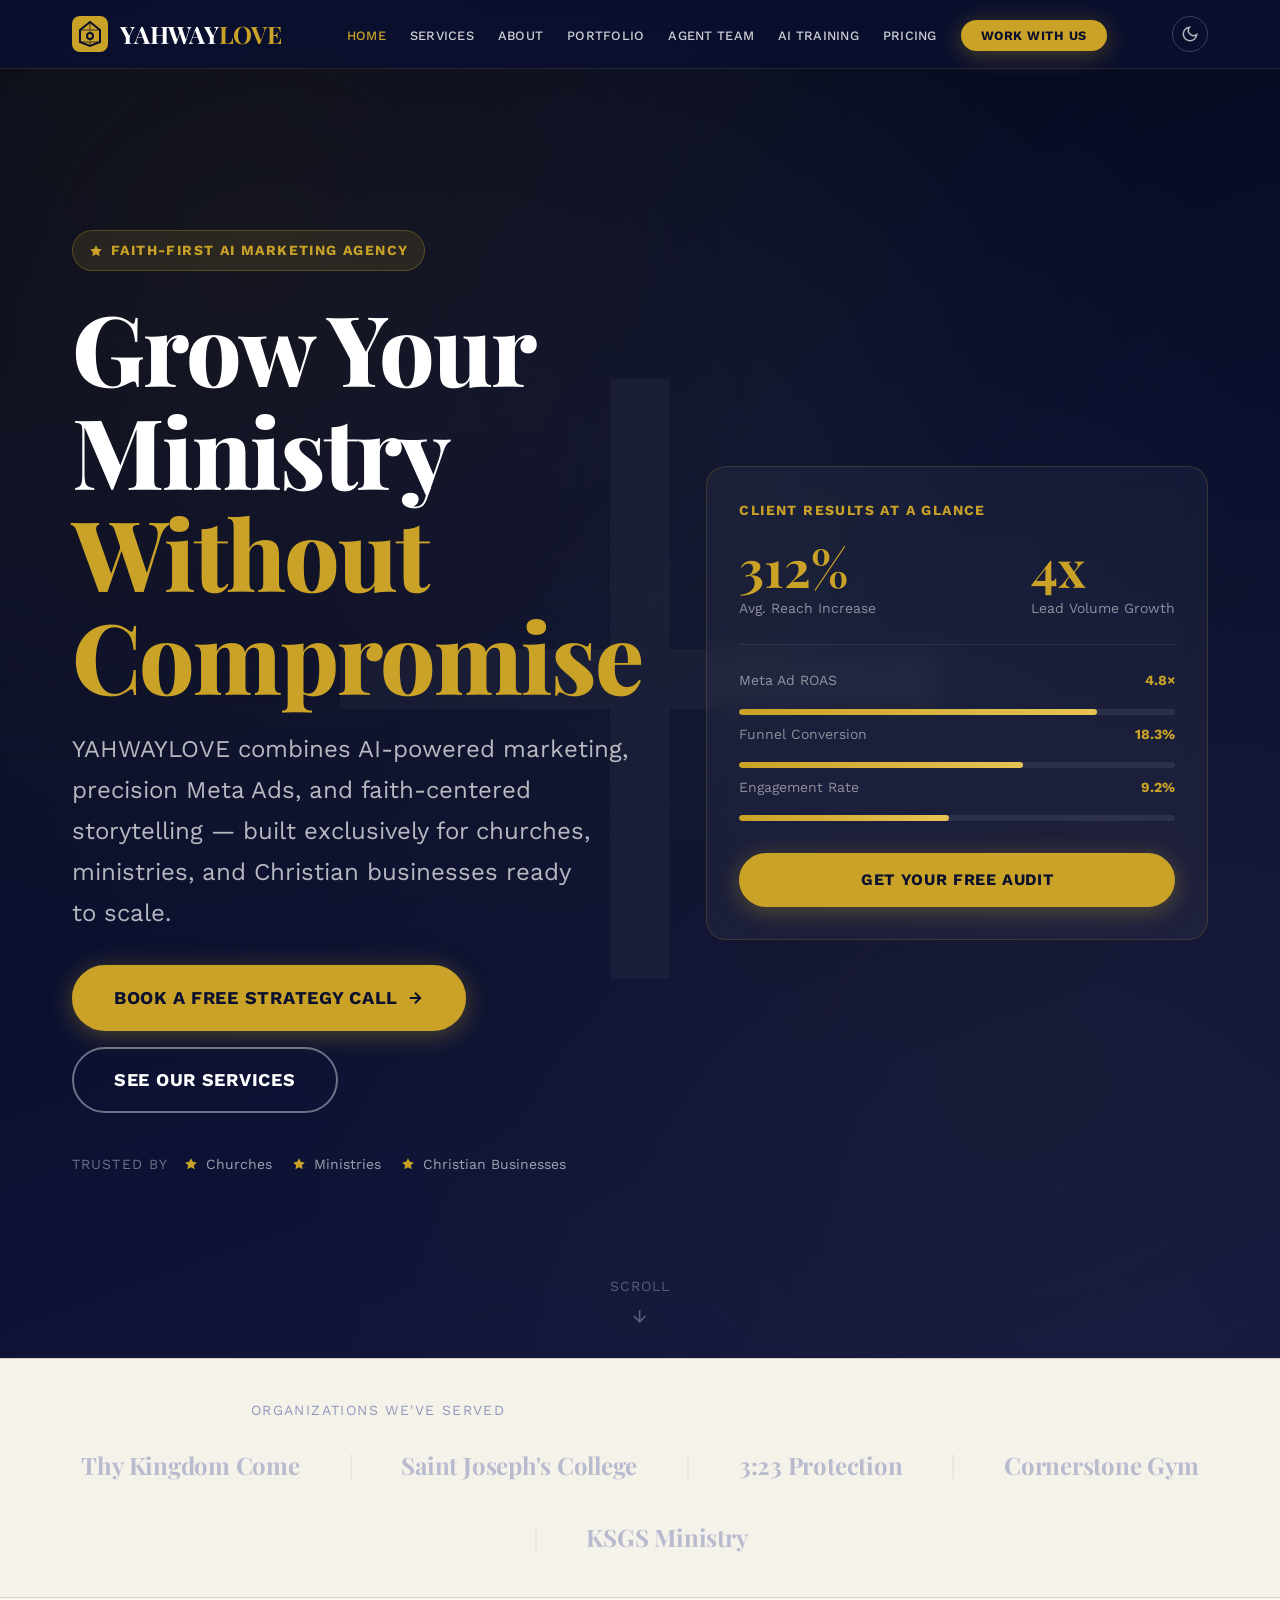
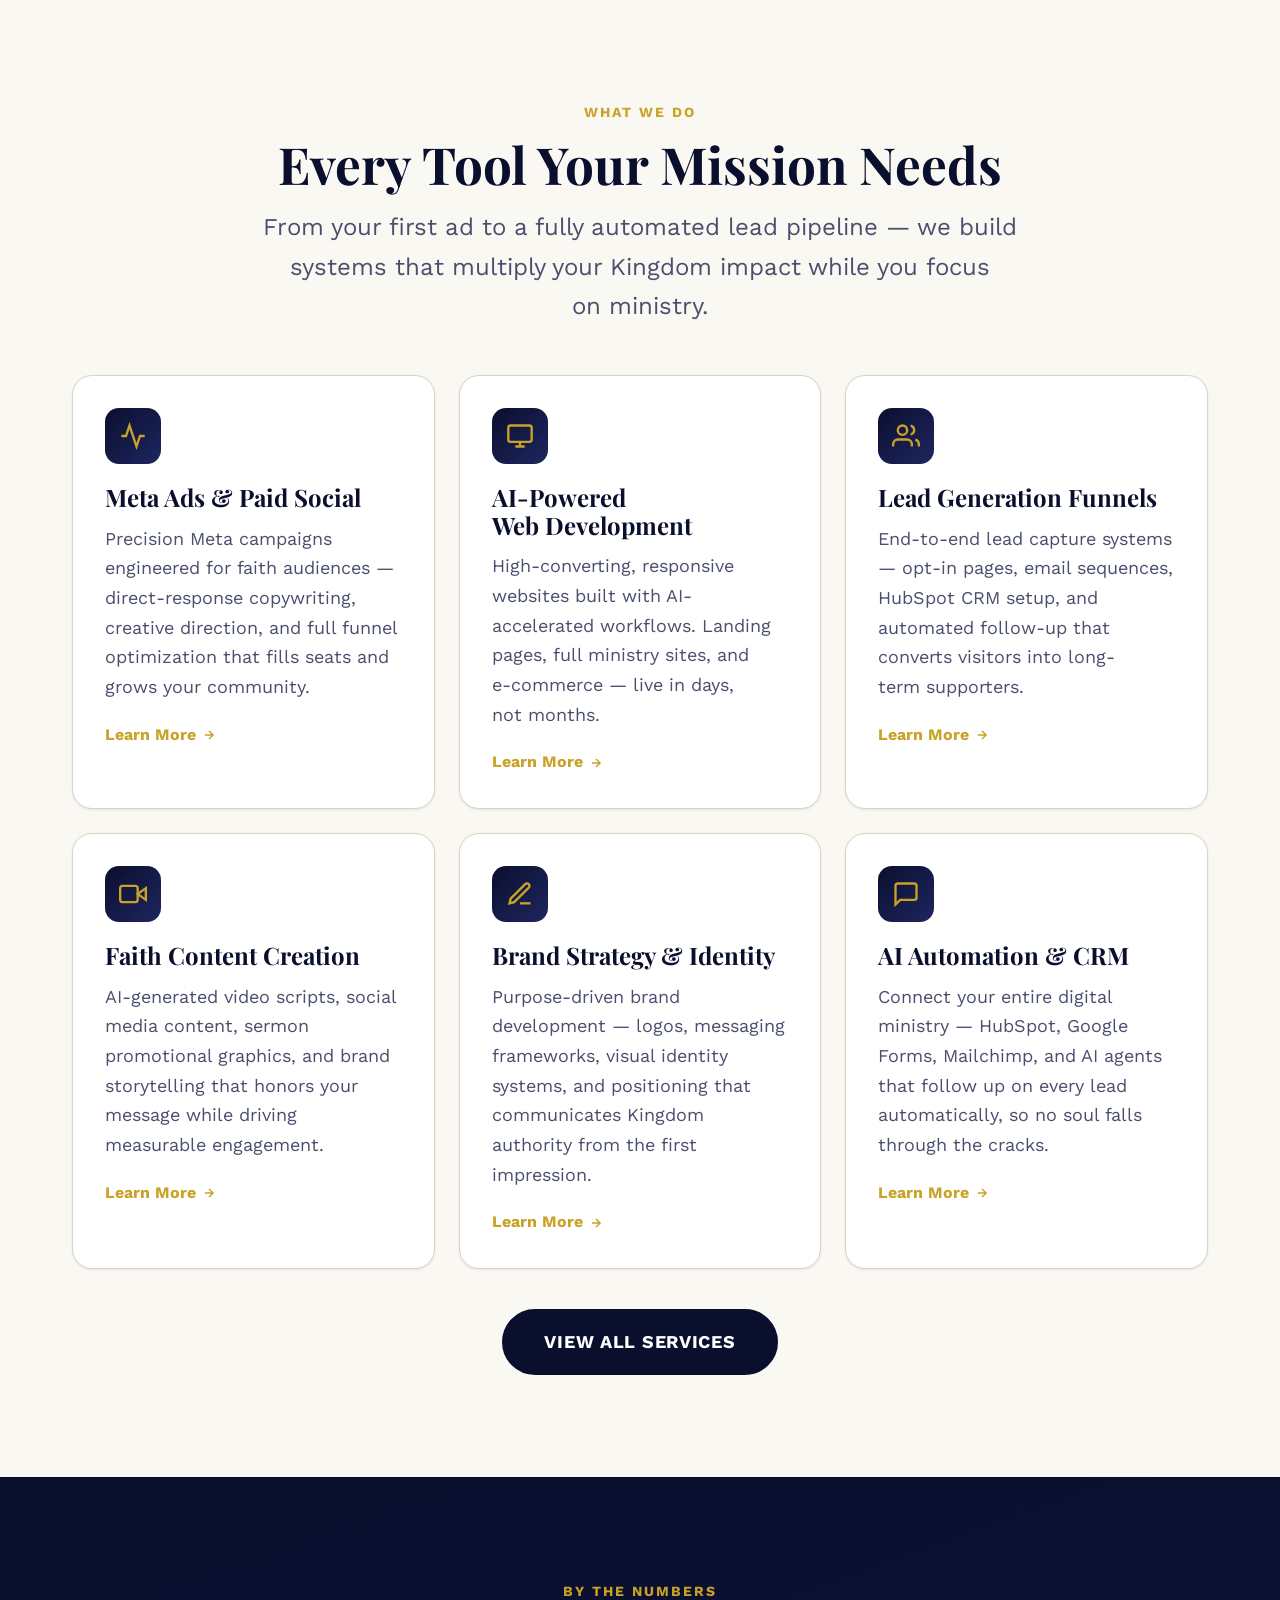
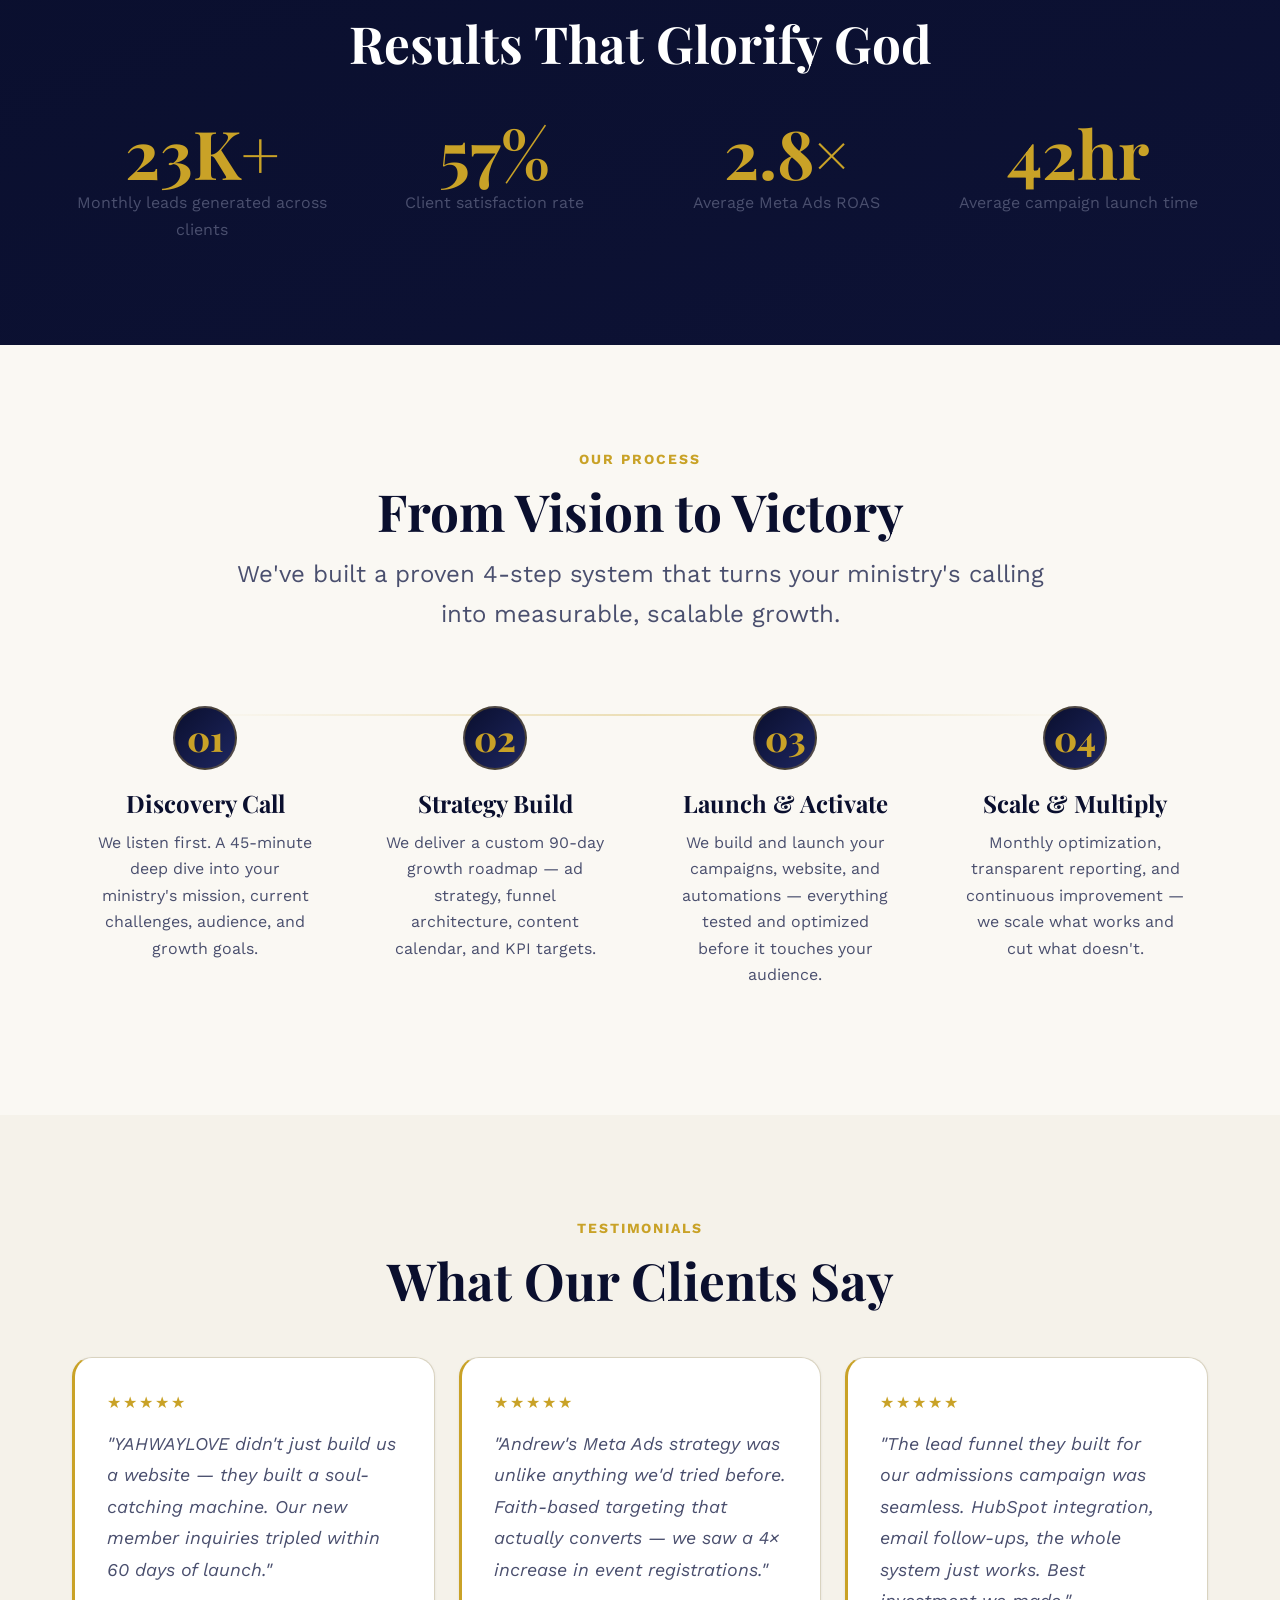
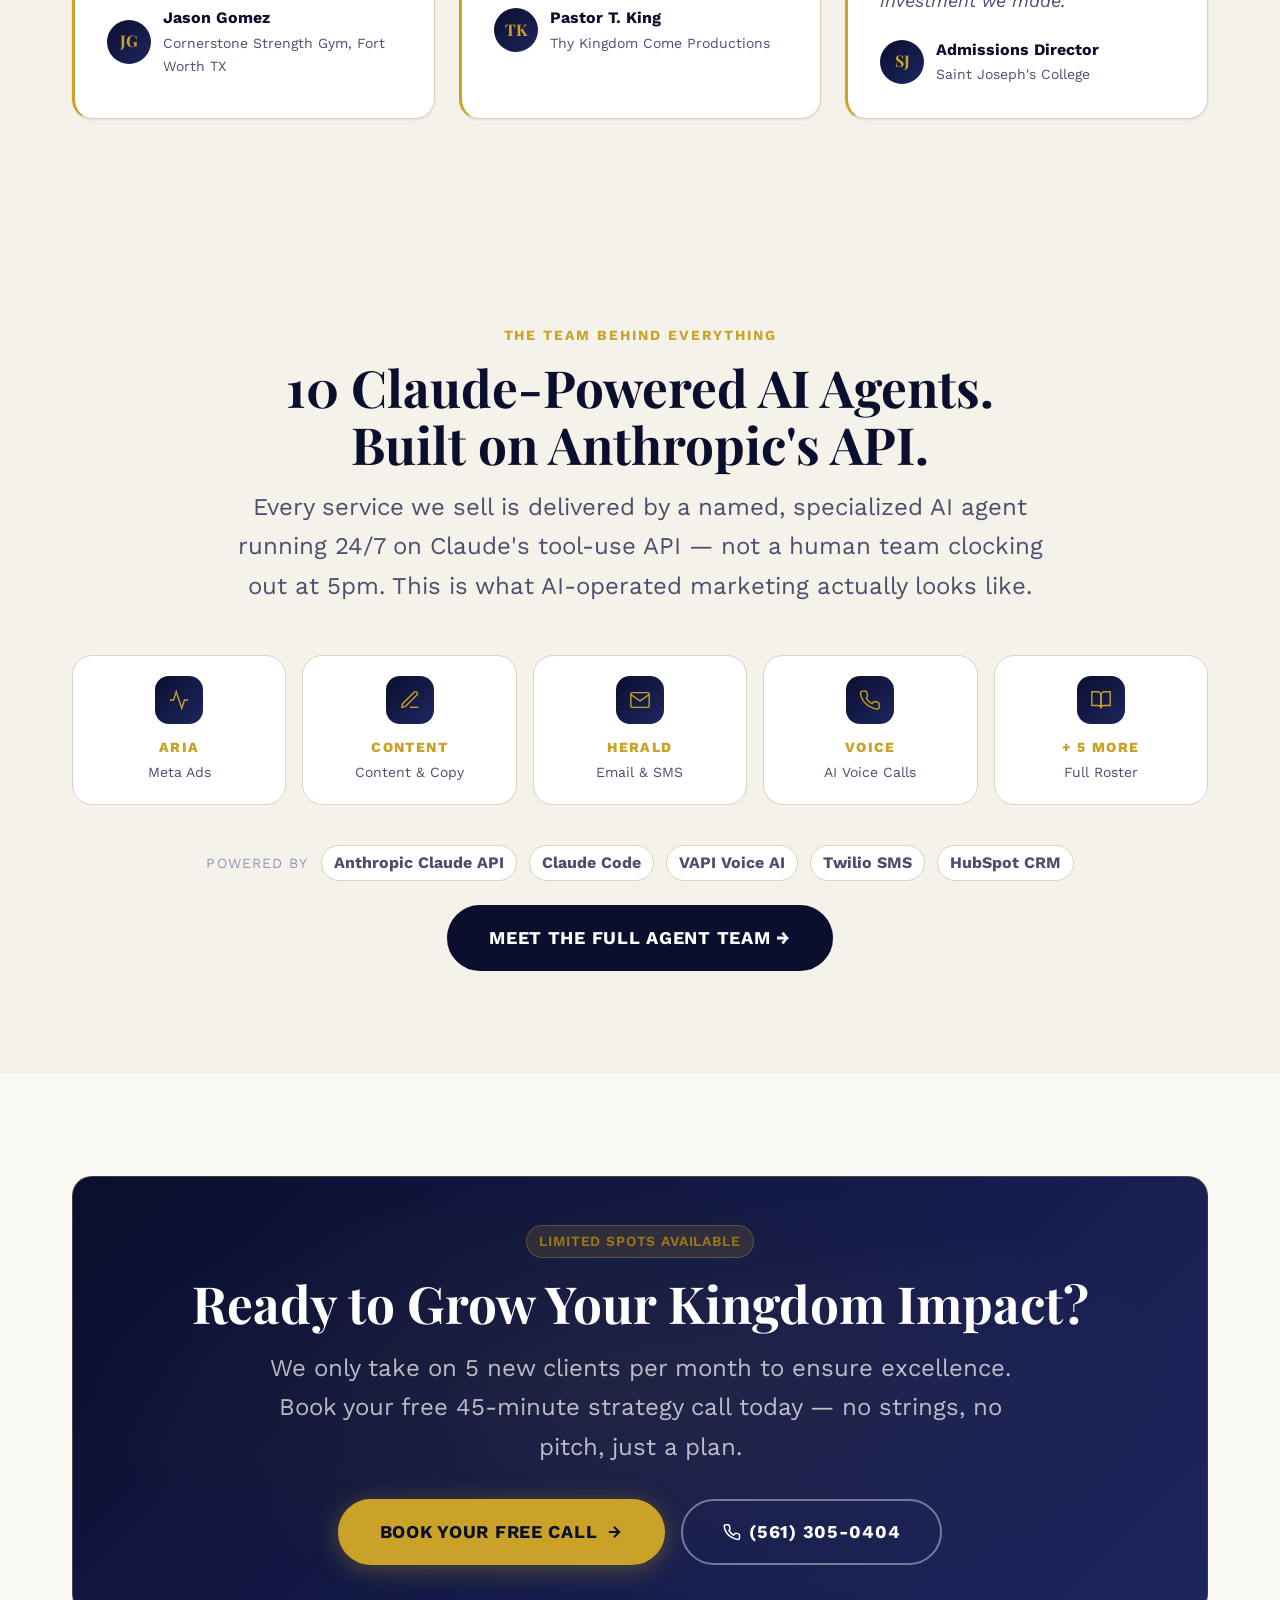
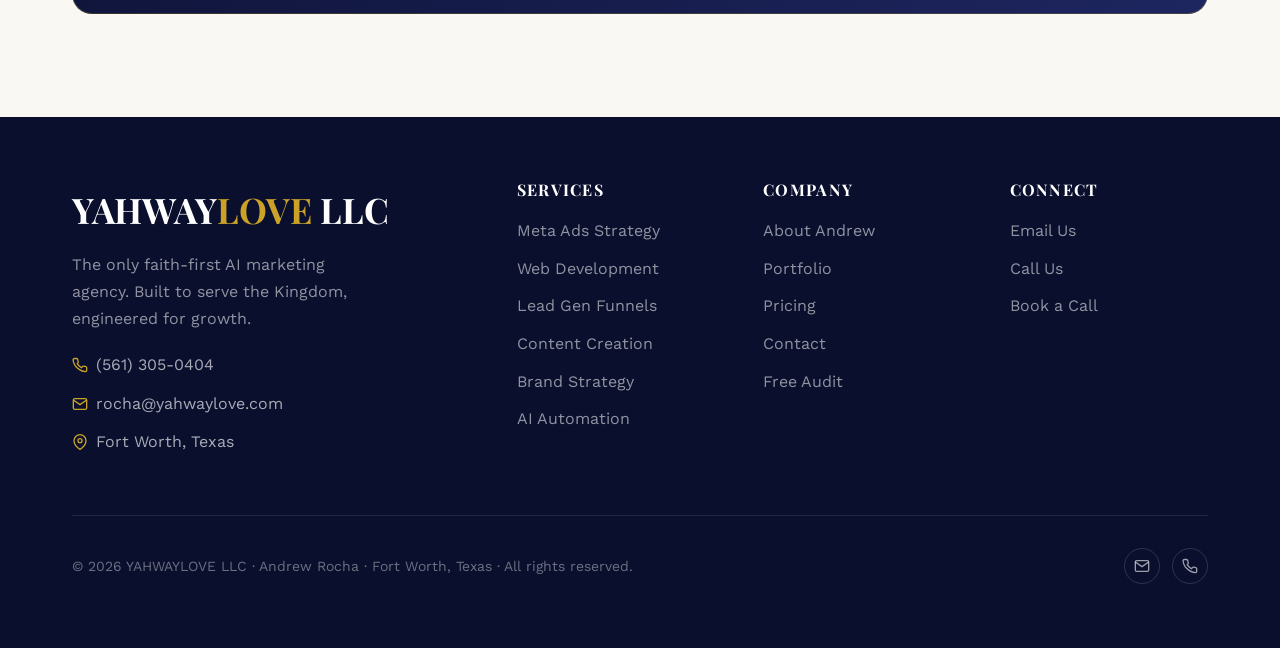
==== index.html @ 14f8c223 "feat: AI Training Camp page + MCP integration + nav updates - training.html: Full AI Training Camp p" ====
<!DOCTYPE html>
<html lang="en">
<head>
  <meta charset="UTF-8" />
  <meta name="viewport" content="width=device-width, initial-scale=1.0" />
  <title>YAHWAYLOVE — AI-Powered Marketing for Faith-Driven Organizations</title>
  <meta name="description" content="YAHWAYLOVE LLC combines AI-driven marketing, Meta Ads strategy, and faith-centered storytelling to help churches, ministries, and Christian businesses grow to their God-given potential." />
  <meta name="author" content="Andrew Rocha" />
  <meta property="og:title" content="YAHWAYLOVE — Faith. Strategy. Growth." />
  <meta property="og:description" content="The only AI-powered marketing agency built exclusively for faith-driven organizations. Meta Ads, web development, content creation, and lead generation — rooted in purpose." />
  <meta property="og:type" content="website" />
  <link rel="canonical" href="https://yahwaylove.com/" />

  <!-- Fonts -->
  <link rel="preconnect" href="https://fonts.googleapis.com" />
  <link rel="preconnect" href="https://fonts.gstatic.com" crossorigin />
  <link href="https://fonts.googleapis.com/css2?family=Playfair+Display:ital,wght@0,400;0,600;0,700;0,800;1,400;1,700&family=Work+Sans:wght@300..700&display=swap" rel="stylesheet" />

  <!-- Styles -->
  <link rel="stylesheet" href="css/tokens.css" />
  <link rel="stylesheet" href="css/base.css" />
  <link rel="stylesheet" href="css/components.css" />

  <style>
    /* --- HERO --- */
    .hero {
      position: relative;
      min-height: 100dvh;
      display: flex;
      align-items: center;
      background: linear-gradient(160deg, #040818 0%, #0a0f2e 50%, #131840 100%);
      overflow: hidden;
    }

    .hero-bg-cross {
      position: absolute;
      top: 50%; left: 50%;
      transform: translate(-50%, -50%);
      width: 700px; height: 700px;
      opacity: 0.03;
      pointer-events: none;
    }

    .hero-particles {
      position: absolute;
      inset: 0;
      background:
        radial-gradient(circle at 20% 20%, rgba(201,162,39,0.08) 0%, transparent 50%),
        radial-gradient(circle at 80% 80%, rgba(201,162,39,0.05) 0%, transparent 50%),
        radial-gradient(circle at 60% 30%, rgba(78,122,160,0.06) 0%, transparent 40%);
    }

    .hero-content {
      position: relative;
      z-index: 2;
      max-width: var(--content-wide);
      margin: 0 auto;
      padding: var(--space-32) var(--space-8) var(--space-20);
      display: grid;
      grid-template-columns: 1fr 1fr;
      align-items: center;
      gap: var(--space-16);
    }

    .hero-eyebrow {
      display: inline-flex;
      align-items: center;
      gap: var(--space-2);
      background: rgba(201, 162, 39, 0.12);
      border: 1px solid rgba(201, 162, 39, 0.3);
      border-radius: var(--radius-full);
      padding: var(--space-2) var(--space-4);
      font-size: var(--text-xs);
      font-weight: 700;
      letter-spacing: 0.1em;
      text-transform: uppercase;
      color: var(--brand-gold);
      margin-bottom: var(--space-6);
    }

    .hero-title {
      font-family: var(--font-display);
      font-size: var(--text-hero);
      font-weight: 800;
      color: var(--brand-white);
      line-height: 1.05;
      margin-bottom: var(--space-6);
      letter-spacing: -0.02em;
    }

    .hero-title .accent {
      color: var(--brand-gold);
      display: block;
    }

    .hero-sub {
      font-size: var(--text-lg);
      color: rgba(255,255,255,0.7);
      line-height: 1.7;
      max-width: 46ch;
      margin-bottom: var(--space-8);
    }

    .hero-actions {
      display: flex;
      align-items: center;
      gap: var(--space-4);
      flex-wrap: wrap;
    }

    .hero-trust {
      margin-top: var(--space-10);
      display: flex;
      align-items: center;
      gap: var(--space-4);
      flex-wrap: wrap;
    }

    .hero-trust-text {
      font-size: var(--text-xs);
      color: rgba(255,255,255,0.4);
      text-transform: uppercase;
      letter-spacing: 0.08em;
    }

    .hero-trust-items {
      display: flex;
      gap: var(--space-5);
    }

    .hero-trust-item {
      display: flex;
      align-items: center;
      gap: var(--space-2);
      font-size: var(--text-xs);
      color: rgba(255,255,255,0.6);
    }

    .hero-trust-item svg { color: var(--brand-gold); }

    /* Hero Right — stats / visual card */
    .hero-card {
      background: rgba(255,255,255,0.04);
      border: 1px solid rgba(201,162,39,0.2);
      border-radius: var(--radius-xl);
      padding: var(--space-8);
      backdrop-filter: blur(12px);
      -webkit-backdrop-filter: blur(12px);
    }

    .hero-card-label {
      font-size: var(--text-xs);
      text-transform: uppercase;
      letter-spacing: 0.1em;
      color: var(--brand-gold);
      font-weight: 700;
      margin-bottom: var(--space-5);
    }

    .hero-stat-row {
      display: flex;
      justify-content: space-between;
      gap: var(--space-6);
      margin-bottom: var(--space-6);
      padding-bottom: var(--space-6);
      border-bottom: 1px solid rgba(255,255,255,0.08);
    }

    .hero-stat-row:last-of-type {
      margin-bottom: var(--space-8);
      padding-bottom: 0;
      border-bottom: none;
    }

    .hero-stat-big {
      font-family: var(--font-display);
      font-size: var(--text-2xl);
      font-weight: 700;
      color: var(--brand-gold);
      line-height: 1;
    }

    .hero-stat-sublabel {
      font-size: var(--text-xs);
      color: rgba(255,255,255,0.5);
      margin-top: var(--space-1);
    }

    .hero-progress-bar {
      background: rgba(255,255,255,0.08);
      border-radius: var(--radius-full);
      height: 6px;
      overflow: hidden;
      margin-bottom: var(--space-2);
    }

    .hero-progress-fill {
      height: 100%;
      border-radius: var(--radius-full);
      background: linear-gradient(90deg, var(--brand-gold), var(--brand-gold-light));
      animation: growBar 2s 0.5s cubic-bezier(0.16,1,0.3,1) both;
    }

    @keyframes growBar {
      from { width: 0; }
      to { width: var(--fill); }
    }

    .hero-progress-label {
      display: flex;
      justify-content: space-between;
      font-size: var(--text-xs);
      color: rgba(255,255,255,0.5);
      margin-bottom: var(--space-4);
    }

    @media (max-width: 900px) {
      .hero-content { grid-template-columns: 1fr; padding-top: var(--space-24); }
      .hero-card { display: none; }
    }

    /* --- HOW IT WORKS --- */
    .how-steps {
      display: grid;
      grid-template-columns: repeat(4, 1fr);
      gap: var(--space-6);
      position: relative;
    }

    .how-steps::before {
      content: '';
      position: absolute;
      top: 32px; left: 10%; right: 10%;
      height: 2px;
      background: linear-gradient(90deg, transparent, var(--brand-gold), transparent);
      opacity: 0.3;
    }

    @media (max-width: 900px) {
      .how-steps { grid-template-columns: repeat(2, 1fr); }
      .how-steps::before { display: none; }
    }
    @media (max-width: 560px) {
      .how-steps { grid-template-columns: 1fr; }
    }

    .how-step {
      text-align: center;
      padding: var(--space-6);
    }

    .how-step-num {
      width: 64px; height: 64px;
      border-radius: var(--radius-full);
      background: linear-gradient(135deg, var(--brand-navy), var(--brand-navy-soft));
      border: 2px solid rgba(201,162,39,0.3);
      display: flex;
      align-items: center;
      justify-content: center;
      font-family: var(--font-display);
      font-size: var(--text-xl);
      font-weight: 800;
      color: var(--brand-gold);
      margin: 0 auto var(--space-5);
      position: relative;
      z-index: 1;
    }

    .how-step h3 {
      font-family: var(--font-display);
      font-size: var(--text-lg);
      color: var(--color-text);
      margin-bottom: var(--space-3);
    }

    .how-step p {
      font-size: var(--text-sm);
      color: var(--color-text-muted);
      line-height: 1.65;
      margin: 0 auto;
    }

    /* --- DARK HERO SECTION --- */
    .section-dark {
      background: linear-gradient(160deg, var(--brand-navy) 0%, #0d1235 100%);
      color: var(--brand-white);
    }

    .section-dark .section-title { color: var(--brand-white); }
    .section-dark .section-sub { color: rgba(255,255,255,0.65); }
    .section-dark .section-label { color: var(--brand-gold); }

    /* --- CTA BANNER --- */
    .cta-banner {
      background: linear-gradient(135deg, var(--brand-navy) 0%, var(--brand-navy-soft) 100%);
      border-radius: var(--radius-xl);
      padding: var(--space-12) var(--space-10);
      text-align: center;
      border: 1px solid rgba(201,162,39,0.25);
      position: relative;
      overflow: hidden;
    }

    .cta-banner::before {
      content: '';
      position: absolute;
      inset: 0;
      background: radial-gradient(ellipse at center, rgba(201,162,39,0.07) 0%, transparent 70%);
    }

    .cta-banner-content { position: relative; z-index: 1; }

    .cta-banner h2 {
      font-family: var(--font-display);
      font-size: var(--text-2xl);
      font-weight: 700;
      color: var(--brand-white);
      margin-bottom: var(--space-4);
    }

    .cta-banner p {
      color: rgba(255,255,255,0.7);
      font-size: var(--text-lg);
      margin: 0 auto var(--space-8);
      max-width: 50ch;
    }

    /* --- LOGO BAR --- */
    .logo-bar {
      display: flex;
      align-items: center;
      justify-content: center;
      flex-wrap: wrap;
      gap: var(--space-8) var(--space-12);
    }

    .logo-bar-item {
      font-family: var(--font-display);
      font-size: var(--text-lg);
      font-weight: 700;
      color: var(--color-text-faint);
      opacity: 0.6;
      letter-spacing: -0.01em;
    }

    /* Hero scroll indicator */
    .scroll-indicator {
      position: absolute;
      bottom: var(--space-8);
      left: 50%;
      transform: translateX(-50%);
      display: flex;
      flex-direction: column;
      align-items: center;
      gap: var(--space-2);
      color: rgba(255,255,255,0.3);
      font-size: var(--text-xs);
      letter-spacing: 0.08em;
      text-transform: uppercase;
      animation: bounce 2s infinite;
    }

    @keyframes bounce {
      0%, 100% { transform: translateX(-50%) translateY(0); }
      50% { transform: translateX(-50%) translateY(6px); }
    }
  </style>
</head>
<body>

<!-- ====== NAV ====== -->
<nav class="nav" role="navigation" aria-label="Main navigation">
  <div class="nav-inner">
    <a href="index.html" class="nav-logo" aria-label="YAHWAYLOVE Home">
      <!-- SVG Logo -->
      <svg width="36" height="36" viewBox="0 0 36 36" fill="none" aria-hidden="true">
        <rect width="36" height="36" rx="8" fill="#C9A227"/>
        <path d="M18 6 L28 14 L28 26 L18 30 L8 26 L8 14 Z" fill="none" stroke="#0A0F2E" stroke-width="2"/>
        <path d="M18 6 L18 30 M8 14 L28 14 M8 26 L28 26" stroke="#0A0F2E" stroke-width="1.5" opacity="0.5"/>
        <circle cx="18" cy="20" r="4" fill="#0A0F2E"/>
        <circle cx="18" cy="20" r="2" fill="#C9A227"/>
      </svg>
      <span class="nav-logo-text">YAHWAY<span>LOVE</span></span>
    </a>

    <button class="hamburger" aria-label="Open menu" aria-expanded="false">
      <span></span><span></span><span></span>
    </button>

    <ul class="nav-links" role="list">
      <li><a href="index.html">Home</a></li>
      <li><a href="pages/services.html">Services</a></li>
      <li><a href="pages/about.html">About</a></li>
      <li><a href="pages/portfolio.html">Portfolio</a></li>
      <li><a href="pages/agents.html">Agent Team</a></li>
      <li><a href="pages/training.html">AI Training</a></li>
      <li><a href="pages/pricing.html">Pricing</a></li>
      <li><a href="pages/contact.html" class="nav-cta">Work With Us</a></li>
    </ul>

    <button class="theme-toggle" data-theme-toggle aria-label="Toggle dark mode">
      <svg width="18" height="18" viewBox="0 0 24 24" fill="none" stroke="currentColor" stroke-width="2">
        <path d="M21 12.79A9 9 0 1 1 11.21 3 7 7 0 0 0 21 12.79z"/>
      </svg>
    </button>
  </div>
</nav>

<!-- ====== HERO ====== -->
<section class="hero" aria-label="Hero">
  <div class="hero-particles" aria-hidden="true"></div>

  <!-- Background cross watermark -->
  <svg class="hero-bg-cross" viewBox="0 0 700 700" fill="none" aria-hidden="true">
    <path d="M350 50 L350 650 M50 350 L650 350" stroke="white" stroke-width="60"/>
  </svg>

  <div class="hero-content">
    <!-- Left: Copy -->
    <div>
      <div class="hero-eyebrow" data-animate>
        <svg width="14" height="14" viewBox="0 0 24 24" fill="currentColor"><path d="M12 2L15.09 8.26L22 9.27L17 14.14L18.18 21.02L12 17.77L5.82 21.02L7 14.14L2 9.27L8.91 8.26L12 2Z"/></svg>
        Faith-First AI Marketing Agency
      </div>

      <h1 class="hero-title" data-animate data-animate-delay="1">
        Grow Your Ministry
        <span class="accent">Without Compromise</span>
      </h1>

      <p class="hero-sub" data-animate data-animate-delay="2">
        YAHWAYLOVE combines AI-powered marketing, precision Meta Ads, and faith-centered storytelling — built exclusively for churches, ministries, and Christian businesses ready to scale.
      </p>

      <div class="hero-actions" data-animate data-animate-delay="3">
        <a href="pages/contact.html" class="btn btn-primary btn-lg">
          Book a Free Strategy Call
          <svg width="18" height="18" viewBox="0 0 24 24" fill="none" stroke="currentColor" stroke-width="2.5">
            <path d="M5 12h14M12 5l7 7-7 7"/>
          </svg>
        </a>
        <a href="pages/services.html" class="btn btn-outline btn-lg">See Our Services</a>
      </div>

      <div class="hero-trust" data-animate data-animate-delay="4">
        <span class="hero-trust-text">Trusted by</span>
        <div class="hero-trust-items">
          <span class="hero-trust-item">
            <svg width="14" height="14" viewBox="0 0 24 24" fill="currentColor"><path d="M12 2L15.09 8.26L22 9.27L17 14.14L18.18 21.02L12 17.77L5.82 21.02L7 14.14L2 9.27L8.91 8.26L12 2Z"/></svg>
            Churches
          </span>
          <span class="hero-trust-item">
            <svg width="14" height="14" viewBox="0 0 24 24" fill="currentColor"><path d="M12 2L15.09 8.26L22 9.27L17 14.14L18.18 21.02L12 17.77L5.82 21.02L7 14.14L2 9.27L8.91 8.26L12 2Z"/></svg>
            Ministries
          </span>
          <span class="hero-trust-item">
            <svg width="14" height="14" viewBox="0 0 24 24" fill="currentColor"><path d="M12 2L15.09 8.26L22 9.27L17 14.14L18.18 21.02L12 17.77L5.82 21.02L7 14.14L2 9.27L8.91 8.26L12 2Z"/></svg>
            Christian Businesses
          </span>
        </div>
      </div>
    </div>

    <!-- Right: Metrics card -->
    <div class="hero-card" data-animate data-animate-delay="2">
      <div class="hero-card-label">Client Results at a Glance</div>

      <div class="hero-stat-row">
        <div>
          <div class="hero-stat-big"><span data-count="312" data-suffix="%">0%</span></div>
          <div class="hero-stat-sublabel">Avg. Reach Increase</div>
        </div>
        <div>
          <div class="hero-stat-big"><span data-count="4" data-suffix="x">0x</span></div>
          <div class="hero-stat-sublabel">Lead Volume Growth</div>
        </div>
      </div>

      <div>
        <div class="hero-progress-label">
          <span>Meta Ad ROAS</span>
          <span style="color:var(--brand-gold);font-weight:700;">4.8×</span>
        </div>
        <div class="hero-progress-bar">
          <div class="hero-progress-fill" style="--fill: 82%;"></div>
        </div>

        <div class="hero-progress-label">
          <span>Funnel Conversion</span>
          <span style="color:var(--brand-gold);font-weight:700;">18.3%</span>
        </div>
        <div class="hero-progress-bar">
          <div class="hero-progress-fill" style="--fill: 65%;"></div>
        </div>

        <div class="hero-progress-label">
          <span>Engagement Rate</span>
          <span style="color:var(--brand-gold);font-weight:700;">9.2%</span>
        </div>
        <div class="hero-progress-bar">
          <div class="hero-progress-fill" style="--fill: 48%;"></div>
        </div>
      </div>

      <a href="pages/contact.html" class="btn btn-primary w-full" style="margin-top:var(--space-6);">
        Get Your Free Audit
      </a>
    </div>
  </div>

  <div class="scroll-indicator" aria-hidden="true">
    <span>Scroll</span>
    <svg width="20" height="20" viewBox="0 0 24 24" fill="none" stroke="currentColor" stroke-width="2">
      <path d="M12 5v14M5 12l7 7 7-7"/>
    </svg>
  </div>
</section>

<!-- ====== LOGO BAR — Social Proof ====== -->
<section style="padding-block:var(--space-10);background:var(--color-surface-2);border-top:1px solid var(--color-border);border-bottom:1px solid var(--color-border);">
  <div class="container">
    <p class="text-center" style="font-size:var(--text-xs);text-transform:uppercase;letter-spacing:0.1em;color:var(--color-text-faint);margin-bottom:var(--space-6);">Organizations We've Served</p>
    <div class="logo-bar">
      <span class="logo-bar-item">Thy Kingdom Come</span>
      <span class="logo-bar-item" style="color:var(--color-divider)">|</span>
      <span class="logo-bar-item">Saint Joseph's College</span>
      <span class="logo-bar-item" style="color:var(--color-divider)">|</span>
      <span class="logo-bar-item">3:23 Protection</span>
      <span class="logo-bar-item" style="color:var(--color-divider)">|</span>
      <span class="logo-bar-item">Cornerstone Gym</span>
      <span class="logo-bar-item" style="color:var(--color-divider)">|</span>
      <span class="logo-bar-item">KSGS Ministry</span>
    </div>
  </div>
</section>

<!-- ====== SERVICES SNAPSHOT ====== -->
<section id="services">
  <div class="container">
    <div class="text-center" style="margin-bottom:var(--space-12);" data-animate>
      <span class="section-label">What We Do</span>
      <h2 class="section-title">Every Tool Your Mission Needs</h2>
      <p class="section-sub" style="margin:0 auto;">From your first ad to a fully automated lead pipeline — we build systems that multiply your Kingdom impact while you focus on ministry.</p>
    </div>

    <div class="grid-3">
      <div class="card" data-animate data-animate-delay="1">
        <div class="card-icon">
          <svg width="28" height="28" viewBox="0 0 24 24" fill="none" stroke="currentColor" stroke-width="2">
            <path d="M22 12h-4l-3 9L9 3l-3 9H2"/>
          </svg>
        </div>
        <h3>Meta Ads & Paid Social</h3>
        <p>Precision Meta campaigns engineered for faith audiences — direct-response copywriting, creative direction, and full funnel optimization that fills seats and grows your community.</p>
        <a href="pages/services.html#meta-ads" style="display:inline-flex;align-items:center;gap:6px;margin-top:var(--space-5);font-size:var(--text-sm);font-weight:700;color:var(--color-primary);text-decoration:none;">
          Learn More <svg width="14" height="14" viewBox="0 0 24 24" fill="none" stroke="currentColor" stroke-width="2.5"><path d="M5 12h14M12 5l7 7-7 7"/></svg>
        </a>
      </div>

      <div class="card" data-animate data-animate-delay="2">
        <div class="card-icon">
          <svg width="28" height="28" viewBox="0 0 24 24" fill="none" stroke="currentColor" stroke-width="2">
            <rect x="2" y="3" width="20" height="14" rx="2"/>
            <path d="M8 21h8M12 17v4"/>
          </svg>
        </div>
        <h3>AI-Powered Web Development</h3>
        <p>High-converting, responsive websites built with AI-accelerated workflows. Landing pages, full ministry sites, and e-commerce — live in days, not months.</p>
        <a href="pages/services.html#web-dev" style="display:inline-flex;align-items:center;gap:6px;margin-top:var(--space-5);font-size:var(--text-sm);font-weight:700;color:var(--color-primary);text-decoration:none;">
          Learn More <svg width="14" height="14" viewBox="0 0 24 24" fill="none" stroke="currentColor" stroke-width="2.5"><path d="M5 12h14M12 5l7 7-7 7"/></svg>
        </a>
      </div>

      <div class="card" data-animate data-animate-delay="3">
        <div class="card-icon">
          <svg width="28" height="28" viewBox="0 0 24 24" fill="none" stroke="currentColor" stroke-width="2">
            <path d="M17 21v-2a4 4 0 0 0-4-4H5a4 4 0 0 0-4 4v2"/>
            <circle cx="9" cy="7" r="4"/>
            <path d="M23 21v-2a4 4 0 0 0-3-3.87M16 3.13a4 4 0 0 1 0 7.75"/>
          </svg>
        </div>
        <h3>Lead Generation Funnels</h3>
        <p>End-to-end lead capture systems — opt-in pages, email sequences, HubSpot CRM setup, and automated follow-up that converts visitors into long-term supporters.</p>
        <a href="pages/services.html#funnels" style="display:inline-flex;align-items:center;gap:6px;margin-top:var(--space-5);font-size:var(--text-sm);font-weight:700;color:var(--color-primary);text-decoration:none;">
          Learn More <svg width="14" height="14" viewBox="0 0 24 24" fill="none" stroke="currentColor" stroke-width="2.5"><path d="M5 12h14M12 5l7 7-7 7"/></svg>
        </a>
      </div>

      <div class="card" data-animate data-animate-delay="1">
        <div class="card-icon">
          <svg width="28" height="28" viewBox="0 0 24 24" fill="none" stroke="currentColor" stroke-width="2">
            <polygon points="23 7 16 12 23 17 23 7"/>
            <rect x="1" y="5" width="15" height="14" rx="2"/>
          </svg>
        </div>
        <h3>Faith Content Creation</h3>
        <p>AI-generated video scripts, social media content, sermon promotional graphics, and brand storytelling that honors your message while driving measurable engagement.</p>
        <a href="pages/services.html#content" style="display:inline-flex;align-items:center;gap:6px;margin-top:var(--space-5);font-size:var(--text-sm);font-weight:700;color:var(--color-primary);text-decoration:none;">
          Learn More <svg width="14" height="14" viewBox="0 0 24 24" fill="none" stroke="currentColor" stroke-width="2.5"><path d="M5 12h14M12 5l7 7-7 7"/></svg>
        </a>
      </div>

      <div class="card" data-animate data-animate-delay="2">
        <div class="card-icon">
          <svg width="28" height="28" viewBox="0 0 24 24" fill="none" stroke="currentColor" stroke-width="2">
            <path d="M12 20h9"/>
            <path d="M16.5 3.5a2.121 2.121 0 0 1 3 3L7 19l-4 1 1-4L16.5 3.5z"/>
          </svg>
        </div>
        <h3>Brand Strategy & Identity</h3>
        <p>Purpose-driven brand development — logos, messaging frameworks, visual identity systems, and positioning that communicates Kingdom authority from the first impression.</p>
        <a href="pages/services.html#brand" style="display:inline-flex;align-items:center;gap:6px;margin-top:var(--space-5);font-size:var(--text-sm);font-weight:700;color:var(--color-primary);text-decoration:none;">
          Learn More <svg width="14" height="14" viewBox="0 0 24 24" fill="none" stroke="currentColor" stroke-width="2.5"><path d="M5 12h14M12 5l7 7-7 7"/></svg>
        </a>
      </div>

      <div class="card" data-animate data-animate-delay="3">
        <div class="card-icon">
          <svg width="28" height="28" viewBox="0 0 24 24" fill="none" stroke="currentColor" stroke-width="2">
            <path d="M21 15a2 2 0 0 1-2 2H7l-4 4V5a2 2 0 0 1 2-2h14a2 2 0 0 1 2 2z"/>
          </svg>
        </div>
        <h3>AI Automation & CRM</h3>
        <p>Connect your entire digital ministry — HubSpot, Google Forms, Mailchimp, and AI agents that follow up on every lead automatically, so no soul falls through the cracks.</p>
        <a href="pages/services.html#automation" style="display:inline-flex;align-items:center;gap:6px;margin-top:var(--space-5);font-size:var(--text-sm);font-weight:700;color:var(--color-primary);text-decoration:none;">
          Learn More <svg width="14" height="14" viewBox="0 0 24 24" fill="none" stroke="currentColor" stroke-width="2.5"><path d="M5 12h14M12 5l7 7-7 7"/></svg>
        </a>
      </div>
    </div>

    <div class="text-center" style="margin-top:var(--space-10);" data-animate>
      <a href="pages/services.html" class="btn btn-navy btn-lg">View All Services</a>
    </div>
  </div>
</section>

<!-- ====== STATS ====== -->
<section class="section-dark">
  <div class="container">
    <div class="text-center" style="margin-bottom:var(--space-12);" data-animate>
      <span class="section-label">By the Numbers</span>
      <h2 class="section-title">Results That Glorify God</h2>
    </div>

    <div style="display:grid;grid-template-columns:repeat(4,1fr);gap:var(--space-8);text-align:center;" data-animate>
      <div>
        <div class="stat-value"><span data-count="40" data-suffix="K+">0</span></div>
        <div class="stat-label">Monthly leads generated across clients</div>
      </div>
      <div>
        <div class="stat-value"><span data-count="98" data-suffix="%">0%</span></div>
        <div class="stat-label">Client satisfaction rate</div>
      </div>
      <div>
        <div class="stat-value"><span data-count="4" data-suffix=".8×">0</span></div>
        <div class="stat-label">Average Meta Ads ROAS</div>
      </div>
      <div>
        <div class="stat-value"><span data-count="72" data-suffix="hr">0</span></div>
        <div class="stat-label">Average campaign launch time</div>
      </div>
    </div>
  </div>
</section>

<!-- ====== HOW IT WORKS ====== -->
<section id="process">
  <div class="container">
    <div class="text-center" style="margin-bottom:var(--space-12);" data-animate>
      <span class="section-label">Our Process</span>
      <h2 class="section-title">From Vision to Victory</h2>
      <p class="section-sub" style="margin:0 auto;">We've built a proven 4-step system that turns your ministry's calling into measurable, scalable growth.</p>
    </div>

    <div class="how-steps">
      <div class="how-step" data-animate data-animate-delay="1">
        <div class="how-step-num">01</div>
        <h3>Discovery Call</h3>
        <p>We listen first. A 45-minute deep dive into your ministry's mission, current challenges, audience, and growth goals.</p>
      </div>
      <div class="how-step" data-animate data-animate-delay="2">
        <div class="how-step-num">02</div>
        <h3>Strategy Build</h3>
        <p>We deliver a custom 90-day growth roadmap — ad strategy, funnel architecture, content calendar, and KPI targets.</p>
      </div>
      <div class="how-step" data-animate data-animate-delay="3">
        <div class="how-step-num">03</div>
        <h3>Launch & Activate</h3>
        <p>We build and launch your campaigns, website, and automations — everything tested and optimized before it touches your audience.</p>
      </div>
      <div class="how-step" data-animate data-animate-delay="4">
        <div class="how-step-num">04</div>
        <h3>Scale & Multiply</h3>
        <p>Monthly optimization, transparent reporting, and continuous improvement — we scale what works and cut what doesn't.</p>
      </div>
    </div>
  </div>
</section>

<!-- ====== TESTIMONIALS ====== -->
<section style="background:var(--color-surface-2);">
  <div class="container">
    <div class="text-center" style="margin-bottom:var(--space-12);" data-animate>
      <span class="section-label">Testimonials</span>
      <h2 class="section-title">What Our Clients Say</h2>
    </div>

    <div class="grid-3">
      <div class="testimonial-card" data-animate data-animate-delay="1">
        <div class="stars">★★★★★</div>
        <p class="testimonial-quote" style="margin-top:var(--space-3);">"YAHWAYLOVE didn't just build us a website — they built a soul-catching machine. Our new member inquiries tripled within 60 days of launch."</p>
        <div class="testimonial-author">
          <div class="testimonial-avatar">JG</div>
          <div>
            <div class="testimonial-name">Jason Gomez</div>
            <div class="testimonial-role">Cornerstone Strength Gym, Fort Worth TX</div>
          </div>
        </div>
      </div>

      <div class="testimonial-card" data-animate data-animate-delay="2">
        <div class="stars">★★★★★</div>
        <p class="testimonial-quote" style="margin-top:var(--space-3);">"Andrew's Meta Ads strategy was unlike anything we'd tried before. Faith-based targeting that actually converts — we saw a 4× increase in event registrations."</p>
        <div class="testimonial-author">
          <div class="testimonial-avatar">TK</div>
          <div>
            <div class="testimonial-name">Pastor T. King</div>
            <div class="testimonial-role">Thy Kingdom Come Productions</div>
          </div>
        </div>
      </div>

      <div class="testimonial-card" data-animate data-animate-delay="3">
        <div class="stars">★★★★★</div>
        <p class="testimonial-quote" style="margin-top:var(--space-3);">"The lead funnel they built for our admissions campaign was seamless. HubSpot integration, email follow-ups, the whole system just works. Best investment we made."</p>
        <div class="testimonial-author">
          <div class="testimonial-avatar">SJ</div>
          <div>
            <div class="testimonial-name">Admissions Director</div>
            <div class="testimonial-role">Saint Joseph's College</div>
          </div>
        </div>
      </div>
    </div>
  </div>
</section>

<!-- ====== AGENT TEAM TEASER ====== -->
<section style="background:var(--color-surface-2);">
  <div class="container">
    <div class="text-center" style="margin-bottom:var(--space-12);" data-animate>
      <span class="section-label">The Team Behind Everything</span>
      <h2 class="section-title">10 Claude-Powered AI Agents.<br/>Built on Anthropic's API.</h2>
      <p class="section-sub" style="margin:0 auto;">Every service we sell is delivered by a named, specialized AI agent running 24/7 on Claude's tool-use API — not a human team clocking out at 5pm. This is what AI-operated marketing actually looks like.</p>
    </div>
    <div style="display:grid;grid-template-columns:repeat(5,1fr);gap:var(--space-4);margin-bottom:var(--space-10);">
      <!-- Mini agent cards -->
      <div style="text-align:center;padding:var(--space-5);background:var(--color-surface);border:1px solid var(--color-border);border-radius:var(--radius-xl);" data-animate data-animate-delay="1">
        <div style="width:48px;height:48px;background:linear-gradient(135deg,var(--brand-navy),var(--brand-navy-soft));border-radius:var(--radius-lg);display:flex;align-items:center;justify-content:center;margin:0 auto var(--space-3);color:var(--brand-gold);">
          <svg width="22" height="22" viewBox="0 0 24 24" fill="none" stroke="currentColor" stroke-width="1.5"><path d="M22 12h-4l-3 9L9 3l-3 9H2"/></svg>
        </div>
        <div style="font-size:var(--text-xs);font-weight:800;letter-spacing:0.1em;text-transform:uppercase;color:var(--color-primary);margin-bottom:2px;">ARIA</div>
        <div style="font-size:var(--text-xs);color:var(--color-text-muted);">Meta Ads</div>
      </div>
      <div style="text-align:center;padding:var(--space-5);background:var(--color-surface);border:1px solid var(--color-border);border-radius:var(--radius-xl);" data-animate data-animate-delay="2">
        <div style="width:48px;height:48px;background:linear-gradient(135deg,var(--brand-navy),var(--brand-navy-soft));border-radius:var(--radius-lg);display:flex;align-items:center;justify-content:center;margin:0 auto var(--space-3);color:var(--brand-gold);">
          <svg width="22" height="22" viewBox="0 0 24 24" fill="none" stroke="currentColor" stroke-width="1.5"><path d="M12 20h9"/><path d="M16.5 3.5a2.121 2.121 0 0 1 3 3L7 19l-4 1 1-4L16.5 3.5z"/></svg>
        </div>
        <div style="font-size:var(--text-xs);font-weight:800;letter-spacing:0.1em;text-transform:uppercase;color:var(--color-primary);margin-bottom:2px;">CONTENT</div>
        <div style="font-size:var(--text-xs);color:var(--color-text-muted);">Content & Copy</div>
      </div>
      <div style="text-align:center;padding:var(--space-5);background:var(--color-surface);border:1px solid var(--color-border);border-radius:var(--radius-xl);" data-animate data-animate-delay="3">
        <div style="width:48px;height:48px;background:linear-gradient(135deg,var(--brand-navy),var(--brand-navy-soft));border-radius:var(--radius-lg);display:flex;align-items:center;justify-content:center;margin:0 auto var(--space-3);color:var(--brand-gold);">
          <svg width="22" height="22" viewBox="0 0 24 24" fill="none" stroke="currentColor" stroke-width="1.5"><path d="M4 4h16c1.1 0 2 .9 2 2v12c0 1.1-.9 2-2 2H4c-1.1 0-2-.9-2-2V6c0-1.1.9-2 2-2z"/><polyline points="22,6 12,13 2,6"/></svg>
        </div>
        <div style="font-size:var(--text-xs);font-weight:800;letter-spacing:0.1em;text-transform:uppercase;color:var(--color-primary);margin-bottom:2px;">HERALD</div>
        <div style="font-size:var(--text-xs);color:var(--color-text-muted);">Email & SMS</div>
      </div>
      <div style="text-align:center;padding:var(--space-5);background:var(--color-surface);border:1px solid var(--color-border);border-radius:var(--radius-xl);" data-animate data-animate-delay="4">
        <div style="width:48px;height:48px;background:linear-gradient(135deg,var(--brand-navy),var(--brand-navy-soft));border-radius:var(--radius-lg);display:flex;align-items:center;justify-content:center;margin:0 auto var(--space-3);color:var(--brand-gold);">
          <svg width="22" height="22" viewBox="0 0 24 24" fill="none" stroke="currentColor" stroke-width="1.5"><path d="M22 16.92v3a2 2 0 0 1-2.18 2 19.79 19.79 0 0 1-8.63-3.07A19.5 19.5 0 0 1 4.69 13 19.79 19.79 0 0 1 1.61 4.44 2 2 0 0 1 3.58 2.25h3a2 2 0 0 1 2 1.72c.127.96.361 1.903.7 2.81a2 2 0 0 1-.45 2.11L7.91 9.91a16 16 0 0 0 6.18 6.18l1.82-1.82a2 2 0 0 1 2.11-.45c.907.339 1.85.573 2.81.7A2 2 0 0 1 22 16.92z"/></svg>
        </div>
        <div style="font-size:var(--text-xs);font-weight:800;letter-spacing:0.1em;text-transform:uppercase;color:var(--color-primary);margin-bottom:2px;">VOICE</div>
        <div style="font-size:var(--text-xs);color:var(--color-text-muted);">AI Voice Calls</div>
      </div>
      <div style="text-align:center;padding:var(--space-5);background:var(--color-surface);border:1px solid var(--color-border);border-radius:var(--radius-xl);" data-animate data-animate-delay="5">
        <div style="width:48px;height:48px;background:linear-gradient(135deg,var(--brand-navy),var(--brand-navy-soft));border-radius:var(--radius-lg);display:flex;align-items:center;justify-content:center;margin:0 auto var(--space-3);color:var(--brand-gold);">
          <svg width="22" height="22" viewBox="0 0 24 24" fill="none" stroke="currentColor" stroke-width="1.5"><path d="M2 3h6a4 4 0 0 1 4 4v14a3 3 0 0 0-3-3H2z"/><path d="M22 3h-6a4 4 0 0 0-4 4v14a3 3 0 0 1 3-3h7z"/></svg>
        </div>
        <div style="font-size:var(--text-xs);font-weight:800;letter-spacing:0.1em;text-transform:uppercase;color:var(--color-primary);margin-bottom:2px;">+ 5 MORE</div>
        <div style="font-size:var(--text-xs);color:var(--color-text-muted);">Full Roster</div>
      </div>
    </div>
    <div style="display:flex;align-items:center;justify-content:center;gap:var(--space-3);flex-wrap:wrap;margin-bottom:var(--space-6);" data-animate>
      <span style="font-size:var(--text-xs);color:var(--color-text-faint);text-transform:uppercase;letter-spacing:0.08em;">Powered by</span>
      <span style="font-size:var(--text-sm);font-weight:700;color:var(--color-text-muted);padding:var(--space-1) var(--space-3);background:var(--color-surface);border:1px solid var(--color-border);border-radius:var(--radius-full);">Anthropic Claude API</span>
      <span style="font-size:var(--text-sm);font-weight:700;color:var(--color-text-muted);padding:var(--space-1) var(--space-3);background:var(--color-surface);border:1px solid var(--color-border);border-radius:var(--radius-full);">Claude Code</span>
      <span style="font-size:var(--text-sm);font-weight:700;color:var(--color-text-muted);padding:var(--space-1) var(--space-3);background:var(--color-surface);border:1px solid var(--color-border);border-radius:var(--radius-full);">VAPI Voice AI</span>
      <span style="font-size:var(--text-sm);font-weight:700;color:var(--color-text-muted);padding:var(--space-1) var(--space-3);background:var(--color-surface);border:1px solid var(--color-border);border-radius:var(--radius-full);">Twilio SMS</span>
      <span style="font-size:var(--text-sm);font-weight:700;color:var(--color-text-muted);padding:var(--space-1) var(--space-3);background:var(--color-surface);border:1px solid var(--color-border);border-radius:var(--radius-full);">HubSpot CRM</span>
    </div>
    <div class="text-center" data-animate>
      <a href="pages/agents.html" class="btn btn-navy btn-lg">Meet the Full Agent Team →</a>
    </div>
  </div>
</section>

<!-- ====== CTA BANNER ====== -->
<section>
  <div class="container">
    <div class="cta-banner" data-animate>
      <div class="cta-banner-content">
        <div class="badge badge-gold" style="margin-bottom:var(--space-4);margin-left:auto;margin-right:auto;width:fit-content;">Limited Spots Available</div>
        <h2>Ready to Grow Your Kingdom Impact?</h2>
        <p>We only take on 5 new clients per month to ensure excellence. Book your free 45-minute strategy call today — no strings, no pitch, just a plan.</p>
        <div style="display:flex;align-items:center;justify-content:center;gap:var(--space-4);flex-wrap:wrap;">
          <a href="pages/contact.html" class="btn btn-primary btn-lg">
            Book Your Free Call
            <svg width="18" height="18" viewBox="0 0 24 24" fill="none" stroke="currentColor" stroke-width="2.5">
              <path d="M5 12h14M12 5l7 7-7 7"/>
            </svg>
          </a>
          <a href="tel:+15613050404" class="btn btn-outline btn-lg">
            <svg width="18" height="18" viewBox="0 0 24 24" fill="none" stroke="currentColor" stroke-width="2">
              <path d="M22 16.92v3a2 2 0 0 1-2.18 2 19.79 19.79 0 0 1-8.63-3.07A19.5 19.5 0 0 1 4.69 13 19.79 19.79 0 0 1 1.61 4.44 2 2 0 0 1 3.58 2.25h3a2 2 0 0 1 2 1.72c.127.96.361 1.903.7 2.81a2 2 0 0 1-.45 2.11L7.91 9.91a16 16 0 0 0 6.18 6.18l1.82-1.82a2 2 0 0 1 2.11-.45c.907.339 1.85.573 2.81.7A2 2 0 0 1 22 16.92z"/>
            </svg>
            (561) 305-0404
          </a>
        </div>
      </div>
    </div>
  </div>
</section>

<!-- ====== FOOTER ====== -->
<footer class="footer">
  <div class="container">
    <div class="footer-grid">
      <div>
        <div class="footer-brand-name">YAHWAY<span>LOVE</span> LLC</div>
        <p class="footer-tagline">The only faith-first AI marketing agency. Built to serve the Kingdom, engineered for growth.</p>
        <div class="footer-contact-item">
          <svg width="16" height="16" viewBox="0 0 24 24" fill="none" stroke="currentColor" stroke-width="2"><path d="M22 16.92v3a2 2 0 0 1-2.18 2 19.79 19.79 0 0 1-8.63-3.07A19.5 19.5 0 0 1 4.69 13 19.79 19.79 0 0 1 1.61 4.44 2 2 0 0 1 3.58 2.25h3a2 2 0 0 1 2 1.72c.127.96.361 1.903.7 2.81a2 2 0 0 1-.45 2.11L7.91 9.91a16 16 0 0 0 6.18 6.18l1.82-1.82a2 2 0 0 1 2.11-.45c.907.339 1.85.573 2.81.7A2 2 0 0 1 22 16.92z"/></svg>
          <a href="tel:+15613050404" style="color:rgba(255,255,255,0.65);text-decoration:none;">(561) 305-0404</a>
        </div>
        <div class="footer-contact-item">
          <svg width="16" height="16" viewBox="0 0 24 24" fill="none" stroke="currentColor" stroke-width="2"><path d="M4 4h16c1.1 0 2 .9 2 2v12c0 1.1-.9 2-2 2H4c-1.1 0-2-.9-2-2V6c0-1.1.9-2 2-2z"/><polyline points="22,6 12,13 2,6"/></svg>
          <a href="mailto:rocha@yahwaylove.com" style="color:rgba(255,255,255,0.65);text-decoration:none;">rocha@yahwaylove.com</a>
        </div>
        <div class="footer-contact-item">
          <svg width="16" height="16" viewBox="0 0 24 24" fill="none" stroke="currentColor" stroke-width="2"><path d="M21 10c0 7-9 13-9 13s-9-6-9-13a9 9 0 0 1 18 0z"/><circle cx="12" cy="10" r="3"/></svg>
          Fort Worth, Texas
        </div>
      </div>

      <div class="footer-col">
        <h4>Services</h4>
        <ul role="list">
          <li><a href="pages/services.html#meta-ads">Meta Ads Strategy</a></li>
          <li><a href="pages/services.html#web-dev">Web Development</a></li>
          <li><a href="pages/services.html#funnels">Lead Gen Funnels</a></li>
          <li><a href="pages/services.html#content">Content Creation</a></li>
          <li><a href="pages/services.html#brand">Brand Strategy</a></li>
          <li><a href="pages/services.html#automation">AI Automation</a></li>
        </ul>
      </div>

      <div class="footer-col">
        <h4>Company</h4>
        <ul role="list">
          <li><a href="pages/about.html">About Andrew</a></li>
          <li><a href="pages/portfolio.html">Portfolio</a></li>
          <li><a href="pages/pricing.html">Pricing</a></li>
          <li><a href="pages/contact.html">Contact</a></li>
          <li><a href="pages/funnel.html">Free Audit</a></li>
        </ul>
      </div>

      <div class="footer-col">
        <h4>Connect</h4>
        <ul role="list">
          <li><a href="mailto:rocha@yahwaylove.com">Email Us</a></li>
          <li><a href="tel:+15613050404">Call Us</a></li>
          <li><a href="pages/contact.html">Book a Call</a></li>
        </ul>
      </div>
    </div>

    <div class="footer-bottom">
      <p>© 2026 YAHWAYLOVE LLC · Andrew Rocha · Fort Worth, Texas · All rights reserved.</p>
      <div class="footer-socials">
        <a href="mailto:rocha@yahwaylove.com" aria-label="Email">
          <svg width="16" height="16" viewBox="0 0 24 24" fill="none" stroke="currentColor" stroke-width="2"><path d="M4 4h16c1.1 0 2 .9 2 2v12c0 1.1-.9 2-2 2H4c-1.1 0-2-.9-2-2V6c0-1.1.9-2 2-2z"/><polyline points="22,6 12,13 2,6"/></svg>
        </a>
        <a href="tel:+15613050404" aria-label="Phone">
          <svg width="16" height="16" viewBox="0 0 24 24" fill="none" stroke="currentColor" stroke-width="2"><path d="M22 16.92v3a2 2 0 0 1-2.18 2 19.79 19.79 0 0 1-8.63-3.07A19.5 19.5 0 0 1 4.69 13 19.79 19.79 0 0 1 1.61 4.44 2 2 0 0 1 3.58 2.25h3a2 2 0 0 1 2 1.72c.127.96.361 1.903.7 2.81a2 2 0 0 1-.45 2.11L7.91 9.91a16 16 0 0 0 6.18 6.18l1.82-1.82a2 2 0 0 1 2.11-.45c.907.339 1.85.573 2.81.7A2 2 0 0 1 22 16.92z"/></svg>
        </a>
      </div>
    </div>
  </div>
</footer>

<script src="js/main.js"></script>
</body>
</html>
---- css/tokens.css ----
/* ============================================
   YAHWAYLOVE — Design Tokens
   Brand: Deep navy + warm gold + pure white
   Faith-forward, premium, authoritative
   ============================================ */

:root,
[data-theme='light'] {
  /* --- Brand Palette --- */
  --brand-navy:       #0a0f2e;
  --brand-navy-mid:   #141a45;
  --brand-navy-soft:  #1e2660;
  --brand-gold:       #c9a227;
  --brand-gold-light: #e8c254;
  --brand-gold-dim:   #a07a10;
  --brand-cream:      #faf8f3;
  --brand-white:      #ffffff;

  /* --- Surfaces --- */
  --color-bg:              #faf8f3;
  --color-surface:         #ffffff;
  --color-surface-2:       #f5f2ea;
  --color-surface-offset:  #ede9dd;
  --color-border:          #d9d3c0;
  --color-divider:         #e5e0d0;

  /* --- Text --- */
  --color-text:            #0a0f2e;
  --color-text-muted:      #4a4f6e;
  --color-text-faint:      #9098bc;
  --color-text-inverse:    #faf8f3;

  /* --- Accent --- */
  --color-primary:         #c9a227;
  --color-primary-hover:   #a07a10;
  --color-primary-active:  #7d5e08;
  --color-primary-highlight: #f7ecc4;

  /* --- Supporting --- */
  --color-success:         #2e7d50;
  --color-error:           #b5392b;
  --color-navy:            #0a0f2e;
  --color-navy-hover:      #141a45;

  /* --- Radius --- */
  --radius-sm:   0.25rem;
  --radius-md:   0.5rem;
  --radius-lg:   0.875rem;
  --radius-xl:   1.25rem;
  --radius-full: 9999px;

  /* --- Spacing (4px base) --- */
  --space-1:  0.25rem;
  --space-2:  0.5rem;
  --space-3:  0.75rem;
  --space-4:  1rem;
  --space-5:  1.25rem;
  --space-6:  1.5rem;
  --space-8:  2rem;
  --space-10: 2.5rem;
  --space-12: 3rem;
  --space-16: 4rem;
  --space-20: 5rem;
  --space-24: 6rem;
  --space-32: 8rem;

  /* --- Type Scale (fluid) --- */
  --text-xs:   clamp(0.75rem,  0.7rem  + 0.25vw, 0.875rem);
  --text-sm:   clamp(0.875rem, 0.8rem  + 0.35vw, 1rem);
  --text-base: clamp(1rem,     0.95rem + 0.25vw, 1.125rem);
  --text-lg:   clamp(1.125rem, 1rem    + 0.75vw, 1.5rem);
  --text-xl:   clamp(1.5rem,   1.2rem  + 1.25vw, 2.25rem);
  --text-2xl:  clamp(2rem,     1.2rem  + 2.5vw,  3.5rem);
  --text-3xl:  clamp(2.5rem,   1rem    + 4vw,    5rem);
  --text-hero: clamp(3rem,     0.5rem  + 7vw,    8rem);

  /* --- Fonts --- */
  --font-display: 'Playfair Display', 'Georgia', serif;
  --font-body:    'Work Sans', 'Helvetica Neue', sans-serif;

  /* --- Shadows --- */
  --shadow-sm:  0 1px 3px rgba(10, 15, 46, 0.08);
  --shadow-md:  0 4px 16px rgba(10, 15, 46, 0.12);
  --shadow-lg:  0 12px 40px rgba(10, 15, 46, 0.18);
  --shadow-xl:  0 24px 64px rgba(10, 15, 46, 0.24);
  --shadow-gold: 0 4px 24px rgba(201, 162, 39, 0.35);

  /* --- Transitions --- */
  --transition-fast:        120ms cubic-bezier(0.16, 1, 0.3, 1);
  --transition-interactive: 180ms cubic-bezier(0.16, 1, 0.3, 1);
  --transition-slow:        320ms cubic-bezier(0.16, 1, 0.3, 1);

  /* --- Layout --- */
  --content-narrow:  640px;
  --content-default: 960px;
  --content-wide:    1200px;
  --content-full:    100%;
}

/* --- Dark Mode --- */
[data-theme='dark'] {
  --color-bg:              #080c22;
  --color-surface:         #0d1235;
  --color-surface-2:       #131840;
  --color-surface-offset:  #1a2050;
  --color-border:          #252b5c;
  --color-divider:         #1e2450;
  --color-text:            #ede9dd;
  --color-text-muted:      #9098bc;
  --color-text-faint:      #4a5280;
  --color-text-inverse:    #0a0f2e;
  --color-primary:         #e8c254;
  --color-primary-hover:   #c9a227;
  --color-primary-active:  #a07a10;
  --color-primary-highlight: #2a2510;
  --color-bg-hero:         #050818;
  --shadow-sm:  0 1px 3px rgba(0,0,0,0.3);
  --shadow-md:  0 4px 16px rgba(0,0,0,0.4);
  --shadow-lg:  0 12px 40px rgba(0,0,0,0.5);
  --shadow-gold: 0 4px 24px rgba(232, 194, 84, 0.25);
}

@media (prefers-color-scheme: dark) {
  :root:not([data-theme]) {
    --color-bg:              #080c22;
    --color-surface:         #0d1235;
    --color-surface-2:       #131840;
    --color-surface-offset:  #1a2050;
    --color-border:          #252b5c;
    --color-divider:         #1e2450;
    --color-text:            #ede9dd;
    --color-text-muted:      #9098bc;
    --color-text-faint:      #4a5280;
    --color-text-inverse:    #0a0f2e;
    --color-primary:         #e8c254;
    --color-primary-hover:   #c9a227;
    --color-primary-active:  #a07a10;
    --color-primary-highlight: #2a2510;
    --shadow-sm:  0 1px 3px rgba(0,0,0,0.3);
    --shadow-md:  0 4px 16px rgba(0,0,0,0.4);
    --shadow-lg:  0 12px 40px rgba(0,0,0,0.5);
    --shadow-gold: 0 4px 24px rgba(232, 194, 84, 0.25);
  }
}
---- css/base.css ----
/* ============================================
   YAHWAYLOVE — Base Stylesheet
   ============================================ */

*,
*::before,
*::after {
  box-sizing: border-box;
  margin: 0;
  padding: 0;
}

html {
  -webkit-font-smoothing: antialiased;
  -moz-osx-font-smoothing: grayscale;
  text-rendering: optimizeLegibility;
  scroll-behavior: smooth;
  scroll-padding-top: var(--space-20);
  -webkit-text-size-adjust: none;
  text-size-adjust: none;
}

body {
  min-height: 100dvh;
  line-height: 1.65;
  font-family: var(--font-body);
  font-size: var(--text-base);
  color: var(--color-text);
  background-color: var(--color-bg);
  transition: background-color var(--transition-slow), color var(--transition-slow);
}

img, picture, video, canvas, svg {
  display: block;
  max-width: 100%;
  height: auto;
}

ul[role='list'], ol[role='list'] { list-style: none; }

input, button, textarea, select {
  font: inherit;
  color: inherit;
}

h1, h2, h3, h4, h5, h6 {
  text-wrap: balance;
  line-height: 1.15;
  font-family: var(--font-display);
}

p, li, figcaption {
  text-wrap: pretty;
  max-width: 68ch;
}

::selection {
  background: rgba(201, 162, 39, 0.25);
  color: var(--color-text);
}

:focus-visible {
  outline: 2px solid var(--color-primary);
  outline-offset: 3px;
  border-radius: var(--radius-sm);
}

@media (prefers-reduced-motion: reduce) {
  *, *::before, *::after {
    animation-duration: 0.01ms !important;
    animation-iteration-count: 1 !important;
    transition-duration: 0.01ms !important;
    scroll-behavior: auto !important;
  }
}

button { cursor: pointer; background: none; border: none; }
table { border-collapse: collapse; width: 100%; }

a, button, [role='button'], [role='link'], input, textarea, select {
  transition:
    color var(--transition-interactive),
    background var(--transition-interactive),
    border-color var(--transition-interactive),
    box-shadow var(--transition-interactive),
    opacity var(--transition-interactive);
}

.sr-only {
  position: absolute; width: 1px; height: 1px;
  padding: 0; margin: -1px; overflow: hidden;
  clip: rect(0,0,0,0); white-space: nowrap; border-width: 0;
}
---- css/components.css ----
/* ============================================
   YAHWAYLOVE — Components & Layout
   ============================================ */

/* ---- NAV ---- */
.nav {
  position: fixed;
  top: 0; left: 0; right: 0;
  z-index: 100;
  background: rgba(10, 15, 46, 0.94);
  backdrop-filter: blur(18px);
  -webkit-backdrop-filter: blur(18px);
  border-bottom: 1px solid rgba(201, 162, 39, 0.15);
  transition: background var(--transition-slow);
}

.nav-inner {
  max-width: var(--content-wide);
  margin: 0 auto;
  padding: var(--space-4) var(--space-8);
  display: flex;
  align-items: center;
  justify-content: space-between;
  gap: var(--space-8);
}

.nav-logo {
  display: flex;
  align-items: center;
  gap: var(--space-3);
  text-decoration: none;
  color: var(--brand-white);
}

.nav-logo-text {
  font-family: var(--font-display);
  font-size: var(--text-lg);
  font-weight: 700;
  letter-spacing: -0.01em;
  color: var(--brand-white);
  line-height: 1;
}

.nav-logo-text span {
  color: var(--brand-gold);
}

.nav-links {
  display: flex;
  align-items: center;
  gap: var(--space-6);
  list-style: none;
}

.nav-links a {
  font-size: var(--text-sm);
  font-weight: 500;
  color: rgba(255,255,255,0.8);
  text-decoration: none;
  letter-spacing: 0.02em;
  text-transform: uppercase;
  font-size: 0.8rem;
}

.nav-links a:hover { color: var(--brand-gold); }

.nav-cta {
  background: var(--brand-gold);
  color: var(--brand-navy) !important;
  padding: var(--space-2) var(--space-5);
  border-radius: var(--radius-full);
  font-weight: 700 !important;
  font-size: 0.8rem !important;
  text-transform: uppercase !important;
  letter-spacing: 0.04em !important;
  box-shadow: var(--shadow-gold);
}

.nav-cta:hover {
  background: var(--brand-gold-light) !important;
  color: var(--brand-navy) !important;
  transform: translateY(-1px);
  box-shadow: 0 6px 28px rgba(201, 162, 39, 0.45);
}

/* Theme toggle */
.theme-toggle {
  background: none;
  border: 1px solid rgba(255,255,255,0.2);
  border-radius: var(--radius-full);
  padding: var(--space-2);
  color: rgba(255,255,255,0.7);
  cursor: pointer;
  display: flex;
  align-items: center;
  justify-content: center;
  width: 36px; height: 36px;
}

.theme-toggle:hover { color: var(--brand-gold); border-color: var(--brand-gold); }

/* Mobile menu */
.hamburger {
  display: none;
  flex-direction: column;
  gap: 5px;
  cursor: pointer;
  padding: var(--space-2);
  background: none;
  border: none;
}

.hamburger span {
  display: block;
  width: 24px; height: 2px;
  background: var(--brand-white);
  border-radius: 2px;
  transition: all var(--transition-fast);
}

@media (max-width: 768px) {
  .hamburger { display: flex; }
  .nav-links {
    display: none;
    position: absolute;
    top: 100%; left: 0; right: 0;
    background: rgba(10, 15, 46, 0.98);
    flex-direction: column;
    padding: var(--space-6);
    gap: var(--space-4);
    border-bottom: 1px solid rgba(201,162,39,0.15);
  }
  .nav-links.open { display: flex; }
  .nav-links a { font-size: var(--text-sm); }
}

/* ---- BUTTONS ---- */
.btn {
  display: inline-flex;
  align-items: center;
  justify-content: center;
  gap: var(--space-2);
  padding: var(--space-3) var(--space-8);
  border-radius: var(--radius-full);
  font-size: var(--text-sm);
  font-weight: 700;
  font-family: var(--font-body);
  text-decoration: none;
  cursor: pointer;
  border: 2px solid transparent;
  letter-spacing: 0.04em;
  text-transform: uppercase;
  transition: all var(--transition-interactive);
  white-space: nowrap;
}

.btn-primary {
  background: var(--brand-gold);
  color: var(--brand-navy);
  border-color: var(--brand-gold);
  box-shadow: var(--shadow-gold);
}

.btn-primary:hover {
  background: var(--brand-gold-light);
  border-color: var(--brand-gold-light);
  transform: translateY(-2px);
  box-shadow: 0 8px 32px rgba(201, 162, 39, 0.5);
}

.btn-primary:active { transform: translateY(0); }

.btn-outline {
  background: transparent;
  color: var(--brand-white);
  border-color: rgba(255,255,255,0.4);
}

.btn-outline:hover {
  border-color: var(--brand-gold);
  color: var(--brand-gold);
  transform: translateY(-2px);
}

.btn-navy {
  background: var(--brand-navy);
  color: var(--brand-white);
  border-color: var(--brand-navy);
}

.btn-navy:hover {
  background: var(--brand-navy-mid);
  transform: translateY(-2px);
}

.btn-lg {
  padding: var(--space-4) var(--space-10);
  font-size: var(--text-base);
}

/* ---- CONTAINERS ---- */
.container {
  width: 100%;
  max-width: var(--content-wide);
  margin: 0 auto;
  padding: 0 var(--space-8);
}

.container-narrow {
  max-width: var(--content-narrow);
  margin: 0 auto;
  padding: 0 var(--space-8);
}

@media (max-width: 640px) {
  .container, .container-narrow {
    padding: 0 var(--space-4);
  }
}

/* ---- SECTIONS ---- */
section {
  padding-block: clamp(var(--space-16), 8vw, var(--space-32));
}

.section-label {
  font-size: var(--text-xs);
  font-weight: 700;
  letter-spacing: 0.14em;
  text-transform: uppercase;
  color: var(--color-primary);
  margin-bottom: var(--space-3);
  display: block;
}

.section-title {
  font-family: var(--font-display);
  font-size: var(--text-2xl);
  font-weight: 700;
  color: var(--color-text);
  line-height: 1.1;
  margin-bottom: var(--space-4);
}

.section-sub {
  font-size: var(--text-lg);
  color: var(--color-text-muted);
  max-width: 56ch;
  line-height: 1.65;
}

/* ---- CARDS ---- */
.card {
  background: var(--color-surface);
  border: 1px solid var(--color-border);
  border-radius: var(--radius-xl);
  padding: var(--space-8);
  box-shadow: var(--shadow-sm);
  transition: transform var(--transition-interactive), box-shadow var(--transition-interactive);
}

.card:hover {
  transform: translateY(-4px);
  box-shadow: var(--shadow-lg);
}

.card-icon {
  width: 56px; height: 56px;
  background: linear-gradient(135deg, var(--brand-navy), var(--brand-navy-soft));
  border-radius: var(--radius-lg);
  display: flex;
  align-items: center;
  justify-content: center;
  margin-bottom: var(--space-5);
  color: var(--brand-gold);
}

.card h3 {
  font-family: var(--font-display);
  font-size: var(--text-lg);
  font-weight: 700;
  margin-bottom: var(--space-3);
  color: var(--color-text);
}

.card p {
  color: var(--color-text-muted);
  font-size: var(--text-base);
  line-height: 1.65;
}

/* ---- GRID ---- */
.grid-3 {
  display: grid;
  grid-template-columns: repeat(3, 1fr);
  gap: var(--space-6);
}

.grid-2 {
  display: grid;
  grid-template-columns: repeat(2, 1fr);
  gap: var(--space-8);
  align-items: center;
}

@media (max-width: 900px) {
  .grid-3 { grid-template-columns: repeat(2, 1fr); }
}

@media (max-width: 640px) {
  .grid-3, .grid-2 { grid-template-columns: 1fr; }
}

/* ---- BADGES ---- */
.badge {
  display: inline-flex;
  align-items: center;
  gap: var(--space-2);
  padding: var(--space-1) var(--space-3);
  border-radius: var(--radius-full);
  font-size: var(--text-xs);
  font-weight: 600;
  letter-spacing: 0.06em;
  text-transform: uppercase;
}

.badge-gold {
  background: rgba(201, 162, 39, 0.15);
  color: var(--brand-gold-dim);
  border: 1px solid rgba(201, 162, 39, 0.3);
}

[data-theme='dark'] .badge-gold {
  color: var(--brand-gold-light);
}

/* ---- DIVIDER ---- */
.divider {
  width: 60px; height: 3px;
  background: linear-gradient(90deg, var(--brand-gold), var(--brand-gold-light));
  border-radius: 2px;
  margin-bottom: var(--space-6);
}

/* ---- FORM ELEMENTS ---- */
.form-group { margin-bottom: var(--space-5); }

.form-label {
  display: block;
  font-size: var(--text-sm);
  font-weight: 600;
  color: var(--color-text);
  margin-bottom: var(--space-2);
}

.form-input,
.form-select,
.form-textarea {
  width: 100%;
  padding: var(--space-3) var(--space-4);
  background: var(--color-surface);
  border: 1.5px solid var(--color-border);
  border-radius: var(--radius-md);
  font-size: var(--text-base);
  color: var(--color-text);
  font-family: var(--font-body);
  transition: border-color var(--transition-fast), box-shadow var(--transition-fast);
}

.form-input:focus,
.form-select:focus,
.form-textarea:focus {
  outline: none;
  border-color: var(--color-primary);
  box-shadow: 0 0 0 3px rgba(201, 162, 39, 0.15);
}

.form-textarea { resize: vertical; min-height: 120px; }

/* ---- FOOTER ---- */
.footer {
  background: var(--brand-navy);
  color: rgba(255,255,255,0.75);
  padding-block: var(--space-16);
}

.footer-grid {
  display: grid;
  grid-template-columns: 2fr 1fr 1fr 1fr;
  gap: var(--space-12);
  margin-bottom: var(--space-12);
}

.footer-brand-name {
  font-family: var(--font-display);
  font-size: var(--text-xl);
  font-weight: 700;
  color: var(--brand-white);
  margin-bottom: var(--space-3);
}

.footer-brand-name span { color: var(--brand-gold); }

.footer-tagline {
  font-size: var(--text-sm);
  color: rgba(255,255,255,0.55);
  line-height: 1.7;
  margin-bottom: var(--space-5);
  max-width: 30ch;
}

.footer-col h4 {
  font-size: var(--text-sm);
  font-weight: 700;
  color: var(--brand-white);
  text-transform: uppercase;
  letter-spacing: 0.08em;
  margin-bottom: var(--space-4);
}

.footer-col ul { list-style: none; }

.footer-col ul li { margin-bottom: var(--space-2); }

.footer-col ul a {
  font-size: var(--text-sm);
  color: rgba(255,255,255,0.55);
  text-decoration: none;
  transition: color var(--transition-fast);
}

.footer-col ul a:hover { color: var(--brand-gold); }

.footer-contact-item {
  display: flex;
  align-items: center;
  gap: var(--space-2);
  font-size: var(--text-sm);
  color: rgba(255,255,255,0.65);
  margin-bottom: var(--space-3);
}

.footer-contact-item svg { color: var(--brand-gold); flex-shrink: 0; }

.footer-bottom {
  display: flex;
  align-items: center;
  justify-content: space-between;
  padding-top: var(--space-8);
  border-top: 1px solid rgba(255,255,255,0.1);
  flex-wrap: wrap;
  gap: var(--space-4);
}

.footer-bottom p {
  font-size: var(--text-xs);
  color: rgba(255,255,255,0.4);
  max-width: none;
}

.footer-socials {
  display: flex;
  gap: var(--space-3);
}

.footer-socials a {
  width: 36px; height: 36px;
  border-radius: var(--radius-full);
  border: 1px solid rgba(255,255,255,0.15);
  display: flex;
  align-items: center;
  justify-content: center;
  color: rgba(255,255,255,0.6);
  text-decoration: none;
  transition: all var(--transition-fast);
}

.footer-socials a:hover {
  border-color: var(--brand-gold);
  color: var(--brand-gold);
}

@media (max-width: 900px) {
  .footer-grid { grid-template-columns: 1fr 1fr; gap: var(--space-8); }
}

@media (max-width: 640px) {
  .footer-grid { grid-template-columns: 1fr; }
  .footer-bottom { flex-direction: column; text-align: center; }
}

/* ---- HERO GOLD LINE ---- */
.gold-line {
  display: inline-block;
  position: relative;
}
.gold-line::after {
  content: '';
  position: absolute;
  bottom: -4px; left: 0;
  width: 100%; height: 3px;
  background: linear-gradient(90deg, var(--brand-gold), var(--brand-gold-light));
  border-radius: 2px;
}

/* ---- TESTIMONIAL ---- */
.testimonial-card {
  background: var(--color-surface);
  border: 1px solid var(--color-border);
  border-left: 3px solid var(--brand-gold);
  border-radius: var(--radius-xl);
  padding: var(--space-8);
  box-shadow: var(--shadow-sm);
}

.testimonial-quote {
  font-size: var(--text-base);
  font-style: italic;
  color: var(--color-text-muted);
  line-height: 1.75;
  margin-bottom: var(--space-5);
}

.testimonial-author {
  display: flex;
  align-items: center;
  gap: var(--space-3);
}

.testimonial-avatar {
  width: 44px; height: 44px;
  border-radius: var(--radius-full);
  background: linear-gradient(135deg, var(--brand-navy), var(--brand-navy-soft));
  display: flex;
  align-items: center;
  justify-content: center;
  font-weight: 700;
  color: var(--brand-gold);
  font-size: var(--text-sm);
  font-family: var(--font-display);
  flex-shrink: 0;
}

.testimonial-name {
  font-weight: 700;
  color: var(--color-text);
  font-size: var(--text-sm);
}

.testimonial-role {
  font-size: var(--text-xs);
  color: var(--color-text-muted);
}

/* ---- PRICING ---- */
.pricing-card {
  background: var(--color-surface);
  border: 1.5px solid var(--color-border);
  border-radius: var(--radius-xl);
  padding: var(--space-8);
  position: relative;
  transition: transform var(--transition-interactive), box-shadow var(--transition-interactive);
}

.pricing-card:hover {
  transform: translateY(-6px);
  box-shadow: var(--shadow-lg);
}

.pricing-card.featured {
  border-color: var(--brand-gold);
  background: linear-gradient(160deg, var(--brand-navy) 0%, var(--brand-navy-soft) 100%);
  color: var(--brand-white);
  box-shadow: var(--shadow-gold);
}

.pricing-card.featured .pricing-price,
.pricing-card.featured .pricing-name,
.pricing-card.featured .pricing-desc { color: var(--brand-white); }
.pricing-card.featured .pricing-feature { color: rgba(255,255,255,0.8); }
.pricing-card.featured .pricing-feature svg { color: var(--brand-gold); }

.pricing-badge {
  position: absolute;
  top: -14px; left: 50%; transform: translateX(-50%);
  background: var(--brand-gold);
  color: var(--brand-navy);
  font-size: var(--text-xs);
  font-weight: 700;
  padding: var(--space-1) var(--space-4);
  border-radius: var(--radius-full);
  letter-spacing: 0.06em;
  text-transform: uppercase;
  white-space: nowrap;
}

.pricing-name {
  font-family: var(--font-display);
  font-size: var(--text-lg);
  font-weight: 700;
  margin-bottom: var(--space-2);
  color: var(--color-text);
}

.pricing-price {
  font-family: var(--font-display);
  font-size: var(--text-3xl);
  font-weight: 700;
  color: var(--color-text);
  line-height: 1;
  margin-bottom: var(--space-2);
}

.pricing-price span {
  font-size: var(--text-base);
  font-family: var(--font-body);
  font-weight: 400;
  opacity: 0.6;
}

.pricing-desc {
  font-size: var(--text-sm);
  color: var(--color-text-muted);
  margin-bottom: var(--space-6);
  line-height: 1.6;
}

.pricing-features { list-style: none; margin-bottom: var(--space-8); }

.pricing-feature {
  display: flex;
  align-items: flex-start;
  gap: var(--space-3);
  font-size: var(--text-sm);
  color: var(--color-text-muted);
  padding-block: var(--space-2);
  border-bottom: 1px solid var(--color-divider);
}

.pricing-feature:last-child { border-bottom: none; }

.pricing-feature svg { color: var(--color-primary); flex-shrink: 0; margin-top: 2px; }

/* ---- STATS ---- */
.stat-value {
  font-family: var(--font-display);
  font-size: var(--text-3xl);
  font-weight: 700;
  color: var(--brand-gold);
  line-height: 1;
}

.stat-label {
  font-size: var(--text-sm);
  color: var(--color-text-muted);
  margin-top: var(--space-1);
}

/* ---- SCROLL ANIMATIONS ---- */
[data-animate] {
  opacity: 0;
  transform: translateY(24px);
  transition: opacity 0.6s cubic-bezier(0.16, 1, 0.3, 1),
              transform 0.6s cubic-bezier(0.16, 1, 0.3, 1);
}

[data-animate].in-view {
  opacity: 1;
  transform: translateY(0);
}

[data-animate-delay='1'] { transition-delay: 0.1s; }
[data-animate-delay='2'] { transition-delay: 0.2s; }
[data-animate-delay='3'] { transition-delay: 0.3s; }
[data-animate-delay='4'] { transition-delay: 0.4s; }
[data-animate-delay='5'] { transition-delay: 0.5s; }

/* ---- UTILITY ---- */
.text-center { text-align: center; }
.text-gold { color: var(--brand-gold); }
.text-white { color: var(--brand-white); }
.mt-auto { margin-top: auto; }
.mb-8 { margin-bottom: var(--space-8); }
.mb-6 { margin-bottom: var(--space-6); }
.flex { display: flex; }
.flex-center { display: flex; align-items: center; justify-content: center; }
.gap-4 { gap: var(--space-4); }
.gap-3 { gap: var(--space-3); }
.w-full { width: 100%; }
.stars { color: var(--brand-gold); letter-spacing: 2px; font-size: 1rem; }
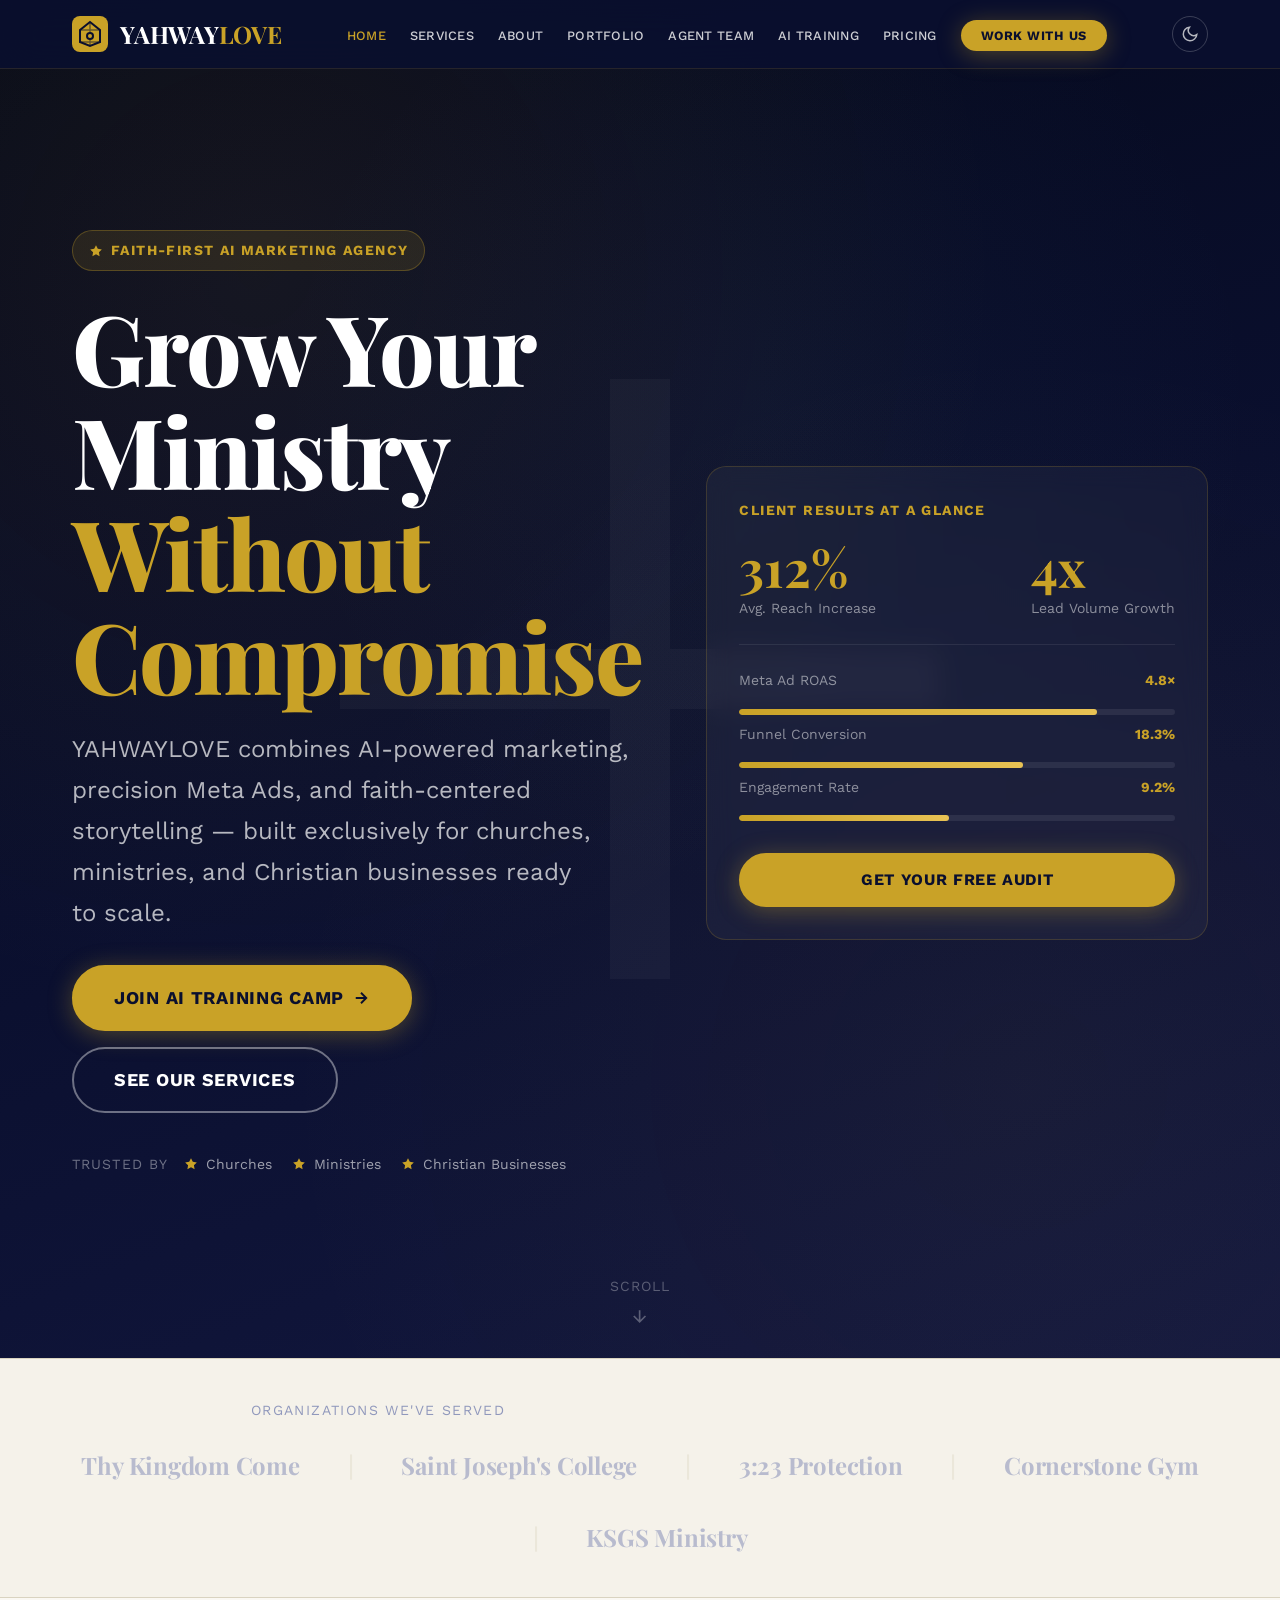
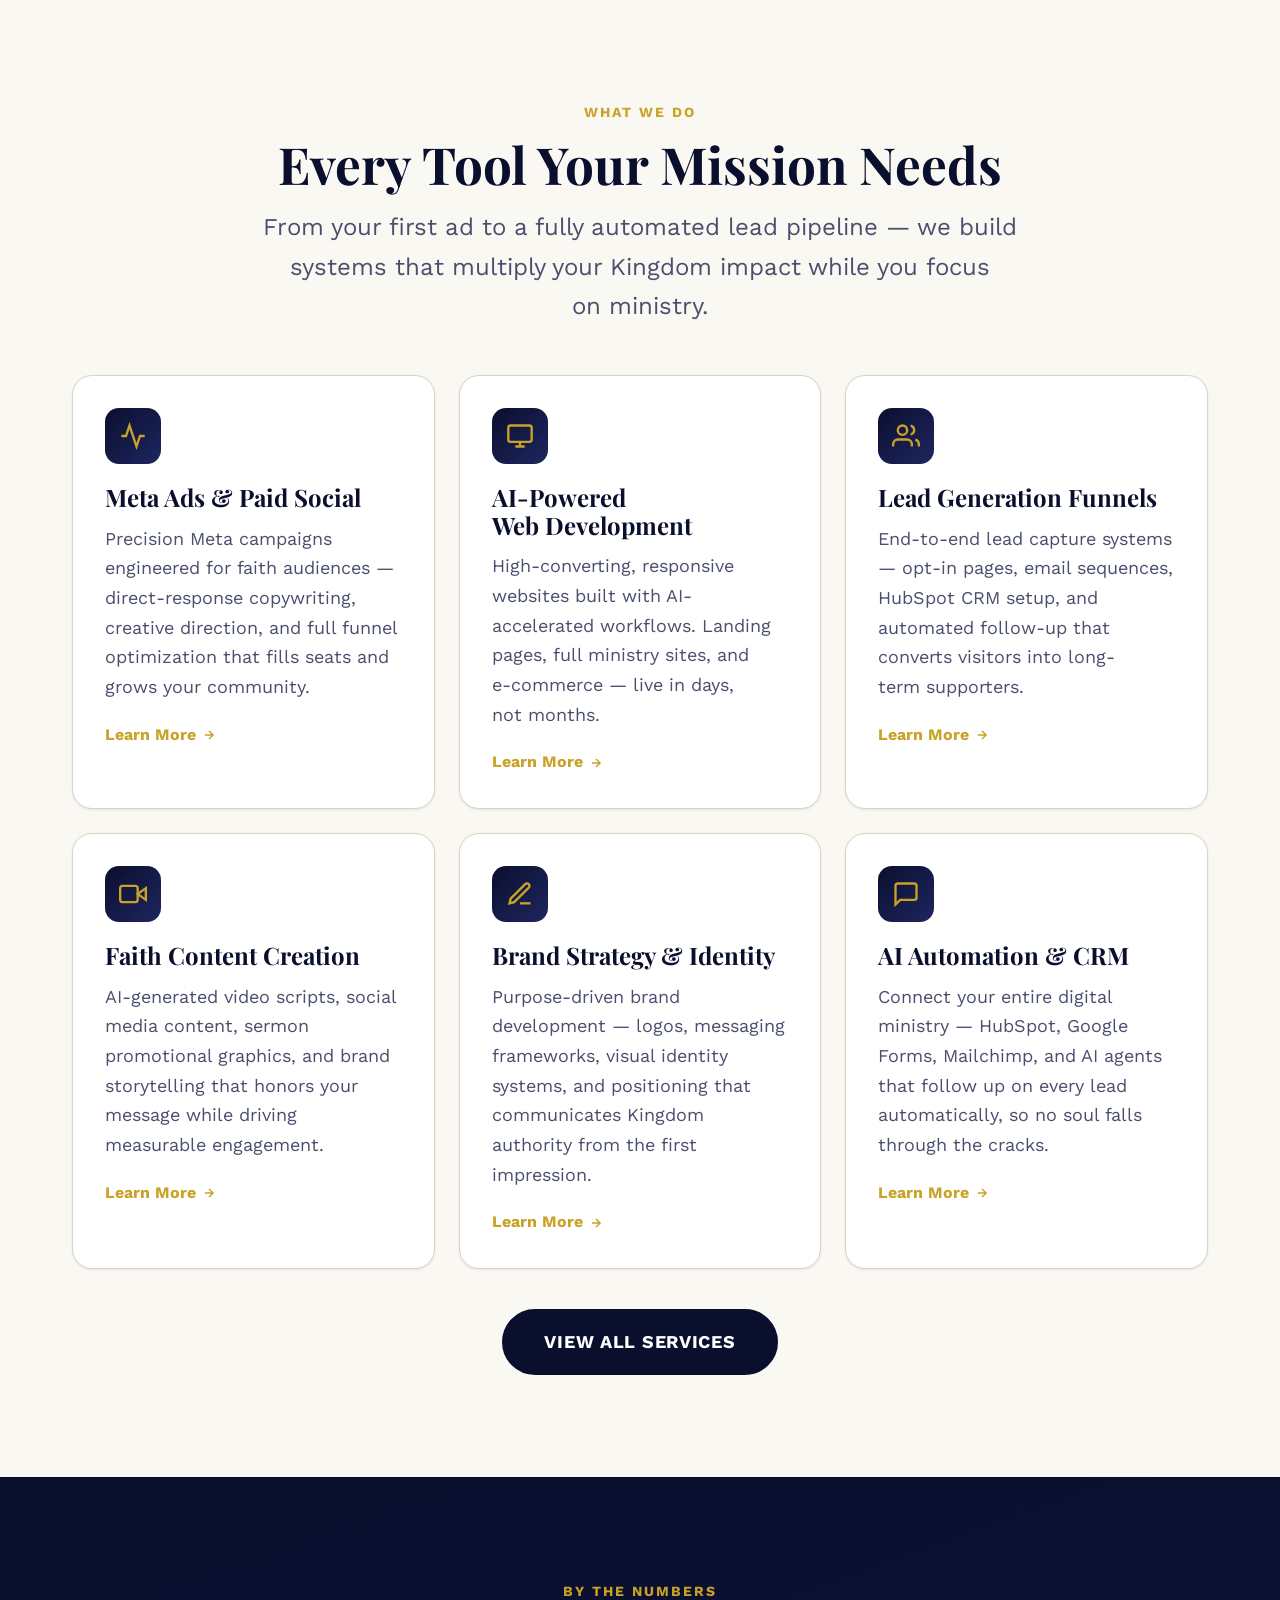
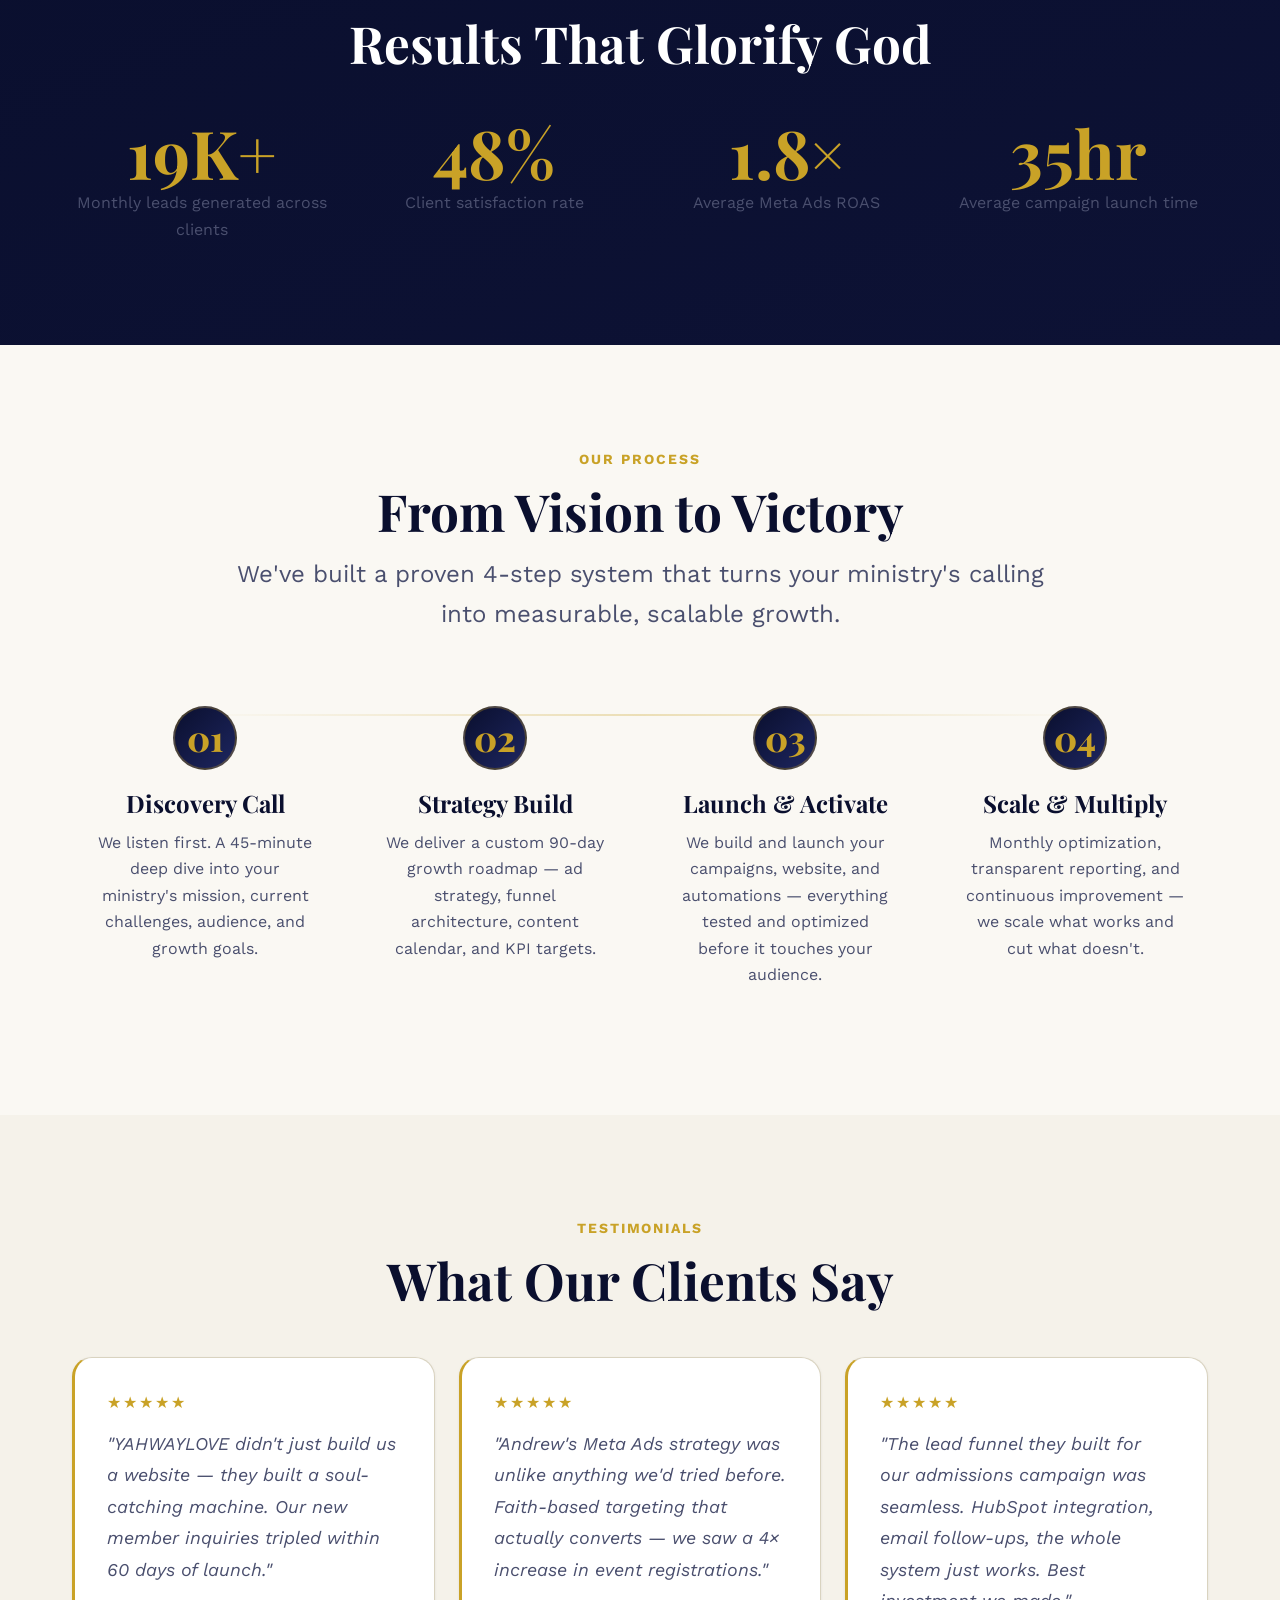
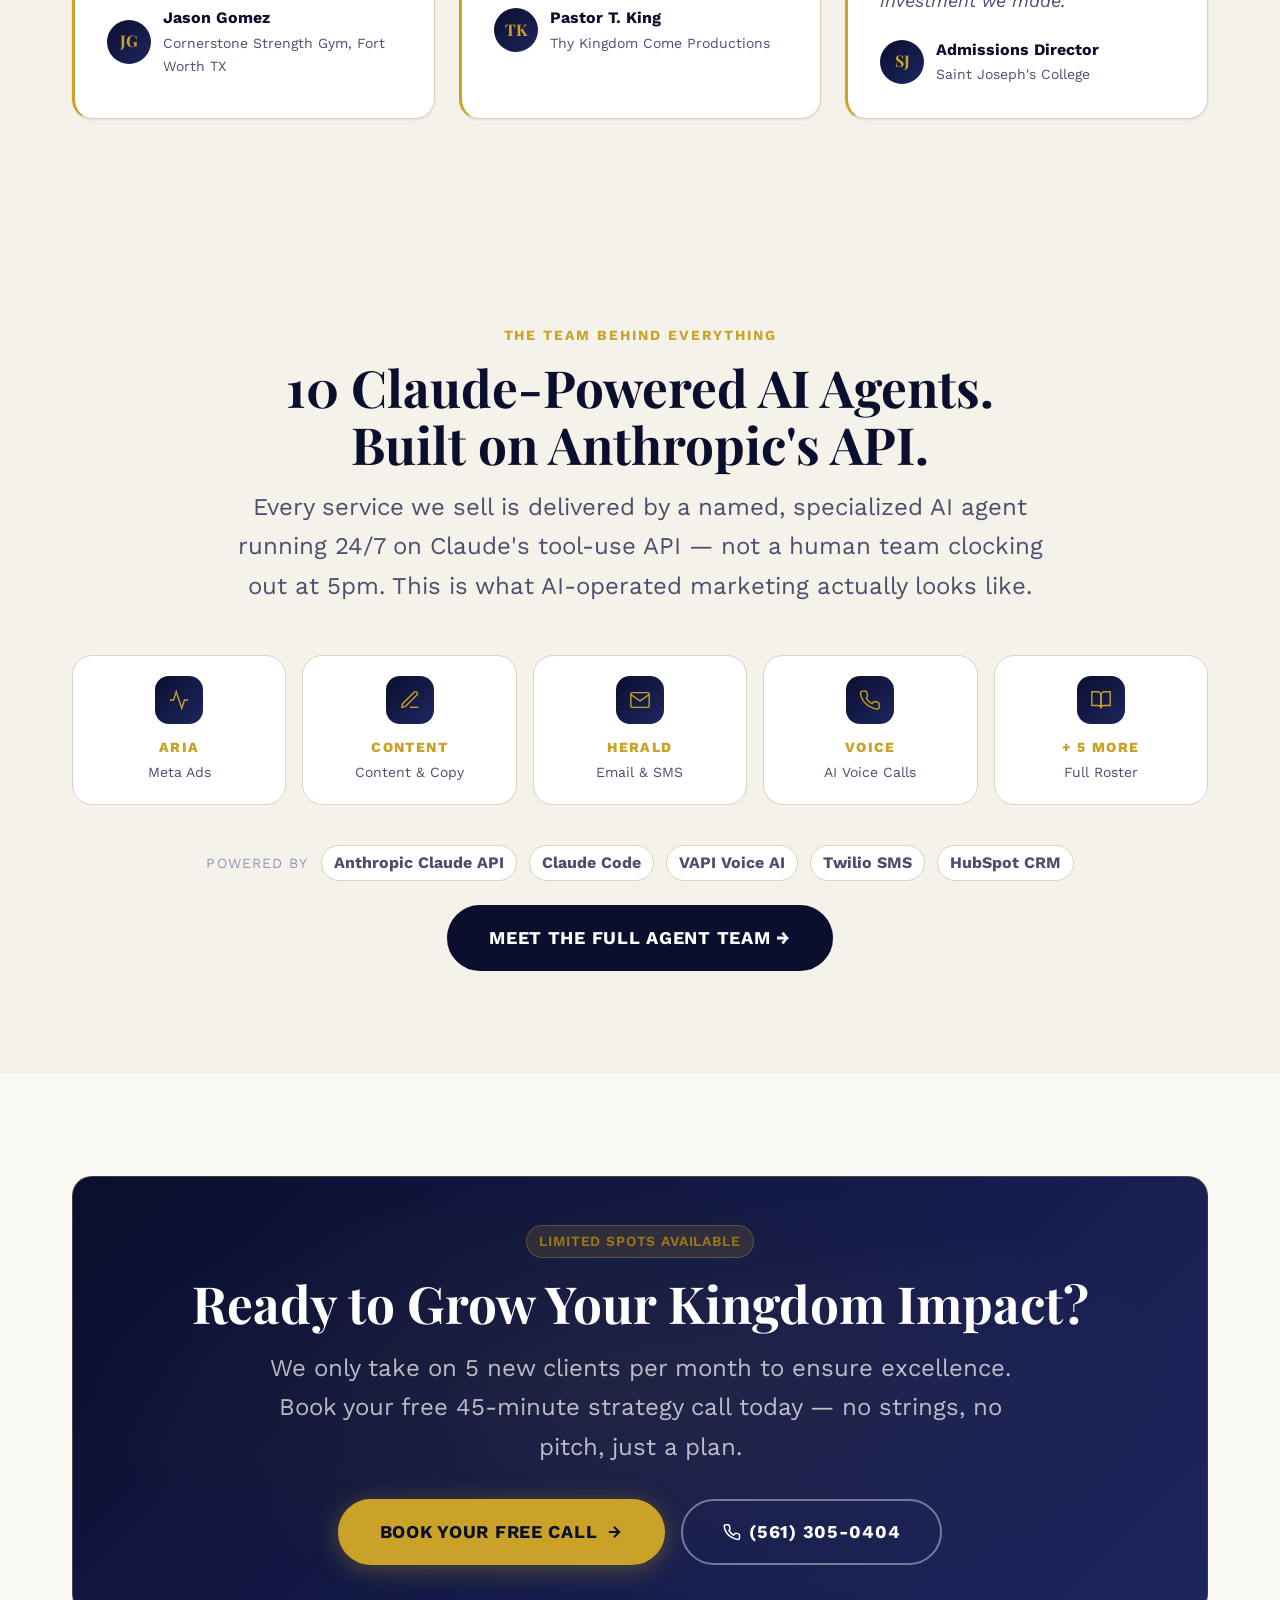
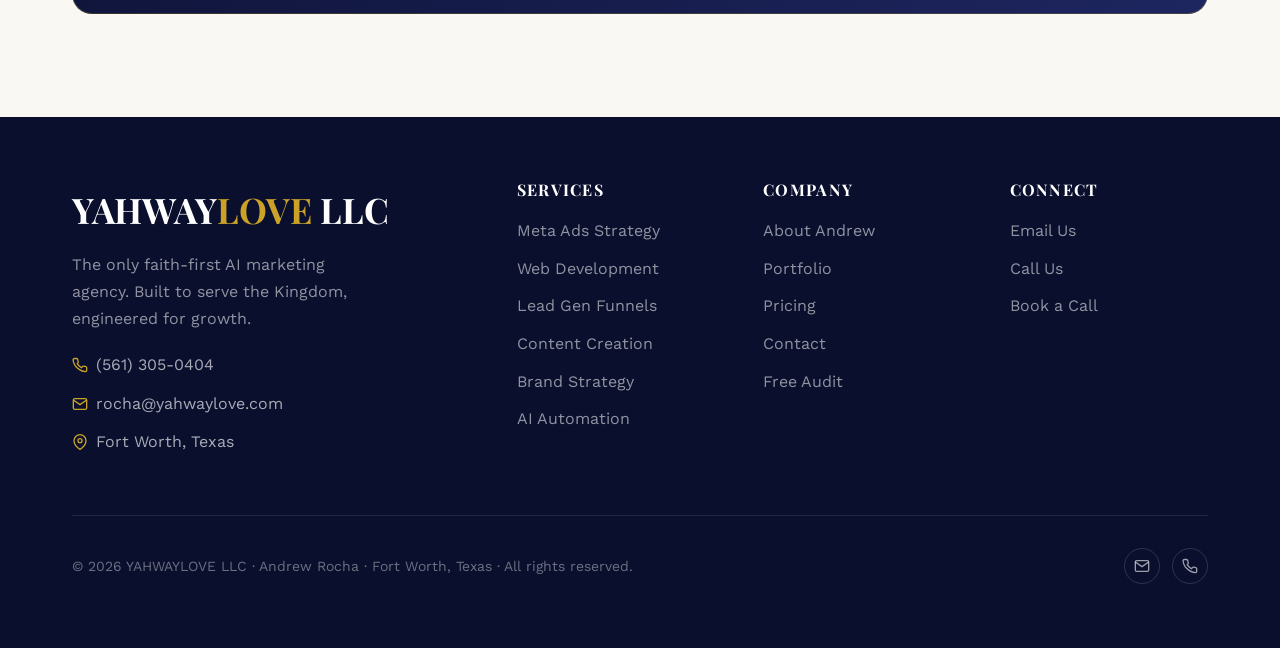
==== commit eea1d5aa: "feat: complete MVP — all 9 pages built and QA'd - services.html: 8 services (Meta Ads, Web Dev, Funn" ====
--- a/index.html
+++ b/index.html
@@ -433,8 +433,8 @@
       </p>
 
       <div class="hero-actions" data-animate data-animate-delay="3">
-        <a href="pages/contact.html" class="btn btn-primary btn-lg">
-          Book a Free Strategy Call
+        <a href="pages/training.html" class="btn btn-primary btn-lg">
+          Join AI Training Camp
           <svg width="18" height="18" viewBox="0 0 24 24" fill="none" stroke="currentColor" stroke-width="2.5">
             <path d="M5 12h14M12 5l7 7-7 7"/>
           </svg>
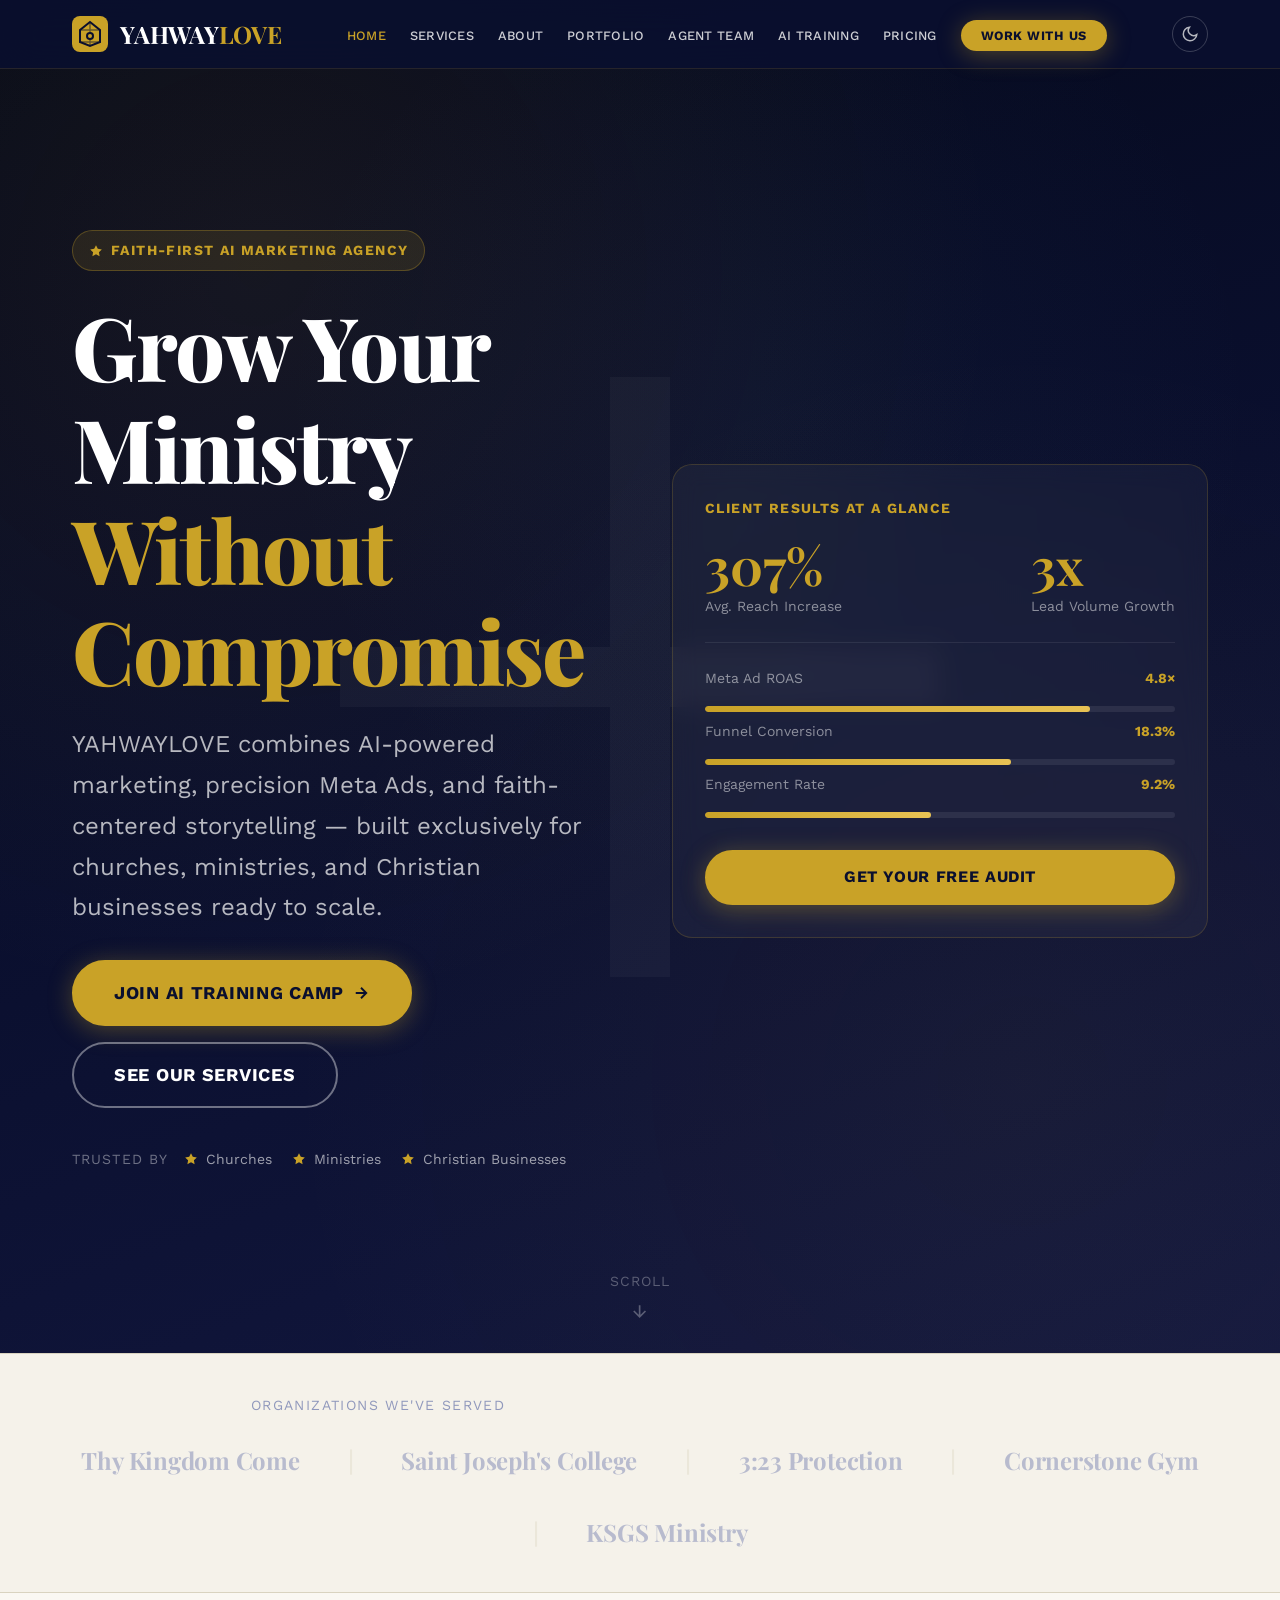
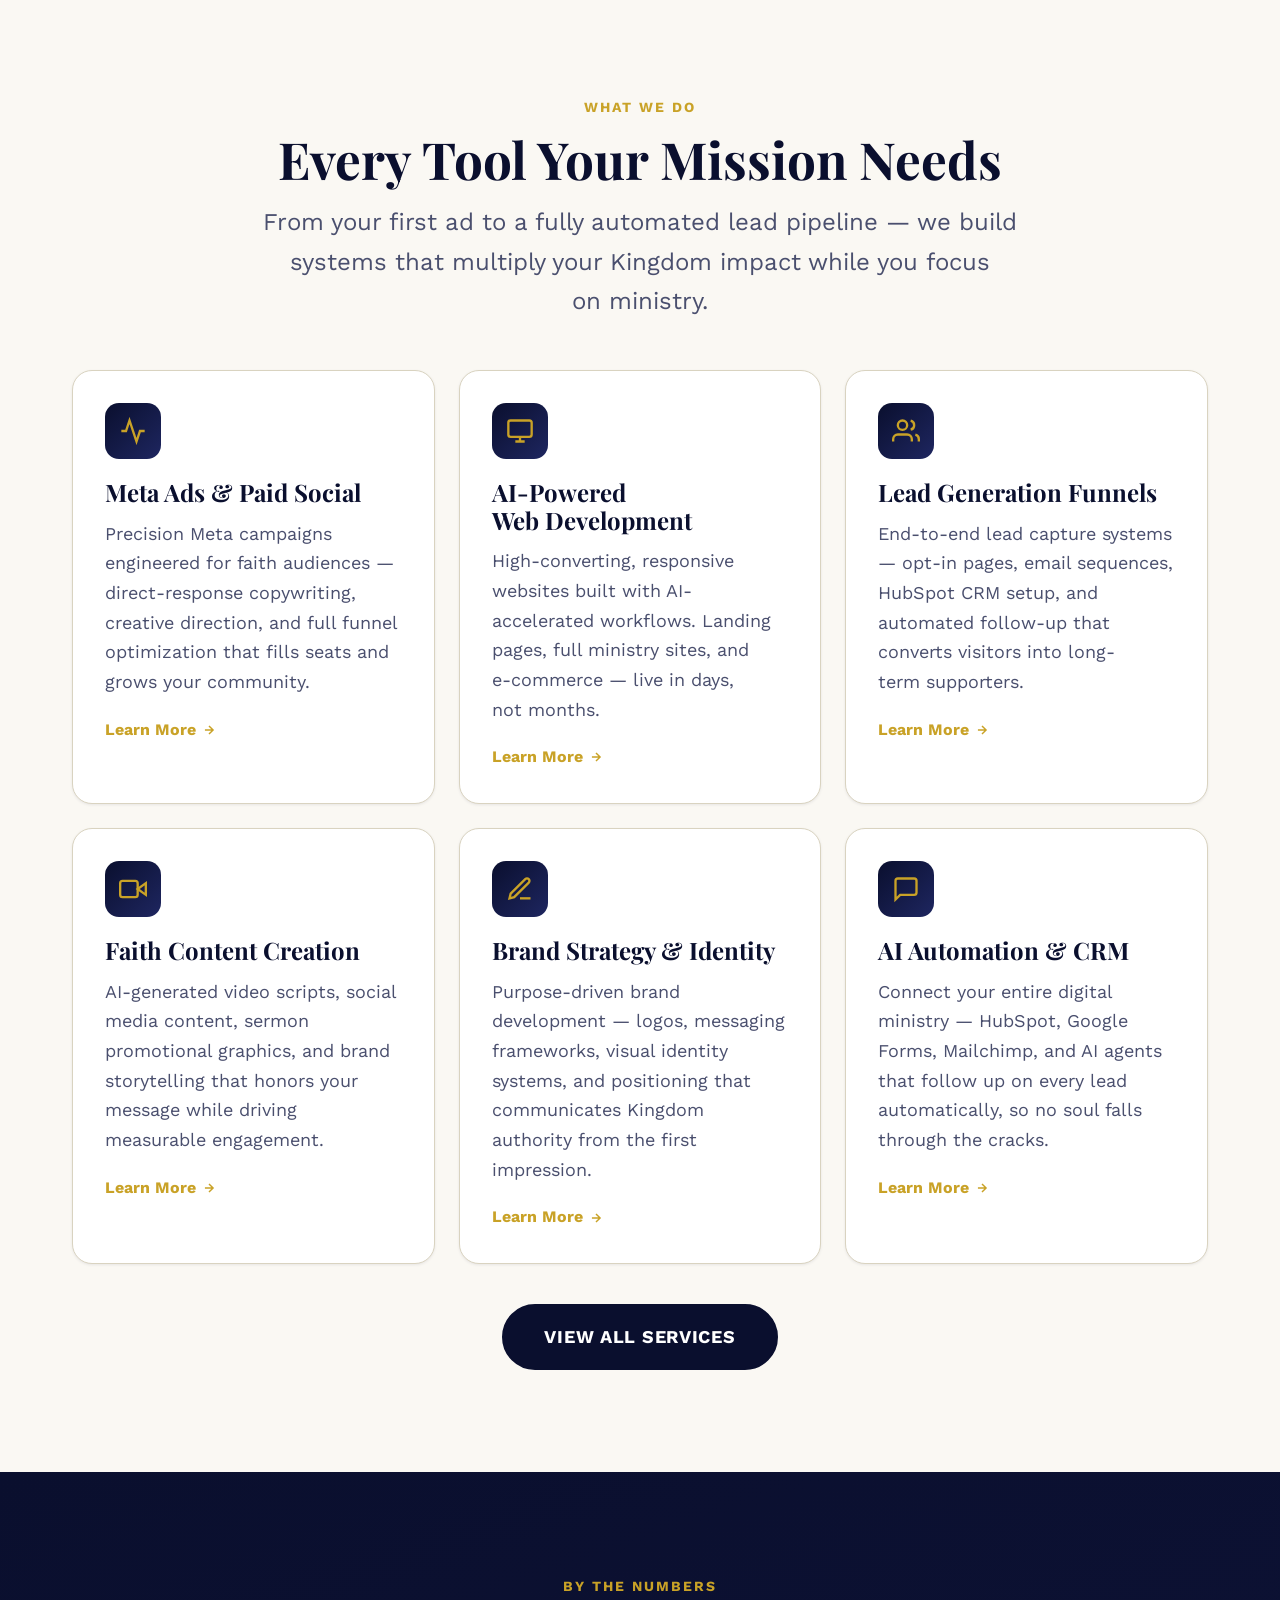
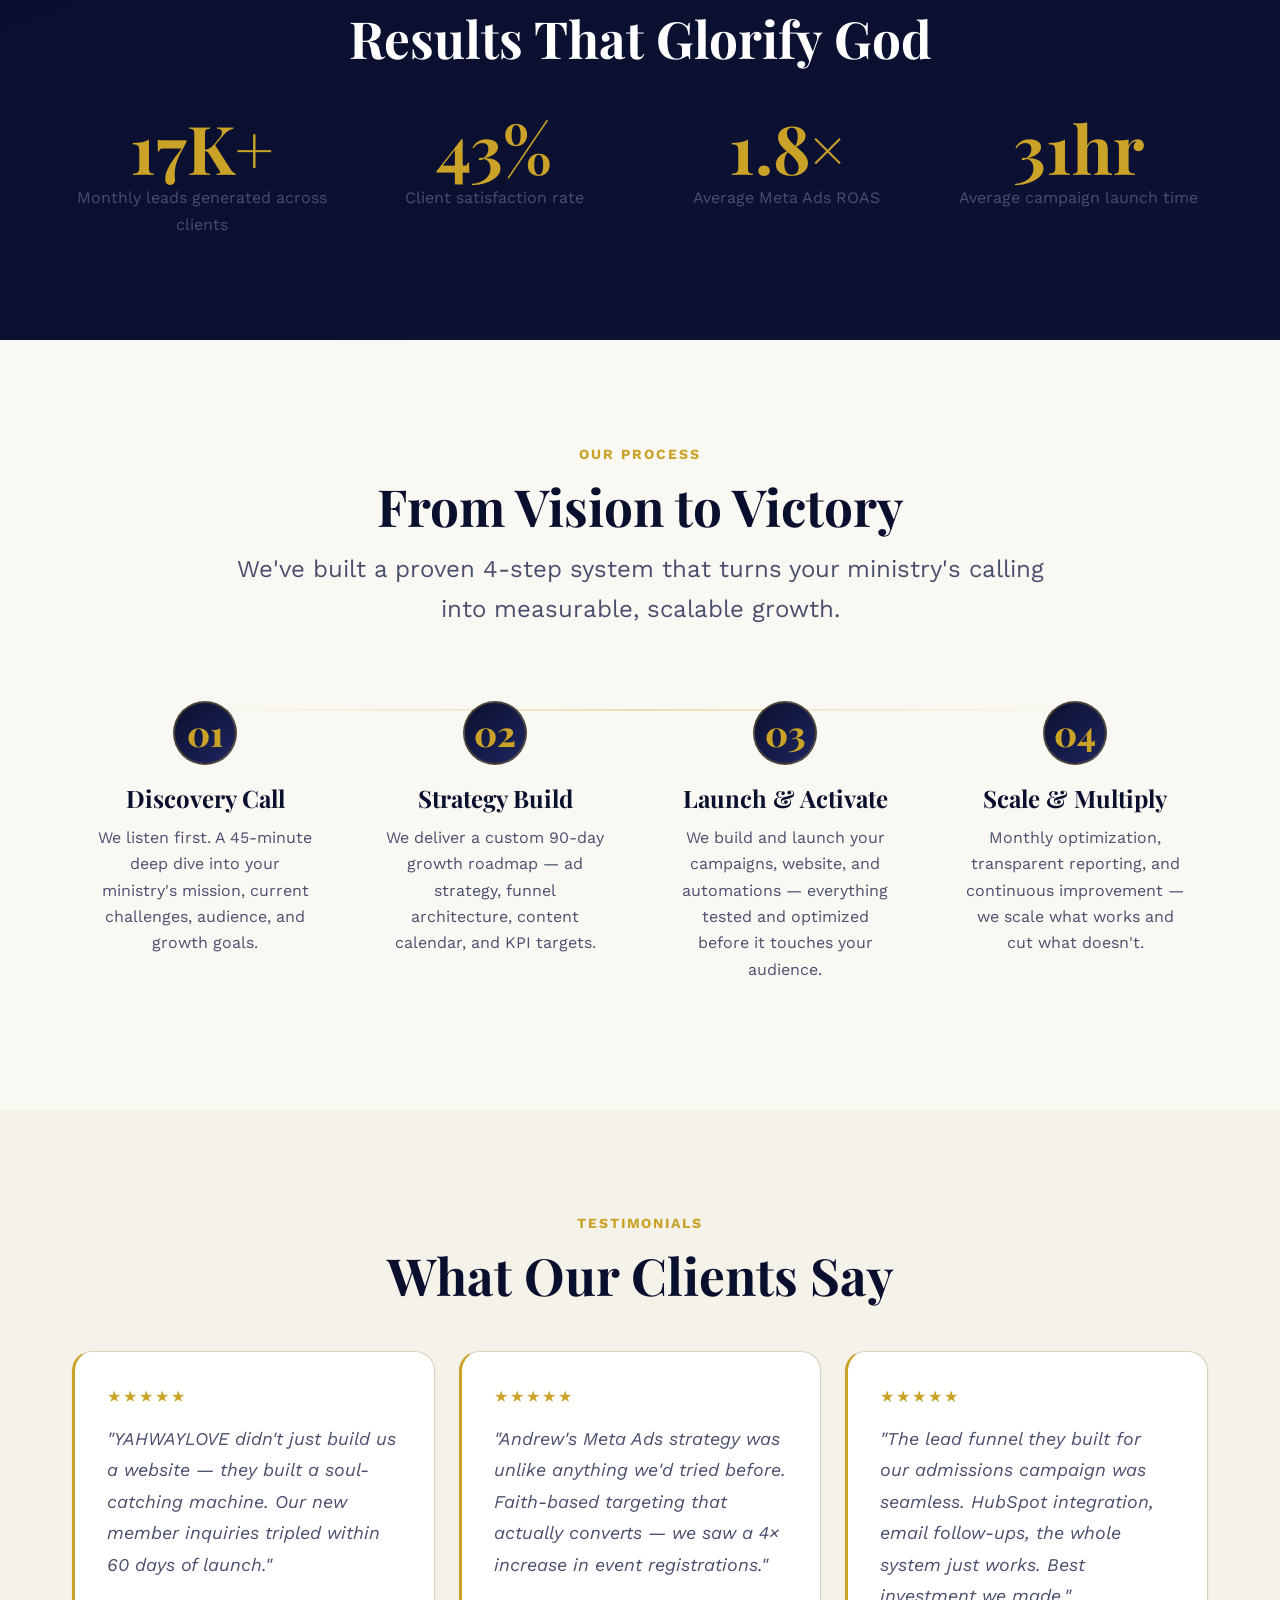
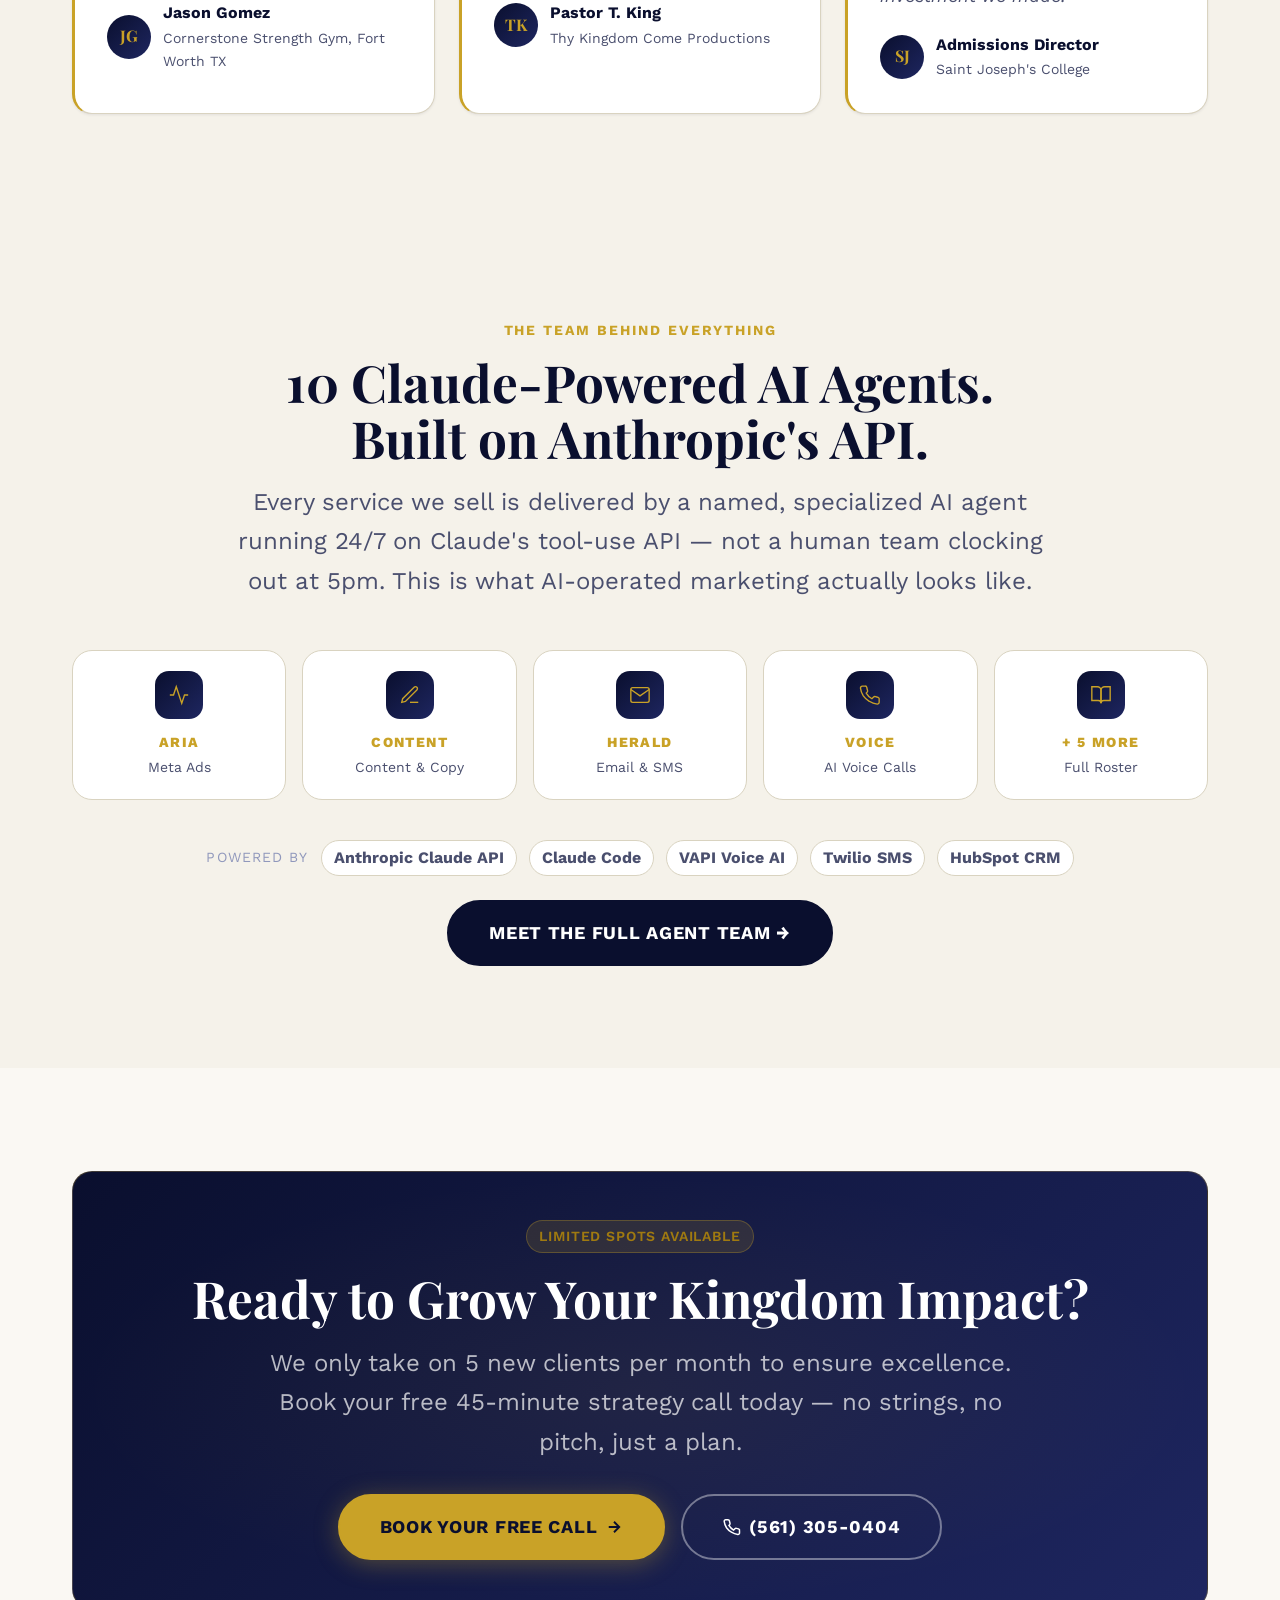
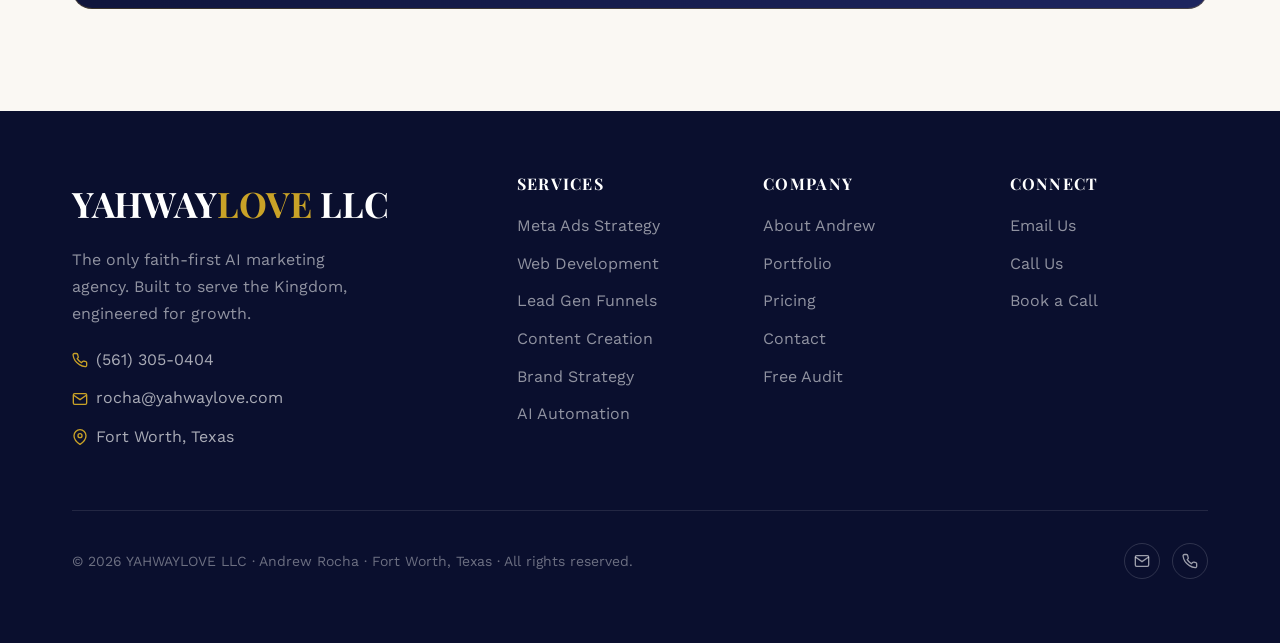
==== commit a7465f3f: "fix: hero title line-height 1.05→1.15, constrain font-size with clamp" ====
--- a/index.html
+++ b/index.html
@@ -80,10 +80,10 @@
 
     .hero-title {
       font-family: var(--font-display);
-      font-size: var(--text-hero);
+      font-size: clamp(2.8rem, 7vw, 5.5rem);
       font-weight: 800;
       color: var(--brand-white);
-      line-height: 1.05;
+      line-height: 1.15;
       margin-bottom: var(--space-6);
       letter-spacing: -0.02em;
     }
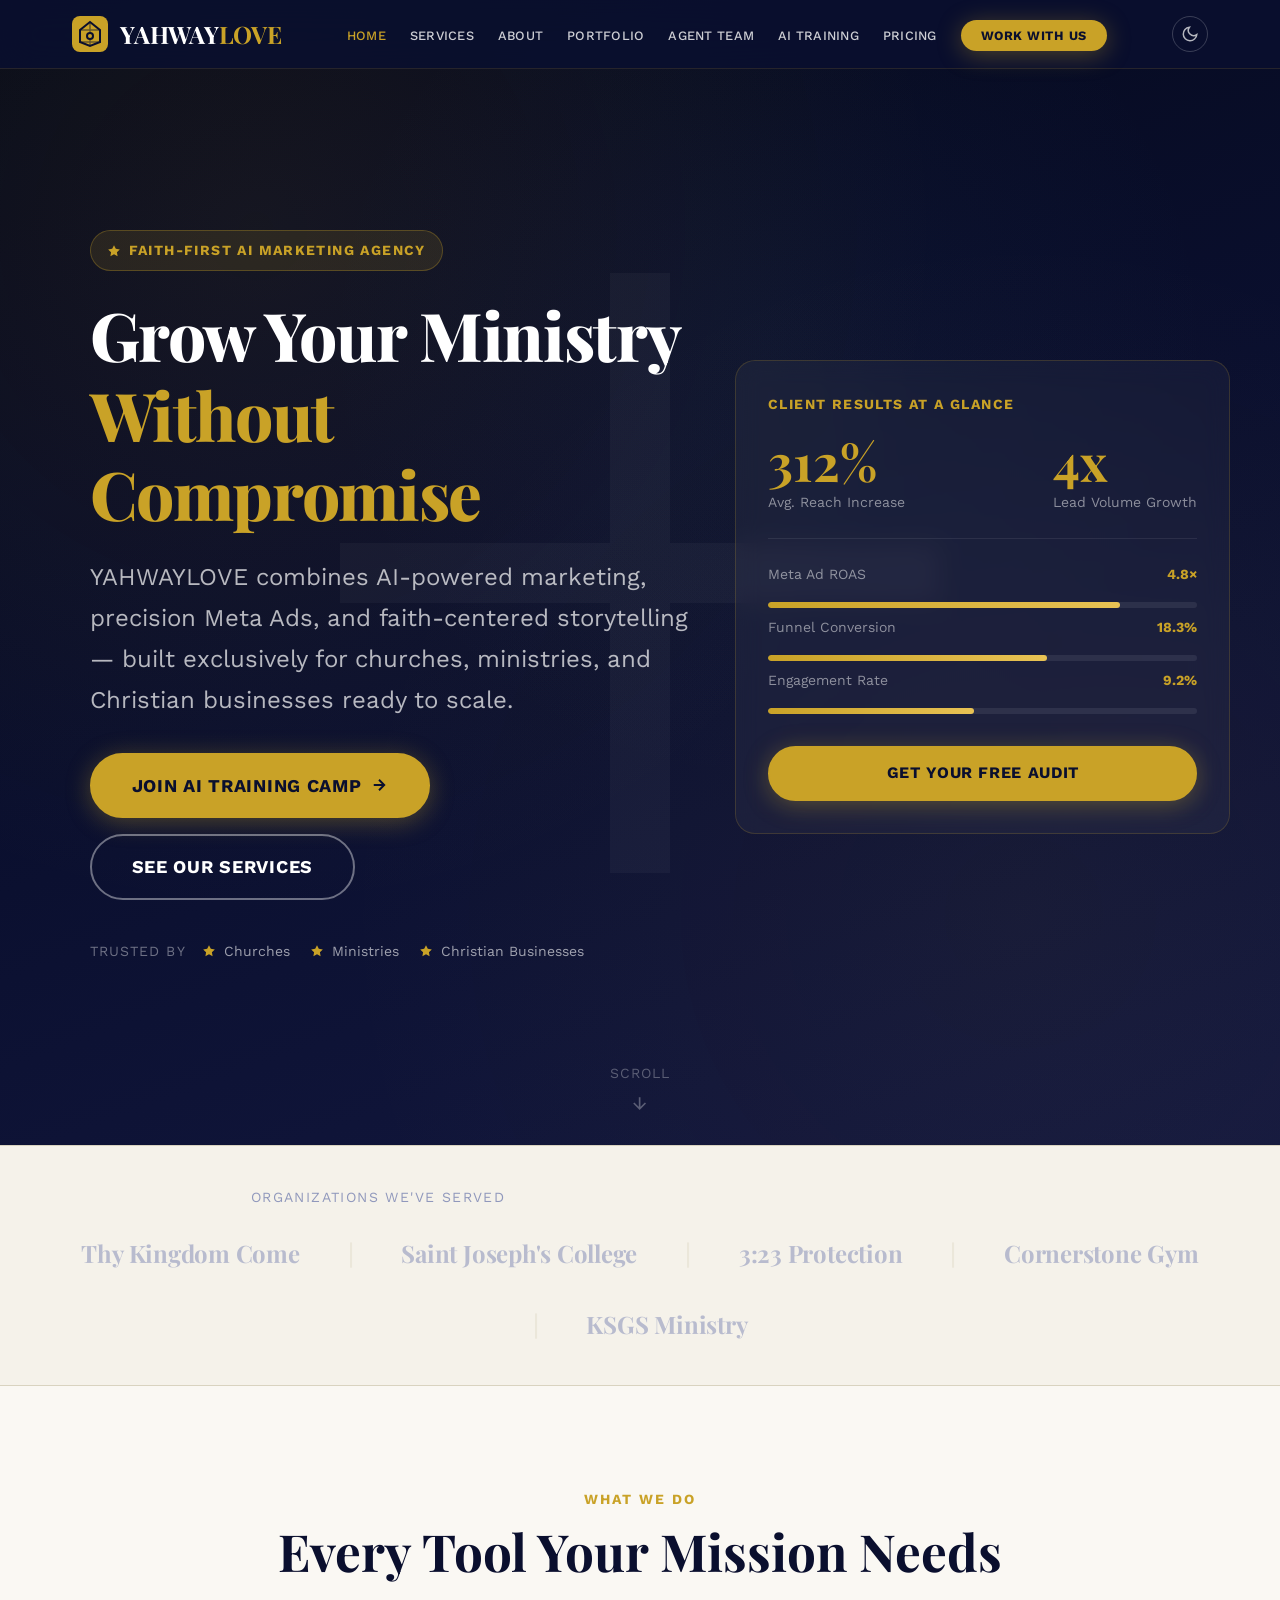
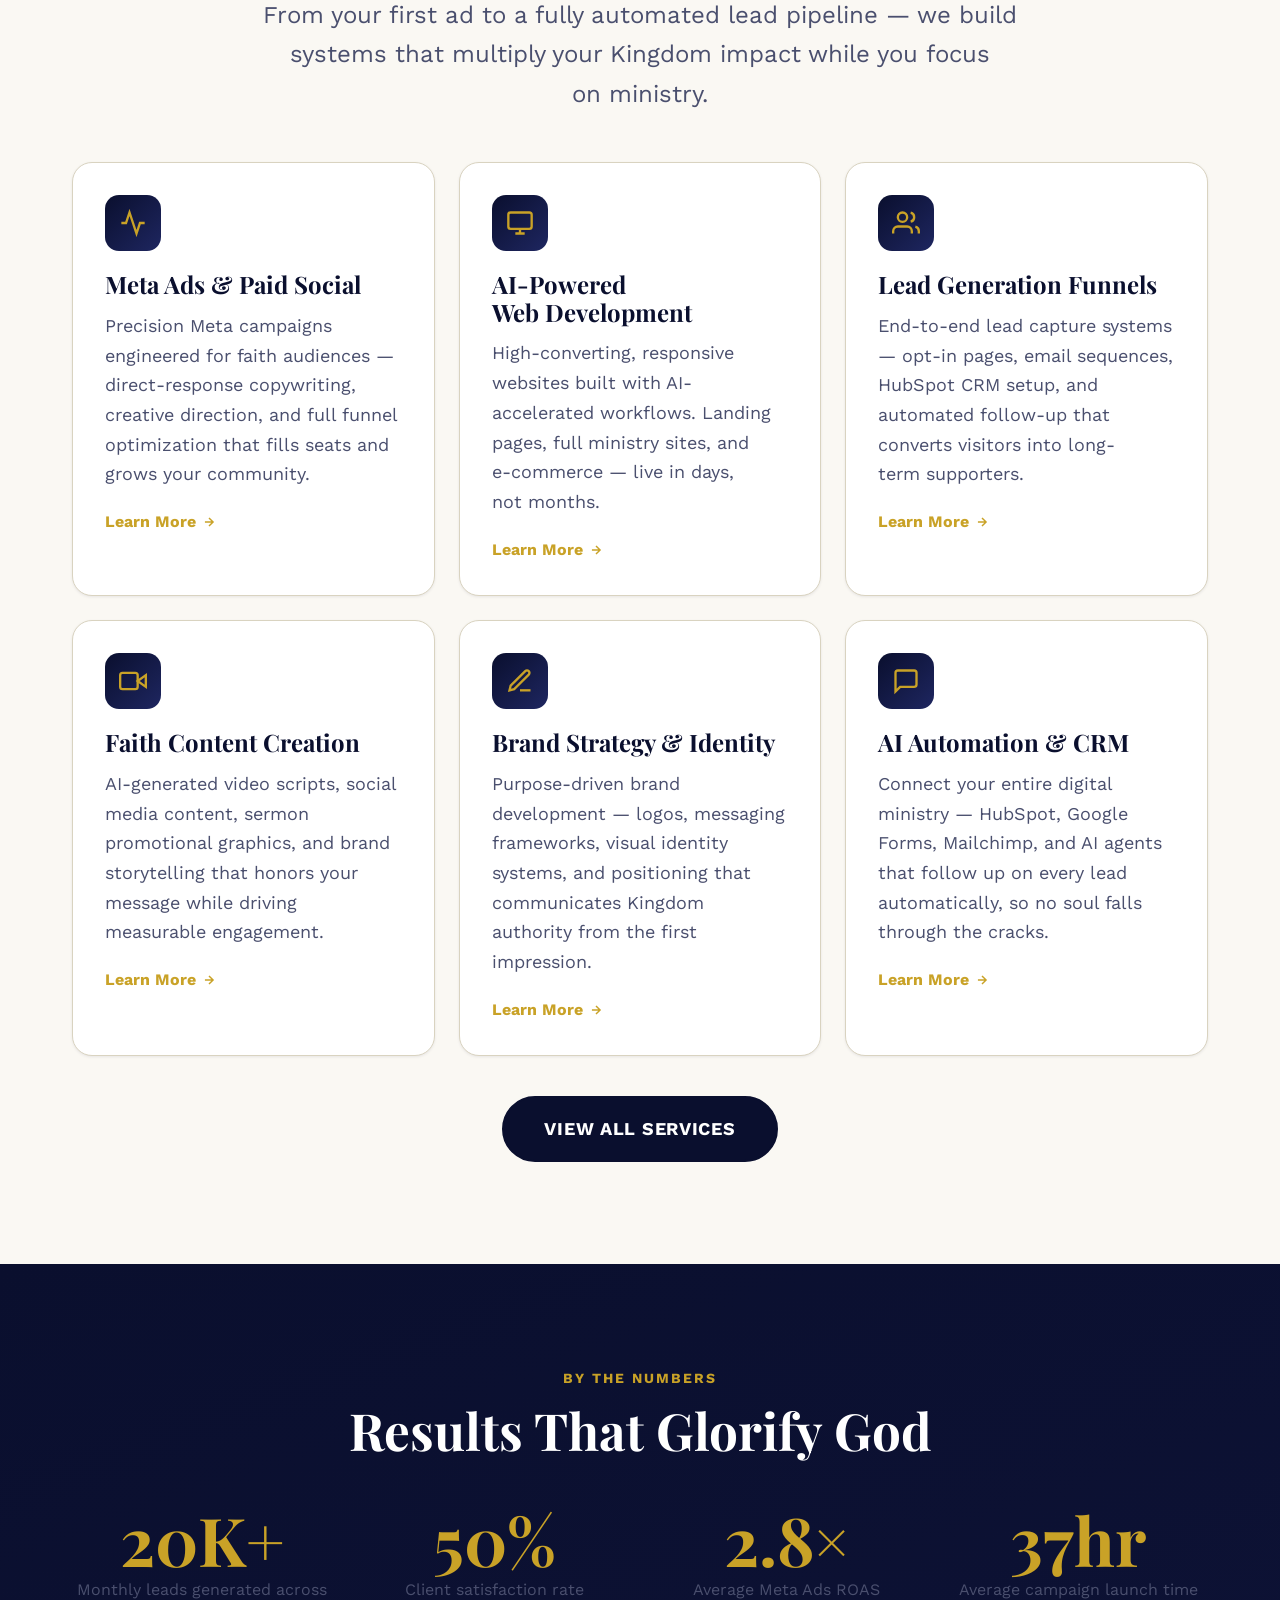
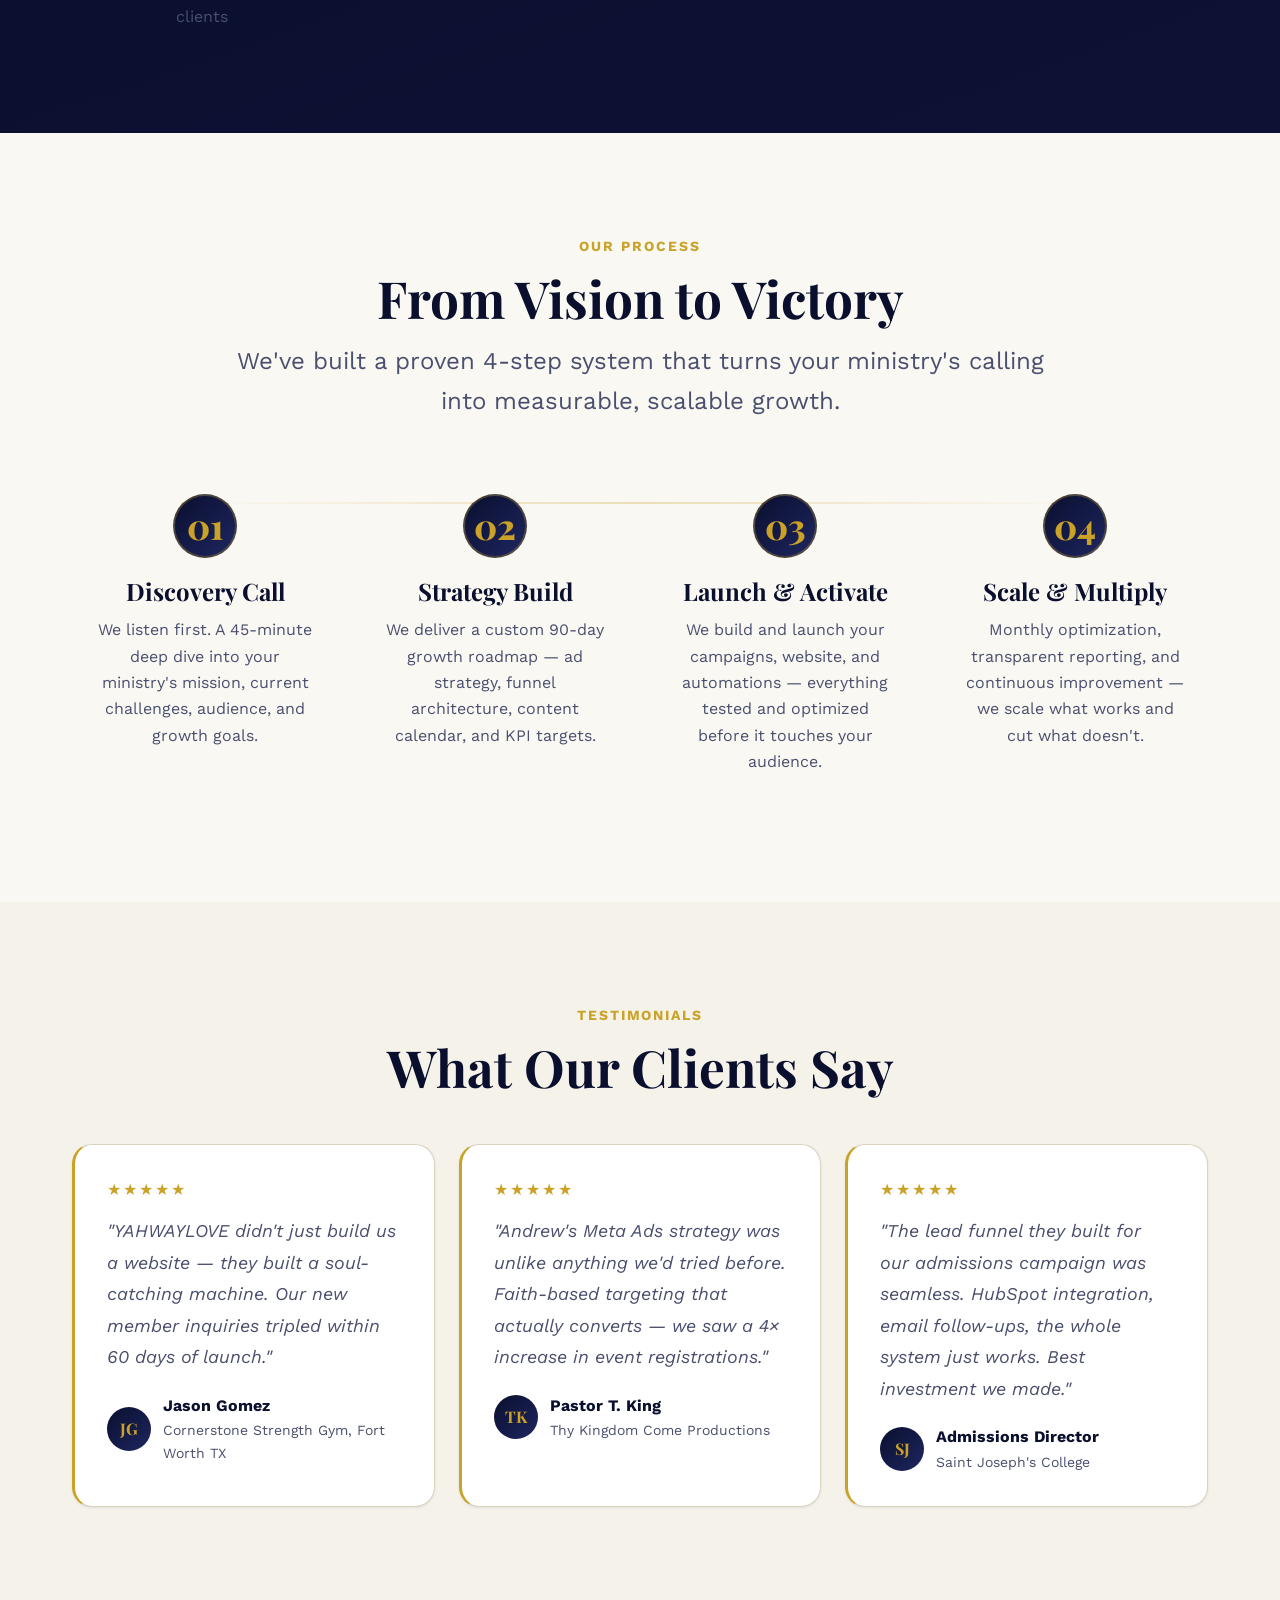
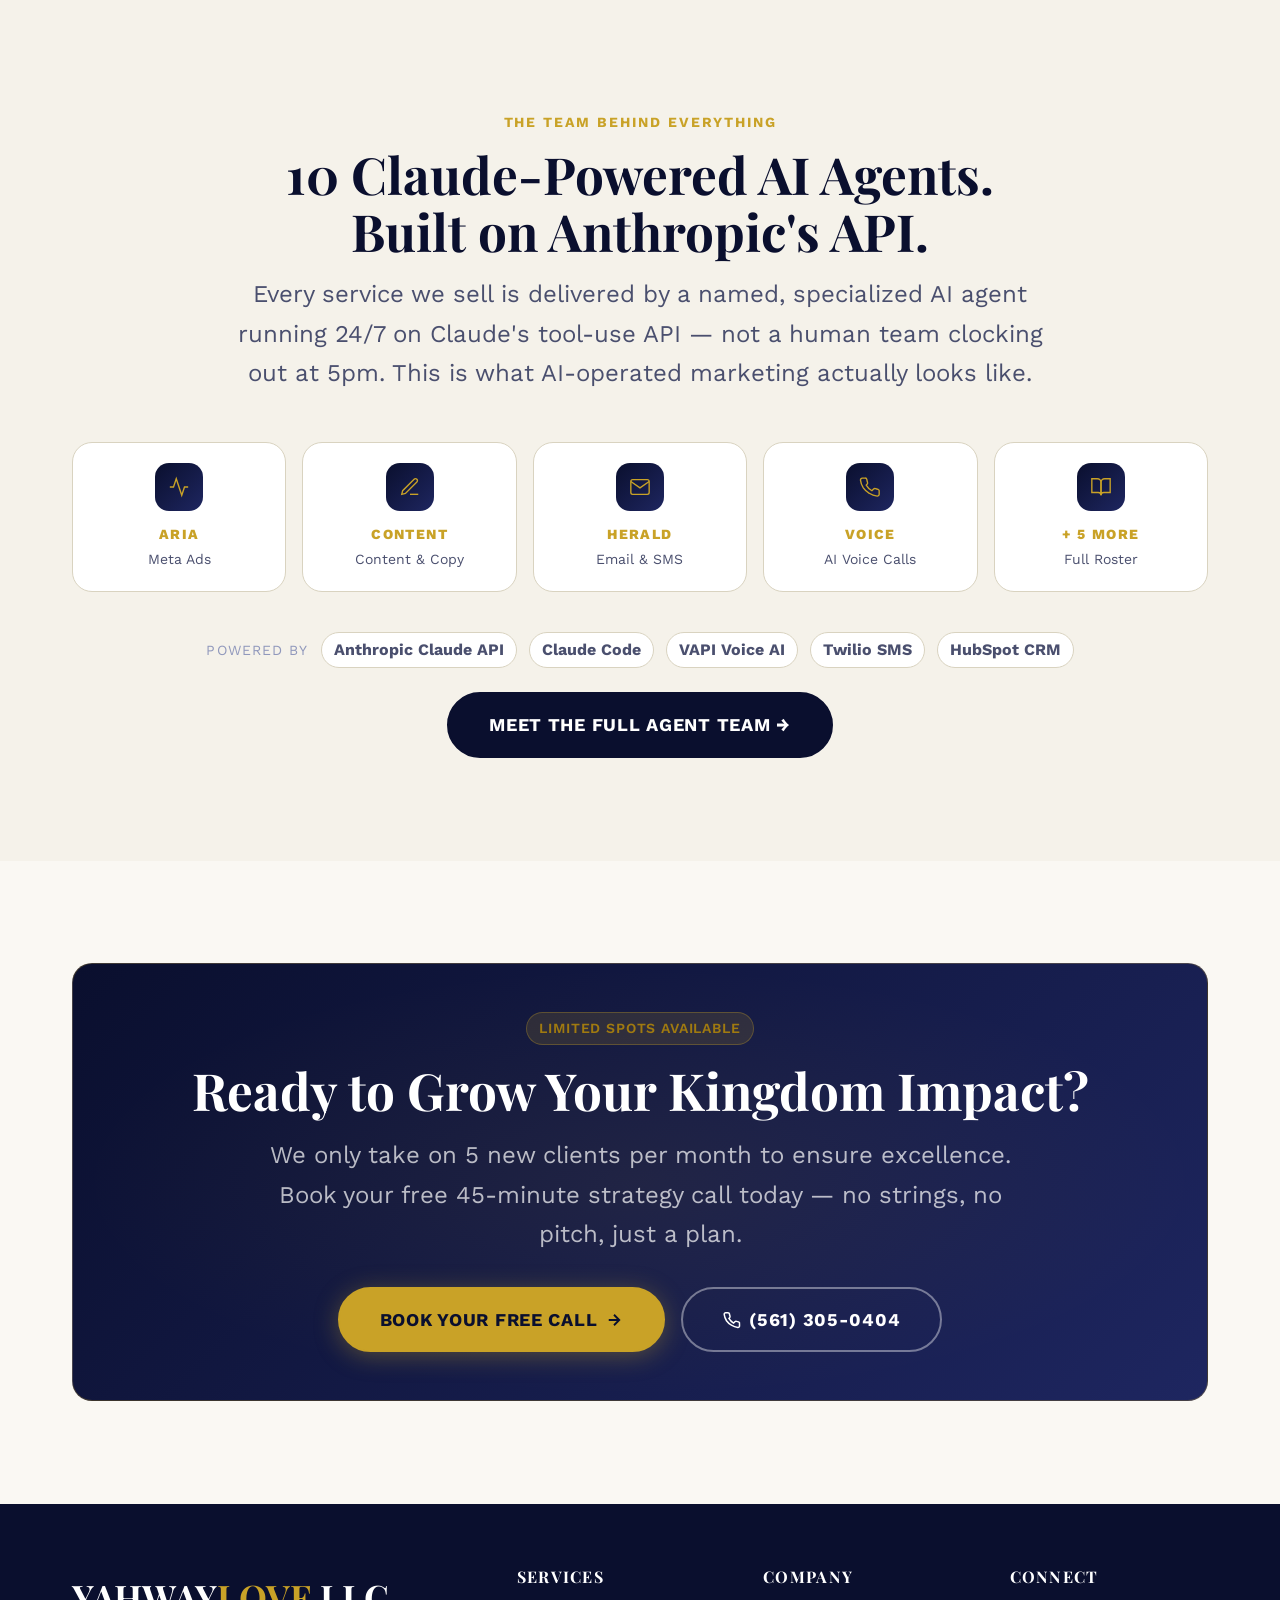
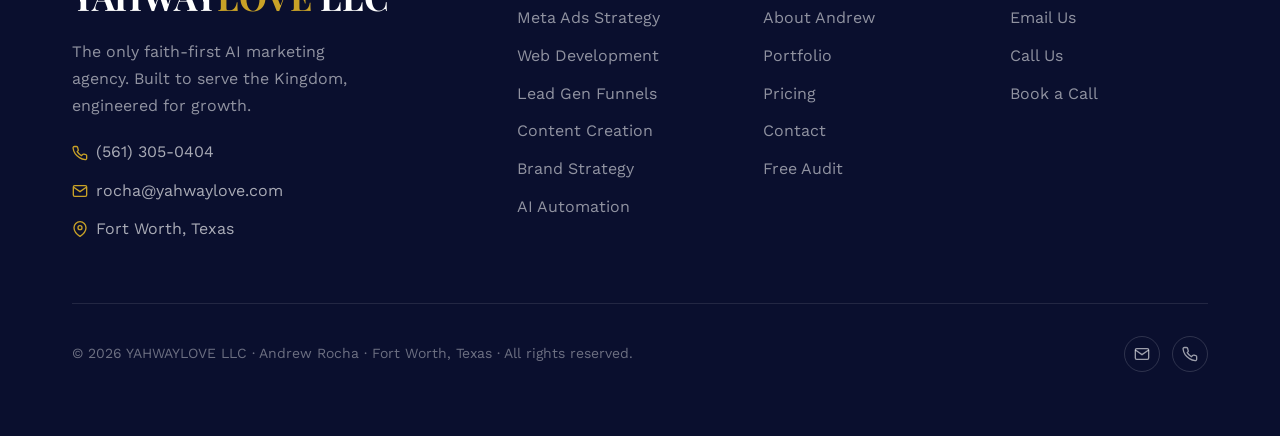
==== commit 709d9485: "fix: hero grid 55/45 split, clamp font-size smaller, prevent card overlap" ====
--- a/index.html
+++ b/index.html
@@ -57,10 +57,11 @@
       margin: 0 auto;
       padding: var(--space-32) var(--space-8) var(--space-20);
       display: grid;
-      grid-template-columns: 1fr 1fr;
+      grid-template-columns: 55% 45%;
       align-items: center;
-      gap: var(--space-16);
-    }
+      gap: var(--space-10);
+    }
+    .hero-left { min-width: 0; overflow: hidden; }
 
     .hero-eyebrow {
       display: inline-flex;
@@ -80,10 +81,10 @@
 
     .hero-title {
       font-family: var(--font-display);
-      font-size: clamp(2.8rem, 7vw, 5.5rem);
+      font-size: clamp(2.4rem, 5.5vw, 4.2rem);
       font-weight: 800;
       color: var(--brand-white);
-      line-height: 1.15;
+      line-height: 1.18;
       margin-bottom: var(--space-6);
       letter-spacing: -0.02em;
     }
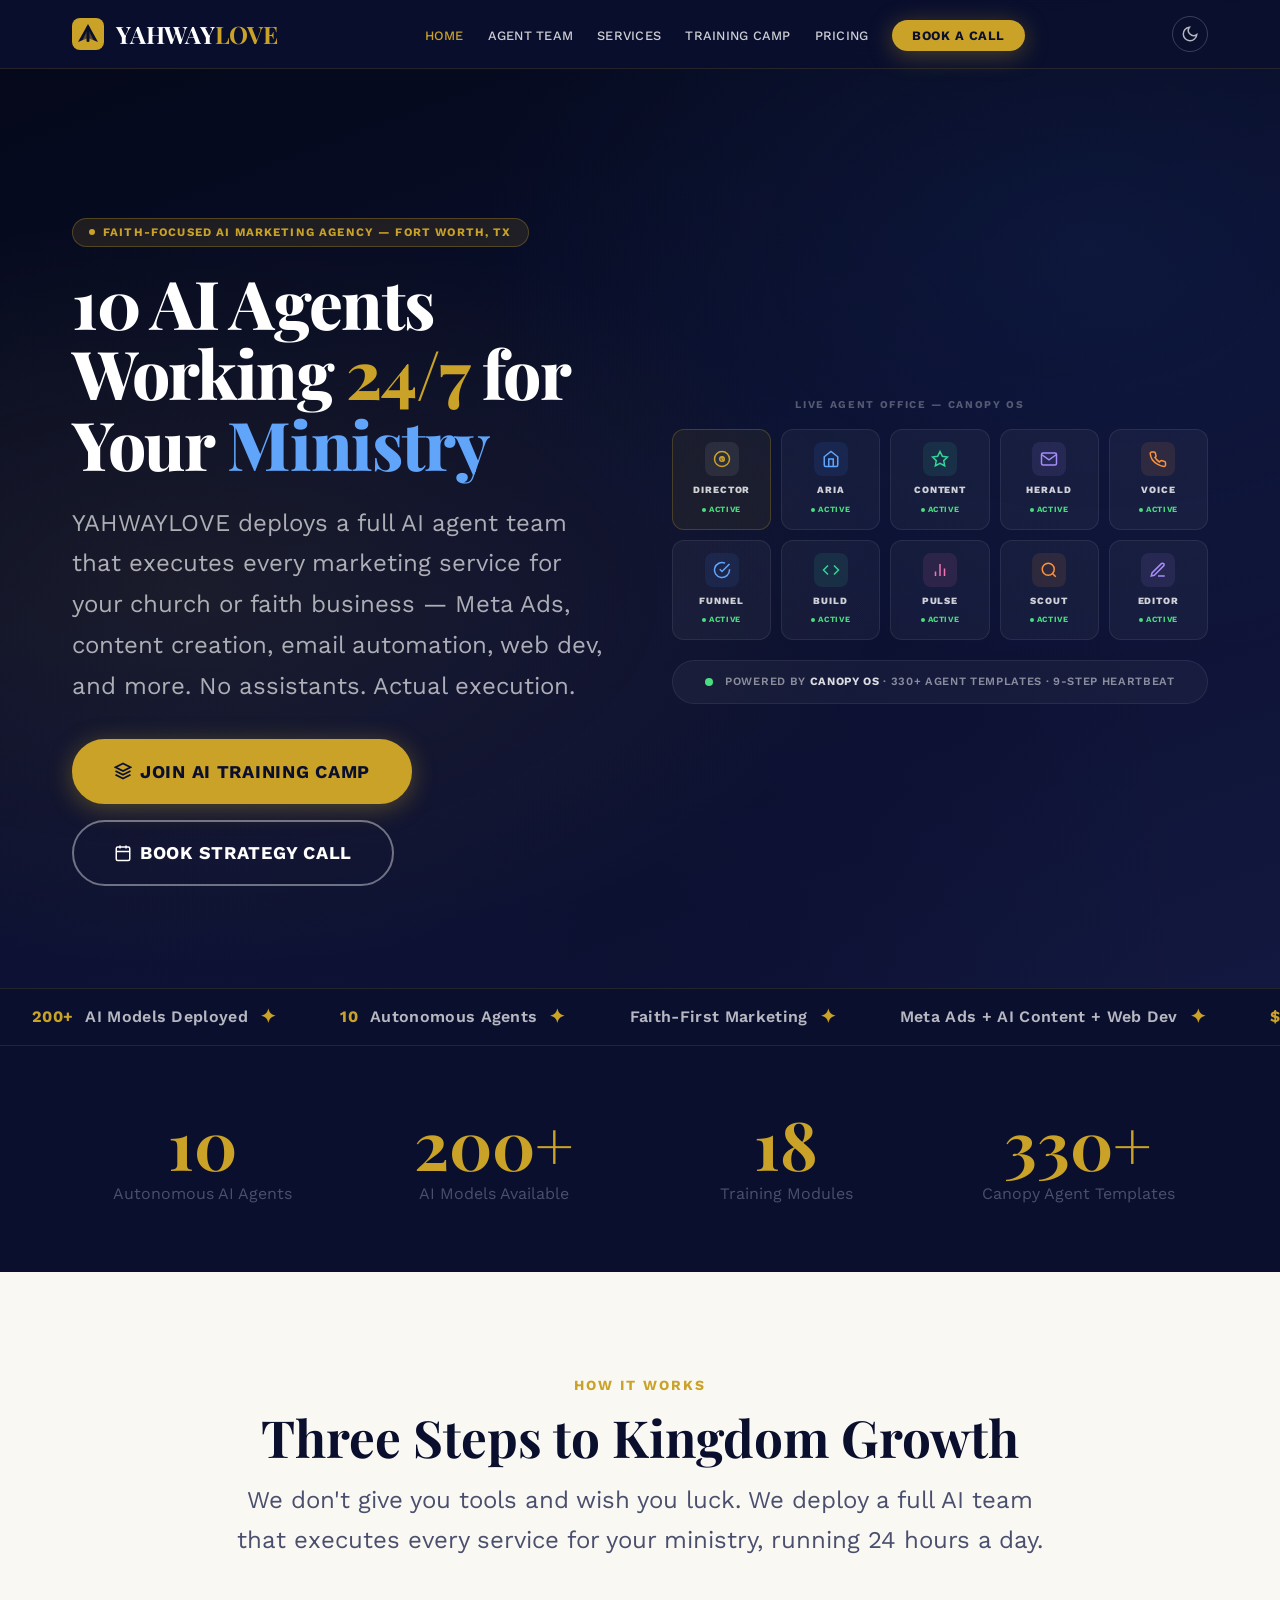
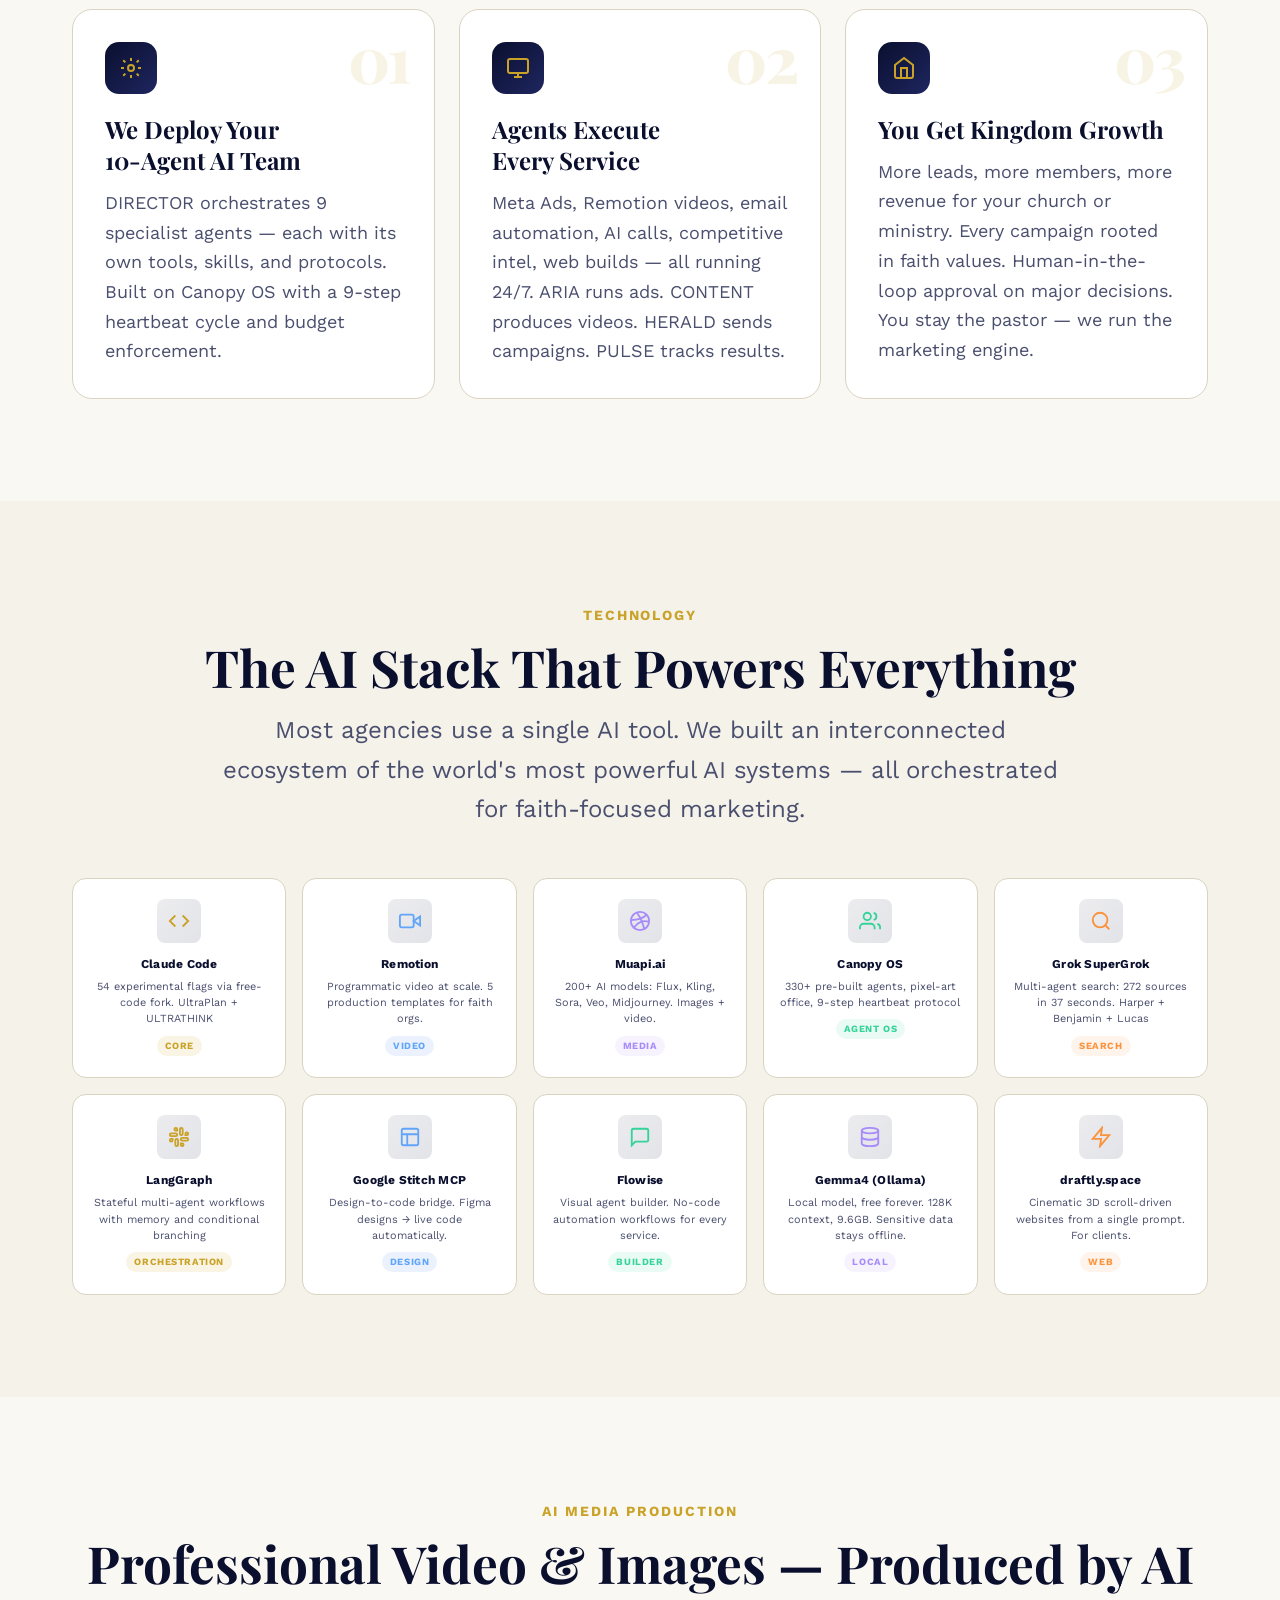
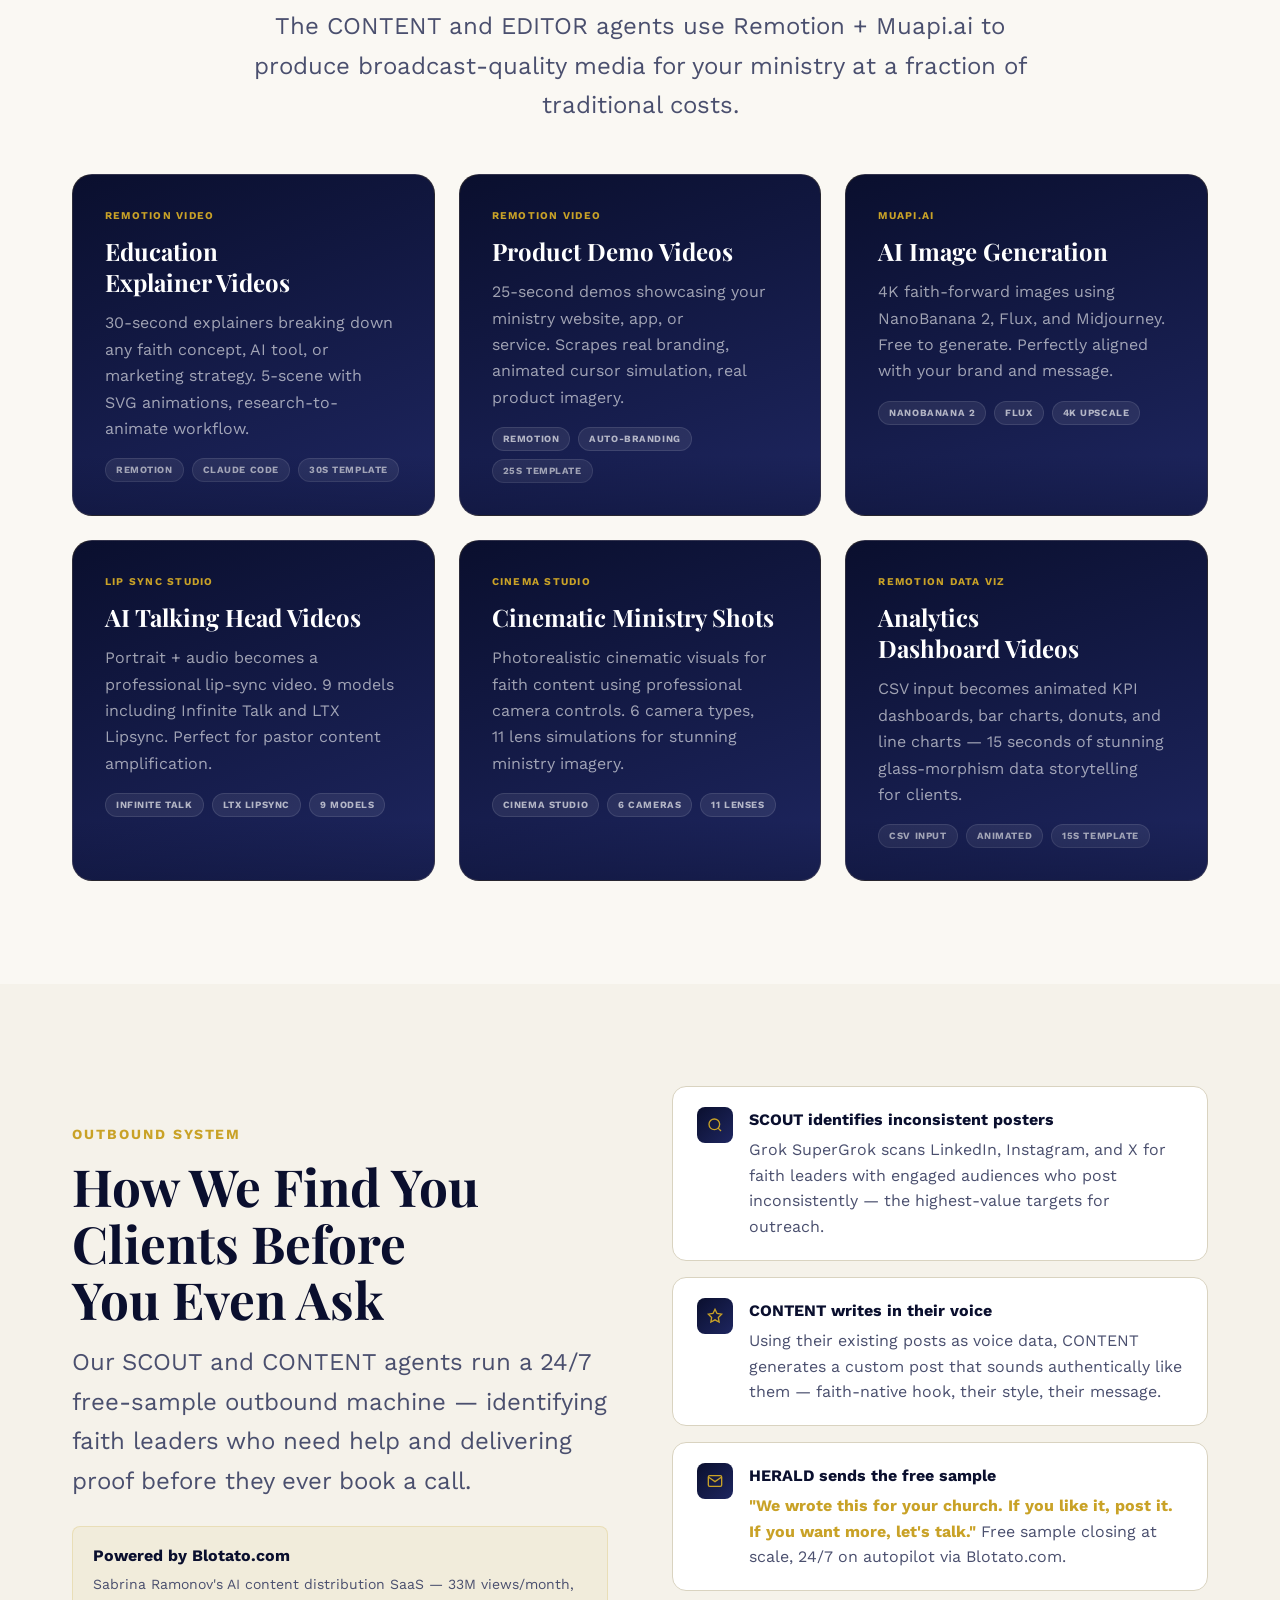
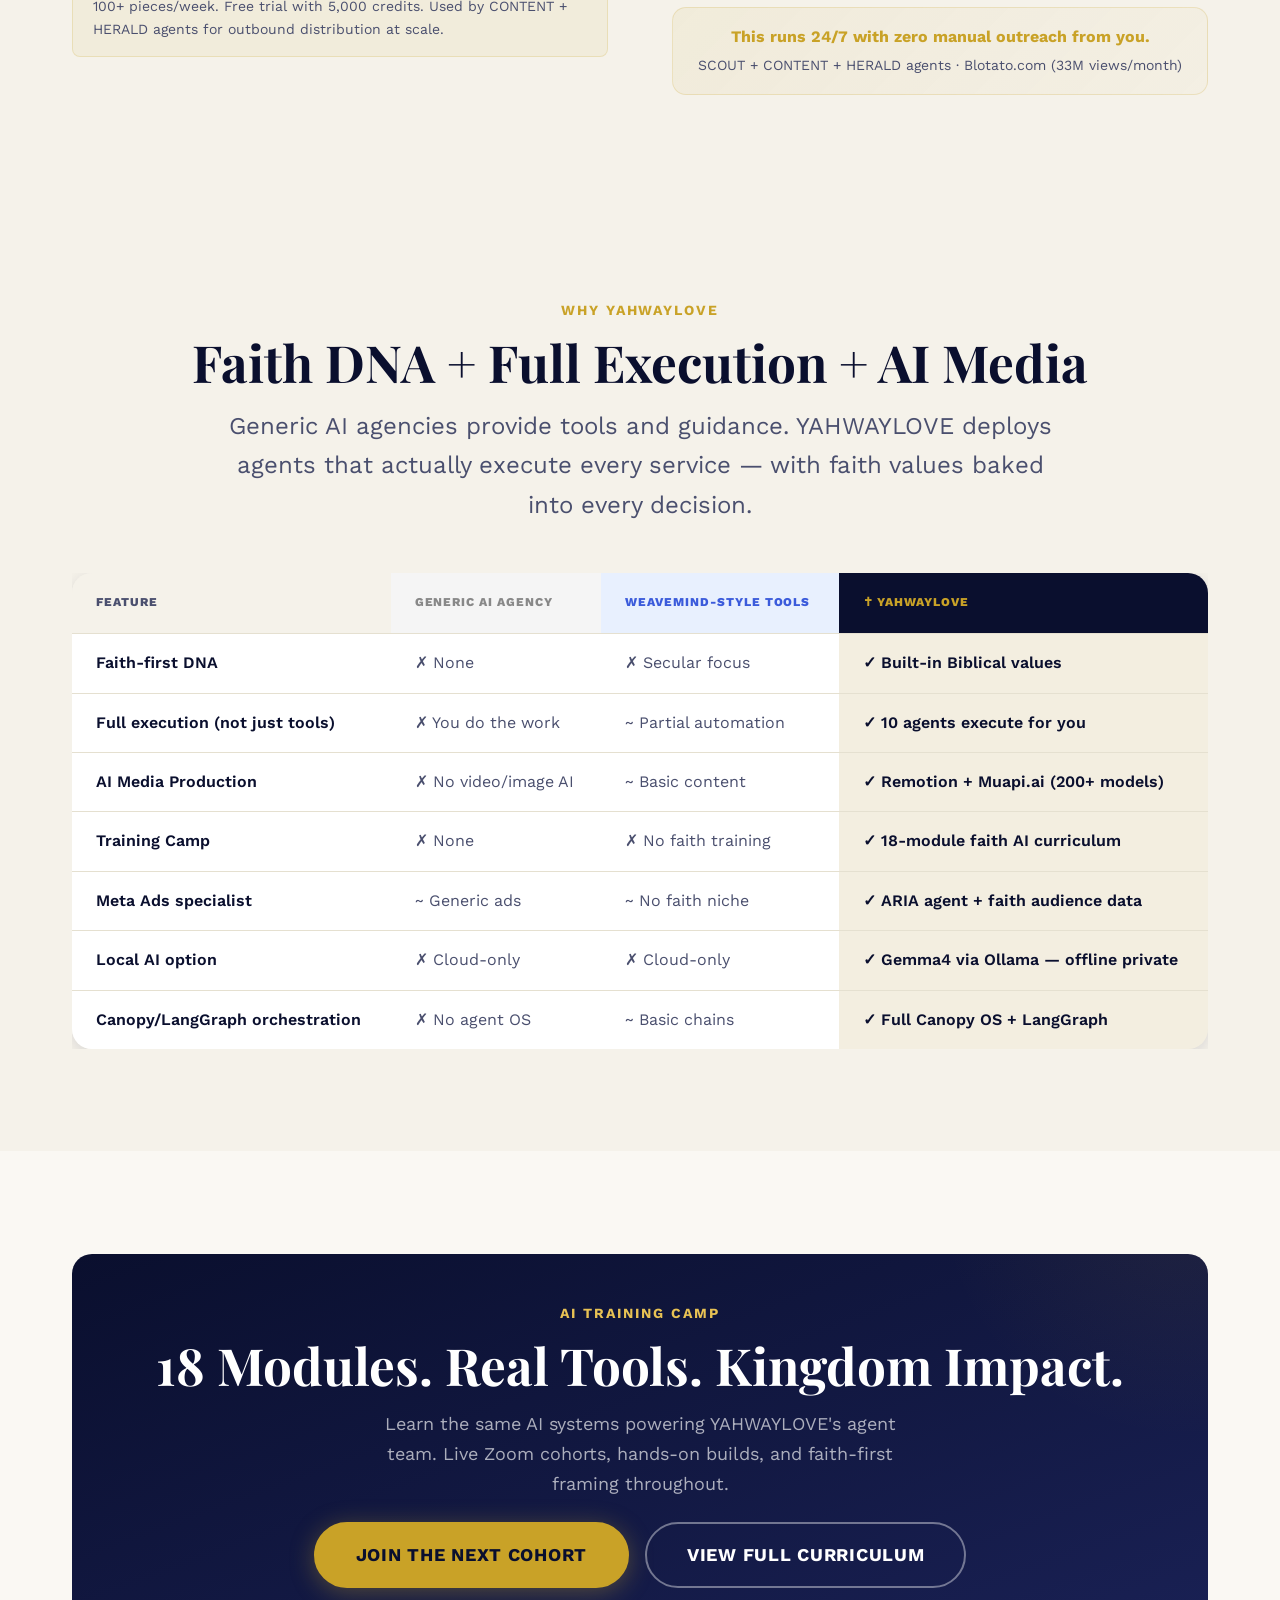
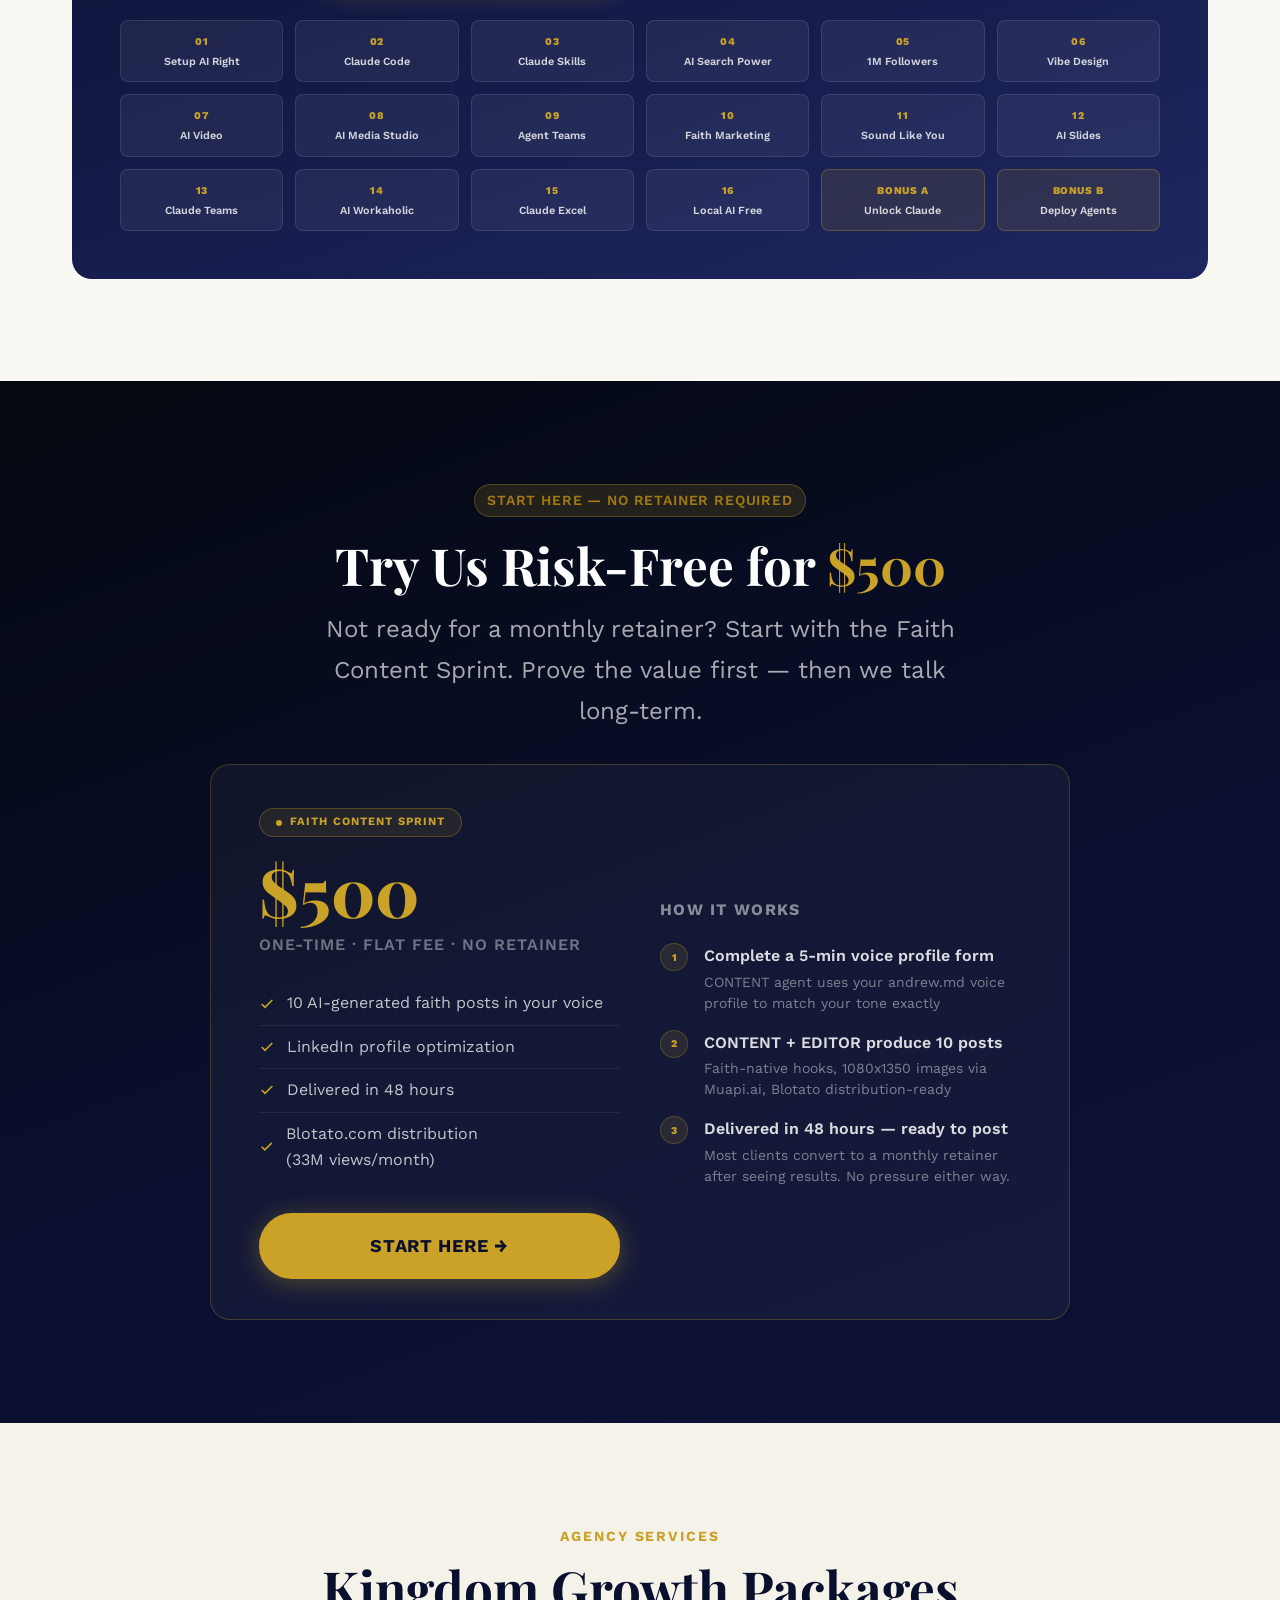
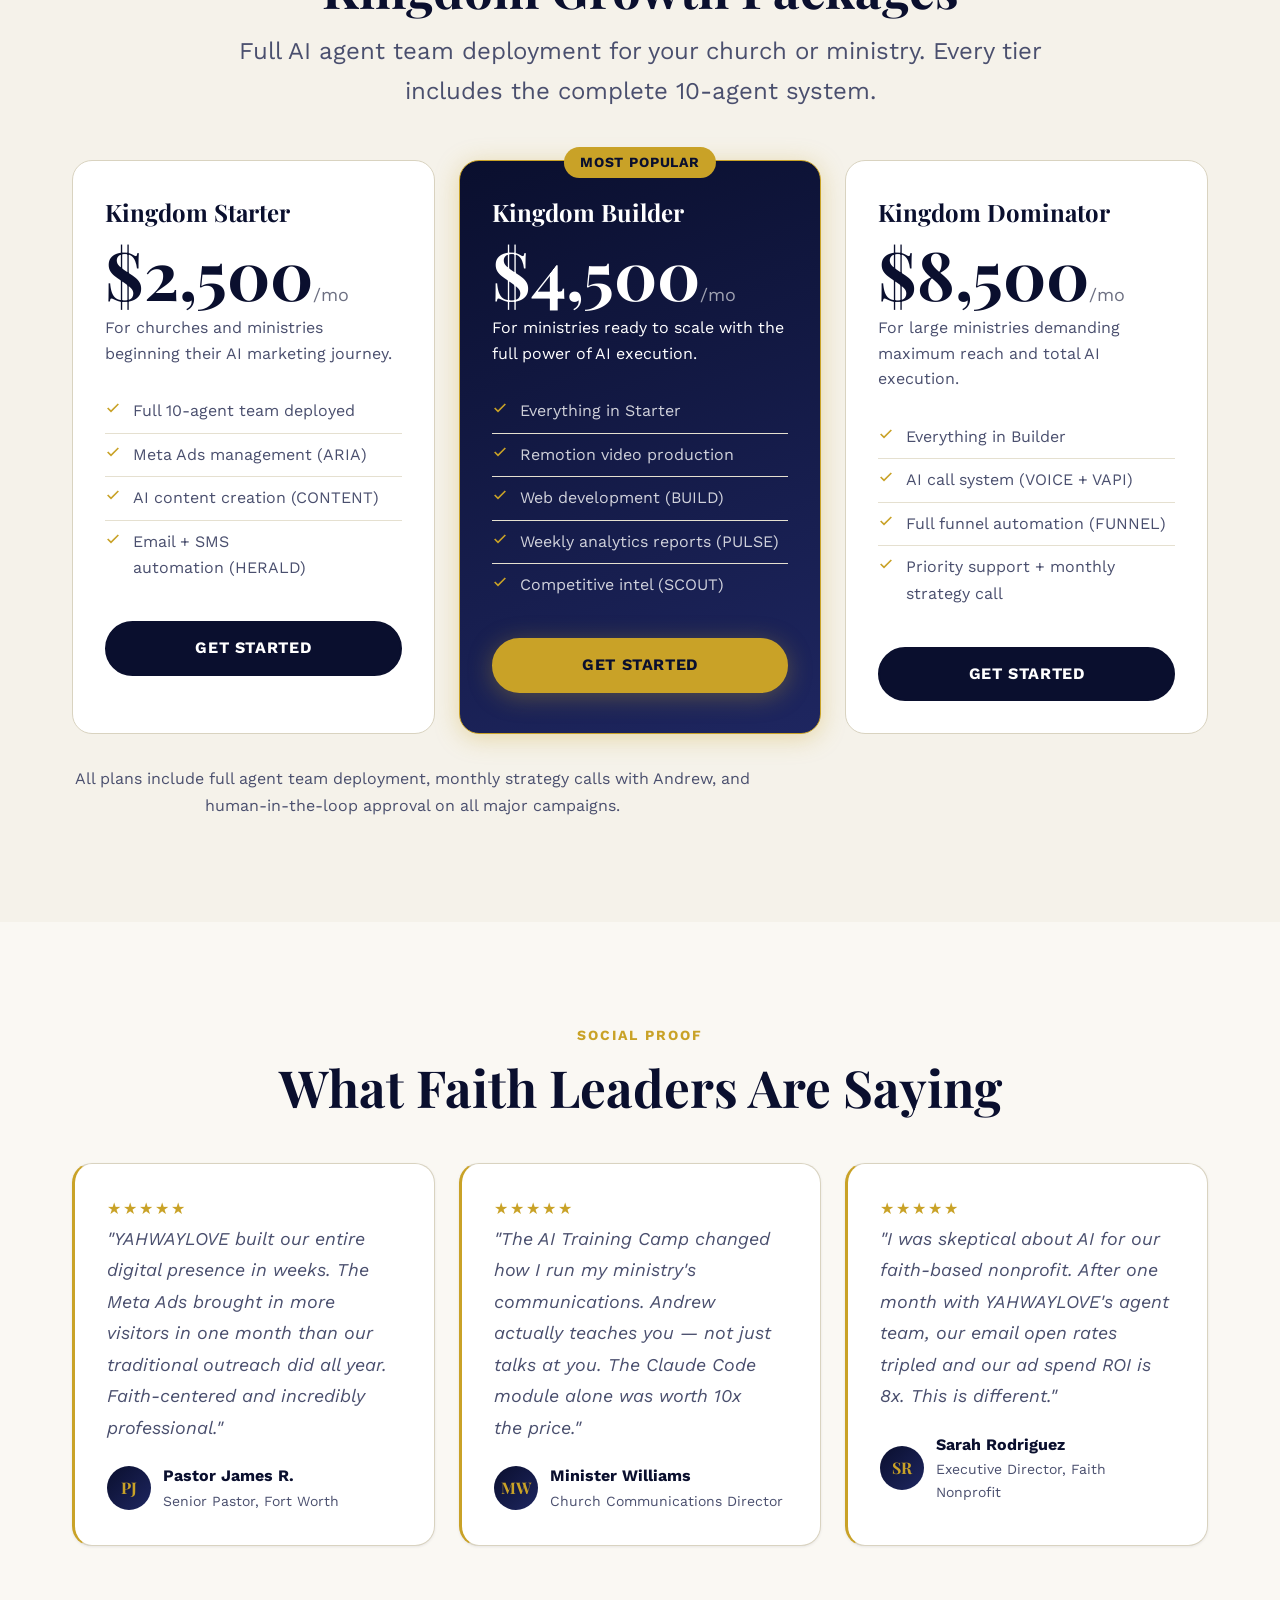
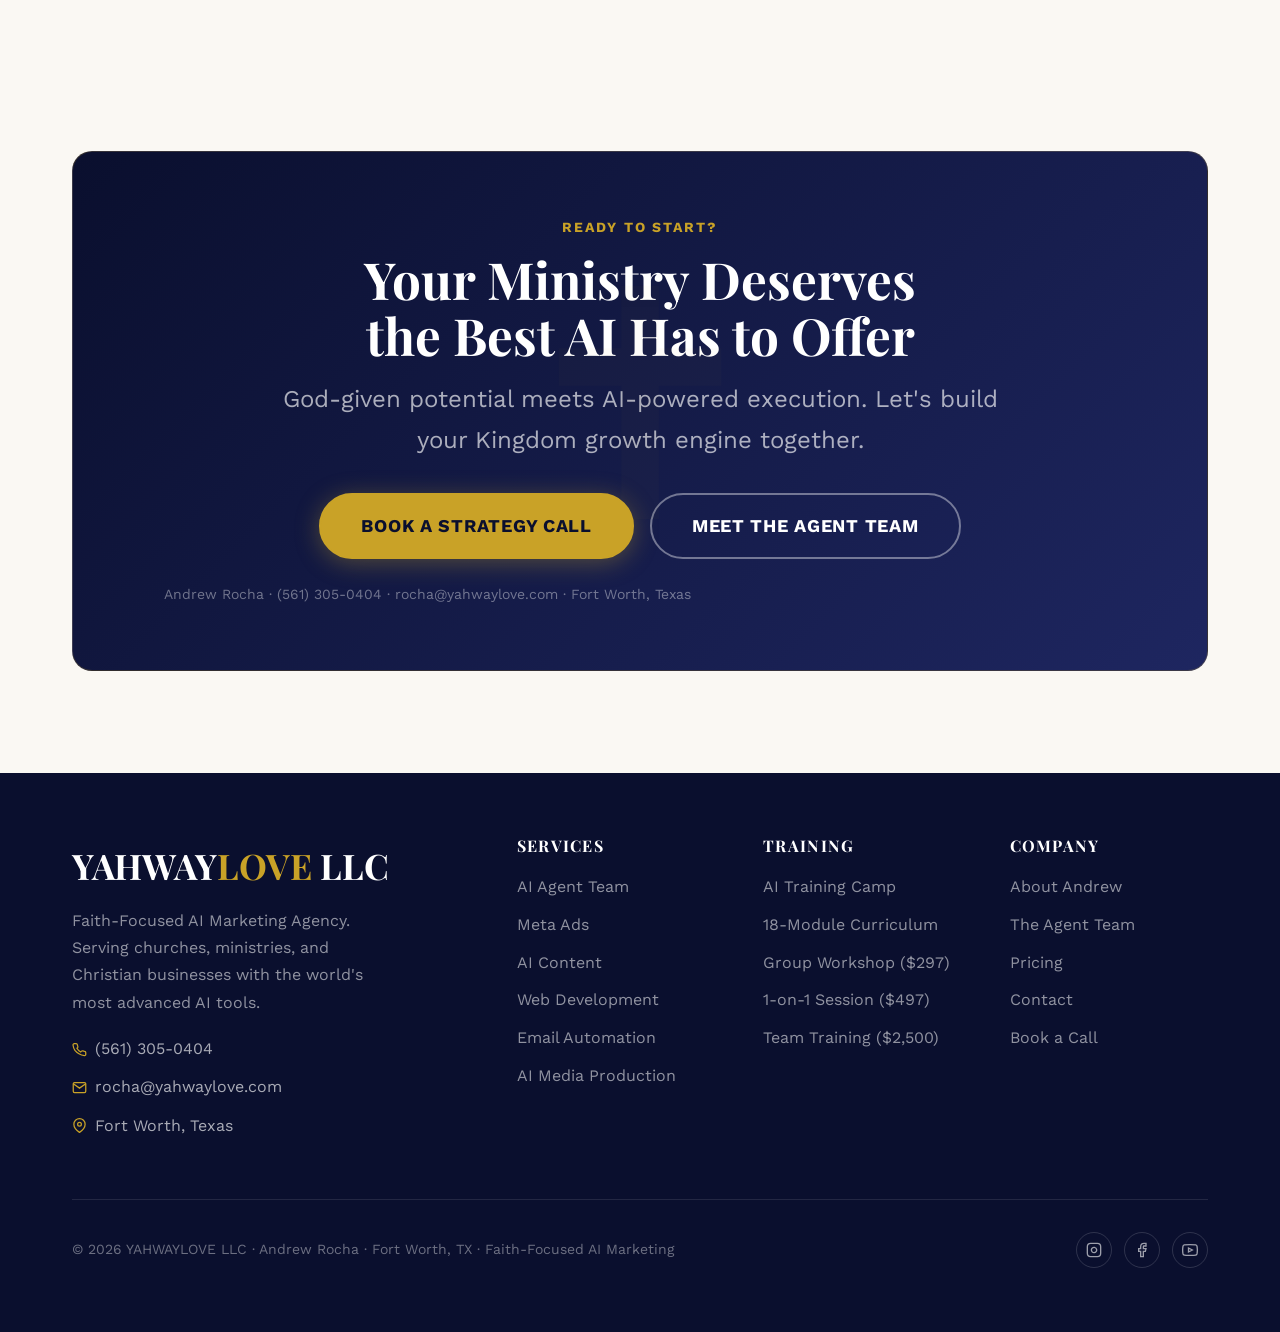
==== commit fa690976: "feat: complete rewrite — Canopy OS, Remotion video, 19-module curriculum, KAIROS daemon, $1K Money S" ====
--- a/index.html
+++ b/index.html
@@ -3,11 +3,11 @@
 <head>
   <meta charset="UTF-8" />
   <meta name="viewport" content="width=device-width, initial-scale=1.0" />
-  <title>YAHWAYLOVE — AI-Powered Marketing for Faith-Driven Organizations</title>
-  <meta name="description" content="YAHWAYLOVE LLC combines AI-driven marketing, Meta Ads strategy, and faith-centered storytelling to help churches, ministries, and Christian businesses grow to their God-given potential." />
+  <title>YAHWAYLOVE — Faith-Focused AI Marketing Agency | Fort Worth, TX</title>
+  <meta name="description" content="YAHWAYLOVE LLC is the only AI marketing agency built exclusively for faith-driven organizations. 10 autonomous agents handle Meta Ads, AI content, web dev, email automation, and more — running 24/7 for your church or ministry." />
   <meta name="author" content="Andrew Rocha" />
-  <meta property="og:title" content="YAHWAYLOVE — Faith. Strategy. Growth." />
-  <meta property="og:description" content="The only AI-powered marketing agency built exclusively for faith-driven organizations. Meta Ads, web development, content creation, and lead generation — rooted in purpose." />
+  <meta property="og:title" content="YAHWAYLOVE — Faith. AI. Kingdom Growth." />
+  <meta property="og:description" content="10 autonomous AI agents executing every marketing service for churches and ministries. Meta Ads + Remotion video + AI content + web dev — faith-first, execution-forward." />
   <meta property="og:type" content="website" />
   <link rel="canonical" href="https://yahwaylove.com/" />
 
@@ -22,7 +22,7 @@
   <link rel="stylesheet" href="css/components.css" />
 
   <style>
-    /* --- HERO --- */
+    /* ---- HERO ---- */
     .hero {
       position: relative;
       min-height: 100dvh;
@@ -31,714 +31,1278 @@
       background: linear-gradient(160deg, #040818 0%, #0a0f2e 50%, #131840 100%);
       overflow: hidden;
     }
-
-    .hero-bg-cross {
-      position: absolute;
-      top: 50%; left: 50%;
-      transform: translate(-50%, -50%);
-      width: 700px; height: 700px;
-      opacity: 0.03;
-      pointer-events: none;
-    }
-
-    .hero-particles {
+    .hero::before {
+      content: '';
       position: absolute;
       inset: 0;
       background:
-        radial-gradient(circle at 20% 20%, rgba(201,162,39,0.08) 0%, transparent 50%),
-        radial-gradient(circle at 80% 80%, rgba(201,162,39,0.05) 0%, transparent 50%),
-        radial-gradient(circle at 60% 30%, rgba(78,122,160,0.06) 0%, transparent 40%);
-    }
-
-    .hero-content {
+        radial-gradient(ellipse at 15% 60%, rgba(201,162,39,0.09) 0%, transparent 45%),
+        radial-gradient(ellipse at 85% 25%, rgba(59,130,246,0.08) 0%, transparent 40%),
+        radial-gradient(ellipse at 50% 100%, rgba(10,15,46,0.6) 0%, transparent 60%);
+      pointer-events: none;
+    }
+    .hero-grid {
+      display: grid;
+      grid-template-columns: 1fr 1fr;
+      gap: var(--space-16);
+      align-items: center;
       position: relative;
       z-index: 2;
-      max-width: var(--content-wide);
-      margin: 0 auto;
-      padding: var(--space-32) var(--space-8) var(--space-20);
-      display: grid;
-      grid-template-columns: 55% 45%;
-      align-items: center;
-      gap: var(--space-10);
-    }
-    .hero-left { min-width: 0; overflow: hidden; }
-
-    .hero-eyebrow {
+      padding-top: 7rem;
+    }
+    @media (max-width: 860px) { .hero-grid { grid-template-columns: 1fr; } }
+
+    .hero-badge {
       display: inline-flex;
       align-items: center;
       gap: var(--space-2);
-      background: rgba(201, 162, 39, 0.12);
-      border: 1px solid rgba(201, 162, 39, 0.3);
-      border-radius: var(--radius-full);
-      padding: var(--space-2) var(--space-4);
-      font-size: var(--text-xs);
+      background: rgba(201,162,39,0.12);
+      border: 1px solid rgba(201,162,39,0.3);
+      color: var(--brand-gold);
+      font-size: 0.72rem;
       font-weight: 700;
       letter-spacing: 0.1em;
       text-transform: uppercase;
-      color: var(--brand-gold);
-      margin-bottom: var(--space-6);
-    }
-
-    .hero-title {
+      padding: var(--space-1) var(--space-4);
+      border-radius: var(--radius-full);
+      margin-bottom: var(--space-5);
+    }
+    .hero-badge-dot {
+      width: 6px; height: 6px;
+      background: var(--brand-gold);
+      border-radius: 50%;
+      animation: pulse-dot 2s ease-in-out infinite;
+    }
+    @keyframes pulse-dot {
+      0%,100% { opacity: 1; transform: scale(1); }
+      50% { opacity: 0.5; transform: scale(0.7); }
+    }
+
+    .hero h1 {
       font-family: var(--font-display);
-      font-size: clamp(2.4rem, 5.5vw, 4.2rem);
+      font-size: var(--text-3xl);
       font-weight: 800;
       color: var(--brand-white);
-      line-height: 1.18;
+      line-height: 1.05;
+      letter-spacing: -0.02em;
       margin-bottom: var(--space-6);
-      letter-spacing: -0.02em;
-    }
-
-    .hero-title .accent {
-      color: var(--brand-gold);
-      display: block;
-    }
+    }
+    .hero h1 .gold { color: var(--brand-gold); }
+    .hero h1 .blue { color: #60a5fa; }
 
     .hero-sub {
       font-size: var(--text-lg);
-      color: rgba(255,255,255,0.7);
+      color: rgba(255,255,255,0.65);
       line-height: 1.7;
       max-width: 46ch;
       margin-bottom: var(--space-8);
     }
-
-    .hero-actions {
+    .hero-ctas {
       display: flex;
-      align-items: center;
       gap: var(--space-4);
       flex-wrap: wrap;
     }
 
-    .hero-trust {
-      margin-top: var(--space-10);
-      display: flex;
-      align-items: center;
-      gap: var(--space-4);
-      flex-wrap: wrap;
-    }
-
-    .hero-trust-text {
-      font-size: var(--text-xs);
-      color: rgba(255,255,255,0.4);
+    /* ---- AI OFFICE VISUALIZATION ---- */
+    .ai-office {
+      position: relative;
+    }
+    .ai-office-title {
+      font-size: 0.65rem;
+      font-weight: 700;
+      letter-spacing: 0.16em;
       text-transform: uppercase;
-      letter-spacing: 0.08em;
-    }
-
-    .hero-trust-items {
-      display: flex;
-      gap: var(--space-5);
-    }
-
-    .hero-trust-item {
-      display: flex;
-      align-items: center;
-      gap: var(--space-2);
-      font-size: var(--text-xs);
-      color: rgba(255,255,255,0.6);
-    }
-
-    .hero-trust-item svg { color: var(--brand-gold); }
-
-    /* Hero Right — stats / visual card */
-    .hero-card {
+      color: rgba(255,255,255,0.3);
+      text-align: center;
+      margin-bottom: var(--space-4);
+    }
+    .agent-grid {
+      display: grid;
+      grid-template-columns: repeat(5, 1fr);
+      gap: 10px;
+    }
+    @media (max-width: 640px) { .agent-grid { grid-template-columns: repeat(5, 1fr); gap: 6px; } }
+
+    .agent-card {
       background: rgba(255,255,255,0.04);
-      border: 1px solid rgba(201,162,39,0.2);
-      border-radius: var(--radius-xl);
-      padding: var(--space-8);
-      backdrop-filter: blur(12px);
-      -webkit-backdrop-filter: blur(12px);
-    }
-
-    .hero-card-label {
-      font-size: var(--text-xs);
-      text-transform: uppercase;
-      letter-spacing: 0.1em;
-      color: var(--brand-gold);
-      font-weight: 700;
-      margin-bottom: var(--space-5);
-    }
-
-    .hero-stat-row {
-      display: flex;
-      justify-content: space-between;
-      gap: var(--space-6);
-      margin-bottom: var(--space-6);
-      padding-bottom: var(--space-6);
-      border-bottom: 1px solid rgba(255,255,255,0.08);
-    }
-
-    .hero-stat-row:last-of-type {
-      margin-bottom: var(--space-8);
-      padding-bottom: 0;
-      border-bottom: none;
-    }
-
-    .hero-stat-big {
-      font-family: var(--font-display);
-      font-size: var(--text-2xl);
-      font-weight: 700;
-      color: var(--brand-gold);
-      line-height: 1;
-    }
-
-    .hero-stat-sublabel {
-      font-size: var(--text-xs);
-      color: rgba(255,255,255,0.5);
-      margin-top: var(--space-1);
-    }
-
-    .hero-progress-bar {
-      background: rgba(255,255,255,0.08);
-      border-radius: var(--radius-full);
-      height: 6px;
+      border: 1px solid rgba(255,255,255,0.08);
+      border-radius: 12px;
+      padding: 12px 6px;
+      text-align: center;
+      cursor: default;
+      transition: all 0.3s ease;
+      opacity: 0;
+      transform: translateY(12px) scale(0.95);
+      position: relative;
       overflow: hidden;
-      margin-bottom: var(--space-2);
-    }
-
-    .hero-progress-fill {
-      height: 100%;
-      border-radius: var(--radius-full);
-      background: linear-gradient(90deg, var(--brand-gold), var(--brand-gold-light));
-      animation: growBar 2s 0.5s cubic-bezier(0.16,1,0.3,1) both;
-    }
-
-    @keyframes growBar {
-      from { width: 0; }
-      to { width: var(--fill); }
-    }
-
-    .hero-progress-label {
-      display: flex;
-      justify-content: space-between;
-      font-size: var(--text-xs);
-      color: rgba(255,255,255,0.5);
-      margin-bottom: var(--space-4);
-    }
-
-    @media (max-width: 900px) {
-      .hero-content { grid-template-columns: 1fr; padding-top: var(--space-24); }
-      .hero-card { display: none; }
-    }
-
-    /* --- HOW IT WORKS --- */
-    .how-steps {
-      display: grid;
-      grid-template-columns: repeat(4, 1fr);
-      gap: var(--space-6);
-      position: relative;
-    }
-
-    .how-steps::before {
+    }
+    .agent-card.card-animate-in {
+      opacity: 1;
+      transform: translateY(0) scale(1);
+    }
+    .agent-card::before {
       content: '';
       position: absolute;
-      top: 32px; left: 10%; right: 10%;
-      height: 2px;
-      background: linear-gradient(90deg, transparent, var(--brand-gold), transparent);
-      opacity: 0.3;
-    }
-
-    @media (max-width: 900px) {
-      .how-steps { grid-template-columns: repeat(2, 1fr); }
-      .how-steps::before { display: none; }
-    }
-    @media (max-width: 560px) {
-      .how-steps { grid-template-columns: 1fr; }
-    }
-
-    .how-step {
-      text-align: center;
-      padding: var(--space-6);
-    }
-
-    .how-step-num {
-      width: 64px; height: 64px;
-      border-radius: var(--radius-full);
-      background: linear-gradient(135deg, var(--brand-navy), var(--brand-navy-soft));
-      border: 2px solid rgba(201,162,39,0.3);
+      inset: 0;
+      border-radius: 12px;
+      background: linear-gradient(135deg, rgba(201,162,39,0.05), transparent);
+      opacity: 0;
+      transition: opacity 0.3s;
+    }
+    .agent-card:hover::before { opacity: 1; }
+    .agent-card:hover {
+      border-color: rgba(201,162,39,0.35);
+      background: rgba(201,162,39,0.06);
+      transform: translateY(-3px);
+      box-shadow: 0 8px 24px rgba(0,0,0,0.3);
+    }
+    .agent-card.director-card {
+      border-color: rgba(201,162,39,0.25);
+      background: rgba(201,162,39,0.07);
+    }
+    .agent-icon {
+      width: 34px; height: 34px;
+      margin: 0 auto 6px;
+      background: rgba(255,255,255,0.07);
+      border-radius: 8px;
       display: flex;
       align-items: center;
       justify-content: center;
-      font-family: var(--font-display);
-      font-size: var(--text-xl);
+      color: var(--brand-gold);
+    }
+    .agent-card.blue-accent .agent-icon { color: #60a5fa; background: rgba(59,130,246,0.1); }
+    .agent-card.green-accent .agent-icon { color: #34d399; background: rgba(52,211,153,0.1); }
+    .agent-card.purple-accent .agent-icon { color: #a78bfa; background: rgba(167,139,250,0.1); }
+    .agent-card.orange-accent .agent-icon { color: #fb923c; background: rgba(251,146,60,0.1); }
+    .agent-card.pink-accent .agent-icon { color: #f472b6; background: rgba(244,114,182,0.1); }
+
+    .agent-name {
+      font-size: 0.6rem;
       font-weight: 800;
-      color: var(--brand-gold);
-      margin: 0 auto var(--space-5);
-      position: relative;
-      z-index: 1;
-    }
-
-    .how-step h3 {
-      font-family: var(--font-display);
-      font-size: var(--text-lg);
-      color: var(--color-text);
-      margin-bottom: var(--space-3);
-    }
-
-    .how-step p {
-      font-size: var(--text-sm);
-      color: var(--color-text-muted);
-      line-height: 1.65;
-      margin: 0 auto;
-    }
-
-    /* --- DARK HERO SECTION --- */
-    .section-dark {
-      background: linear-gradient(160deg, var(--brand-navy) 0%, #0d1235 100%);
-      color: var(--brand-white);
-    }
-
-    .section-dark .section-title { color: var(--brand-white); }
-    .section-dark .section-sub { color: rgba(255,255,255,0.65); }
-    .section-dark .section-label { color: var(--brand-gold); }
-
-    /* --- CTA BANNER --- */
-    .cta-banner {
-      background: linear-gradient(135deg, var(--brand-navy) 0%, var(--brand-navy-soft) 100%);
-      border-radius: var(--radius-xl);
-      padding: var(--space-12) var(--space-10);
-      text-align: center;
-      border: 1px solid rgba(201,162,39,0.25);
-      position: relative;
-      overflow: hidden;
-    }
-
-    .cta-banner::before {
-      content: '';
-      position: absolute;
-      inset: 0;
-      background: radial-gradient(ellipse at center, rgba(201,162,39,0.07) 0%, transparent 70%);
-    }
-
-    .cta-banner-content { position: relative; z-index: 1; }
-
-    .cta-banner h2 {
-      font-family: var(--font-display);
-      font-size: var(--text-2xl);
-      font-weight: 700;
-      color: var(--brand-white);
-      margin-bottom: var(--space-4);
-    }
-
-    .cta-banner p {
-      color: rgba(255,255,255,0.7);
-      font-size: var(--text-lg);
-      margin: 0 auto var(--space-8);
-      max-width: 50ch;
-    }
-
-    /* --- LOGO BAR --- */
-    .logo-bar {
+      letter-spacing: 0.1em;
+      text-transform: uppercase;
+      color: rgba(255,255,255,0.8);
+      margin-bottom: 5px;
+    }
+    .agent-status {
       display: flex;
       align-items: center;
       justify-content: center;
-      flex-wrap: wrap;
-      gap: var(--space-8) var(--space-12);
-    }
-
-    .logo-bar-item {
+      gap: 3px;
+      font-size: 0.5rem;
+      font-weight: 700;
+      letter-spacing: 0.08em;
+      color: #4ade80;
+      text-transform: uppercase;
+    }
+    .agent-status-dot {
+      width: 4px; height: 4px;
+      background: #4ade80;
+      border-radius: 50%;
+      animation: status-pulse 1.8s ease-in-out infinite;
+    }
+    @keyframes status-pulse {
+      0%,100% { opacity: 1; box-shadow: 0 0 0 0 rgba(74,222,128,0.6); }
+      50% { opacity: 0.7; box-shadow: 0 0 0 4px rgba(74,222,128,0); }
+    }
+
+    .office-footer {
+      display: flex;
+      align-items: center;
+      justify-content: center;
+      gap: var(--space-3);
+      margin-top: var(--space-5);
+      padding: var(--space-3) var(--space-5);
+      background: rgba(255,255,255,0.04);
+      border: 1px solid rgba(255,255,255,0.07);
+      border-radius: var(--radius-full);
+    }
+    .office-footer-dot { width: 8px; height: 8px; border-radius: 50%; background: #4ade80; animation: status-pulse 2s ease-in-out infinite; }
+    .office-footer-text { font-size: 0.7rem; font-weight: 600; letter-spacing: 0.06em; color: rgba(255,255,255,0.5); text-transform: uppercase; }
+    .office-footer-text strong { color: rgba(255,255,255,0.85); }
+
+    /* ---- TICKER ---- */
+    .ticker-bar {
+      background: var(--brand-navy);
+      border-top: 1px solid rgba(201,162,39,0.15);
+      border-bottom: 1px solid rgba(201,162,39,0.15);
+      padding: var(--space-3) 0;
+      overflow: hidden;
+    }
+    .ticker-track {
+      display: flex;
+      gap: 0;
+      animation: ticker-scroll 30s linear infinite;
+      white-space: nowrap;
+    }
+    .ticker-track:hover { animation-play-state: paused; }
+    @keyframes ticker-scroll {
+      0% { transform: translateX(0); }
+      100% { transform: translateX(-50%); }
+    }
+    .ticker-item {
+      display: inline-flex;
+      align-items: center;
+      gap: var(--space-3);
+      padding: 0 var(--space-8);
+      font-size: var(--text-sm);
+      font-weight: 600;
+      color: rgba(255,255,255,0.7);
+      letter-spacing: 0.02em;
+    }
+    .ticker-sep {
+      color: var(--brand-gold);
+      font-size: 1.2em;
+    }
+    .ticker-val {
+      color: var(--brand-gold);
+      font-weight: 700;
+    }
+
+    /* ---- HOW IT WORKS ---- */
+    .how-steps {
+      display: grid;
+      grid-template-columns: repeat(3,1fr);
+      gap: var(--space-6);
+    }
+    @media (max-width: 860px) { .how-steps { grid-template-columns: 1fr; } }
+    .step-card {
+      background: var(--color-surface);
+      border: 1px solid var(--color-border);
+      border-radius: var(--radius-xl);
+      padding: var(--space-8);
+      position: relative;
+    }
+    .step-number {
+      font-family: var(--font-display);
+      font-size: 4rem;
+      font-weight: 800;
+      color: rgba(201,162,39,0.12);
+      line-height: 1;
+      position: absolute;
+      top: var(--space-4);
+      right: var(--space-6);
+      letter-spacing: -0.04em;
+    }
+    .step-icon {
+      width: 52px; height: 52px;
+      background: linear-gradient(135deg, var(--brand-navy), var(--brand-navy-soft));
+      border-radius: var(--radius-lg);
+      display: flex; align-items: center; justify-content: center;
+      color: var(--brand-gold);
+      margin-bottom: var(--space-5);
+    }
+    .step-card h3 {
       font-family: var(--font-display);
       font-size: var(--text-lg);
       font-weight: 700;
-      color: var(--color-text-faint);
-      opacity: 0.6;
-      letter-spacing: -0.01em;
-    }
-
-    /* Hero scroll indicator */
-    .scroll-indicator {
+      margin-bottom: var(--space-3);
+      color: var(--color-text);
+      line-height: 1.3;
+    }
+    .step-card p { color: var(--color-text-muted); font-size: var(--text-base); line-height: 1.65; }
+
+    /* ---- TOOL ECOSYSTEM ---- */
+    .tool-grid {
+      display: grid;
+      grid-template-columns: repeat(5, 1fr);
+      gap: var(--space-4);
+    }
+    @media (max-width: 900px) { .tool-grid { grid-template-columns: repeat(3, 1fr); } }
+    @media (max-width: 640px) { .tool-grid { grid-template-columns: repeat(2, 1fr); } }
+
+    .tool-card {
+      background: var(--color-surface);
+      border: 1px solid var(--color-border);
+      border-radius: var(--radius-lg);
+      padding: var(--space-5) var(--space-4);
+      text-align: center;
+      transition: all var(--transition-interactive);
+      position: relative;
+      overflow: hidden;
+    }
+    .tool-card::before {
+      content: '';
       position: absolute;
-      bottom: var(--space-8);
-      left: 50%;
-      transform: translateX(-50%);
-      display: flex;
-      flex-direction: column;
-      align-items: center;
-      gap: var(--space-2);
-      color: rgba(255,255,255,0.3);
-      font-size: var(--text-xs);
+      top: 0; left: 0; right: 0;
+      height: 2px;
+      background: linear-gradient(90deg, var(--brand-gold), transparent);
+      opacity: 0;
+      transition: opacity 0.3s;
+    }
+    .tool-card:hover::before { opacity: 1; }
+    .tool-card:hover {
+      transform: translateY(-4px);
+      box-shadow: var(--shadow-lg);
+      border-color: rgba(201,162,39,0.25);
+    }
+    .tool-icon-wrap {
+      width: 44px; height: 44px;
+      background: linear-gradient(135deg, rgba(10,15,46,0.08), rgba(20,26,69,0.12));
+      border-radius: var(--radius-md);
+      display: flex; align-items: center; justify-content: center;
+      margin: 0 auto var(--space-3);
+      color: var(--brand-gold);
+    }
+    [data-theme='dark'] .tool-icon-wrap {
+      background: rgba(255,255,255,0.07);
+    }
+    .tool-name {
+      font-size: 0.75rem;
+      font-weight: 700;
+      color: var(--color-text);
+      margin-bottom: var(--space-1);
+      letter-spacing: 0.02em;
+    }
+    .tool-desc {
+      font-size: 0.68rem;
+      color: var(--color-text-muted);
+      line-height: 1.5;
+    }
+    .tool-tag {
+      display: inline-block;
+      margin-top: var(--space-2);
+      font-size: 0.6rem;
+      font-weight: 700;
+      letter-spacing: 0.06em;
+      text-transform: uppercase;
+      padding: 2px 8px;
+      border-radius: var(--radius-full);
+      background: rgba(59,130,246,0.1);
+      color: #60a5fa;
+    }
+    .tool-tag.gold-tag { background: rgba(201,162,39,0.12); color: var(--brand-gold); }
+    .tool-tag.green-tag { background: rgba(52,211,153,0.1); color: #34d399; }
+
+    /* ---- COMPARISON ---- */
+    .compare-table {
+      width: 100%;
+      border-collapse: collapse;
+      border-radius: var(--radius-xl);
+      overflow: hidden;
+      box-shadow: var(--shadow-md);
+    }
+    .compare-table th {
+      padding: var(--space-5) var(--space-6);
+      text-align: left;
+      font-size: 0.75rem;
+      font-weight: 800;
       letter-spacing: 0.08em;
       text-transform: uppercase;
-      animation: bounce 2s infinite;
-    }
-
-    @keyframes bounce {
-      0%, 100% { transform: translateX(-50%) translateY(0); }
-      50% { transform: translateX(-50%) translateY(6px); }
-    }
+    }
+    .compare-table th:first-child { background: var(--color-surface-2); color: var(--color-text-muted); }
+    .compare-table th.col-generic { background: #f5f5f5; color: #888; }
+    .compare-table th.col-weave { background: #e8f0fe; color: #3b5bdb; }
+    .compare-table th.col-ywl { background: var(--brand-navy); color: var(--brand-gold); }
+    [data-theme='dark'] .compare-table th.col-generic { background: rgba(255,255,255,0.05); color: rgba(255,255,255,0.4); }
+    [data-theme='dark'] .compare-table th.col-weave { background: rgba(59,130,246,0.1); color: #93c5fd; }
+
+    .compare-table td {
+      padding: var(--space-4) var(--space-6);
+      font-size: var(--text-sm);
+      border-top: 1px solid var(--color-divider);
+    }
+    .compare-table td:first-child { font-weight: 600; color: var(--color-text); background: var(--color-surface); }
+    .compare-table td.col-generic { color: var(--color-text-muted); background: var(--color-surface); }
+    .compare-table td.col-weave { color: var(--color-text-muted); background: var(--color-surface); }
+    .compare-table td.col-ywl { background: rgba(201,162,39,0.05); color: var(--color-text); font-weight: 600; }
+    .check-yes { color: #22c55e; font-weight: 700; }
+    .check-no { color: #ef4444; }
+    .check-partial { color: #f59e0b; }
+
+    /* ---- TRAINING PREVIEW ---- */
+    .training-preview {
+      background: linear-gradient(160deg, var(--brand-navy) 0%, var(--brand-navy-soft) 100%);
+      border-radius: var(--radius-xl);
+      padding: var(--space-12);
+      position: relative;
+      overflow: hidden;
+    }
+    .training-preview::before {
+      content: '';
+      position: absolute;
+      top: -50%; right: -20%;
+      width: 500px; height: 500px;
+      background: radial-gradient(circle, rgba(201,162,39,0.08) 0%, transparent 70%);
+    }
+    .module-mini-grid {
+      display: grid;
+      grid-template-columns: repeat(6, 1fr);
+      gap: var(--space-3);
+      margin-top: var(--space-8);
+    }
+    @media (max-width: 900px) { .module-mini-grid { grid-template-columns: repeat(3, 1fr); } }
+    @media (max-width: 640px) { .module-mini-grid { grid-template-columns: repeat(2, 1fr); } }
+
+    .module-mini {
+      background: rgba(255,255,255,0.06);
+      border: 1px solid rgba(255,255,255,0.1);
+      border-radius: var(--radius-md);
+      padding: var(--space-3);
+      text-align: center;
+    }
+    .module-mini-num {
+      font-size: 0.65rem;
+      font-weight: 800;
+      color: var(--brand-gold);
+      letter-spacing: 0.06em;
+      text-transform: uppercase;
+      margin-bottom: 4px;
+    }
+    .module-mini-title {
+      font-size: 0.68rem;
+      font-weight: 600;
+      color: rgba(255,255,255,0.8);
+      line-height: 1.4;
+    }
+
+    /* ---- AI MEDIA ---- */
+    .media-grid {
+      display: grid;
+      grid-template-columns: repeat(3, 1fr);
+      gap: var(--space-6);
+    }
+    @media (max-width: 860px) { .media-grid { grid-template-columns: 1fr 1fr; } }
+    @media (max-width: 640px) { .media-grid { grid-template-columns: 1fr; } }
+
+    .media-card {
+      background: linear-gradient(160deg, var(--brand-navy) 0%, var(--brand-navy-soft) 100%);
+      border: 1px solid rgba(201,162,39,0.15);
+      border-radius: var(--radius-xl);
+      padding: var(--space-8);
+      position: relative;
+      overflow: hidden;
+      transition: all var(--transition-interactive);
+    }
+    .media-card:hover {
+      transform: translateY(-4px);
+      border-color: rgba(201,162,39,0.35);
+      box-shadow: 0 12px 40px rgba(0,0,0,0.25);
+    }
+    .media-card::after {
+      content: '';
+      position: absolute;
+      bottom: 0; left: 0; right: 0;
+      height: 60px;
+      background: linear-gradient(transparent, rgba(10,15,46,0.4));
+    }
+    .media-label {
+      font-size: 0.65rem;
+      font-weight: 700;
+      letter-spacing: 0.12em;
+      text-transform: uppercase;
+      color: var(--brand-gold);
+      margin-bottom: var(--space-3);
+    }
+    .media-card h3 {
+      font-family: var(--font-display);
+      font-size: var(--text-lg);
+      font-weight: 700;
+      color: var(--brand-white);
+      margin-bottom: var(--space-3);
+      line-height: 1.3;
+    }
+    .media-card p {
+      font-size: var(--text-sm);
+      color: rgba(255,255,255,0.6);
+      line-height: 1.65;
+    }
+    .media-tech-pills {
+      display: flex;
+      flex-wrap: wrap;
+      gap: var(--space-2);
+      margin-top: var(--space-4);
+    }
+    .media-pill {
+      display: inline-block;
+      font-size: 0.6rem;
+      font-weight: 700;
+      letter-spacing: 0.06em;
+      text-transform: uppercase;
+      padding: 3px 10px;
+      border-radius: var(--radius-full);
+      background: rgba(255,255,255,0.08);
+      color: rgba(255,255,255,0.65);
+      border: 1px solid rgba(255,255,255,0.1);
+    }
+
+    /* ---- PRICING PREVIEW ---- */
+    .pricing-preview-grid {
+      display: grid;
+      grid-template-columns: repeat(3, 1fr);
+      gap: var(--space-6);
+    }
+    @media (max-width: 860px) { .pricing-preview-grid { grid-template-columns: 1fr; } }
+
+    /* ---- CTA BAND ---- */
+    .cta-band {
+      background: linear-gradient(135deg, var(--brand-navy) 0%, var(--brand-navy-soft) 100%);
+      border: 1px solid rgba(201,162,39,0.2);
+      border-radius: var(--radius-xl);
+      padding: var(--space-16) var(--space-12);
+      text-align: center;
+      position: relative;
+      overflow: hidden;
+    }
+    .cta-band::before {
+      content: '✝';
+      position: absolute;
+      font-size: 20rem;
+      opacity: 0.02;
+      top: 50%; left: 50%;
+      transform: translate(-50%, -50%);
+      color: var(--brand-gold);
+      font-family: serif;
+      pointer-events: none;
+    }
+
+    /* ---- TESTIMONIALS ---- */
+    .testimonials-grid {
+      display: grid;
+      grid-template-columns: repeat(3, 1fr);
+      gap: var(--space-6);
+    }
+    @media (max-width: 900px) { .testimonials-grid { grid-template-columns: 1fr 1fr; } }
+    @media (max-width: 640px) { .testimonials-grid { grid-template-columns: 1fr; } }
+
+    /* ---- STATS BAND ---- */
+    .stats-band {
+      background: var(--brand-navy);
+      padding: var(--space-16) 0;
+    }
+    .stats-row {
+      display: grid;
+      grid-template-columns: repeat(4, 1fr);
+      gap: var(--space-8);
+      text-align: center;
+    }
+    @media (max-width: 640px) { .stats-row { grid-template-columns: repeat(2, 1fr); gap: var(--space-8) var(--space-4); } }
   </style>
 </head>
 <body>
 
 <!-- ====== NAV ====== -->
-<nav class="nav" role="navigation" aria-label="Main navigation">
+<nav class="nav" aria-label="Main navigation">
   <div class="nav-inner">
-    <a href="index.html" class="nav-logo" aria-label="YAHWAYLOVE Home">
-      <!-- SVG Logo -->
-      <svg width="36" height="36" viewBox="0 0 36 36" fill="none" aria-hidden="true">
-        <rect width="36" height="36" rx="8" fill="#C9A227"/>
-        <path d="M18 6 L28 14 L28 26 L18 30 L8 26 L8 14 Z" fill="none" stroke="#0A0F2E" stroke-width="2"/>
-        <path d="M18 6 L18 30 M8 14 L28 14 M8 26 L28 26" stroke="#0A0F2E" stroke-width="1.5" opacity="0.5"/>
-        <circle cx="18" cy="20" r="4" fill="#0A0F2E"/>
-        <circle cx="18" cy="20" r="2" fill="#C9A227"/>
+    <a href="index.html" class="nav-logo" aria-label="YAHWAYLOVE home">
+      <svg width="32" height="32" viewBox="0 0 32 32" fill="none" aria-hidden="true">
+        <rect width="32" height="32" rx="8" fill="#c9a227"/>
+        <path d="M16 6 L26 24 L16 20 L6 24 Z" fill="#0a0f2e"/>
+        <path d="M16 11 L22 23 L16 20 L10 23 Z" fill="#c9a227" opacity="0.4"/>
+        <rect x="14.5" y="8" width="3" height="16" rx="1.5" fill="#0a0f2e"/>
       </svg>
       <span class="nav-logo-text">YAHWAY<span>LOVE</span></span>
     </a>
-
-    <button class="hamburger" aria-label="Open menu" aria-expanded="false">
-      <span></span><span></span><span></span>
-    </button>
-
-    <ul class="nav-links" role="list">
+    <ul class="nav-links">
       <li><a href="index.html">Home</a></li>
+      <li><a href="pages/agents.html">Agent Team</a></li>
       <li><a href="pages/services.html">Services</a></li>
-      <li><a href="pages/about.html">About</a></li>
-      <li><a href="pages/portfolio.html">Portfolio</a></li>
-      <li><a href="pages/agents.html">Agent Team</a></li>
-      <li><a href="pages/training.html">AI Training</a></li>
+      <li><a href="pages/training.html">Training Camp</a></li>
       <li><a href="pages/pricing.html">Pricing</a></li>
-      <li><a href="pages/contact.html" class="nav-cta">Work With Us</a></li>
+      <li><a href="pages/contact.html" class="nav-cta">Book a Call</a></li>
     </ul>
-
-    <button class="theme-toggle" data-theme-toggle aria-label="Toggle dark mode">
-      <svg width="18" height="18" viewBox="0 0 24 24" fill="none" stroke="currentColor" stroke-width="2">
-        <path d="M21 12.79A9 9 0 1 1 11.21 3 7 7 0 0 0 21 12.79z"/>
-      </svg>
-    </button>
+    <div style="display:flex;align-items:center;gap:var(--space-3);">
+      <button class="theme-toggle" data-theme-toggle aria-label="Toggle theme">
+        <svg width="18" height="18" viewBox="0 0 24 24" fill="none" stroke="currentColor" stroke-width="2"><circle cx="12" cy="12" r="5"/><path d="M12 1v2M12 21v2M4.22 4.22l1.42 1.42M18.36 18.36l1.42 1.42M1 12h2M21 12h2M4.22 19.78l1.42-1.42M18.36 5.64l1.42-1.42"/></svg>
+      </button>
+      <button class="hamburger" aria-expanded="false" aria-label="Open menu">
+        <span></span><span></span><span></span>
+      </button>
+    </div>
   </div>
 </nav>
 
 <!-- ====== HERO ====== -->
-<section class="hero" aria-label="Hero">
-  <div class="hero-particles" aria-hidden="true"></div>
-
-  <!-- Background cross watermark -->
-  <svg class="hero-bg-cross" viewBox="0 0 700 700" fill="none" aria-hidden="true">
-    <path d="M350 50 L350 650 M50 350 L650 350" stroke="white" stroke-width="60"/>
-  </svg>
-
-  <div class="hero-content">
-    <!-- Left: Copy -->
-    <div>
-      <div class="hero-eyebrow" data-animate>
-        <svg width="14" height="14" viewBox="0 0 24 24" fill="currentColor"><path d="M12 2L15.09 8.26L22 9.27L17 14.14L18.18 21.02L12 17.77L5.82 21.02L7 14.14L2 9.27L8.91 8.26L12 2Z"/></svg>
-        Faith-First AI Marketing Agency
-      </div>
-
-      <h1 class="hero-title" data-animate data-animate-delay="1">
-        Grow Your Ministry
-        <span class="accent">Without Compromise</span>
-      </h1>
-
-      <p class="hero-sub" data-animate data-animate-delay="2">
-        YAHWAYLOVE combines AI-powered marketing, precision Meta Ads, and faith-centered storytelling — built exclusively for churches, ministries, and Christian businesses ready to scale.
-      </p>
-
-      <div class="hero-actions" data-animate data-animate-delay="3">
-        <a href="pages/training.html" class="btn btn-primary btn-lg">
-          Join AI Training Camp
-          <svg width="18" height="18" viewBox="0 0 24 24" fill="none" stroke="currentColor" stroke-width="2.5">
-            <path d="M5 12h14M12 5l7 7-7 7"/>
-          </svg>
-        </a>
-        <a href="pages/services.html" class="btn btn-outline btn-lg">See Our Services</a>
-      </div>
-
-      <div class="hero-trust" data-animate data-animate-delay="4">
-        <span class="hero-trust-text">Trusted by</span>
-        <div class="hero-trust-items">
-          <span class="hero-trust-item">
-            <svg width="14" height="14" viewBox="0 0 24 24" fill="currentColor"><path d="M12 2L15.09 8.26L22 9.27L17 14.14L18.18 21.02L12 17.77L5.82 21.02L7 14.14L2 9.27L8.91 8.26L12 2Z"/></svg>
-            Churches
-          </span>
-          <span class="hero-trust-item">
-            <svg width="14" height="14" viewBox="0 0 24 24" fill="currentColor"><path d="M12 2L15.09 8.26L22 9.27L17 14.14L18.18 21.02L12 17.77L5.82 21.02L7 14.14L2 9.27L8.91 8.26L12 2Z"/></svg>
-            Ministries
-          </span>
-          <span class="hero-trust-item">
-            <svg width="14" height="14" viewBox="0 0 24 24" fill="currentColor"><path d="M12 2L15.09 8.26L22 9.27L17 14.14L18.18 21.02L12 17.77L5.82 21.02L7 14.14L2 9.27L8.91 8.26L12 2Z"/></svg>
-            Christian Businesses
-          </span>
-        </div>
-      </div>
-    </div>
-
-    <!-- Right: Metrics card -->
-    <div class="hero-card" data-animate data-animate-delay="2">
-      <div class="hero-card-label">Client Results at a Glance</div>
-
-      <div class="hero-stat-row">
-        <div>
-          <div class="hero-stat-big"><span data-count="312" data-suffix="%">0%</span></div>
-          <div class="hero-stat-sublabel">Avg. Reach Increase</div>
-        </div>
-        <div>
-          <div class="hero-stat-big"><span data-count="4" data-suffix="x">0x</span></div>
-          <div class="hero-stat-sublabel">Lead Volume Growth</div>
-        </div>
-      </div>
-
+<section class="hero">
+  <div class="container">
+    <div class="hero-grid">
+      <!-- Left: Copy -->
       <div>
-        <div class="hero-progress-label">
-          <span>Meta Ad ROAS</span>
-          <span style="color:var(--brand-gold);font-weight:700;">4.8×</span>
-        </div>
-        <div class="hero-progress-bar">
-          <div class="hero-progress-fill" style="--fill: 82%;"></div>
-        </div>
-
-        <div class="hero-progress-label">
-          <span>Funnel Conversion</span>
-          <span style="color:var(--brand-gold);font-weight:700;">18.3%</span>
-        </div>
-        <div class="hero-progress-bar">
-          <div class="hero-progress-fill" style="--fill: 65%;"></div>
-        </div>
-
-        <div class="hero-progress-label">
-          <span>Engagement Rate</span>
-          <span style="color:var(--brand-gold);font-weight:700;">9.2%</span>
-        </div>
-        <div class="hero-progress-bar">
-          <div class="hero-progress-fill" style="--fill: 48%;"></div>
-        </div>
-      </div>
-
-      <a href="pages/contact.html" class="btn btn-primary w-full" style="margin-top:var(--space-6);">
-        Get Your Free Audit
-      </a>
-    </div>
-  </div>
-
-  <div class="scroll-indicator" aria-hidden="true">
-    <span>Scroll</span>
-    <svg width="20" height="20" viewBox="0 0 24 24" fill="none" stroke="currentColor" stroke-width="2">
-      <path d="M12 5v14M5 12l7 7 7-7"/>
-    </svg>
+        <div class="hero-badge">
+          <span class="hero-badge-dot"></span>
+          Faith-Focused AI Marketing Agency — Fort Worth, TX
+        </div>
+        <h1>
+          10 AI Agents<br/>
+          Working <span class="gold">24/7</span> for<br/>
+          Your <span class="blue">Ministry</span>
+        </h1>
+        <p class="hero-sub">
+          YAHWAYLOVE deploys a full AI agent team that executes every marketing service for your church or faith business — Meta Ads, content creation, email automation, web dev, and more. No assistants. Actual execution.
+        </p>
+        <div class="hero-ctas">
+          <a href="pages/training.html" class="btn btn-primary btn-lg">
+            <svg width="18" height="18" viewBox="0 0 24 24" fill="none" stroke="currentColor" stroke-width="2.5"><path d="M12 2L2 7l10 5 10-5-10-5z"/><path d="M2 17l10 5 10-5"/><path d="M2 12l10 5 10-5"/></svg>
+            Join AI Training Camp
+          </a>
+          <a href="pages/contact.html" class="btn btn-outline btn-lg">
+            <svg width="18" height="18" viewBox="0 0 24 24" fill="none" stroke="currentColor" stroke-width="2"><rect x="3" y="4" width="18" height="18" rx="2" ry="2"/><line x1="16" y1="2" x2="16" y2="6"/><line x1="8" y1="2" x2="8" y2="6"/><line x1="3" y1="10" x2="21" y2="10"/></svg>
+            Book Strategy Call
+          </a>
+        </div>
+      </div>
+
+      <!-- Right: AI Office -->
+      <div class="ai-office">
+        <p class="ai-office-title">Live Agent Office — Canopy OS</p>
+        <div class="agent-grid" id="agentGrid">
+
+          <div class="agent-card director-card" data-delay="0">
+            <div class="agent-icon">
+              <svg width="18" height="18" viewBox="0 0 24 24" fill="none" stroke="currentColor" stroke-width="2"><circle cx="12" cy="12" r="3"/><path d="M12 2C6.477 2 2 6.477 2 12s4.477 10 10 10 10-4.477 10-10S17.523 2 12 2z"/><path d="M12 8v4l3 3"/></svg>
+            </div>
+            <div class="agent-name">Director</div>
+            <div class="agent-status"><span class="agent-status-dot"></span>Active</div>
+          </div>
+
+          <div class="agent-card blue-accent" data-delay="1">
+            <div class="agent-icon">
+              <svg width="18" height="18" viewBox="0 0 24 24" fill="none" stroke="currentColor" stroke-width="2"><path d="M3 9l9-7 9 7v11a2 2 0 0 1-2 2H5a2 2 0 0 1-2-2z"/><polyline points="9 22 9 12 15 12 15 22"/></svg>
+            </div>
+            <div class="agent-name">ARIA</div>
+            <div class="agent-status"><span class="agent-status-dot"></span>Active</div>
+          </div>
+
+          <div class="agent-card green-accent" data-delay="2">
+            <div class="agent-icon">
+              <svg width="18" height="18" viewBox="0 0 24 24" fill="none" stroke="currentColor" stroke-width="2"><polygon points="12 2 15.09 8.26 22 9.27 17 14.14 18.18 21.02 12 17.77 5.82 21.02 7 14.14 2 9.27 8.91 8.26 12 2"/></svg>
+            </div>
+            <div class="agent-name">Content</div>
+            <div class="agent-status"><span class="agent-status-dot"></span>Active</div>
+          </div>
+
+          <div class="agent-card purple-accent" data-delay="3">
+            <div class="agent-icon">
+              <svg width="18" height="18" viewBox="0 0 24 24" fill="none" stroke="currentColor" stroke-width="2"><path d="M4 4h16c1.1 0 2 .9 2 2v12c0 1.1-.9 2-2 2H4c-1.1 0-2-.9-2-2V6c0-1.1.9-2 2-2z"/><polyline points="22,6 12,13 2,6"/></svg>
+            </div>
+            <div class="agent-name">Herald</div>
+            <div class="agent-status"><span class="agent-status-dot"></span>Active</div>
+          </div>
+
+          <div class="agent-card orange-accent" data-delay="4">
+            <div class="agent-icon">
+              <svg width="18" height="18" viewBox="0 0 24 24" fill="none" stroke="currentColor" stroke-width="2"><path d="M22 16.92v3a2 2 0 0 1-2.18 2 19.79 19.79 0 0 1-8.63-3.07A19.5 19.5 0 0 1 4.69 13.4a19.79 19.79 0 0 1-3.07-8.67A2 2 0 0 1 3.6 2.69h3a2 2 0 0 1 2 1.72c.127.96.361 1.903.7 2.81a2 2 0 0 1-.45 2.11L7.91 9.91a16 16 0 0 0 6.06 6.06l1.28-1.28a2 2 0 0 1 2.11-.45c.907.339 1.85.573 2.81.7A2 2 0 0 1 22 16.92z"/></svg>
+            </div>
+            <div class="agent-name">Voice</div>
+            <div class="agent-status"><span class="agent-status-dot"></span>Active</div>
+          </div>
+
+          <div class="agent-card blue-accent" data-delay="5">
+            <div class="agent-icon">
+              <svg width="18" height="18" viewBox="0 0 24 24" fill="none" stroke="currentColor" stroke-width="2"><path d="M22 11.08V12a10 10 0 1 1-5.93-9.14"/><polyline points="22 4 12 14.01 9 11.01"/></svg>
+            </div>
+            <div class="agent-name">Funnel</div>
+            <div class="agent-status"><span class="agent-status-dot"></span>Active</div>
+          </div>
+
+          <div class="agent-card green-accent" data-delay="6">
+            <div class="agent-icon">
+              <svg width="18" height="18" viewBox="0 0 24 24" fill="none" stroke="currentColor" stroke-width="2"><polyline points="16 18 22 12 16 6"/><polyline points="8 6 2 12 8 18"/></svg>
+            </div>
+            <div class="agent-name">Build</div>
+            <div class="agent-status"><span class="agent-status-dot"></span>Active</div>
+          </div>
+
+          <div class="agent-card pink-accent" data-delay="7">
+            <div class="agent-icon">
+              <svg width="18" height="18" viewBox="0 0 24 24" fill="none" stroke="currentColor" stroke-width="2"><line x1="18" y1="20" x2="18" y2="10"/><line x1="12" y1="20" x2="12" y2="4"/><line x1="6" y1="20" x2="6" y2="14"/></svg>
+            </div>
+            <div class="agent-name">Pulse</div>
+            <div class="agent-status"><span class="agent-status-dot"></span>Active</div>
+          </div>
+
+          <div class="agent-card orange-accent" data-delay="8">
+            <div class="agent-icon">
+              <svg width="18" height="18" viewBox="0 0 24 24" fill="none" stroke="currentColor" stroke-width="2"><circle cx="11" cy="11" r="8"/><line x1="21" y1="21" x2="16.65" y2="16.65"/></svg>
+            </div>
+            <div class="agent-name">Scout</div>
+            <div class="agent-status"><span class="agent-status-dot"></span>Active</div>
+          </div>
+
+          <div class="agent-card purple-accent" data-delay="9">
+            <div class="agent-icon">
+              <svg width="18" height="18" viewBox="0 0 24 24" fill="none" stroke="currentColor" stroke-width="2"><path d="M12 20h9"/><path d="M16.5 3.5a2.121 2.121 0 0 1 3 3L7 19l-4 1 1-4L16.5 3.5z"/></svg>
+            </div>
+            <div class="agent-name">Editor</div>
+            <div class="agent-status"><span class="agent-status-dot"></span>Active</div>
+          </div>
+
+        </div>
+        <div class="office-footer">
+          <span class="office-footer-dot"></span>
+          <span class="office-footer-text">Powered by <strong>Canopy OS</strong> · 330+ Agent Templates · 9-Step Heartbeat</span>
+        </div>
+      </div>
+    </div>
   </div>
 </section>
 
-<!-- ====== LOGO BAR — Social Proof ====== -->
-<section style="padding-block:var(--space-10);background:var(--color-surface-2);border-top:1px solid var(--color-border);border-bottom:1px solid var(--color-border);">
+<!-- ====== TICKER ====== -->
+<div class="ticker-bar" aria-hidden="true">
+  <div class="ticker-track">
+    <span class="ticker-item"><span class="ticker-val">200+</span> AI Models Deployed <span class="ticker-sep">✦</span></span>
+    <span class="ticker-item"><span class="ticker-val">10</span> Autonomous Agents <span class="ticker-sep">✦</span></span>
+    <span class="ticker-item">Faith-First Marketing <span class="ticker-sep">✦</span></span>
+    <span class="ticker-item">Meta Ads + AI Content + Web Dev <span class="ticker-sep">✦</span></span>
+    <span class="ticker-item"><span class="ticker-val">$40K/Month</span> Revenue System <span class="ticker-sep">✦</span></span>
+    <span class="ticker-item">Remotion Programmatic Video <span class="ticker-sep">✦</span></span>
+    <span class="ticker-item">Fort Worth, TX · Andrew Rocha <span class="ticker-sep">✦</span></span>
+    <span class="ticker-item"><span class="ticker-val">18-Module</span> AI Training Camp <span class="ticker-sep">✦</span></span>
+    <!-- Duplicate for seamless loop -->
+    <span class="ticker-item"><span class="ticker-val">200+</span> AI Models Deployed <span class="ticker-sep">✦</span></span>
+    <span class="ticker-item"><span class="ticker-val">10</span> Autonomous Agents <span class="ticker-sep">✦</span></span>
+    <span class="ticker-item">Faith-First Marketing <span class="ticker-sep">✦</span></span>
+    <span class="ticker-item">Meta Ads + AI Content + Web Dev <span class="ticker-sep">✦</span></span>
+    <span class="ticker-item"><span class="ticker-val">$40K/Month</span> Revenue System <span class="ticker-sep">✦</span></span>
+    <span class="ticker-item">Remotion Programmatic Video <span class="ticker-sep">✦</span></span>
+    <span class="ticker-item">Fort Worth, TX · Andrew Rocha <span class="ticker-sep">✦</span></span>
+    <span class="ticker-item"><span class="ticker-val">18-Module</span> AI Training Camp <span class="ticker-sep">✦</span></span>
+  </div>
+</div>
+
+<!-- ====== STATS ====== -->
+<div class="stats-band" data-animate>
   <div class="container">
-    <p class="text-center" style="font-size:var(--text-xs);text-transform:uppercase;letter-spacing:0.1em;color:var(--color-text-faint);margin-bottom:var(--space-6);">Organizations We've Served</p>
-    <div class="logo-bar">
-      <span class="logo-bar-item">Thy Kingdom Come</span>
-      <span class="logo-bar-item" style="color:var(--color-divider)">|</span>
-      <span class="logo-bar-item">Saint Joseph's College</span>
-      <span class="logo-bar-item" style="color:var(--color-divider)">|</span>
-      <span class="logo-bar-item">3:23 Protection</span>
-      <span class="logo-bar-item" style="color:var(--color-divider)">|</span>
-      <span class="logo-bar-item">Cornerstone Gym</span>
-      <span class="logo-bar-item" style="color:var(--color-divider)">|</span>
-      <span class="logo-bar-item">KSGS Ministry</span>
+    <div class="stats-row">
+      <div>
+        <div class="stat-value"><span data-count="10" data-suffix="">10</span></div>
+        <div class="stat-label">Autonomous AI Agents</div>
+      </div>
+      <div>
+        <div class="stat-value"><span data-count="200" data-suffix="+">200+</span></div>
+        <div class="stat-label">AI Models Available</div>
+      </div>
+      <div>
+        <div class="stat-value"><span data-count="18" data-suffix="">18</span></div>
+        <div class="stat-label">Training Modules</div>
+      </div>
+      <div>
+        <div class="stat-value"><span data-count="330" data-suffix="+">330+</span></div>
+        <div class="stat-label">Canopy Agent Templates</div>
+      </div>
+    </div>
+  </div>
+</div>
+
+<!-- ====== HOW IT WORKS ====== -->
+<section>
+  <div class="container">
+    <div class="text-center" data-animate style="margin-bottom: var(--space-12);">
+      <span class="section-label">How It Works</span>
+      <h2 class="section-title">Three Steps to Kingdom Growth</h2>
+      <p class="section-sub" style="margin: 0 auto;">We don't give you tools and wish you luck. We deploy a full AI team that executes every service for your ministry, running 24 hours a day.</p>
+    </div>
+    <div class="how-steps">
+      <div class="step-card" data-animate data-animate-delay="1">
+        <span class="step-number">01</span>
+        <div class="step-icon">
+          <svg width="24" height="24" viewBox="0 0 24 24" fill="none" stroke="currentColor" stroke-width="2"><circle cx="12" cy="12" r="3"/><path d="M12 2v3M12 19v3M4.22 4.22l2.12 2.12M17.66 17.66l2.12 2.12M2 12h3M19 12h3M4.22 19.78l2.12-2.12M17.66 6.34l2.12-2.12"/></svg>
+        </div>
+        <h3>We Deploy Your 10-Agent AI Team</h3>
+        <p>DIRECTOR orchestrates 9 specialist agents — each with its own tools, skills, and protocols. Built on Canopy OS with a 9-step heartbeat cycle and budget enforcement.</p>
+      </div>
+      <div class="step-card" data-animate data-animate-delay="2">
+        <span class="step-number">02</span>
+        <div class="step-icon">
+          <svg width="24" height="24" viewBox="0 0 24 24" fill="none" stroke="currentColor" stroke-width="2"><rect x="2" y="3" width="20" height="14" rx="2" ry="2"/><line x1="8" y1="21" x2="16" y2="21"/><line x1="12" y1="17" x2="12" y2="21"/></svg>
+        </div>
+        <h3>Agents Execute Every Service</h3>
+        <p>Meta Ads, Remotion videos, email automation, AI calls, competitive intel, web builds — all running 24/7. ARIA runs ads. CONTENT produces videos. HERALD sends campaigns. PULSE tracks results.</p>
+      </div>
+      <div class="step-card" data-animate data-animate-delay="3">
+        <span class="step-number">03</span>
+        <div class="step-icon">
+          <svg width="24" height="24" viewBox="0 0 24 24" fill="none" stroke="currentColor" stroke-width="2"><path d="M3 9l9-7 9 7v11a2 2 0 0 1-2 2H5a2 2 0 0 1-2-2z"/><polyline points="9 22 9 12 15 12 15 22"/></svg>
+        </div>
+        <h3>You Get Kingdom Growth</h3>
+        <p>More leads, more members, more revenue for your church or ministry. Every campaign rooted in faith values. Human-in-the-loop approval on major decisions. You stay the pastor — we run the marketing engine.</p>
+      </div>
     </div>
   </div>
 </section>
 
-<!-- ====== SERVICES SNAPSHOT ====== -->
-<section id="services">
+<!-- ====== TOOL ECOSYSTEM ====== -->
+<section style="background: var(--color-surface-2);">
   <div class="container">
-    <div class="text-center" style="margin-bottom:var(--space-12);" data-animate>
-      <span class="section-label">What We Do</span>
-      <h2 class="section-title">Every Tool Your Mission Needs</h2>
-      <p class="section-sub" style="margin:0 auto;">From your first ad to a fully automated lead pipeline — we build systems that multiply your Kingdom impact while you focus on ministry.</p>
-    </div>
-
-    <div class="grid-3">
-      <div class="card" data-animate data-animate-delay="1">
-        <div class="card-icon">
-          <svg width="28" height="28" viewBox="0 0 24 24" fill="none" stroke="currentColor" stroke-width="2">
-            <path d="M22 12h-4l-3 9L9 3l-3 9H2"/>
-          </svg>
-        </div>
-        <h3>Meta Ads & Paid Social</h3>
-        <p>Precision Meta campaigns engineered for faith audiences — direct-response copywriting, creative direction, and full funnel optimization that fills seats and grows your community.</p>
-        <a href="pages/services.html#meta-ads" style="display:inline-flex;align-items:center;gap:6px;margin-top:var(--space-5);font-size:var(--text-sm);font-weight:700;color:var(--color-primary);text-decoration:none;">
-          Learn More <svg width="14" height="14" viewBox="0 0 24 24" fill="none" stroke="currentColor" stroke-width="2.5"><path d="M5 12h14M12 5l7 7-7 7"/></svg>
-        </a>
-      </div>
-
-      <div class="card" data-animate data-animate-delay="2">
-        <div class="card-icon">
-          <svg width="28" height="28" viewBox="0 0 24 24" fill="none" stroke="currentColor" stroke-width="2">
-            <rect x="2" y="3" width="20" height="14" rx="2"/>
-            <path d="M8 21h8M12 17v4"/>
-          </svg>
-        </div>
-        <h3>AI-Powered Web Development</h3>
-        <p>High-converting, responsive websites built with AI-accelerated workflows. Landing pages, full ministry sites, and e-commerce — live in days, not months.</p>
-        <a href="pages/services.html#web-dev" style="display:inline-flex;align-items:center;gap:6px;margin-top:var(--space-5);font-size:var(--text-sm);font-weight:700;color:var(--color-primary);text-decoration:none;">
-          Learn More <svg width="14" height="14" viewBox="0 0 24 24" fill="none" stroke="currentColor" stroke-width="2.5"><path d="M5 12h14M12 5l7 7-7 7"/></svg>
-        </a>
-      </div>
-
-      <div class="card" data-animate data-animate-delay="3">
-        <div class="card-icon">
-          <svg width="28" height="28" viewBox="0 0 24 24" fill="none" stroke="currentColor" stroke-width="2">
-            <path d="M17 21v-2a4 4 0 0 0-4-4H5a4 4 0 0 0-4 4v2"/>
-            <circle cx="9" cy="7" r="4"/>
-            <path d="M23 21v-2a4 4 0 0 0-3-3.87M16 3.13a4 4 0 0 1 0 7.75"/>
-          </svg>
-        </div>
-        <h3>Lead Generation Funnels</h3>
-        <p>End-to-end lead capture systems — opt-in pages, email sequences, HubSpot CRM setup, and automated follow-up that converts visitors into long-term supporters.</p>
-        <a href="pages/services.html#funnels" style="display:inline-flex;align-items:center;gap:6px;margin-top:var(--space-5);font-size:var(--text-sm);font-weight:700;color:var(--color-primary);text-decoration:none;">
-          Learn More <svg width="14" height="14" viewBox="0 0 24 24" fill="none" stroke="currentColor" stroke-width="2.5"><path d="M5 12h14M12 5l7 7-7 7"/></svg>
-        </a>
-      </div>
-
-      <div class="card" data-animate data-animate-delay="1">
-        <div class="card-icon">
-          <svg width="28" height="28" viewBox="0 0 24 24" fill="none" stroke="currentColor" stroke-width="2">
-            <polygon points="23 7 16 12 23 17 23 7"/>
-            <rect x="1" y="5" width="15" height="14" rx="2"/>
-          </svg>
-        </div>
-        <h3>Faith Content Creation</h3>
-        <p>AI-generated video scripts, social media content, sermon promotional graphics, and brand storytelling that honors your message while driving measurable engagement.</p>
-        <a href="pages/services.html#content" style="display:inline-flex;align-items:center;gap:6px;margin-top:var(--space-5);font-size:var(--text-sm);font-weight:700;color:var(--color-primary);text-decoration:none;">
-          Learn More <svg width="14" height="14" viewBox="0 0 24 24" fill="none" stroke="currentColor" stroke-width="2.5"><path d="M5 12h14M12 5l7 7-7 7"/></svg>
-        </a>
-      </div>
-
-      <div class="card" data-animate data-animate-delay="2">
-        <div class="card-icon">
-          <svg width="28" height="28" viewBox="0 0 24 24" fill="none" stroke="currentColor" stroke-width="2">
-            <path d="M12 20h9"/>
-            <path d="M16.5 3.5a2.121 2.121 0 0 1 3 3L7 19l-4 1 1-4L16.5 3.5z"/>
-          </svg>
-        </div>
-        <h3>Brand Strategy & Identity</h3>
-        <p>Purpose-driven brand development — logos, messaging frameworks, visual identity systems, and positioning that communicates Kingdom authority from the first impression.</p>
-        <a href="pages/services.html#brand" style="display:inline-flex;align-items:center;gap:6px;margin-top:var(--space-5);font-size:var(--text-sm);font-weight:700;color:var(--color-primary);text-decoration:none;">
-          Learn More <svg width="14" height="14" viewBox="0 0 24 24" fill="none" stroke="currentColor" stroke-width="2.5"><path d="M5 12h14M12 5l7 7-7 7"/></svg>
-        </a>
-      </div>
-
-      <div class="card" data-animate data-animate-delay="3">
-        <div class="card-icon">
-          <svg width="28" height="28" viewBox="0 0 24 24" fill="none" stroke="currentColor" stroke-width="2">
-            <path d="M21 15a2 2 0 0 1-2 2H7l-4 4V5a2 2 0 0 1 2-2h14a2 2 0 0 1 2 2z"/>
-          </svg>
-        </div>
-        <h3>AI Automation & CRM</h3>
-        <p>Connect your entire digital ministry — HubSpot, Google Forms, Mailchimp, and AI agents that follow up on every lead automatically, so no soul falls through the cracks.</p>
-        <a href="pages/services.html#automation" style="display:inline-flex;align-items:center;gap:6px;margin-top:var(--space-5);font-size:var(--text-sm);font-weight:700;color:var(--color-primary);text-decoration:none;">
-          Learn More <svg width="14" height="14" viewBox="0 0 24 24" fill="none" stroke="currentColor" stroke-width="2.5"><path d="M5 12h14M12 5l7 7-7 7"/></svg>
-        </a>
-      </div>
-    </div>
-
-    <div class="text-center" style="margin-top:var(--space-10);" data-animate>
-      <a href="pages/services.html" class="btn btn-navy btn-lg">View All Services</a>
+    <div class="text-center" data-animate style="margin-bottom: var(--space-12);">
+      <span class="section-label">Technology</span>
+      <h2 class="section-title">The AI Stack That Powers Everything</h2>
+      <p class="section-sub" style="margin: 0 auto;">Most agencies use a single AI tool. We built an interconnected ecosystem of the world's most powerful AI systems — all orchestrated for faith-focused marketing.</p>
+    </div>
+    <div class="tool-grid" data-animate>
+
+      <div class="tool-card">
+        <div class="tool-icon-wrap">
+          <svg width="22" height="22" viewBox="0 0 24 24" fill="none" stroke="currentColor" stroke-width="2"><polyline points="16 18 22 12 16 6"/><polyline points="8 6 2 12 8 18"/></svg>
+        </div>
+        <div class="tool-name">Claude Code</div>
+        <div class="tool-desc">54 experimental flags via free-code fork. UltraPlan + ULTRATHINK</div>
+        <span class="tool-tag gold-tag">Core</span>
+      </div>
+
+      <div class="tool-card">
+        <div class="tool-icon-wrap" style="color:#60a5fa">
+          <svg width="22" height="22" viewBox="0 0 24 24" fill="none" stroke="currentColor" stroke-width="2"><polygon points="23 7 16 12 23 17 23 7"/><rect x="1" y="5" width="15" height="14" rx="2" ry="2"/></svg>
+        </div>
+        <div class="tool-name">Remotion</div>
+        <div class="tool-desc">Programmatic video at scale. 5 production templates for faith orgs.</div>
+        <span class="tool-tag">Video</span>
+      </div>
+
+      <div class="tool-card">
+        <div class="tool-icon-wrap" style="color:#a78bfa">
+          <svg width="22" height="22" viewBox="0 0 24 24" fill="none" stroke="currentColor" stroke-width="2"><circle cx="12" cy="12" r="10"/><path d="M8.56 2.75c4.37 6.03 6.02 9.42 8.03 17.72m2.54-15.38c-3.72 4.35-8.94 5.66-16.88 5.85m19.5 1.9c-3.5-.93-6.63-.82-8.94 0-2.58.92-5.01 2.86-7.44 6.32"/></svg>
+        </div>
+        <div class="tool-name">Muapi.ai</div>
+        <div class="tool-desc">200+ AI models: Flux, Kling, Sora, Veo, Midjourney. Images + video.</div>
+        <span class="tool-tag" style="background:rgba(167,139,250,0.1);color:#a78bfa">Media</span>
+      </div>
+
+      <div class="tool-card">
+        <div class="tool-icon-wrap" style="color:#34d399">
+          <svg width="22" height="22" viewBox="0 0 24 24" fill="none" stroke="currentColor" stroke-width="2"><path d="M17 21v-2a4 4 0 0 0-4-4H5a4 4 0 0 0-4 4v2"/><circle cx="9" cy="7" r="4"/><path d="M23 21v-2a4 4 0 0 0-3-3.87"/><path d="M16 3.13a4 4 0 0 1 0 7.75"/></svg>
+        </div>
+        <div class="tool-name">Canopy OS</div>
+        <div class="tool-desc">330+ pre-built agents, pixel-art office, 9-step heartbeat protocol</div>
+        <span class="tool-tag green-tag">Agent OS</span>
+      </div>
+
+      <div class="tool-card">
+        <div class="tool-icon-wrap" style="color:#fb923c">
+          <svg width="22" height="22" viewBox="0 0 24 24" fill="none" stroke="currentColor" stroke-width="2"><circle cx="11" cy="11" r="8"/><line x1="21" y1="21" x2="16.65" y2="16.65"/></svg>
+        </div>
+        <div class="tool-name">Grok SuperGrok</div>
+        <div class="tool-desc">Multi-agent search: 272 sources in 37 seconds. Harper + Benjamin + Lucas</div>
+        <span class="tool-tag" style="background:rgba(251,146,60,0.1);color:#fb923c">Search</span>
+      </div>
+
+      <div class="tool-card">
+        <div class="tool-icon-wrap">
+          <svg width="22" height="22" viewBox="0 0 24 24" fill="none" stroke="currentColor" stroke-width="2"><path d="M14.5 10c-.83 0-1.5-.67-1.5-1.5v-5c0-.83.67-1.5 1.5-1.5s1.5.67 1.5 1.5v5c0 .83-.67 1.5-1.5 1.5z"/><path d="M20.5 10H19V8.5c0-.83.67-1.5 1.5-1.5s1.5.67 1.5 1.5-.67 1.5-1.5 1.5z"/><path d="M9.5 14c.83 0 1.5.67 1.5 1.5v5c0 .83-.67 1.5-1.5 1.5S8 21.33 8 20.5v-5c0-.83.67-1.5 1.5-1.5z"/><path d="M3.5 14H5v1.5c0 .83-.67 1.5-1.5 1.5S2 16.33 2 15.5 2.67 14 3.5 14z"/><path d="M14 14.5c0-.83.67-1.5 1.5-1.5h5c.83 0 1.5.67 1.5 1.5s-.67 1.5-1.5 1.5h-5c-.83 0-1.5-.67-1.5-1.5z"/><path d="M15.5 19H14v1.5c0 .83.67 1.5 1.5 1.5s1.5-.67 1.5-1.5-.67-1.5-1.5-1.5z"/><path d="M10 9.5C10 8.67 9.33 8 8.5 8h-5C2.67 8 2 8.67 2 9.5S2.67 11 3.5 11h5c.83 0 1.5-.67 1.5-1.5z"/><path d="M8.5 5H10V3.5C10 2.67 9.33 2 8.5 2S7 2.67 7 3.5 7.67 5 8.5 5z"/></svg>
+        </div>
+        <div class="tool-name">LangGraph</div>
+        <div class="tool-desc">Stateful multi-agent workflows with memory and conditional branching</div>
+        <span class="tool-tag gold-tag">Orchestration</span>
+      </div>
+
+      <div class="tool-card">
+        <div class="tool-icon-wrap" style="color:#60a5fa">
+          <svg width="22" height="22" viewBox="0 0 24 24" fill="none" stroke="currentColor" stroke-width="2"><rect x="3" y="3" width="18" height="18" rx="2" ry="2"/><line x1="3" y1="9" x2="21" y2="9"/><line x1="9" y1="21" x2="9" y2="9"/></svg>
+        </div>
+        <div class="tool-name">Google Stitch MCP</div>
+        <div class="tool-desc">Design-to-code bridge. Figma designs → live code automatically.</div>
+        <span class="tool-tag">Design</span>
+      </div>
+
+      <div class="tool-card">
+        <div class="tool-icon-wrap" style="color:#34d399">
+          <svg width="22" height="22" viewBox="0 0 24 24" fill="none" stroke="currentColor" stroke-width="2"><path d="M21 15a2 2 0 0 1-2 2H7l-4 4V5a2 2 0 0 1 2-2h14a2 2 0 0 1 2 2z"/></svg>
+        </div>
+        <div class="tool-name">Flowise</div>
+        <div class="tool-desc">Visual agent builder. No-code automation workflows for every service.</div>
+        <span class="tool-tag green-tag">Builder</span>
+      </div>
+
+      <div class="tool-card">
+        <div class="tool-icon-wrap" style="color:#a78bfa">
+          <svg width="22" height="22" viewBox="0 0 24 24" fill="none" stroke="currentColor" stroke-width="2"><ellipse cx="12" cy="5" rx="9" ry="3"/><path d="M21 12c0 1.66-4 3-9 3s-9-1.34-9-3"/><path d="M3 5v14c0 1.66 4 3 9 3s9-1.34 9-3V5"/></svg>
+        </div>
+        <div class="tool-name">Gemma4 (Ollama)</div>
+        <div class="tool-desc">Local model, free forever. 128K context, 9.6GB. Sensitive data stays offline.</div>
+        <span class="tool-tag" style="background:rgba(167,139,250,0.1);color:#a78bfa">Local</span>
+      </div>
+
+      <div class="tool-card">
+        <div class="tool-icon-wrap" style="color:#fb923c">
+          <svg width="22" height="22" viewBox="0 0 24 24" fill="none" stroke="currentColor" stroke-width="2"><path d="M13 2L3 14h9l-1 8 10-12h-9l1-8z"/></svg>
+        </div>
+        <div class="tool-name">draftly.space</div>
+        <div class="tool-desc">Cinematic 3D scroll-driven websites from a single prompt. For clients.</div>
+        <span class="tool-tag" style="background:rgba(251,146,60,0.1);color:#fb923c">Web</span>
+      </div>
+
     </div>
   </div>
 </section>
 
-<!-- ====== STATS ====== -->
-<section class="section-dark">
+<!-- ====== AI MEDIA PRODUCTION ====== -->
+<section>
   <div class="container">
-    <div class="text-center" style="margin-bottom:var(--space-12);" data-animate>
-      <span class="section-label">By the Numbers</span>
-      <h2 class="section-title">Results That Glorify God</h2>
-    </div>
-
-    <div style="display:grid;grid-template-columns:repeat(4,1fr);gap:var(--space-8);text-align:center;" data-animate>
-      <div>
-        <div class="stat-value"><span data-count="40" data-suffix="K+">0</span></div>
-        <div class="stat-label">Monthly leads generated across clients</div>
-      </div>
-      <div>
-        <div class="stat-value"><span data-count="98" data-suffix="%">0%</span></div>
-        <div class="stat-label">Client satisfaction rate</div>
-      </div>
-      <div>
-        <div class="stat-value"><span data-count="4" data-suffix=".8×">0</span></div>
-        <div class="stat-label">Average Meta Ads ROAS</div>
-      </div>
-      <div>
-        <div class="stat-value"><span data-count="72" data-suffix="hr">0</span></div>
-        <div class="stat-label">Average campaign launch time</div>
+    <div class="text-center" data-animate style="margin-bottom: var(--space-12);">
+      <span class="section-label">AI Media Production</span>
+      <h2 class="section-title">Professional Video &amp; Images — Produced by AI</h2>
+      <p class="section-sub" style="margin: 0 auto;">The CONTENT and EDITOR agents use Remotion + Muapi.ai to produce broadcast-quality media for your ministry at a fraction of traditional costs.</p>
+    </div>
+    <div class="media-grid">
+      <div class="media-card" data-animate data-animate-delay="1">
+        <div class="media-label">Remotion Video</div>
+        <h3>Education Explainer Videos</h3>
+        <p>30-second explainers breaking down any faith concept, AI tool, or marketing strategy. 5-scene with SVG animations, research-to-animate workflow.</p>
+        <div class="media-tech-pills">
+          <span class="media-pill">Remotion</span>
+          <span class="media-pill">Claude Code</span>
+          <span class="media-pill">30s Template</span>
+        </div>
+      </div>
+      <div class="media-card" data-animate data-animate-delay="2">
+        <div class="media-label">Remotion Video</div>
+        <h3>Product Demo Videos</h3>
+        <p>25-second demos showcasing your ministry website, app, or service. Scrapes real branding, animated cursor simulation, real product imagery.</p>
+        <div class="media-tech-pills">
+          <span class="media-pill">Remotion</span>
+          <span class="media-pill">Auto-Branding</span>
+          <span class="media-pill">25s Template</span>
+        </div>
+      </div>
+      <div class="media-card" data-animate data-animate-delay="3">
+        <div class="media-label">Muapi.ai</div>
+        <h3>AI Image Generation</h3>
+        <p>4K faith-forward images using NanoBanana 2, Flux, and Midjourney. Free to generate. Perfectly aligned with your brand and message.</p>
+        <div class="media-tech-pills">
+          <span class="media-pill">NanoBanana 2</span>
+          <span class="media-pill">Flux</span>
+          <span class="media-pill">4K Upscale</span>
+        </div>
+      </div>
+      <div class="media-card" data-animate data-animate-delay="1">
+        <div class="media-label">Lip Sync Studio</div>
+        <h3>AI Talking Head Videos</h3>
+        <p>Portrait + audio becomes a professional lip-sync video. 9 models including Infinite Talk and LTX Lipsync. Perfect for pastor content amplification.</p>
+        <div class="media-tech-pills">
+          <span class="media-pill">Infinite Talk</span>
+          <span class="media-pill">LTX Lipsync</span>
+          <span class="media-pill">9 Models</span>
+        </div>
+      </div>
+      <div class="media-card" data-animate data-animate-delay="2">
+        <div class="media-label">Cinema Studio</div>
+        <h3>Cinematic Ministry Shots</h3>
+        <p>Photorealistic cinematic visuals for faith content using professional camera controls. 6 camera types, 11 lens simulations for stunning ministry imagery.</p>
+        <div class="media-tech-pills">
+          <span class="media-pill">Cinema Studio</span>
+          <span class="media-pill">6 Cameras</span>
+          <span class="media-pill">11 Lenses</span>
+        </div>
+      </div>
+      <div class="media-card" data-animate data-animate-delay="3">
+        <div class="media-label">Remotion Data Viz</div>
+        <h3>Analytics Dashboard Videos</h3>
+        <p>CSV input becomes animated KPI dashboards, bar charts, donuts, and line charts — 15 seconds of stunning glass-morphism data storytelling for clients.</p>
+        <div class="media-tech-pills">
+          <span class="media-pill">CSV Input</span>
+          <span class="media-pill">Animated</span>
+          <span class="media-pill">15s Template</span>
+        </div>
       </div>
     </div>
   </div>
 </section>
 
-<!-- ====== HOW IT WORKS ====== -->
-<section id="process">
+<!-- ====== FREE SAMPLE CLOSE ====== -->
+<section style="background: var(--color-surface-2);">
   <div class="container">
-    <div class="text-center" style="margin-bottom:var(--space-12);" data-animate>
-      <span class="section-label">Our Process</span>
-      <h2 class="section-title">From Vision to Victory</h2>
-      <p class="section-sub" style="margin:0 auto;">We've built a proven 4-step system that turns your ministry's calling into measurable, scalable growth.</p>
-    </div>
-
-    <div class="how-steps">
-      <div class="how-step" data-animate data-animate-delay="1">
-        <div class="how-step-num">01</div>
-        <h3>Discovery Call</h3>
-        <p>We listen first. A 45-minute deep dive into your ministry's mission, current challenges, audience, and growth goals.</p>
-      </div>
-      <div class="how-step" data-animate data-animate-delay="2">
-        <div class="how-step-num">02</div>
-        <h3>Strategy Build</h3>
-        <p>We deliver a custom 90-day growth roadmap — ad strategy, funnel architecture, content calendar, and KPI targets.</p>
-      </div>
-      <div class="how-step" data-animate data-animate-delay="3">
-        <div class="how-step-num">03</div>
-        <h3>Launch & Activate</h3>
-        <p>We build and launch your campaigns, website, and automations — everything tested and optimized before it touches your audience.</p>
-      </div>
-      <div class="how-step" data-animate data-animate-delay="4">
-        <div class="how-step-num">04</div>
-        <h3>Scale & Multiply</h3>
-        <p>Monthly optimization, transparent reporting, and continuous improvement — we scale what works and cut what doesn't.</p>
+    <div style="display:grid;grid-template-columns:1fr 1fr;gap:var(--space-16);align-items:center;" data-animate>
+      <div>
+        <span class="section-label">Outbound System</span>
+        <h2 class="section-title">How We Find You Clients Before You Even Ask</h2>
+        <p class="section-sub">Our SCOUT and CONTENT agents run a 24/7 free-sample outbound machine &mdash; identifying faith leaders who need help and delivering proof before they ever book a call.</p>
+        <div style="margin-top:var(--space-6);padding:var(--space-4) var(--space-5);background:rgba(201,162,39,0.07);border:1px solid rgba(201,162,39,0.2);border-radius:var(--radius-md);">
+          <div style="font-size:var(--text-sm);font-weight:700;color:var(--color-text);margin-bottom:var(--space-1);">Powered by Blotato.com</div>
+          <div style="font-size:var(--text-xs);color:var(--color-text-muted);line-height:1.6;">Sabrina Ramonov's AI content distribution SaaS &mdash; 33M views/month, 100+ pieces/week. Free trial with 5,000 credits. Used by CONTENT + HERALD agents for outbound distribution at scale.</div>
+        </div>
+      </div>
+      <div style="display:flex;flex-direction:column;gap:var(--space-4);">
+        <div style="background:var(--color-surface);border:1px solid var(--color-border);border-radius:var(--radius-lg);padding:var(--space-5) var(--space-6);display:flex;gap:var(--space-4);align-items:flex-start;">
+          <div style="width:36px;height:36px;background:linear-gradient(135deg,var(--brand-navy),var(--brand-navy-soft));border-radius:var(--radius-md);display:flex;align-items:center;justify-content:center;color:var(--brand-gold);flex-shrink:0;">
+            <svg width="16" height="16" viewBox="0 0 24 24" fill="none" stroke="currentColor" stroke-width="2"><circle cx="11" cy="11" r="8"/><line x1="21" y1="21" x2="16.65" y2="16.65"/></svg>
+          </div>
+          <div>
+            <div style="font-size:var(--text-sm);font-weight:700;color:var(--color-text);margin-bottom:var(--space-1);">SCOUT identifies inconsistent posters</div>
+            <div style="font-size:var(--text-sm);color:var(--color-text-muted);line-height:1.6;">Grok SuperGrok scans LinkedIn, Instagram, and X for faith leaders with engaged audiences who post inconsistently &mdash; the highest-value targets for outreach.</div>
+          </div>
+        </div>
+        <div style="background:var(--color-surface);border:1px solid var(--color-border);border-radius:var(--radius-lg);padding:var(--space-5) var(--space-6);display:flex;gap:var(--space-4);align-items:flex-start;">
+          <div style="width:36px;height:36px;background:linear-gradient(135deg,var(--brand-navy),var(--brand-navy-soft));border-radius:var(--radius-md);display:flex;align-items:center;justify-content:center;color:var(--brand-gold);flex-shrink:0;">
+            <svg width="16" height="16" viewBox="0 0 24 24" fill="none" stroke="currentColor" stroke-width="2"><polygon points="12 2 15.09 8.26 22 9.27 17 14.14 18.18 21.02 12 17.77 5.82 21.02 7 14.14 2 9.27 8.91 8.26 12 2"/></svg>
+          </div>
+          <div>
+            <div style="font-size:var(--text-sm);font-weight:700;color:var(--color-text);margin-bottom:var(--space-1);">CONTENT writes in their voice</div>
+            <div style="font-size:var(--text-sm);color:var(--color-text-muted);line-height:1.6;">Using their existing posts as voice data, CONTENT generates a custom post that sounds authentically like them &mdash; faith-native hook, their style, their message.</div>
+          </div>
+        </div>
+        <div style="background:var(--color-surface);border:1px solid var(--color-border);border-radius:var(--radius-lg);padding:var(--space-5) var(--space-6);display:flex;gap:var(--space-4);align-items:flex-start;">
+          <div style="width:36px;height:36px;background:linear-gradient(135deg,var(--brand-navy),var(--brand-navy-soft));border-radius:var(--radius-md);display:flex;align-items:center;justify-content:center;color:var(--brand-gold);flex-shrink:0;">
+            <svg width="16" height="16" viewBox="0 0 24 24" fill="none" stroke="currentColor" stroke-width="2"><path d="M4 4h16c1.1 0 2 .9 2 2v12c0 1.1-.9 2-2 2H4c-1.1 0-2-.9-2-2V6c0-1.1.9-2 2-2z"/><polyline points="22,6 12,13 2,6"/></svg>
+          </div>
+          <div>
+            <div style="font-size:var(--text-sm);font-weight:700;color:var(--color-text);margin-bottom:var(--space-1);">HERALD sends the free sample</div>
+            <div style="font-size:var(--text-sm);color:var(--color-text-muted);line-height:1.6;"><strong style="color:var(--color-primary);">"We wrote this for your church. If you like it, post it. If you want more, let's talk."</strong> Free sample closing at scale, 24/7 on autopilot via Blotato.com.</div>
+          </div>
+        </div>
+        <div style="background:linear-gradient(135deg,rgba(201,162,39,0.08),rgba(201,162,39,0.03));border:1px solid rgba(201,162,39,0.2);border-radius:var(--radius-lg);padding:var(--space-4) var(--space-6);text-align:center;">
+          <div style="font-size:var(--text-sm);font-weight:700;color:var(--brand-gold);">This runs 24/7 with zero manual outreach from you.</div>
+          <div style="font-size:var(--text-xs);color:var(--color-text-muted);margin-top:var(--space-1);">SCOUT + CONTENT + HERALD agents &middot; Blotato.com (33M views/month)</div>
+        </div>
       </div>
     </div>
   </div>
 </section>
 
+<!-- ====== COMPETITIVE POSITIONING ====== -->
+<section style="background: var(--color-surface-2);">
+  <div class="container">
+    <div class="text-center" data-animate style="margin-bottom: var(--space-12);">
+      <span class="section-label">Why YAHWAYLOVE</span>
+      <h2 class="section-title">Faith DNA + Full Execution + AI Media</h2>
+      <p class="section-sub" style="margin: 0 auto;">Generic AI agencies provide tools and guidance. YAHWAYLOVE deploys agents that actually execute every service — with faith values baked into every decision.</p>
+    </div>
+    <div style="overflow-x:auto;" data-animate>
+      <table class="compare-table">
+        <thead>
+          <tr>
+            <th>Feature</th>
+            <th class="col-generic">Generic AI Agency</th>
+            <th class="col-weave">WeaveMind-Style Tools</th>
+            <th class="col-ywl">✝ YAHWAYLOVE</th>
+          </tr>
+        </thead>
+        <tbody>
+          <tr>
+            <td>Faith-first DNA</td>
+            <td class="col-generic check-no">✗ None</td>
+            <td class="col-weave check-no">✗ Secular focus</td>
+            <td class="col-ywl check-yes">✓ Built-in Biblical values</td>
+          </tr>
+          <tr>
+            <td>Full execution (not just tools)</td>
+            <td class="col-generic check-no">✗ You do the work</td>
+            <td class="col-weave check-partial">~ Partial automation</td>
+            <td class="col-ywl check-yes">✓ 10 agents execute for you</td>
+          </tr>
+          <tr>
+            <td>AI Media Production</td>
+            <td class="col-generic check-no">✗ No video/image AI</td>
+            <td class="col-weave check-partial">~ Basic content</td>
+            <td class="col-ywl check-yes">✓ Remotion + Muapi.ai (200+ models)</td>
+          </tr>
+          <tr>
+            <td>Training Camp</td>
+            <td class="col-generic check-no">✗ None</td>
+            <td class="col-weave check-no">✗ No faith training</td>
+            <td class="col-ywl check-yes">✓ 18-module faith AI curriculum</td>
+          </tr>
+          <tr>
+            <td>Meta Ads specialist</td>
+            <td class="col-generic check-partial">~ Generic ads</td>
+            <td class="col-weave check-partial">~ No faith niche</td>
+            <td class="col-ywl check-yes">✓ ARIA agent + faith audience data</td>
+          </tr>
+          <tr>
+            <td>Local AI option</td>
+            <td class="col-generic check-no">✗ Cloud-only</td>
+            <td class="col-weave check-no">✗ Cloud-only</td>
+            <td class="col-ywl check-yes">✓ Gemma4 via Ollama — offline private</td>
+          </tr>
+          <tr>
+            <td>Canopy/LangGraph orchestration</td>
+            <td class="col-generic check-no">✗ No agent OS</td>
+            <td class="col-weave check-partial">~ Basic chains</td>
+            <td class="col-ywl check-yes">✓ Full Canopy OS + LangGraph</td>
+          </tr>
+        </tbody>
+      </table>
+    </div>
+  </div>
+</section>
+
+<!-- ====== TRAINING CAMP PREVIEW ====== -->
+<section>
+  <div class="container">
+    <div class="training-preview" data-animate>
+      <div style="position:relative;z-index:1;">
+        <div class="text-center" style="margin-bottom: var(--space-8);">
+          <span class="section-label" style="color: var(--brand-gold-light);">AI Training Camp</span>
+          <h2 class="section-title" style="color: var(--brand-white);">18 Modules. Real Tools. Kingdom Impact.</h2>
+          <p style="color: rgba(255,255,255,0.65); font-size: var(--text-base); max-width: 52ch; margin: 0 auto var(--space-6);">Learn the same AI systems powering YAHWAYLOVE's agent team. Live Zoom cohorts, hands-on builds, and faith-first framing throughout.</p>
+          <div class="hero-ctas" style="justify-content:center;">
+            <a href="pages/training.html" class="btn btn-primary btn-lg">Join the Next Cohort</a>
+            <a href="pages/training.html" class="btn btn-outline btn-lg">View Full Curriculum</a>
+          </div>
+        </div>
+        <div class="module-mini-grid">
+          <div class="module-mini"><div class="module-mini-num">01</div><div class="module-mini-title">Setup AI Right</div></div>
+          <div class="module-mini"><div class="module-mini-num">02</div><div class="module-mini-title">Claude Code</div></div>
+          <div class="module-mini"><div class="module-mini-num">03</div><div class="module-mini-title">Claude Skills</div></div>
+          <div class="module-mini"><div class="module-mini-num">04</div><div class="module-mini-title">AI Search Power</div></div>
+          <div class="module-mini"><div class="module-mini-num">05</div><div class="module-mini-title">1M Followers</div></div>
+          <div class="module-mini"><div class="module-mini-num">06</div><div class="module-mini-title">Vibe Design</div></div>
+          <div class="module-mini"><div class="module-mini-num">07</div><div class="module-mini-title">AI Video</div></div>
+          <div class="module-mini"><div class="module-mini-num">08</div><div class="module-mini-title">AI Media Studio</div></div>
+          <div class="module-mini"><div class="module-mini-num">09</div><div class="module-mini-title">Agent Teams</div></div>
+          <div class="module-mini"><div class="module-mini-num">10</div><div class="module-mini-title">Faith Marketing</div></div>
+          <div class="module-mini"><div class="module-mini-num">11</div><div class="module-mini-title">Sound Like You</div></div>
+          <div class="module-mini"><div class="module-mini-num">12</div><div class="module-mini-title">AI Slides</div></div>
+          <div class="module-mini"><div class="module-mini-num">13</div><div class="module-mini-title">Claude Teams</div></div>
+          <div class="module-mini"><div class="module-mini-num">14</div><div class="module-mini-title">AI Workaholic</div></div>
+          <div class="module-mini"><div class="module-mini-num">15</div><div class="module-mini-title">Claude Excel</div></div>
+          <div class="module-mini"><div class="module-mini-num">16</div><div class="module-mini-title">Local AI Free</div></div>
+          <div class="module-mini" style="background:rgba(201,162,39,0.12);border-color:rgba(201,162,39,0.3)"><div class="module-mini-num">Bonus A</div><div class="module-mini-title">Unlock Claude</div></div>
+          <div class="module-mini" style="background:rgba(201,162,39,0.12);border-color:rgba(201,162,39,0.3)"><div class="module-mini-num">Bonus B</div><div class="module-mini-title">Deploy Agents</div></div>
+        </div>
+      </div>
+    </div>
+  </div>
+</section>
+
+<!-- ====== FAITH CONTENT SPRINT ====== -->
+<section style="background: linear-gradient(160deg, #04080f 0%, #0a0f2e 55%, #0d1235 100%);">
+  <div class="container">
+    <div style="max-width:800px;margin:0 auto;text-align:center;" data-animate>
+      <span class="badge badge-gold" style="margin-bottom:var(--space-5);">Start Here — No Retainer Required</span>
+      <h2 class="section-title" style="color:var(--brand-white);">Try Us Risk-Free for <span style="color:var(--brand-gold);">$500</span></h2>
+      <p style="color:rgba(255,255,255,0.65);font-size:var(--text-lg);max-width:48ch;margin:0 auto var(--space-8);line-height:1.7;">Not ready for a monthly retainer? Start with the Faith Content Sprint. Prove the value first — then we talk long-term.</p>
+    </div>
+    <div style="background:rgba(255,255,255,0.04);border:1px solid rgba(201,162,39,0.25);border-radius:var(--radius-xl);padding:var(--space-10) var(--space-12);max-width:860px;margin:0 auto;display:grid;grid-template-columns:1fr 1fr;gap:var(--space-10);align-items:center;" data-animate>
+      <div>
+        <div style="display:inline-flex;align-items:center;gap:var(--space-2);background:rgba(201,162,39,0.1);border:1px solid rgba(201,162,39,0.3);color:var(--brand-gold);font-size:0.7rem;font-weight:700;letter-spacing:0.1em;text-transform:uppercase;padding:var(--space-1) var(--space-4);border-radius:var(--radius-full);margin-bottom:var(--space-5);">
+          <span style="width:6px;height:6px;background:var(--brand-gold);border-radius:50%;display:inline-block;"></span>
+          Faith Content Sprint
+        </div>
+        <div style="font-family:var(--font-display);font-size:var(--text-3xl);font-weight:800;color:var(--brand-gold);line-height:1;margin-bottom:var(--space-2);">$500</div>
+        <div style="font-size:var(--text-sm);color:rgba(255,255,255,0.4);margin-bottom:var(--space-6);text-transform:uppercase;letter-spacing:0.06em;font-weight:600;">One-time &middot; Flat fee &middot; No retainer</div>
+        <ul style="list-style:none;margin-bottom:var(--space-8);">
+          <li style="display:flex;align-items:center;gap:var(--space-3);font-size:var(--text-sm);color:rgba(255,255,255,0.75);padding:var(--space-2) 0;border-bottom:1px solid rgba(255,255,255,0.07);">
+            <svg width="16" height="16" viewBox="0 0 24 24" fill="none" stroke="#c9a227" stroke-width="2.5"><polyline points="20 6 9 17 4 12"/></svg>
+            10 AI-generated faith posts in your voice
+          </li>
+          <li style="display:flex;align-items:center;gap:var(--space-3);font-size:var(--text-sm);color:rgba(255,255,255,0.75);padding:var(--space-2) 0;border-bottom:1px solid rgba(255,255,255,0.07);">
+            <svg width="16" height="16" viewBox="0 0 24 24" fill="none" stroke="#c9a227" stroke-width="2.5"><polyline points="20 6 9 17 4 12"/></svg>
+            LinkedIn profile optimization
+          </li>
+          <li style="display:flex;align-items:center;gap:var(--space-3);font-size:var(--text-sm);color:rgba(255,255,255,0.75);padding:var(--space-2) 0;border-bottom:1px solid rgba(255,255,255,0.07);">
+            <svg width="16" height="16" viewBox="0 0 24 24" fill="none" stroke="#c9a227" stroke-width="2.5"><polyline points="20 6 9 17 4 12"/></svg>
+            Delivered in 48 hours
+          </li>
+          <li style="display:flex;align-items:center;gap:var(--space-3);font-size:var(--text-sm);color:rgba(255,255,255,0.75);padding:var(--space-2) 0;">
+            <svg width="16" height="16" viewBox="0 0 24 24" fill="none" stroke="#c9a227" stroke-width="2.5"><polyline points="20 6 9 17 4 12"/></svg>
+            Blotato.com distribution (33M views/month)
+          </li>
+        </ul>
+        <a href="pages/contact.html?service=Faith+Content+Sprint" class="btn btn-primary btn-lg" style="width:100%;justify-content:center;">
+          Start Here &rarr;
+        </a>
+      </div>
+      <div>
+        <p style="font-size:var(--text-sm);font-weight:700;color:rgba(255,255,255,0.5);text-transform:uppercase;letter-spacing:0.08em;margin-bottom:var(--space-5);">How it works</p>
+        <div style="display:flex;flex-direction:column;gap:var(--space-4);">
+          <div style="display:flex;gap:var(--space-4);align-items:flex-start;">
+            <div style="min-width:28px;height:28px;background:rgba(201,162,39,0.12);border:1px solid rgba(201,162,39,0.25);border-radius:50%;display:flex;align-items:center;justify-content:center;font-size:0.65rem;font-weight:800;color:var(--brand-gold);">1</div>
+            <div><div style="font-size:var(--text-sm);font-weight:600;color:rgba(255,255,255,0.85);margin-bottom:2px;">Complete a 5-min voice profile form</div><div style="font-size:var(--text-xs);color:rgba(255,255,255,0.45);line-height:1.5;">CONTENT agent uses your andrew.md voice profile to match your tone exactly</div></div>
+          </div>
+          <div style="display:flex;gap:var(--space-4);align-items:flex-start;">
+            <div style="min-width:28px;height:28px;background:rgba(201,162,39,0.12);border:1px solid rgba(201,162,39,0.25);border-radius:50%;display:flex;align-items:center;justify-content:center;font-size:0.65rem;font-weight:800;color:var(--brand-gold);">2</div>
+            <div><div style="font-size:var(--text-sm);font-weight:600;color:rgba(255,255,255,0.85);margin-bottom:2px;">CONTENT + EDITOR produce 10 posts</div><div style="font-size:var(--text-xs);color:rgba(255,255,255,0.45);line-height:1.5;">Faith-native hooks, 1080x1350 images via Muapi.ai, Blotato distribution-ready</div></div>
+          </div>
+          <div style="display:flex;gap:var(--space-4);align-items:flex-start;">
+            <div style="min-width:28px;height:28px;background:rgba(201,162,39,0.12);border:1px solid rgba(201,162,39,0.25);border-radius:50%;display:flex;align-items:center;justify-content:center;font-size:0.65rem;font-weight:800;color:var(--brand-gold);">3</div>
+            <div><div style="font-size:var(--text-sm);font-weight:600;color:rgba(255,255,255,0.85);margin-bottom:2px;">Delivered in 48 hours &mdash; ready to post</div><div style="font-size:var(--text-xs);color:rgba(255,255,255,0.45);line-height:1.5;">Most clients convert to a monthly retainer after seeing results. No pressure either way.</div></div>
+          </div>
+        </div>
+      </div>
+    </div>
+  </div>
+</section>
+
+<!-- ====== PRICING PREVIEW ====== -->
+<section style="background: var(--color-surface-2);">
+  <div class="container">
+    <div class="text-center" data-animate style="margin-bottom: var(--space-12);">
+      <span class="section-label">Agency Services</span>
+      <h2 class="section-title">Kingdom Growth Packages</h2>
+      <p class="section-sub" style="margin: 0 auto;">Full AI agent team deployment for your church or ministry. Every tier includes the complete 10-agent system.</p>
+    </div>
+    <div class="pricing-preview-grid">
+      <div class="pricing-card" data-animate data-animate-delay="1">
+        <div class="pricing-name">Kingdom Starter</div>
+        <div class="pricing-price">$2,500<span>/mo</span></div>
+        <div class="pricing-desc">For churches and ministries beginning their AI marketing journey.</div>
+        <ul class="pricing-features">
+          <li class="pricing-feature"><svg width="16" height="16" viewBox="0 0 24 24" fill="none" stroke="currentColor" stroke-width="2.5"><polyline points="20 6 9 17 4 12"/></svg>Full 10-agent team deployed</li>
+          <li class="pricing-feature"><svg width="16" height="16" viewBox="0 0 24 24" fill="none" stroke="currentColor" stroke-width="2.5"><polyline points="20 6 9 17 4 12"/></svg>Meta Ads management (ARIA)</li>
+          <li class="pricing-feature"><svg width="16" height="16" viewBox="0 0 24 24" fill="none" stroke="currentColor" stroke-width="2.5"><polyline points="20 6 9 17 4 12"/></svg>AI content creation (CONTENT)</li>
+          <li class="pricing-feature"><svg width="16" height="16" viewBox="0 0 24 24" fill="none" stroke="currentColor" stroke-width="2.5"><polyline points="20 6 9 17 4 12"/></svg>Email + SMS automation (HERALD)</li>
+        </ul>
+        <a href="pages/contact.html" class="btn btn-navy w-full">Get Started</a>
+      </div>
+      <div class="pricing-card featured" data-animate data-animate-delay="2">
+        <div class="pricing-badge">Most Popular</div>
+        <div class="pricing-name">Kingdom Builder</div>
+        <div class="pricing-price">$4,500<span>/mo</span></div>
+        <div class="pricing-desc">For ministries ready to scale with the full power of AI execution.</div>
+        <ul class="pricing-features">
+          <li class="pricing-feature"><svg width="16" height="16" viewBox="0 0 24 24" fill="none" stroke="currentColor" stroke-width="2.5"><polyline points="20 6 9 17 4 12"/></svg>Everything in Starter</li>
+          <li class="pricing-feature"><svg width="16" height="16" viewBox="0 0 24 24" fill="none" stroke="currentColor" stroke-width="2.5"><polyline points="20 6 9 17 4 12"/></svg>Remotion video production</li>
+          <li class="pricing-feature"><svg width="16" height="16" viewBox="0 0 24 24" fill="none" stroke="currentColor" stroke-width="2.5"><polyline points="20 6 9 17 4 12"/></svg>Web development (BUILD)</li>
+          <li class="pricing-feature"><svg width="16" height="16" viewBox="0 0 24 24" fill="none" stroke="currentColor" stroke-width="2.5"><polyline points="20 6 9 17 4 12"/></svg>Weekly analytics reports (PULSE)</li>
+          <li class="pricing-feature"><svg width="16" height="16" viewBox="0 0 24 24" fill="none" stroke="currentColor" stroke-width="2.5"><polyline points="20 6 9 17 4 12"/></svg>Competitive intel (SCOUT)</li>
+        </ul>
+        <a href="pages/contact.html" class="btn btn-primary w-full">Get Started</a>
+      </div>
+      <div class="pricing-card" data-animate data-animate-delay="3">
+        <div class="pricing-name">Kingdom Dominator</div>
+        <div class="pricing-price">$8,500<span>/mo</span></div>
+        <div class="pricing-desc">For large ministries demanding maximum reach and total AI execution.</div>
+        <ul class="pricing-features">
+          <li class="pricing-feature"><svg width="16" height="16" viewBox="0 0 24 24" fill="none" stroke="currentColor" stroke-width="2.5"><polyline points="20 6 9 17 4 12"/></svg>Everything in Builder</li>
+          <li class="pricing-feature"><svg width="16" height="16" viewBox="0 0 24 24" fill="none" stroke="currentColor" stroke-width="2.5"><polyline points="20 6 9 17 4 12"/></svg>AI call system (VOICE + VAPI)</li>
+          <li class="pricing-feature"><svg width="16" height="16" viewBox="0 0 24 24" fill="none" stroke="currentColor" stroke-width="2.5"><polyline points="20 6 9 17 4 12"/></svg>Full funnel automation (FUNNEL)</li>
+          <li class="pricing-feature"><svg width="16" height="16" viewBox="0 0 24 24" fill="none" stroke="currentColor" stroke-width="2.5"><polyline points="20 6 9 17 4 12"/></svg>Priority support + monthly strategy call</li>
+        </ul>
+        <a href="pages/contact.html" class="btn btn-navy w-full">Get Started</a>
+      </div>
+    </div>
+    <p style="text-align:center;margin-top:var(--space-8);font-size:var(--text-sm);color:var(--color-text-muted);">All plans include full agent team deployment, monthly strategy calls with Andrew, and human-in-the-loop approval on all major campaigns.</p>
+  </div>
+</section>
+
 <!-- ====== TESTIMONIALS ====== -->
-<section style="background:var(--color-surface-2);">
+<section>
   <div class="container">
-    <div class="text-center" style="margin-bottom:var(--space-12);" data-animate>
-      <span class="section-label">Testimonials</span>
-      <h2 class="section-title">What Our Clients Say</h2>
-    </div>
-
-    <div class="grid-3">
+    <div class="text-center" data-animate style="margin-bottom: var(--space-12);">
+      <span class="section-label">Social Proof</span>
+      <h2 class="section-title">What Faith Leaders Are Saying</h2>
+    </div>
+    <div class="testimonials-grid">
       <div class="testimonial-card" data-animate data-animate-delay="1">
         <div class="stars">★★★★★</div>
-        <p class="testimonial-quote" style="margin-top:var(--space-3);">"YAHWAYLOVE didn't just build us a website — they built a soul-catching machine. Our new member inquiries tripled within 60 days of launch."</p>
+        <p class="testimonial-quote">"YAHWAYLOVE built our entire digital presence in weeks. The Meta Ads brought in more visitors in one month than our traditional outreach did all year. Faith-centered and incredibly professional."</p>
         <div class="testimonial-author">
-          <div class="testimonial-avatar">JG</div>
+          <div class="testimonial-avatar">PJ</div>
           <div>
-            <div class="testimonial-name">Jason Gomez</div>
-            <div class="testimonial-role">Cornerstone Strength Gym, Fort Worth TX</div>
-          </div>
-        </div>
-      </div>
-
+            <div class="testimonial-name">Pastor James R.</div>
+            <div class="testimonial-role">Senior Pastor, Fort Worth</div>
+          </div>
+        </div>
+      </div>
       <div class="testimonial-card" data-animate data-animate-delay="2">
         <div class="stars">★★★★★</div>
-        <p class="testimonial-quote" style="margin-top:var(--space-3);">"Andrew's Meta Ads strategy was unlike anything we'd tried before. Faith-based targeting that actually converts — we saw a 4× increase in event registrations."</p>
+        <p class="testimonial-quote">"The AI Training Camp changed how I run my ministry's communications. Andrew actually teaches you — not just talks at you. The Claude Code module alone was worth 10x the price."</p>
         <div class="testimonial-author">
-          <div class="testimonial-avatar">TK</div>
+          <div class="testimonial-avatar">MW</div>
           <div>
-            <div class="testimonial-name">Pastor T. King</div>
-            <div class="testimonial-role">Thy Kingdom Come Productions</div>
-          </div>
-        </div>
-      </div>
-
+            <div class="testimonial-name">Minister Williams</div>
+            <div class="testimonial-role">Church Communications Director</div>
+          </div>
+        </div>
+      </div>
       <div class="testimonial-card" data-animate data-animate-delay="3">
         <div class="stars">★★★★★</div>
-        <p class="testimonial-quote" style="margin-top:var(--space-3);">"The lead funnel they built for our admissions campaign was seamless. HubSpot integration, email follow-ups, the whole system just works. Best investment we made."</p>
+        <p class="testimonial-quote">"I was skeptical about AI for our faith-based nonprofit. After one month with YAHWAYLOVE's agent team, our email open rates tripled and our ad spend ROI is 8x. This is different."</p>
         <div class="testimonial-author">
-          <div class="testimonial-avatar">SJ</div>
+          <div class="testimonial-avatar">SR</div>
           <div>
-            <div class="testimonial-name">Admissions Director</div>
-            <div class="testimonial-role">Saint Joseph's College</div>
+            <div class="testimonial-name">Sarah Rodriguez</div>
+            <div class="testimonial-role">Executive Director, Faith Nonprofit</div>
           </div>
         </div>
       </div>
@@ -746,89 +1310,18 @@
   </div>
 </section>
 
-<!-- ====== AGENT TEAM TEASER ====== -->
-<section style="background:var(--color-surface-2);">
-  <div class="container">
-    <div class="text-center" style="margin-bottom:var(--space-12);" data-animate>
-      <span class="section-label">The Team Behind Everything</span>
-      <h2 class="section-title">10 Claude-Powered AI Agents.<br/>Built on Anthropic's API.</h2>
-      <p class="section-sub" style="margin:0 auto;">Every service we sell is delivered by a named, specialized AI agent running 24/7 on Claude's tool-use API — not a human team clocking out at 5pm. This is what AI-operated marketing actually looks like.</p>
-    </div>
-    <div style="display:grid;grid-template-columns:repeat(5,1fr);gap:var(--space-4);margin-bottom:var(--space-10);">
-      <!-- Mini agent cards -->
-      <div style="text-align:center;padding:var(--space-5);background:var(--color-surface);border:1px solid var(--color-border);border-radius:var(--radius-xl);" data-animate data-animate-delay="1">
-        <div style="width:48px;height:48px;background:linear-gradient(135deg,var(--brand-navy),var(--brand-navy-soft));border-radius:var(--radius-lg);display:flex;align-items:center;justify-content:center;margin:0 auto var(--space-3);color:var(--brand-gold);">
-          <svg width="22" height="22" viewBox="0 0 24 24" fill="none" stroke="currentColor" stroke-width="1.5"><path d="M22 12h-4l-3 9L9 3l-3 9H2"/></svg>
-        </div>
-        <div style="font-size:var(--text-xs);font-weight:800;letter-spacing:0.1em;text-transform:uppercase;color:var(--color-primary);margin-bottom:2px;">ARIA</div>
-        <div style="font-size:var(--text-xs);color:var(--color-text-muted);">Meta Ads</div>
-      </div>
-      <div style="text-align:center;padding:var(--space-5);background:var(--color-surface);border:1px solid var(--color-border);border-radius:var(--radius-xl);" data-animate data-animate-delay="2">
-        <div style="width:48px;height:48px;background:linear-gradient(135deg,var(--brand-navy),var(--brand-navy-soft));border-radius:var(--radius-lg);display:flex;align-items:center;justify-content:center;margin:0 auto var(--space-3);color:var(--brand-gold);">
-          <svg width="22" height="22" viewBox="0 0 24 24" fill="none" stroke="currentColor" stroke-width="1.5"><path d="M12 20h9"/><path d="M16.5 3.5a2.121 2.121 0 0 1 3 3L7 19l-4 1 1-4L16.5 3.5z"/></svg>
-        </div>
-        <div style="font-size:var(--text-xs);font-weight:800;letter-spacing:0.1em;text-transform:uppercase;color:var(--color-primary);margin-bottom:2px;">CONTENT</div>
-        <div style="font-size:var(--text-xs);color:var(--color-text-muted);">Content & Copy</div>
-      </div>
-      <div style="text-align:center;padding:var(--space-5);background:var(--color-surface);border:1px solid var(--color-border);border-radius:var(--radius-xl);" data-animate data-animate-delay="3">
-        <div style="width:48px;height:48px;background:linear-gradient(135deg,var(--brand-navy),var(--brand-navy-soft));border-radius:var(--radius-lg);display:flex;align-items:center;justify-content:center;margin:0 auto var(--space-3);color:var(--brand-gold);">
-          <svg width="22" height="22" viewBox="0 0 24 24" fill="none" stroke="currentColor" stroke-width="1.5"><path d="M4 4h16c1.1 0 2 .9 2 2v12c0 1.1-.9 2-2 2H4c-1.1 0-2-.9-2-2V6c0-1.1.9-2 2-2z"/><polyline points="22,6 12,13 2,6"/></svg>
-        </div>
-        <div style="font-size:var(--text-xs);font-weight:800;letter-spacing:0.1em;text-transform:uppercase;color:var(--color-primary);margin-bottom:2px;">HERALD</div>
-        <div style="font-size:var(--text-xs);color:var(--color-text-muted);">Email & SMS</div>
-      </div>
-      <div style="text-align:center;padding:var(--space-5);background:var(--color-surface);border:1px solid var(--color-border);border-radius:var(--radius-xl);" data-animate data-animate-delay="4">
-        <div style="width:48px;height:48px;background:linear-gradient(135deg,var(--brand-navy),var(--brand-navy-soft));border-radius:var(--radius-lg);display:flex;align-items:center;justify-content:center;margin:0 auto var(--space-3);color:var(--brand-gold);">
-          <svg width="22" height="22" viewBox="0 0 24 24" fill="none" stroke="currentColor" stroke-width="1.5"><path d="M22 16.92v3a2 2 0 0 1-2.18 2 19.79 19.79 0 0 1-8.63-3.07A19.5 19.5 0 0 1 4.69 13 19.79 19.79 0 0 1 1.61 4.44 2 2 0 0 1 3.58 2.25h3a2 2 0 0 1 2 1.72c.127.96.361 1.903.7 2.81a2 2 0 0 1-.45 2.11L7.91 9.91a16 16 0 0 0 6.18 6.18l1.82-1.82a2 2 0 0 1 2.11-.45c.907.339 1.85.573 2.81.7A2 2 0 0 1 22 16.92z"/></svg>
-        </div>
-        <div style="font-size:var(--text-xs);font-weight:800;letter-spacing:0.1em;text-transform:uppercase;color:var(--color-primary);margin-bottom:2px;">VOICE</div>
-        <div style="font-size:var(--text-xs);color:var(--color-text-muted);">AI Voice Calls</div>
-      </div>
-      <div style="text-align:center;padding:var(--space-5);background:var(--color-surface);border:1px solid var(--color-border);border-radius:var(--radius-xl);" data-animate data-animate-delay="5">
-        <div style="width:48px;height:48px;background:linear-gradient(135deg,var(--brand-navy),var(--brand-navy-soft));border-radius:var(--radius-lg);display:flex;align-items:center;justify-content:center;margin:0 auto var(--space-3);color:var(--brand-gold);">
-          <svg width="22" height="22" viewBox="0 0 24 24" fill="none" stroke="currentColor" stroke-width="1.5"><path d="M2 3h6a4 4 0 0 1 4 4v14a3 3 0 0 0-3-3H2z"/><path d="M22 3h-6a4 4 0 0 0-4 4v14a3 3 0 0 1 3-3h7z"/></svg>
-        </div>
-        <div style="font-size:var(--text-xs);font-weight:800;letter-spacing:0.1em;text-transform:uppercase;color:var(--color-primary);margin-bottom:2px;">+ 5 MORE</div>
-        <div style="font-size:var(--text-xs);color:var(--color-text-muted);">Full Roster</div>
-      </div>
-    </div>
-    <div style="display:flex;align-items:center;justify-content:center;gap:var(--space-3);flex-wrap:wrap;margin-bottom:var(--space-6);" data-animate>
-      <span style="font-size:var(--text-xs);color:var(--color-text-faint);text-transform:uppercase;letter-spacing:0.08em;">Powered by</span>
-      <span style="font-size:var(--text-sm);font-weight:700;color:var(--color-text-muted);padding:var(--space-1) var(--space-3);background:var(--color-surface);border:1px solid var(--color-border);border-radius:var(--radius-full);">Anthropic Claude API</span>
-      <span style="font-size:var(--text-sm);font-weight:700;color:var(--color-text-muted);padding:var(--space-1) var(--space-3);background:var(--color-surface);border:1px solid var(--color-border);border-radius:var(--radius-full);">Claude Code</span>
-      <span style="font-size:var(--text-sm);font-weight:700;color:var(--color-text-muted);padding:var(--space-1) var(--space-3);background:var(--color-surface);border:1px solid var(--color-border);border-radius:var(--radius-full);">VAPI Voice AI</span>
-      <span style="font-size:var(--text-sm);font-weight:700;color:var(--color-text-muted);padding:var(--space-1) var(--space-3);background:var(--color-surface);border:1px solid var(--color-border);border-radius:var(--radius-full);">Twilio SMS</span>
-      <span style="font-size:var(--text-sm);font-weight:700;color:var(--color-text-muted);padding:var(--space-1) var(--space-3);background:var(--color-surface);border:1px solid var(--color-border);border-radius:var(--radius-full);">HubSpot CRM</span>
-    </div>
-    <div class="text-center" data-animate>
-      <a href="pages/agents.html" class="btn btn-navy btn-lg">Meet the Full Agent Team →</a>
-    </div>
-  </div>
-</section>
-
-<!-- ====== CTA BANNER ====== -->
+<!-- ====== CTA BAND ====== -->
 <section>
   <div class="container">
-    <div class="cta-banner" data-animate>
-      <div class="cta-banner-content">
-        <div class="badge badge-gold" style="margin-bottom:var(--space-4);margin-left:auto;margin-right:auto;width:fit-content;">Limited Spots Available</div>
-        <h2>Ready to Grow Your Kingdom Impact?</h2>
-        <p>We only take on 5 new clients per month to ensure excellence. Book your free 45-minute strategy call today — no strings, no pitch, just a plan.</p>
-        <div style="display:flex;align-items:center;justify-content:center;gap:var(--space-4);flex-wrap:wrap;">
-          <a href="pages/contact.html" class="btn btn-primary btn-lg">
-            Book Your Free Call
-            <svg width="18" height="18" viewBox="0 0 24 24" fill="none" stroke="currentColor" stroke-width="2.5">
-              <path d="M5 12h14M12 5l7 7-7 7"/>
-            </svg>
-          </a>
-          <a href="tel:+15613050404" class="btn btn-outline btn-lg">
-            <svg width="18" height="18" viewBox="0 0 24 24" fill="none" stroke="currentColor" stroke-width="2">
-              <path d="M22 16.92v3a2 2 0 0 1-2.18 2 19.79 19.79 0 0 1-8.63-3.07A19.5 19.5 0 0 1 4.69 13 19.79 19.79 0 0 1 1.61 4.44 2 2 0 0 1 3.58 2.25h3a2 2 0 0 1 2 1.72c.127.96.361 1.903.7 2.81a2 2 0 0 1-.45 2.11L7.91 9.91a16 16 0 0 0 6.18 6.18l1.82-1.82a2 2 0 0 1 2.11-.45c.907.339 1.85.573 2.81.7A2 2 0 0 1 22 16.92z"/>
-            </svg>
-            (561) 305-0404
-          </a>
-        </div>
-      </div>
+    <div class="cta-band" data-animate>
+      <span class="section-label">Ready to Start?</span>
+      <h2 class="section-title" style="color: var(--brand-white); margin-bottom: var(--space-4);">Your Ministry Deserves the Best AI Has to Offer</h2>
+      <p style="color: rgba(255,255,255,0.65); font-size: var(--text-lg); max-width: 48ch; margin: 0 auto var(--space-8); line-height: 1.7;">God-given potential meets AI-powered execution. Let's build your Kingdom growth engine together.</p>
+      <div class="hero-ctas" style="justify-content:center;">
+        <a href="pages/contact.html" class="btn btn-primary btn-lg">Book a Strategy Call</a>
+        <a href="pages/agents.html" class="btn btn-outline btn-lg">Meet the Agent Team</a>
+      </div>
+      <p style="margin-top: var(--space-6); color: rgba(255,255,255,0.4); font-size: var(--text-xs);">Andrew Rocha · (561) 305-0404 · rocha@yahwaylove.com · Fort Worth, Texas</p>
     </div>
   </div>
 </section>
@@ -839,62 +1332,63 @@
     <div class="footer-grid">
       <div>
         <div class="footer-brand-name">YAHWAY<span>LOVE</span> LLC</div>
-        <p class="footer-tagline">The only faith-first AI marketing agency. Built to serve the Kingdom, engineered for growth.</p>
+        <p class="footer-tagline">Faith-Focused AI Marketing Agency. Serving churches, ministries, and Christian businesses with the world's most advanced AI tools.</p>
         <div class="footer-contact-item">
-          <svg width="16" height="16" viewBox="0 0 24 24" fill="none" stroke="currentColor" stroke-width="2"><path d="M22 16.92v3a2 2 0 0 1-2.18 2 19.79 19.79 0 0 1-8.63-3.07A19.5 19.5 0 0 1 4.69 13 19.79 19.79 0 0 1 1.61 4.44 2 2 0 0 1 3.58 2.25h3a2 2 0 0 1 2 1.72c.127.96.361 1.903.7 2.81a2 2 0 0 1-.45 2.11L7.91 9.91a16 16 0 0 0 6.18 6.18l1.82-1.82a2 2 0 0 1 2.11-.45c.907.339 1.85.573 2.81.7A2 2 0 0 1 22 16.92z"/></svg>
-          <a href="tel:+15613050404" style="color:rgba(255,255,255,0.65);text-decoration:none;">(561) 305-0404</a>
+          <svg width="15" height="15" viewBox="0 0 24 24" fill="none" stroke="currentColor" stroke-width="2"><path d="M22 16.92v3a2 2 0 0 1-2.18 2 19.79 19.79 0 0 1-8.63-3.07A19.5 19.5 0 0 1 4.69 13.4a19.79 19.79 0 0 1-3.07-8.67A2 2 0 0 1 3.6 2.69h3a2 2 0 0 1 2 1.72c.127.96.361 1.903.7 2.81a2 2 0 0 1-.45 2.11L7.91 9.91a16 16 0 0 0 6.06 6.06l1.28-1.28a2 2 0 0 1 2.11-.45c.907.339 1.85.573 2.81.7A2 2 0 0 1 22 16.92z"/></svg>
+          (561) 305-0404
         </div>
         <div class="footer-contact-item">
-          <svg width="16" height="16" viewBox="0 0 24 24" fill="none" stroke="currentColor" stroke-width="2"><path d="M4 4h16c1.1 0 2 .9 2 2v12c0 1.1-.9 2-2 2H4c-1.1 0-2-.9-2-2V6c0-1.1.9-2 2-2z"/><polyline points="22,6 12,13 2,6"/></svg>
-          <a href="mailto:rocha@yahwaylove.com" style="color:rgba(255,255,255,0.65);text-decoration:none;">rocha@yahwaylove.com</a>
+          <svg width="15" height="15" viewBox="0 0 24 24" fill="none" stroke="currentColor" stroke-width="2"><path d="M4 4h16c1.1 0 2 .9 2 2v12c0 1.1-.9 2-2 2H4c-1.1 0-2-.9-2-2V6c0-1.1.9-2 2-2z"/><polyline points="22,6 12,13 2,6"/></svg>
+          rocha@yahwaylove.com
         </div>
         <div class="footer-contact-item">
-          <svg width="16" height="16" viewBox="0 0 24 24" fill="none" stroke="currentColor" stroke-width="2"><path d="M21 10c0 7-9 13-9 13s-9-6-9-13a9 9 0 0 1 18 0z"/><circle cx="12" cy="10" r="3"/></svg>
+          <svg width="15" height="15" viewBox="0 0 24 24" fill="none" stroke="currentColor" stroke-width="2"><path d="M21 10c0 7-9 13-9 13s-9-6-9-13a9 9 0 0 1 18 0z"/><circle cx="12" cy="10" r="3"/></svg>
           Fort Worth, Texas
         </div>
       </div>
-
       <div class="footer-col">
         <h4>Services</h4>
-        <ul role="list">
-          <li><a href="pages/services.html#meta-ads">Meta Ads Strategy</a></li>
-          <li><a href="pages/services.html#web-dev">Web Development</a></li>
-          <li><a href="pages/services.html#funnels">Lead Gen Funnels</a></li>
-          <li><a href="pages/services.html#content">Content Creation</a></li>
-          <li><a href="pages/services.html#brand">Brand Strategy</a></li>
-          <li><a href="pages/services.html#automation">AI Automation</a></li>
+        <ul>
+          <li><a href="pages/agents.html">AI Agent Team</a></li>
+          <li><a href="pages/services.html">Meta Ads</a></li>
+          <li><a href="pages/services.html">AI Content</a></li>
+          <li><a href="pages/services.html">Web Development</a></li>
+          <li><a href="pages/services.html">Email Automation</a></li>
+          <li><a href="pages/services.html">AI Media Production</a></li>
         </ul>
       </div>
-
+      <div class="footer-col">
+        <h4>Training</h4>
+        <ul>
+          <li><a href="pages/training.html">AI Training Camp</a></li>
+          <li><a href="pages/training.html">18-Module Curriculum</a></li>
+          <li><a href="pages/training.html">Group Workshop ($297)</a></li>
+          <li><a href="pages/training.html">1-on-1 Session ($497)</a></li>
+          <li><a href="pages/training.html">Team Training ($2,500)</a></li>
+        </ul>
+      </div>
       <div class="footer-col">
         <h4>Company</h4>
-        <ul role="list">
+        <ul>
           <li><a href="pages/about.html">About Andrew</a></li>
-          <li><a href="pages/portfolio.html">Portfolio</a></li>
+          <li><a href="pages/agents.html">The Agent Team</a></li>
           <li><a href="pages/pricing.html">Pricing</a></li>
           <li><a href="pages/contact.html">Contact</a></li>
-          <li><a href="pages/funnel.html">Free Audit</a></li>
-        </ul>
-      </div>
-
-      <div class="footer-col">
-        <h4>Connect</h4>
-        <ul role="list">
-          <li><a href="mailto:rocha@yahwaylove.com">Email Us</a></li>
-          <li><a href="tel:+15613050404">Call Us</a></li>
           <li><a href="pages/contact.html">Book a Call</a></li>
         </ul>
       </div>
     </div>
-
     <div class="footer-bottom">
-      <p>© 2026 YAHWAYLOVE LLC · Andrew Rocha · Fort Worth, Texas · All rights reserved.</p>
-      <div class="footer-socials">
-        <a href="mailto:rocha@yahwaylove.com" aria-label="Email">
-          <svg width="16" height="16" viewBox="0 0 24 24" fill="none" stroke="currentColor" stroke-width="2"><path d="M4 4h16c1.1 0 2 .9 2 2v12c0 1.1-.9 2-2 2H4c-1.1 0-2-.9-2-2V6c0-1.1.9-2 2-2z"/><polyline points="22,6 12,13 2,6"/></svg>
+      <p>© 2026 YAHWAYLOVE LLC · Andrew Rocha · Fort Worth, TX · Faith-Focused AI Marketing</p>
+      <div class="footer-socials" aria-label="Social links">
+        <a href="#" aria-label="Instagram">
+          <svg width="16" height="16" viewBox="0 0 24 24" fill="none" stroke="currentColor" stroke-width="2"><rect x="2" y="2" width="20" height="20" rx="5" ry="5"/><path d="M16 11.37A4 4 0 1 1 12.63 8 4 4 0 0 1 16 11.37z"/><line x1="17.5" y1="6.5" x2="17.51" y2="6.5"/></svg>
         </a>
-        <a href="tel:+15613050404" aria-label="Phone">
-          <svg width="16" height="16" viewBox="0 0 24 24" fill="none" stroke="currentColor" stroke-width="2"><path d="M22 16.92v3a2 2 0 0 1-2.18 2 19.79 19.79 0 0 1-8.63-3.07A19.5 19.5 0 0 1 4.69 13 19.79 19.79 0 0 1 1.61 4.44 2 2 0 0 1 3.58 2.25h3a2 2 0 0 1 2 1.72c.127.96.361 1.903.7 2.81a2 2 0 0 1-.45 2.11L7.91 9.91a16 16 0 0 0 6.18 6.18l1.82-1.82a2 2 0 0 1 2.11-.45c.907.339 1.85.573 2.81.7A2 2 0 0 1 22 16.92z"/></svg>
+        <a href="#" aria-label="Facebook">
+          <svg width="16" height="16" viewBox="0 0 24 24" fill="none" stroke="currentColor" stroke-width="2"><path d="M18 2h-3a5 5 0 0 0-5 5v3H7v4h3v8h4v-8h3l1-4h-4V7a1 1 0 0 1 1-1h3z"/></svg>
+        </a>
+        <a href="#" aria-label="YouTube">
+          <svg width="16" height="16" viewBox="0 0 24 24" fill="none" stroke="currentColor" stroke-width="2"><path d="M22.54 6.42a2.78 2.78 0 0 0-1.95-1.96C18.88 4 12 4 12 4s-6.88 0-8.59.46a2.78 2.78 0 0 0-1.95 1.96A29 29 0 0 0 1 12a29 29 0 0 0 .46 5.58a2.78 2.78 0 0 0 1.95 1.96C5.12 20 12 20 12 20s6.88 0 8.59-.46a2.78 2.78 0 0 0 1.95-1.96A29 29 0 0 0 23 12a29 29 0 0 0-.46-5.58z"/><polygon points="9.75 15.02 15.5 12 9.75 8.98 9.75 15.02"/></svg>
         </a>
       </div>
     </div>
@@ -902,5 +1396,16 @@
 </footer>
 
 <script src="js/main.js"></script>
+<script>
+  // Agent card sequential animation
+  document.addEventListener('DOMContentLoaded', () => {
+    const cards = document.querySelectorAll('#agentGrid .agent-card');
+    cards.forEach((card, i) => {
+      setTimeout(() => {
+        card.classList.add('card-animate-in');
+      }, 200 + (i * 120));
+    });
+  });
+</script>
 </body>
 </html>
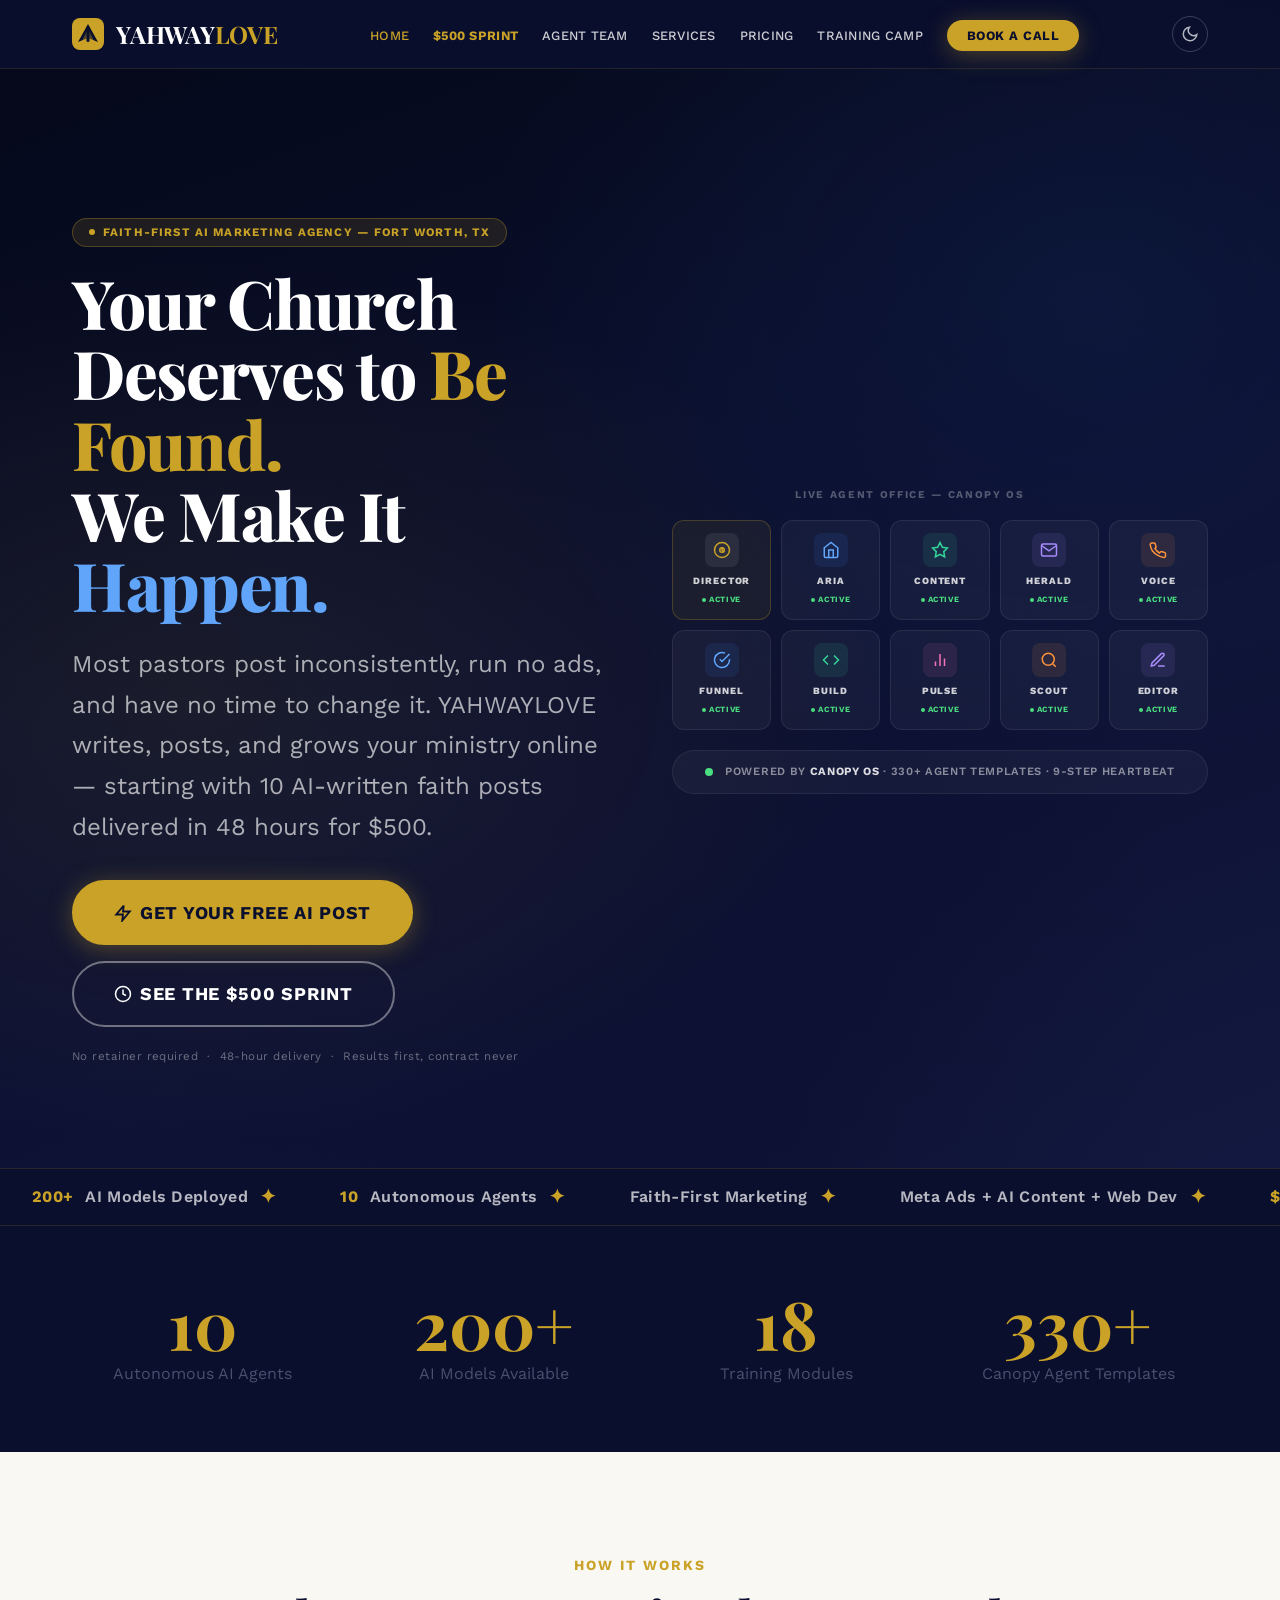
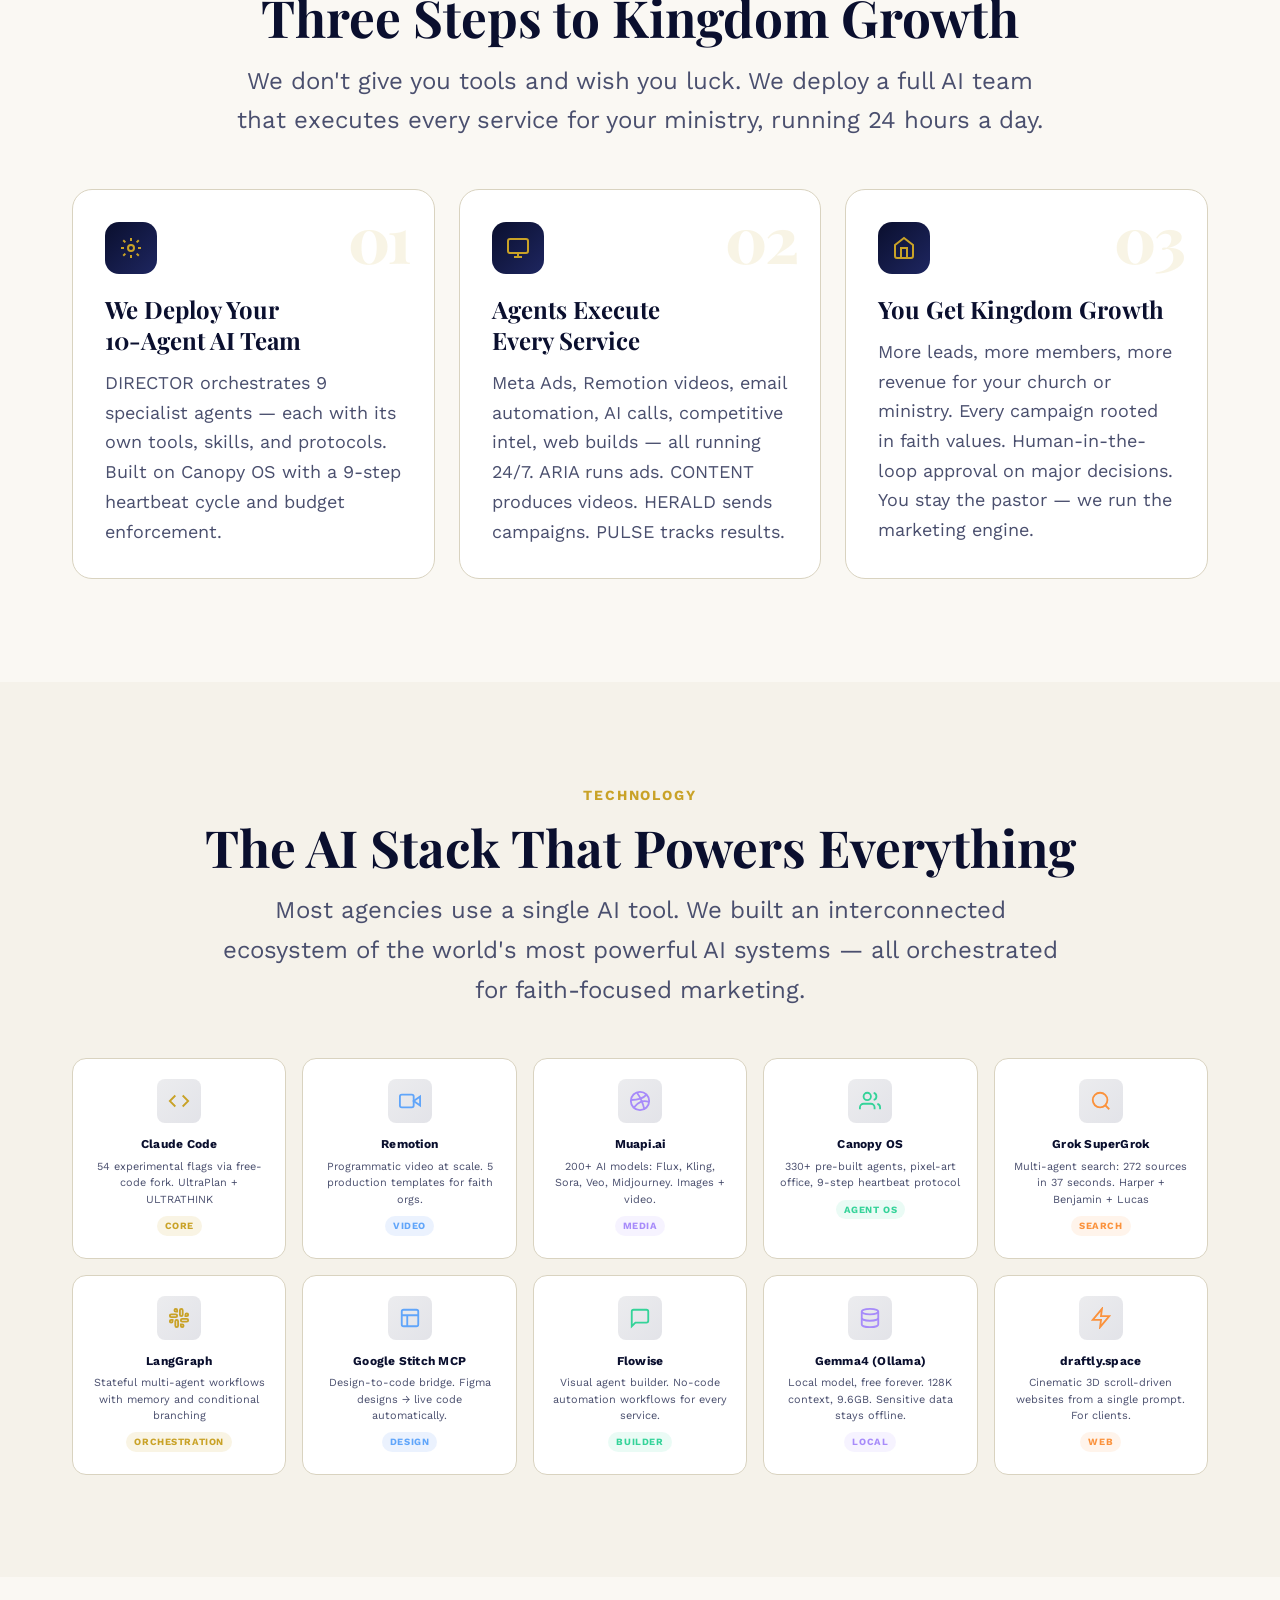
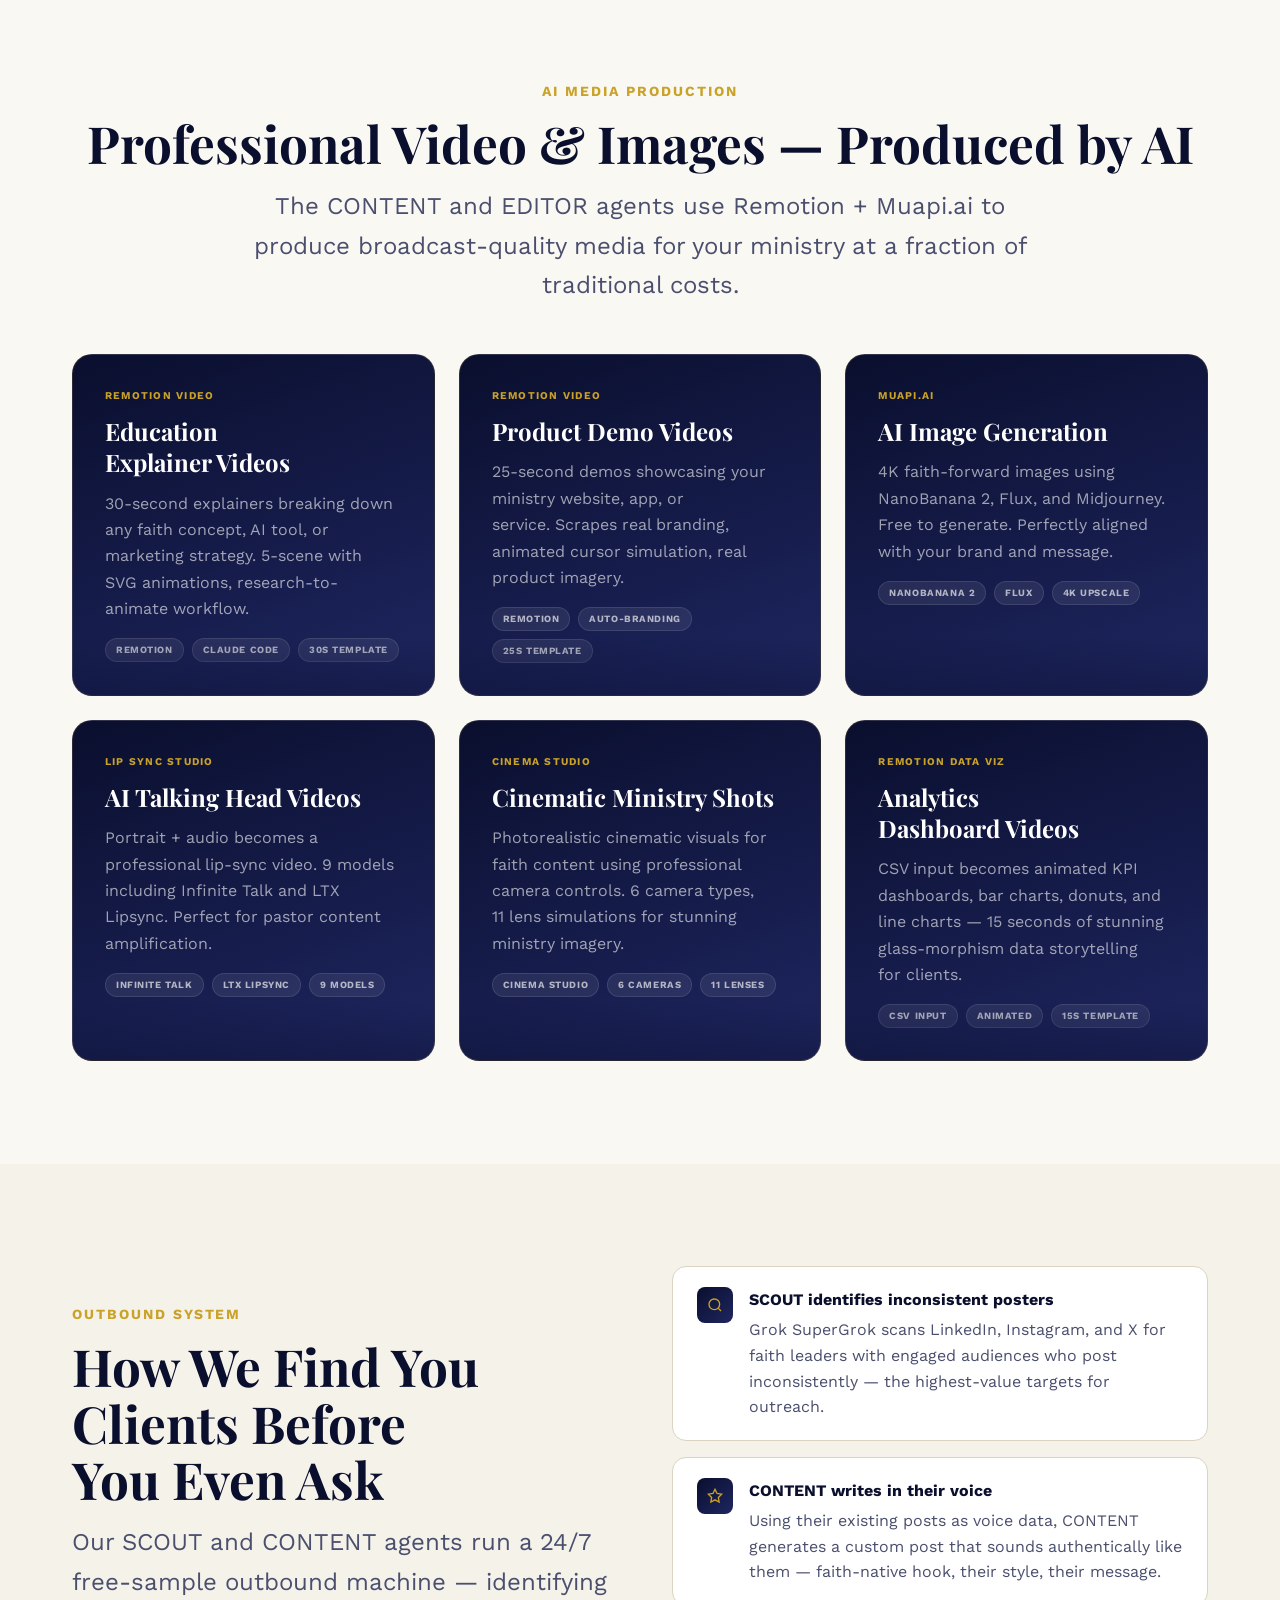
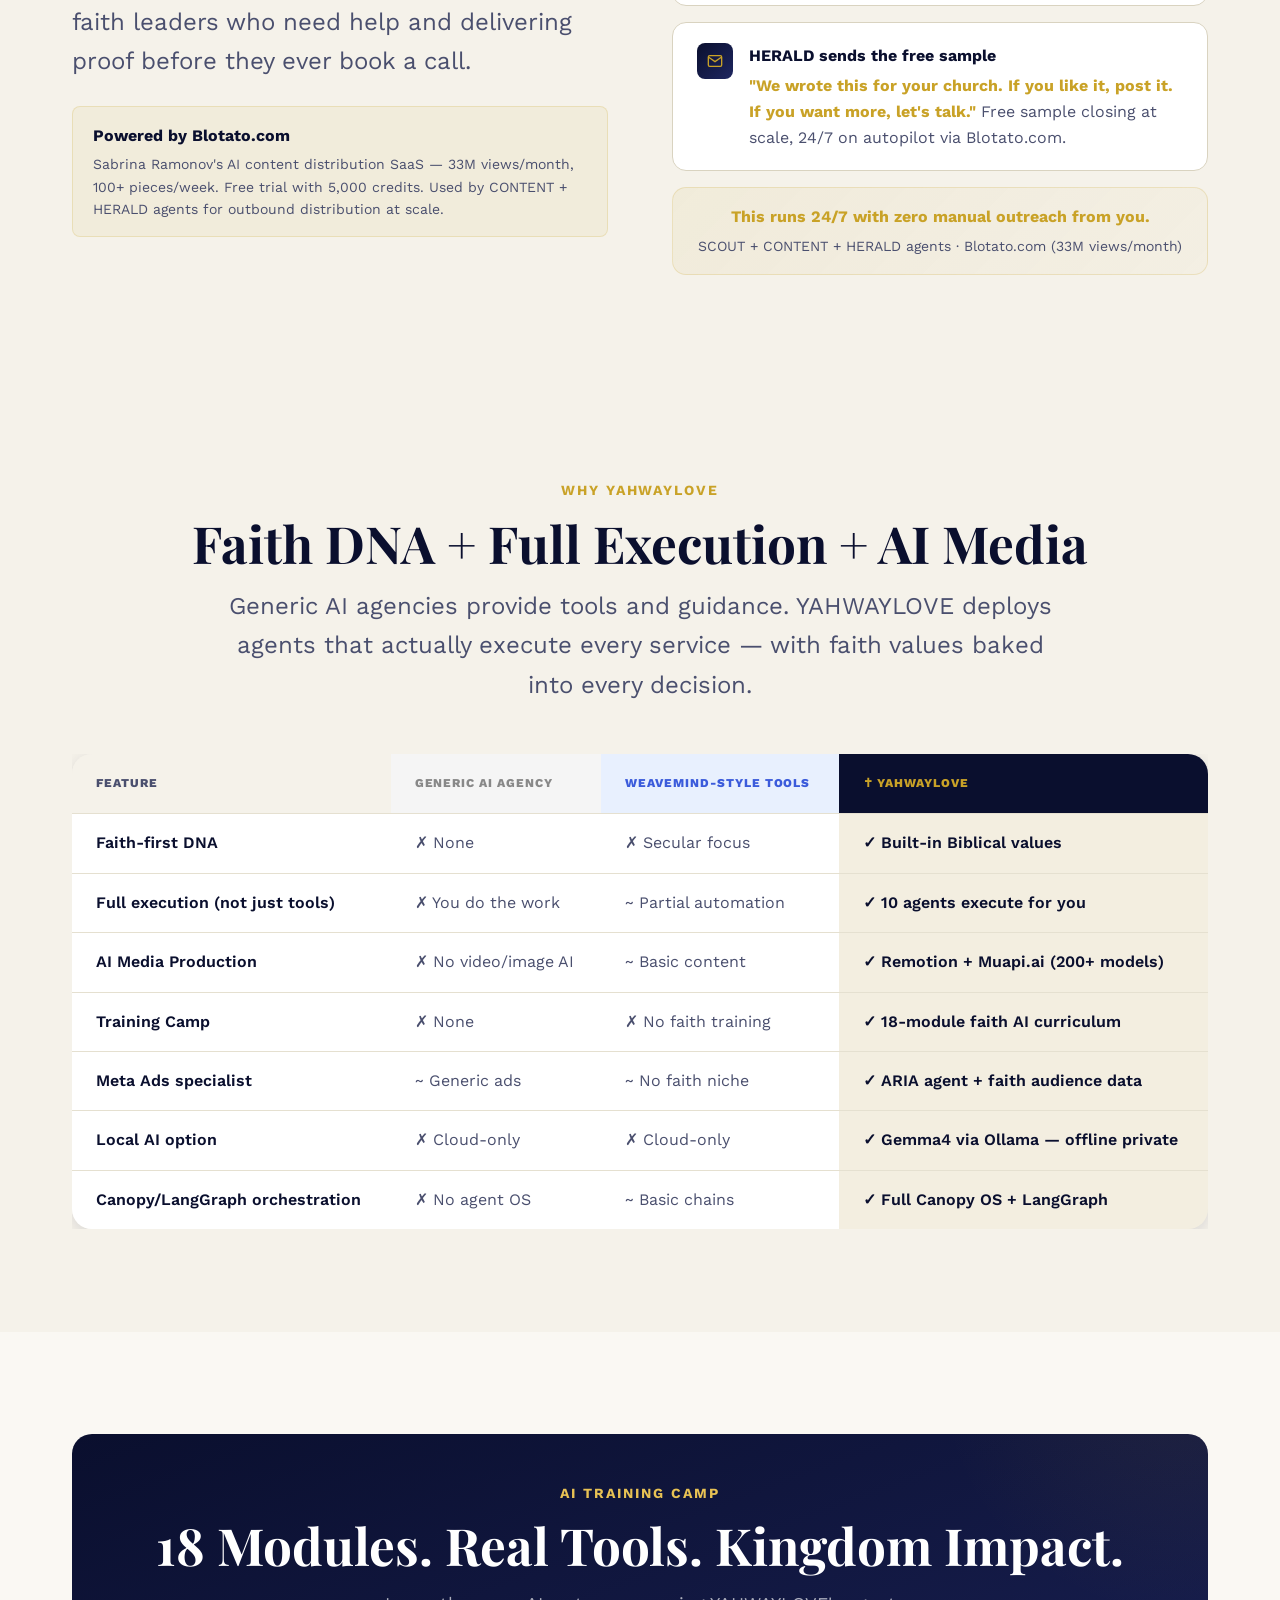
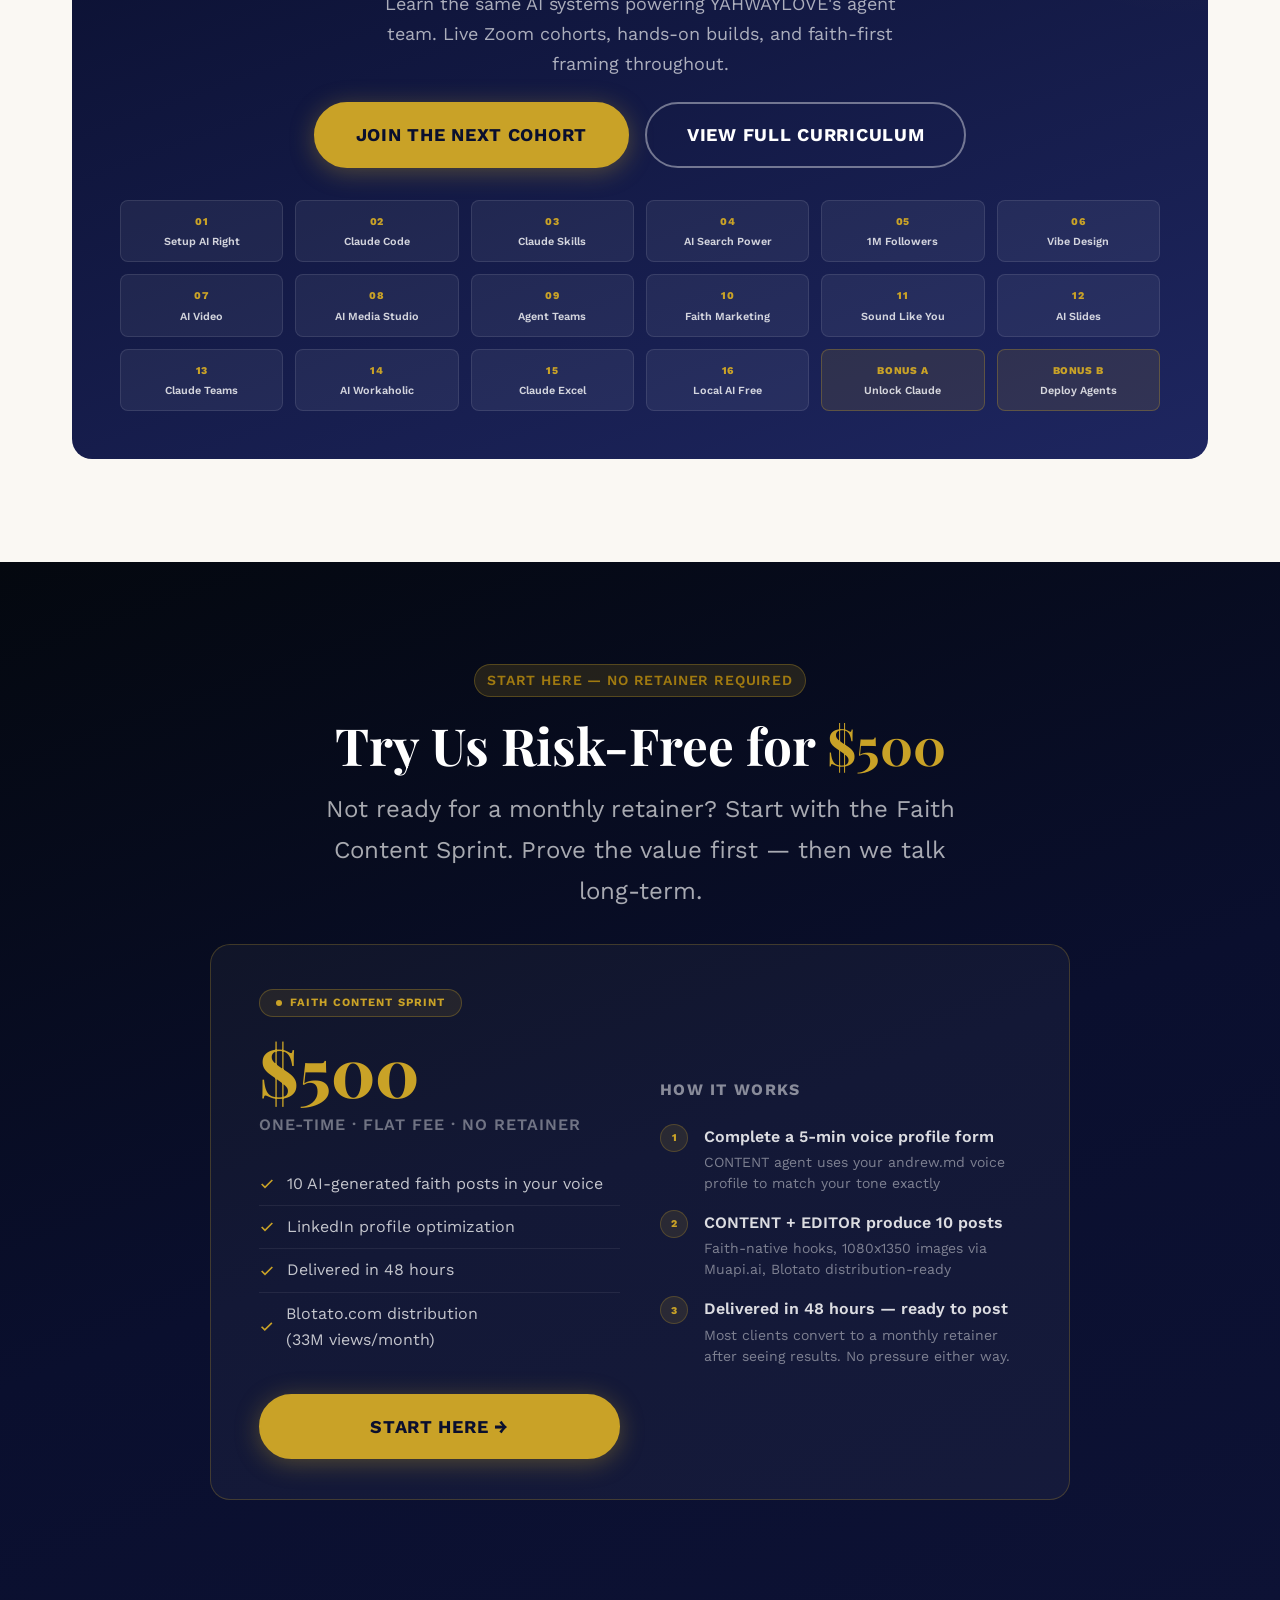
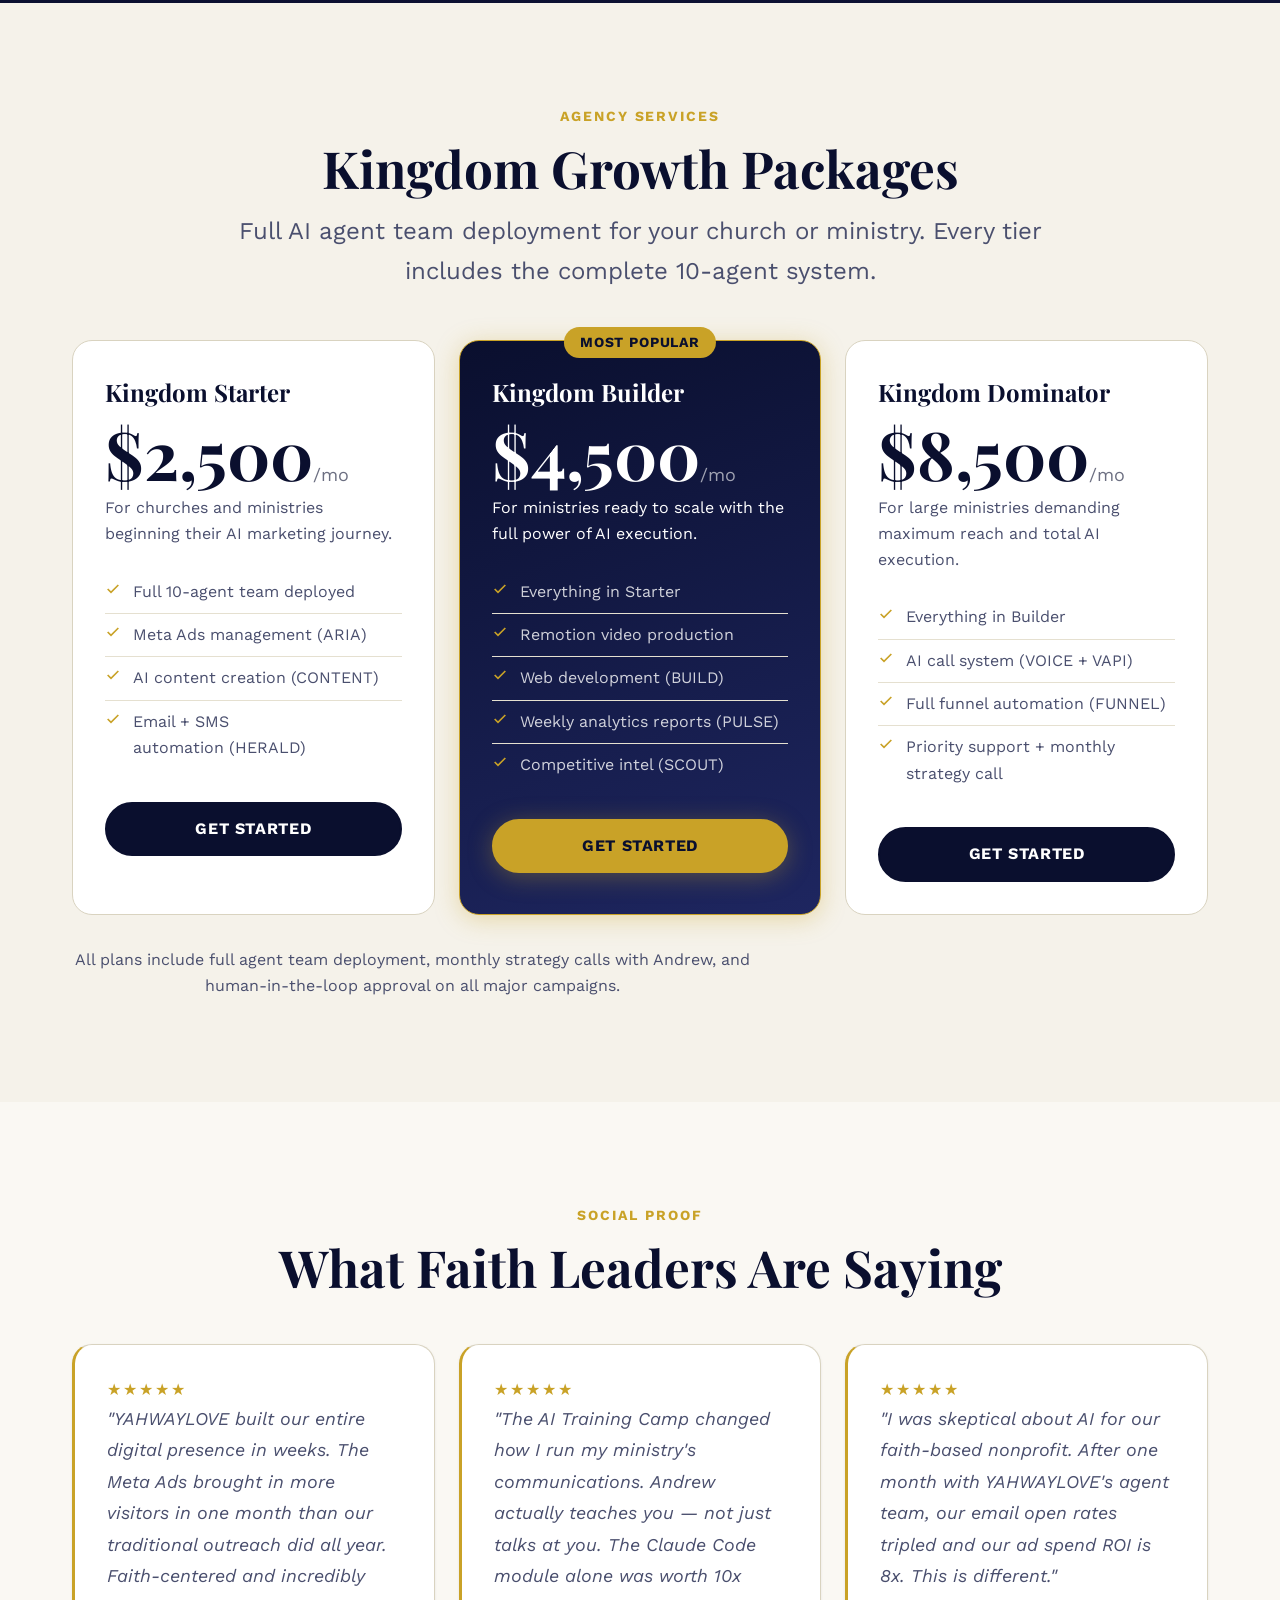
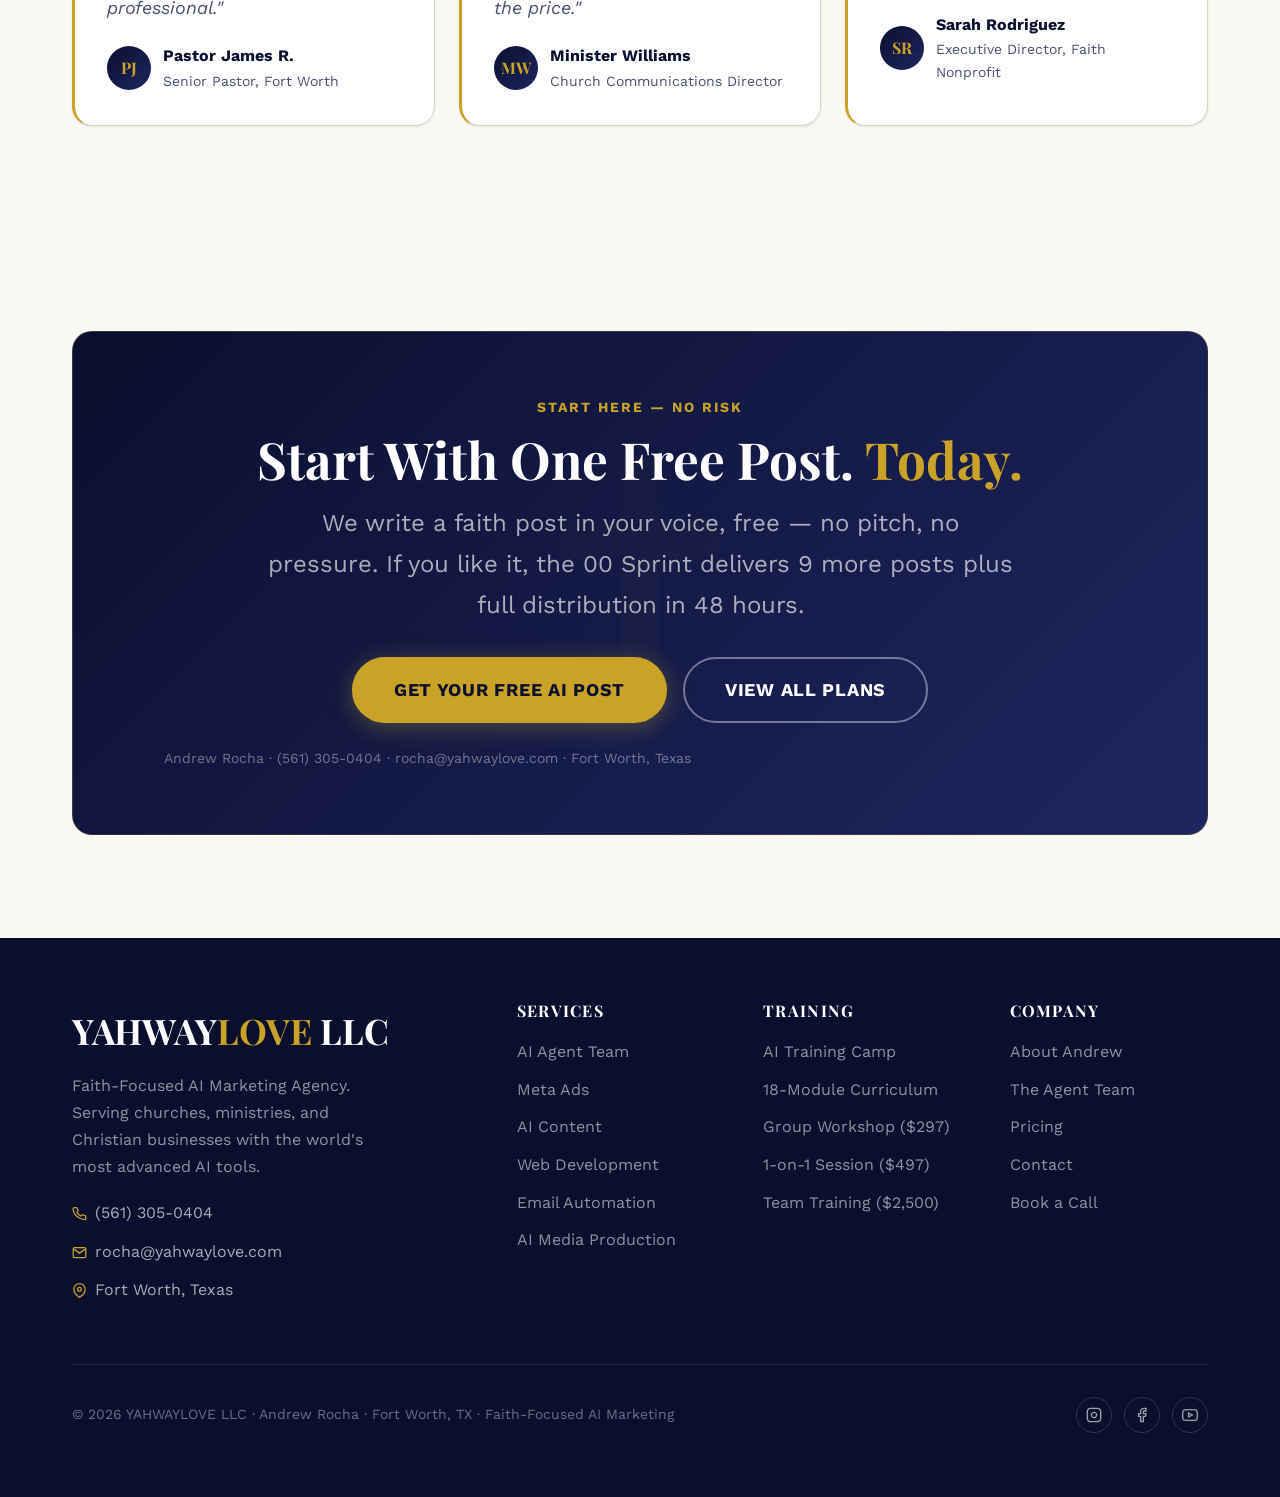
==== commit 2dd90bb3: "restructure: new hero CTA, /sprint page, unified nav, offer ladder - Hero: pain-led copy + Free AI P" ====
--- a/index.html
+++ b/index.html
@@ -595,10 +595,11 @@
     </a>
     <ul class="nav-links">
       <li><a href="index.html">Home</a></li>
+      <li><a href="pages/sprint.html" style="color:var(--brand-gold);font-weight:700;">$500 Sprint</a></li>
       <li><a href="pages/agents.html">Agent Team</a></li>
       <li><a href="pages/services.html">Services</a></li>
+      <li><a href="pages/pricing.html">Pricing</a></li>
       <li><a href="pages/training.html">Training Camp</a></li>
-      <li><a href="pages/pricing.html">Pricing</a></li>
       <li><a href="pages/contact.html" class="nav-cta">Book a Call</a></li>
     </ul>
     <div style="display:flex;align-items:center;gap:var(--space-3);">
@@ -620,26 +621,27 @@
       <div>
         <div class="hero-badge">
           <span class="hero-badge-dot"></span>
-          Faith-Focused AI Marketing Agency — Fort Worth, TX
+          Faith-First AI Marketing Agency — Fort Worth, TX
         </div>
         <h1>
-          10 AI Agents<br/>
-          Working <span class="gold">24/7</span> for<br/>
-          Your <span class="blue">Ministry</span>
+          Your Church<br/>
+          Deserves to <span class="gold">Be Found.</span><br/>
+          We Make It <span class="blue">Happen.</span>
         </h1>
         <p class="hero-sub">
-          YAHWAYLOVE deploys a full AI agent team that executes every marketing service for your church or faith business — Meta Ads, content creation, email automation, web dev, and more. No assistants. Actual execution.
+          Most pastors post inconsistently, run no ads, and have no time to change it. YAHWAYLOVE writes, posts, and grows your ministry online — starting with 10 AI-written faith posts delivered in 48 hours for $500.
         </p>
         <div class="hero-ctas">
-          <a href="pages/training.html" class="btn btn-primary btn-lg">
-            <svg width="18" height="18" viewBox="0 0 24 24" fill="none" stroke="currentColor" stroke-width="2.5"><path d="M12 2L2 7l10 5 10-5-10-5z"/><path d="M2 17l10 5 10-5"/><path d="M2 12l10 5 10-5"/></svg>
-            Join AI Training Camp
+          <a href="pages/sprint.html" class="btn btn-primary btn-lg">
+            <svg width="18" height="18" viewBox="0 0 24 24" fill="none" stroke="currentColor" stroke-width="2.5"><polyline points="13 2 3 14 12 14 11 22 21 10 12 10 13 2"/></svg>
+            Get Your Free AI Post
           </a>
-          <a href="pages/contact.html" class="btn btn-outline btn-lg">
-            <svg width="18" height="18" viewBox="0 0 24 24" fill="none" stroke="currentColor" stroke-width="2"><rect x="3" y="4" width="18" height="18" rx="2" ry="2"/><line x1="16" y1="2" x2="16" y2="6"/><line x1="8" y1="2" x2="8" y2="6"/><line x1="3" y1="10" x2="21" y2="10"/></svg>
-            Book Strategy Call
+          <a href="pages/sprint.html" class="btn btn-outline btn-lg">
+            <svg width="18" height="18" viewBox="0 0 24 24" fill="none" stroke="currentColor" stroke-width="2"><circle cx="12" cy="12" r="10"/><polyline points="12 6 12 12 16 14"/></svg>
+            See the $500 Sprint
           </a>
         </div>
+        <p style="margin-top:var(--space-5);font-size:0.72rem;color:rgba(255,255,255,0.38);letter-spacing:0.04em;">No retainer required &nbsp;·&nbsp; 48-hour delivery &nbsp;·&nbsp; Results first, contract never</p>
       </div>
 
       <!-- Right: AI Office -->
@@ -1314,12 +1316,12 @@
 <section>
   <div class="container">
     <div class="cta-band" data-animate>
-      <span class="section-label">Ready to Start?</span>
-      <h2 class="section-title" style="color: var(--brand-white); margin-bottom: var(--space-4);">Your Ministry Deserves the Best AI Has to Offer</h2>
-      <p style="color: rgba(255,255,255,0.65); font-size: var(--text-lg); max-width: 48ch; margin: 0 auto var(--space-8); line-height: 1.7;">God-given potential meets AI-powered execution. Let's build your Kingdom growth engine together.</p>
+      <span class="section-label">Start Here — No Risk</span>
+      <h2 class="section-title" style="color: var(--brand-white); margin-bottom: var(--space-4);">Start With One Free Post. <span style="color:var(--brand-gold);">Today.</span></h2>
+      <p style="color: rgba(255,255,255,0.65); font-size: var(--text-lg); max-width: 50ch; margin: 0 auto var(--space-8); line-height: 1.7;">We write a faith post in your voice, free — no pitch, no pressure. If you like it, the 00 Sprint delivers 9 more posts plus full distribution in 48 hours.</p>
       <div class="hero-ctas" style="justify-content:center;">
-        <a href="pages/contact.html" class="btn btn-primary btn-lg">Book a Strategy Call</a>
-        <a href="pages/agents.html" class="btn btn-outline btn-lg">Meet the Agent Team</a>
+        <a href="pages/sprint.html" class="btn btn-primary btn-lg">Get Your Free AI Post</a>
+        <a href="pages/pricing.html" class="btn btn-outline btn-lg">View All Plans</a>
       </div>
       <p style="margin-top: var(--space-6); color: rgba(255,255,255,0.4); font-size: var(--text-xs);">Andrew Rocha · (561) 305-0404 · rocha@yahwaylove.com · Fort Worth, Texas</p>
     </div>
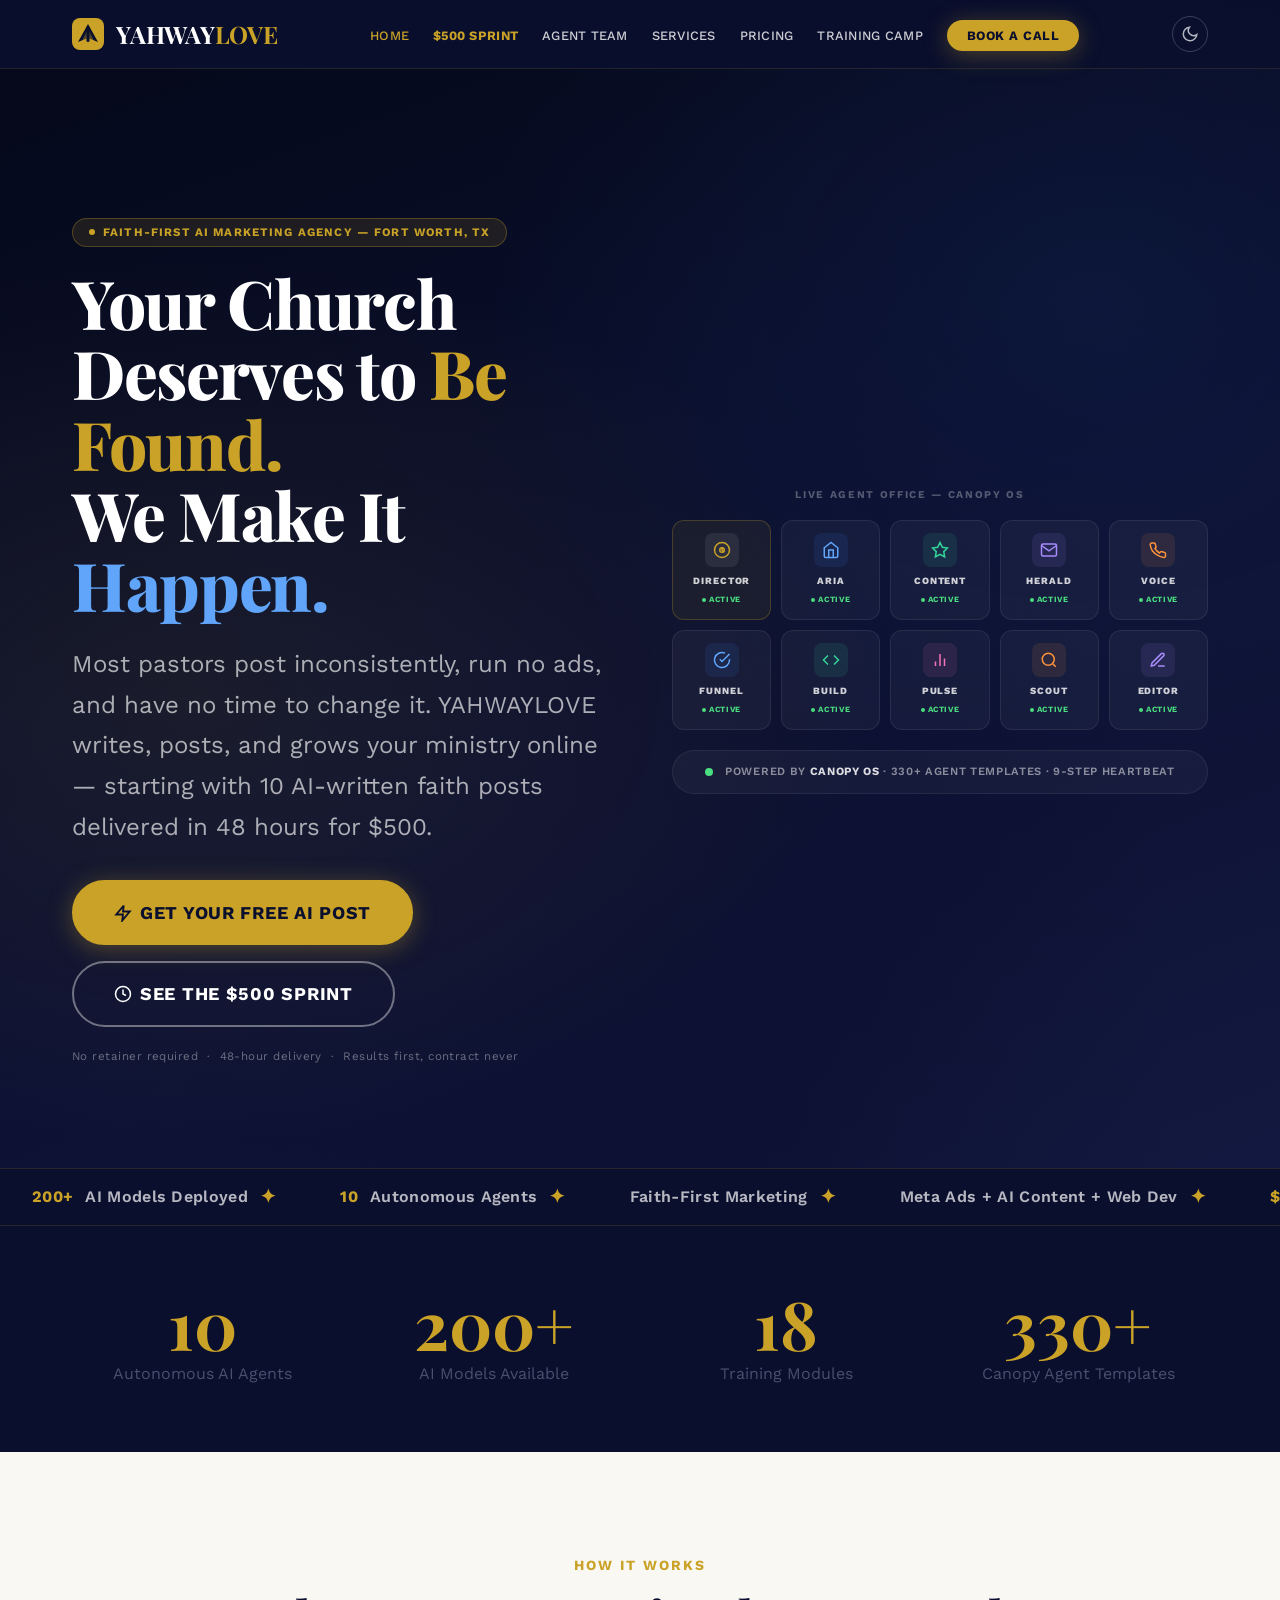
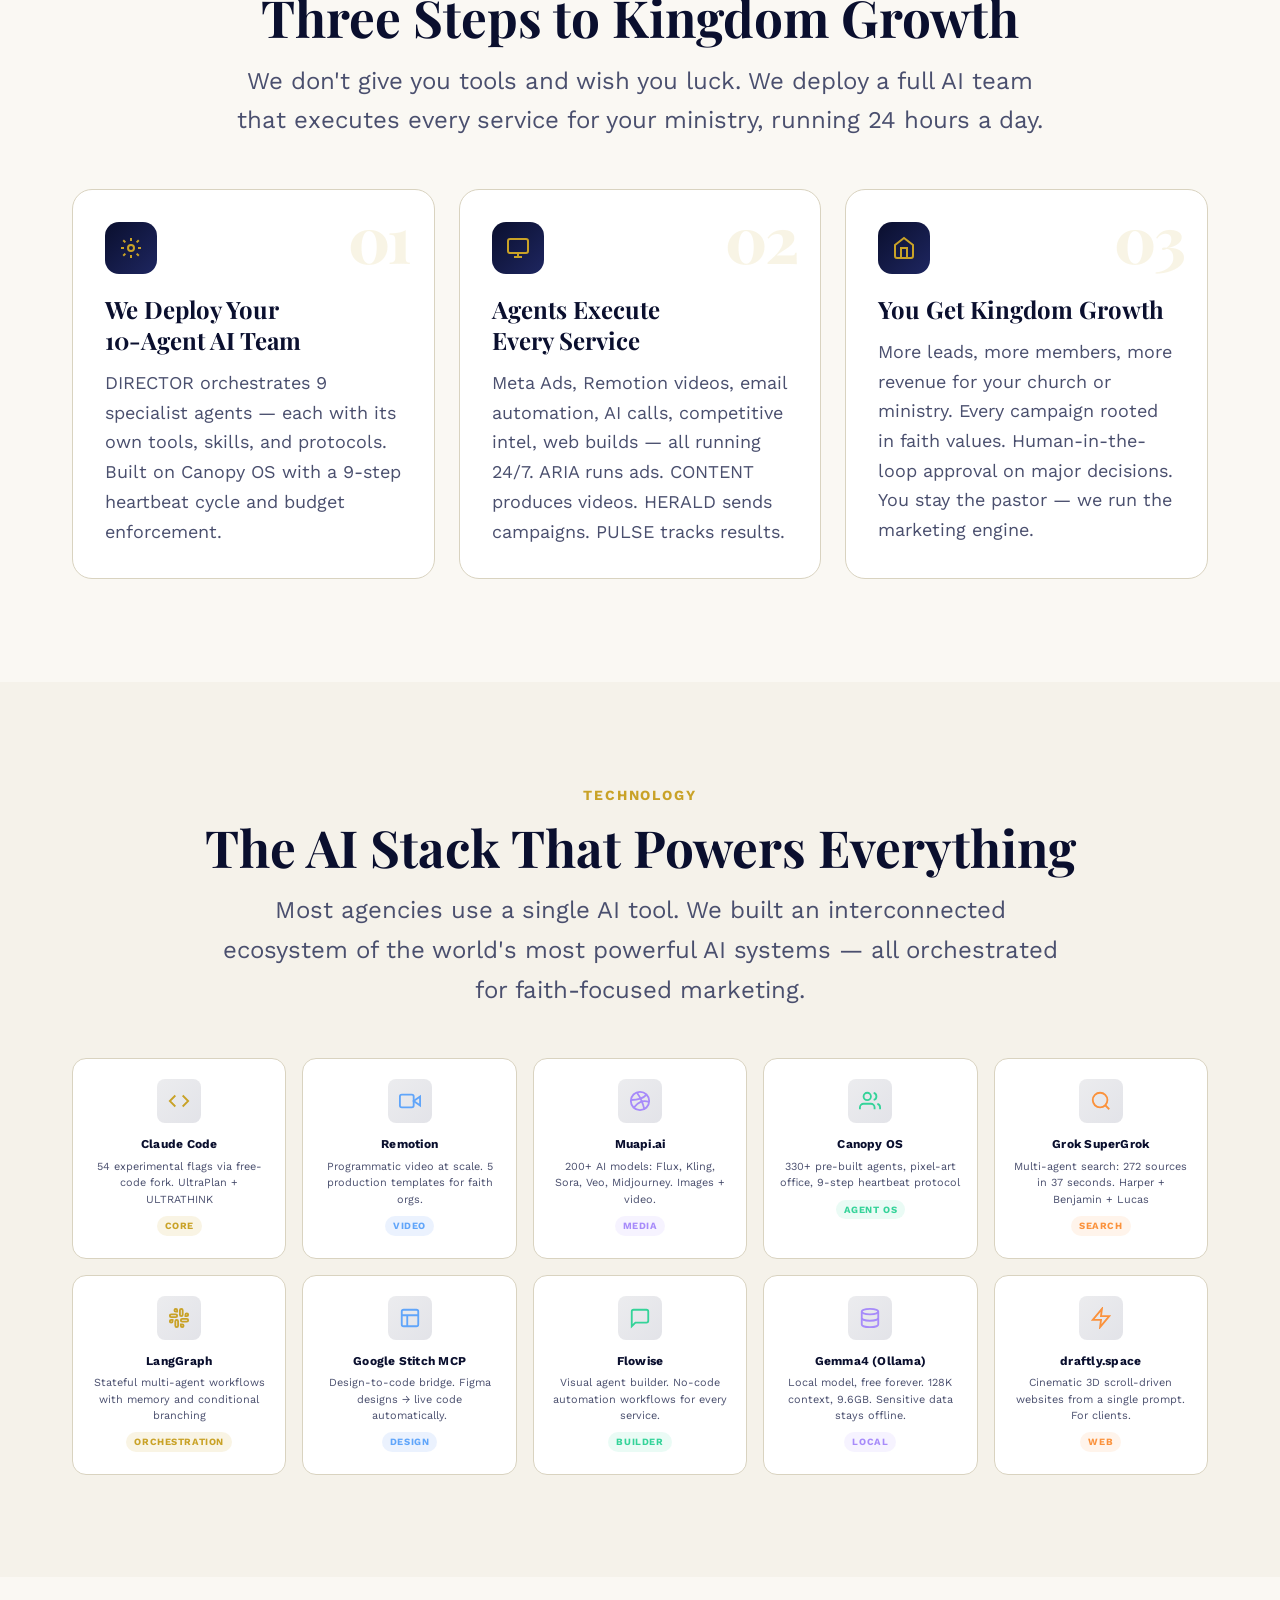
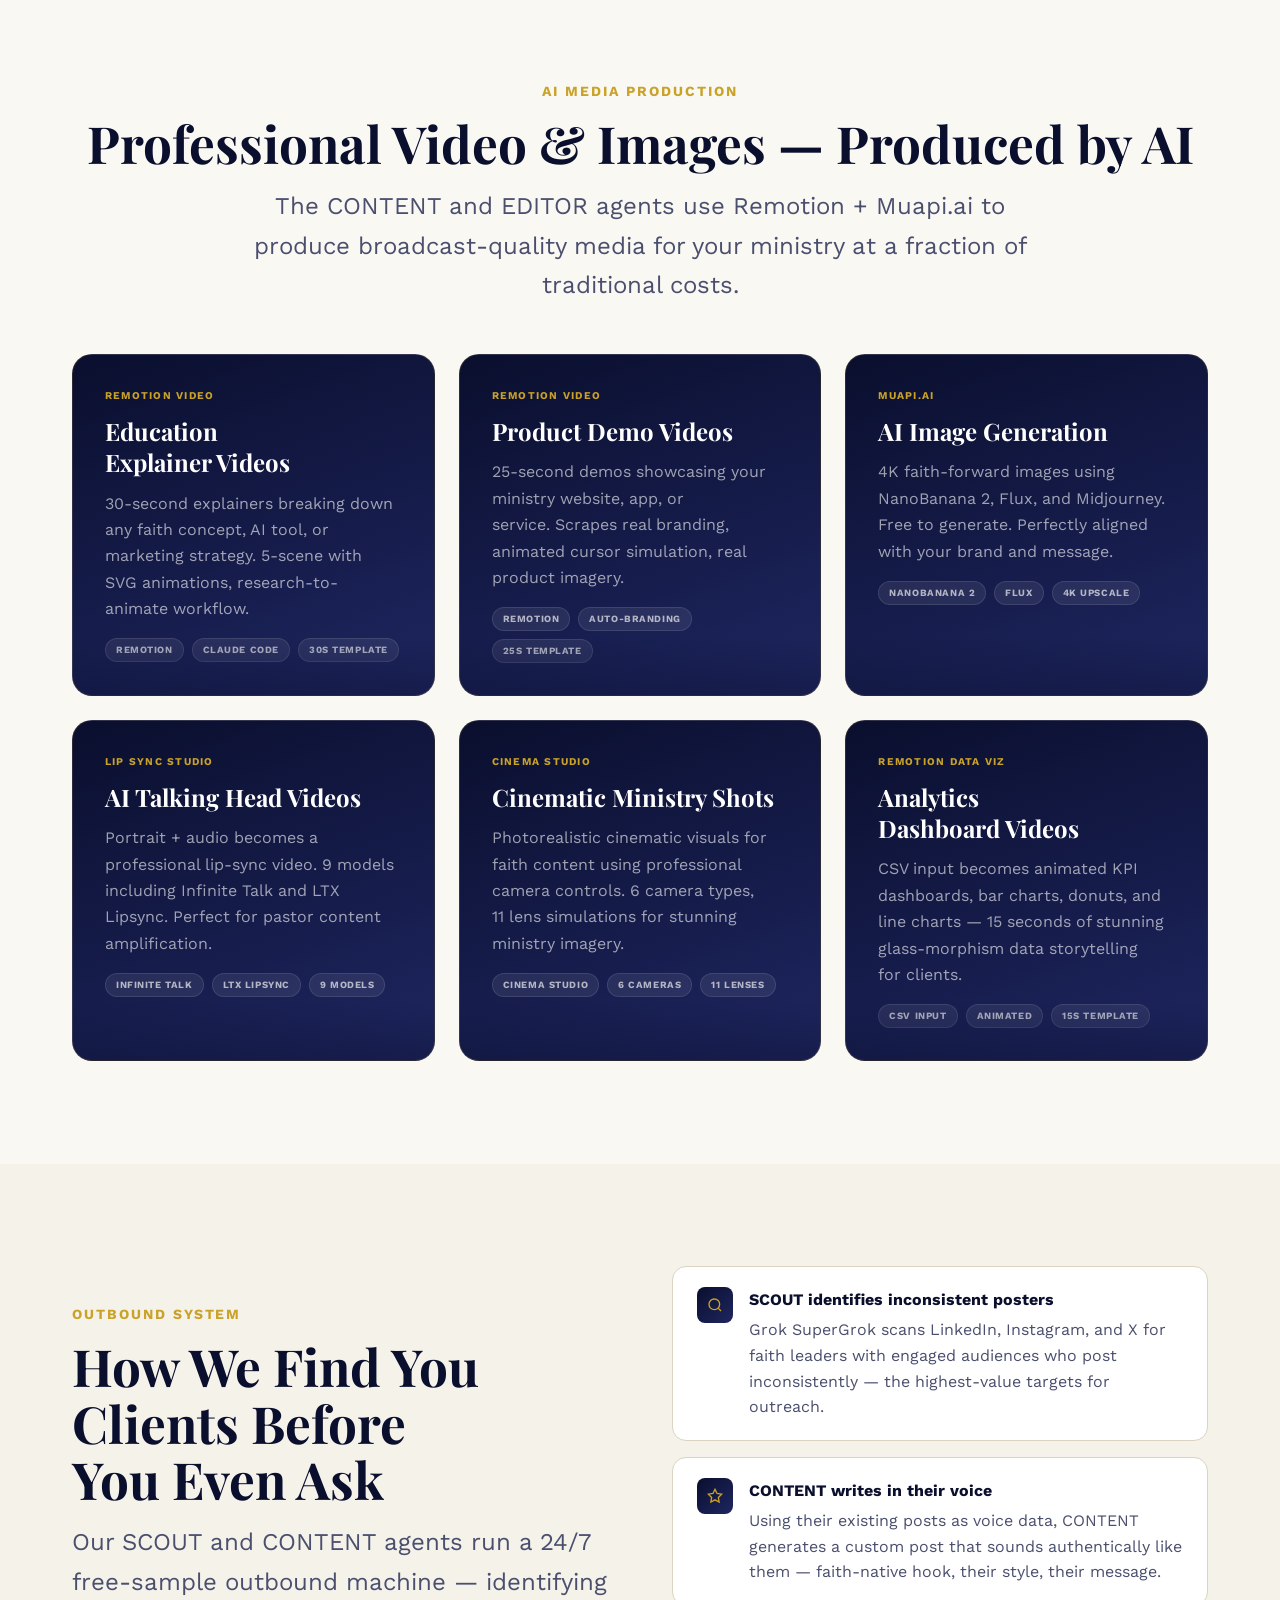
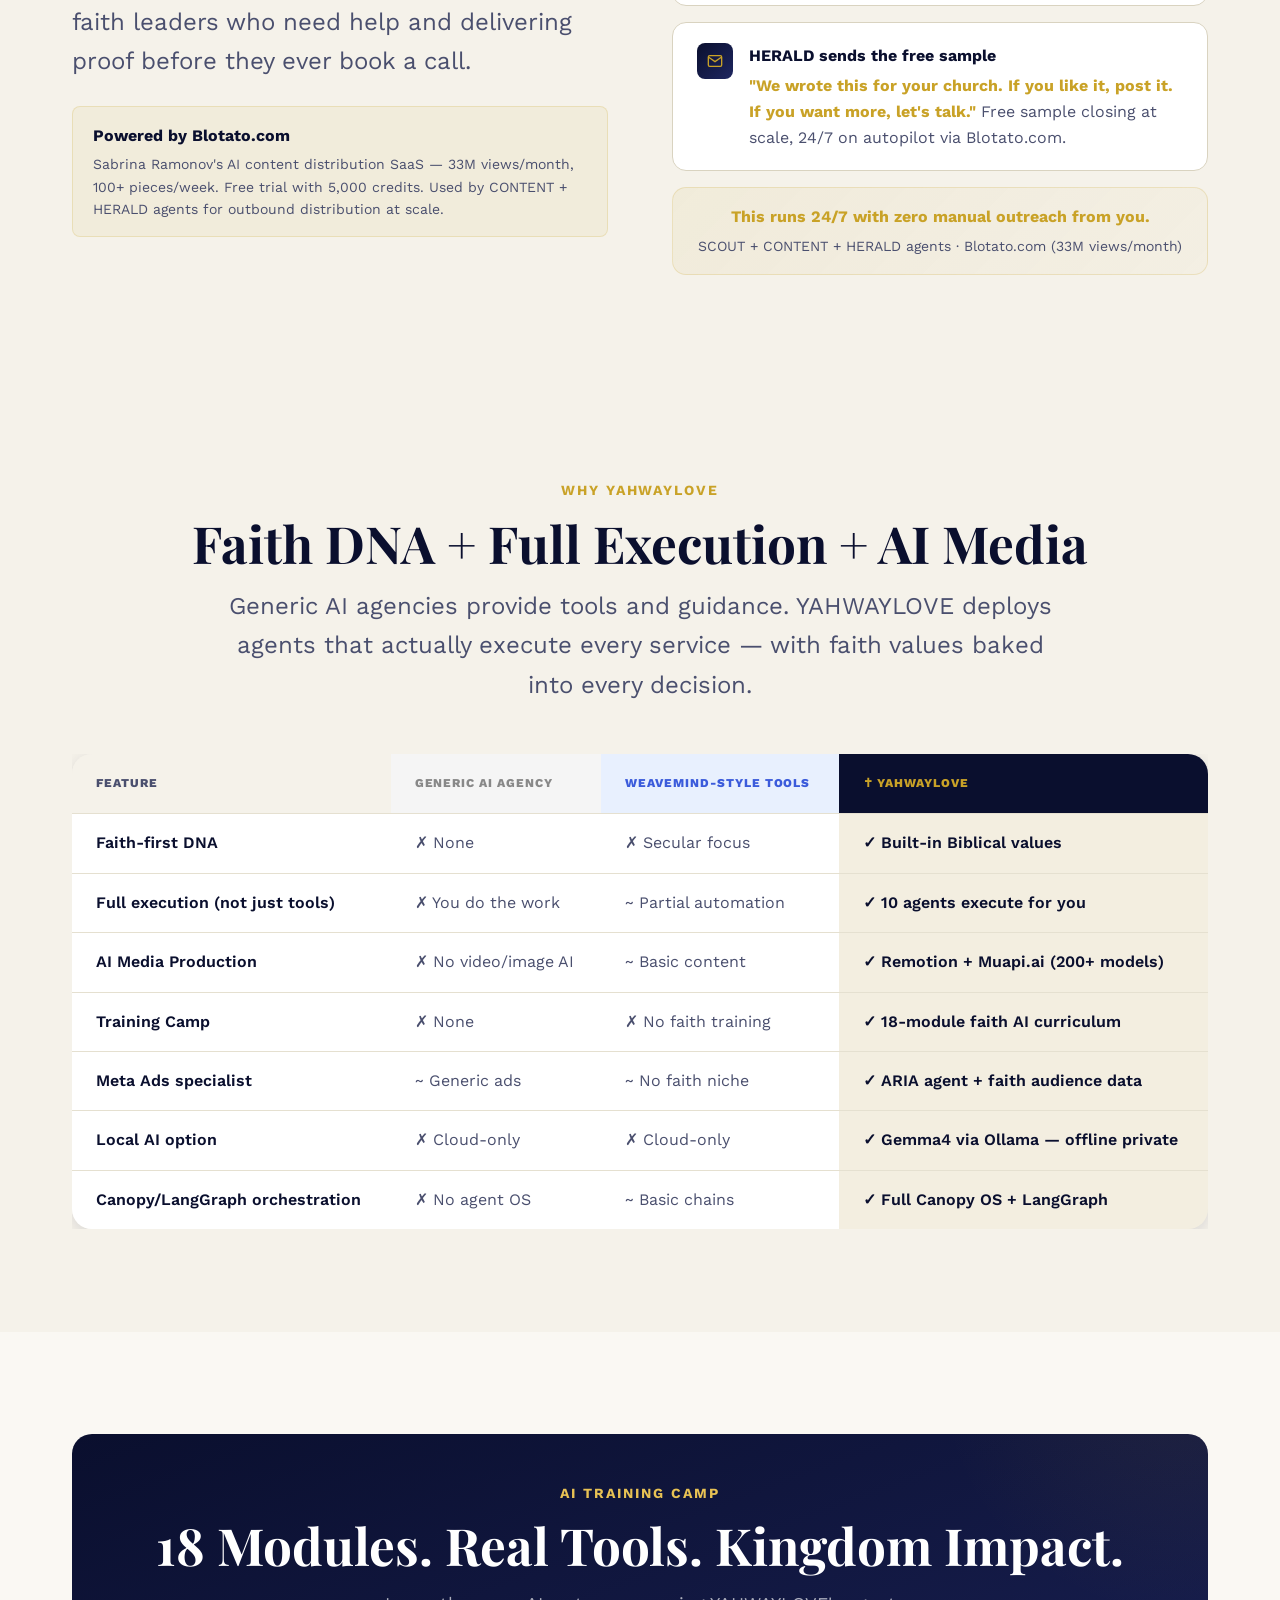
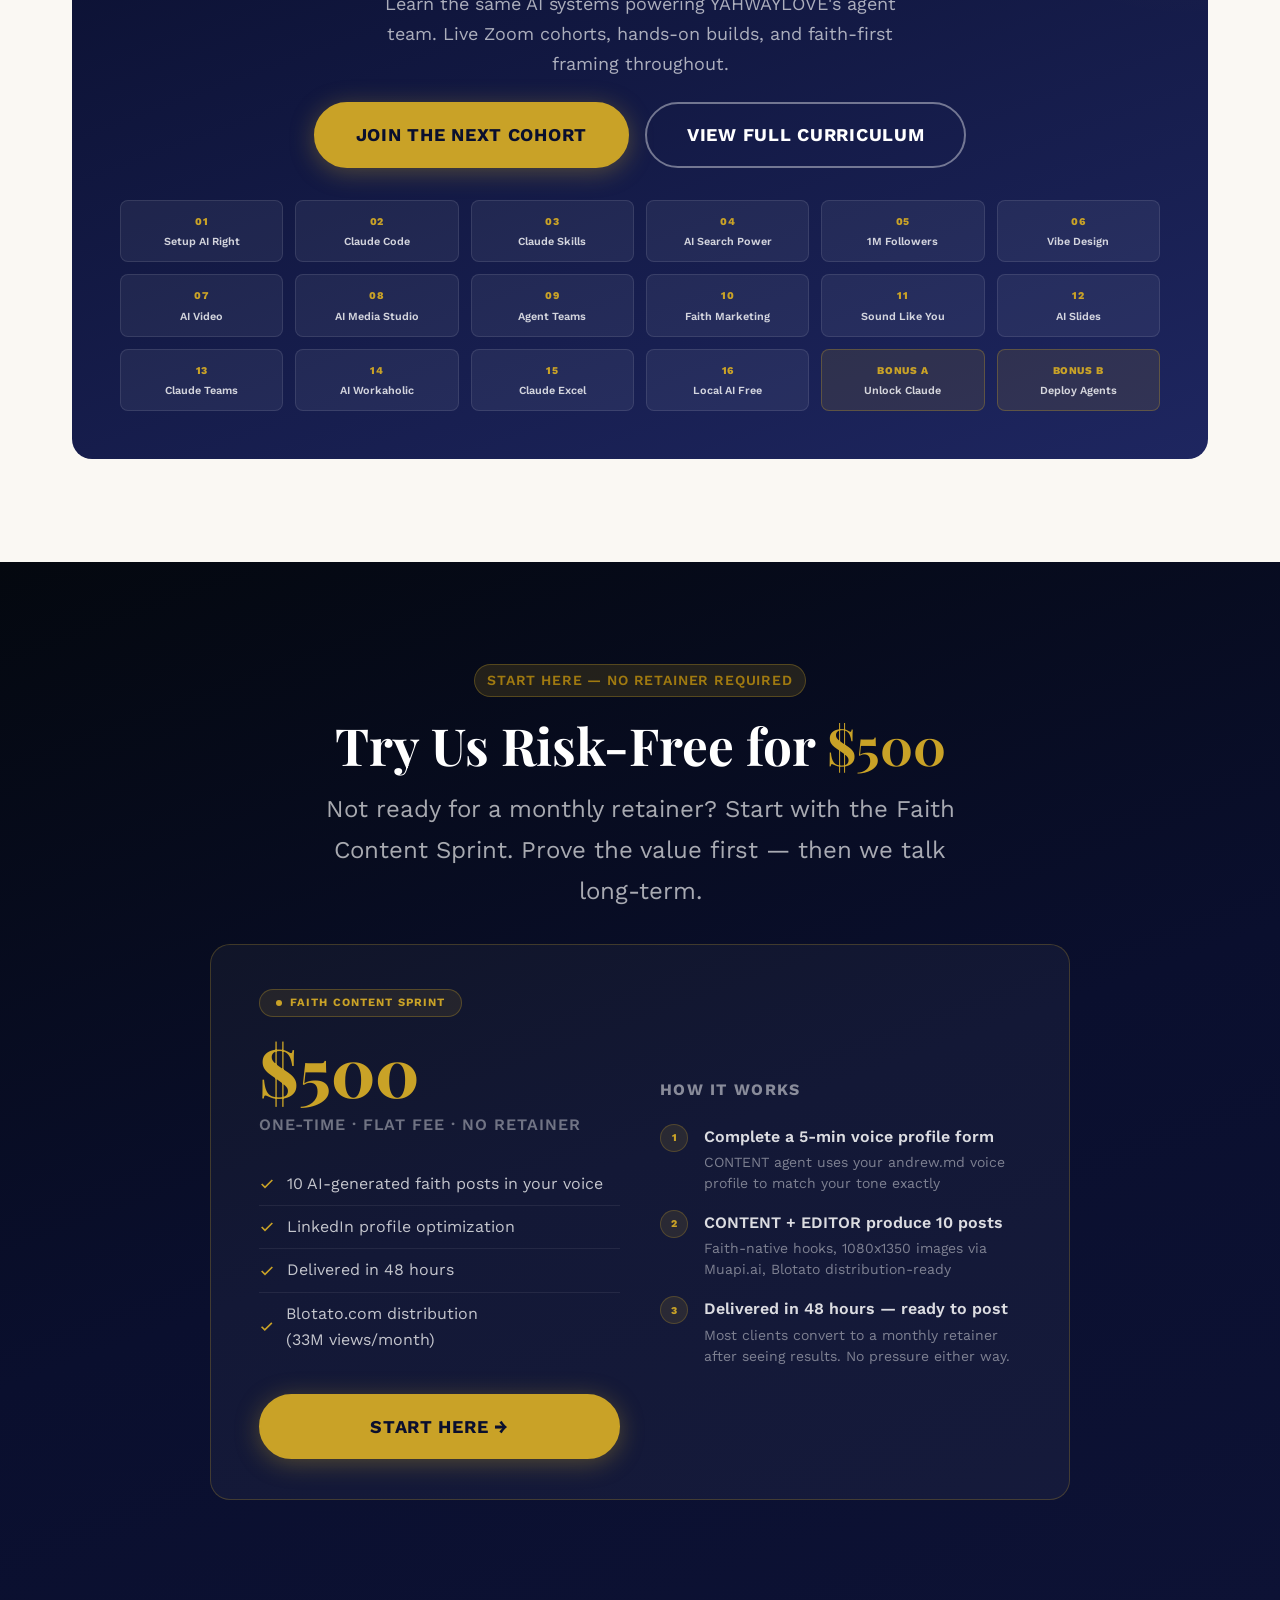
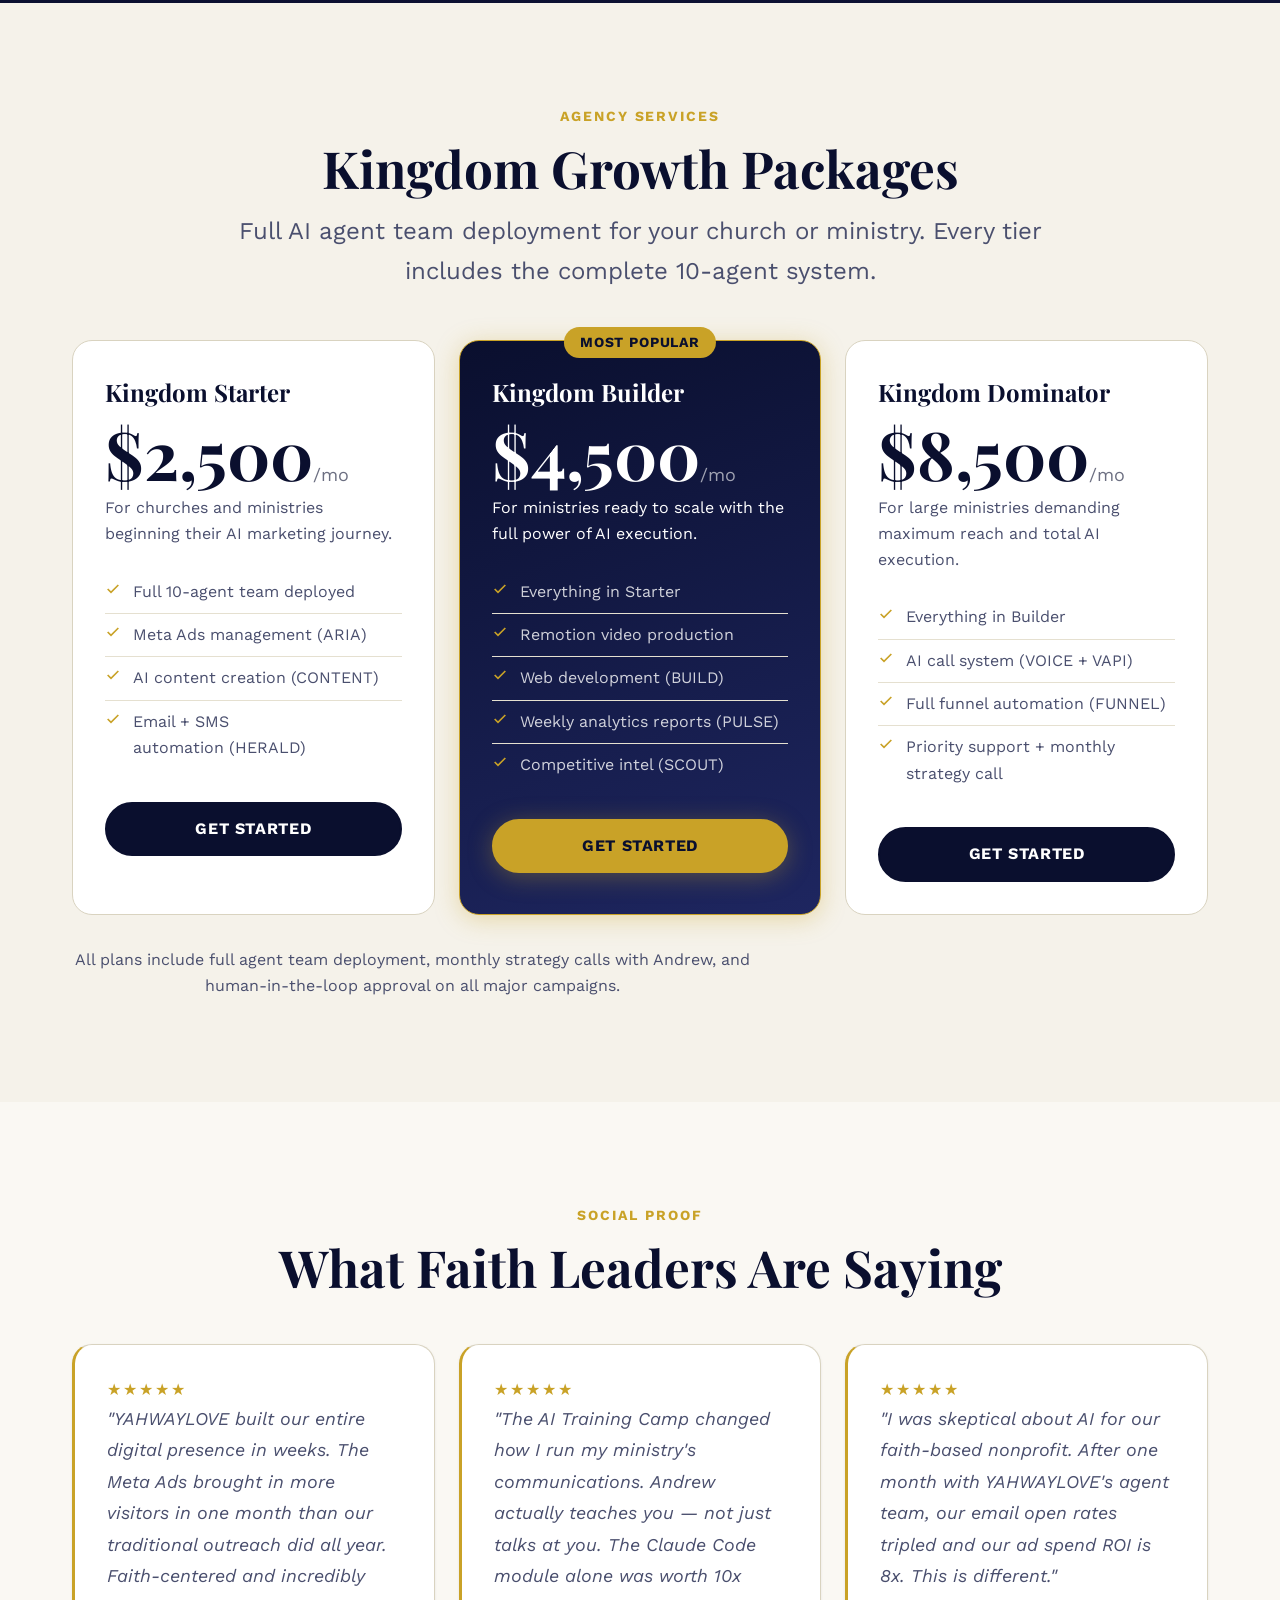
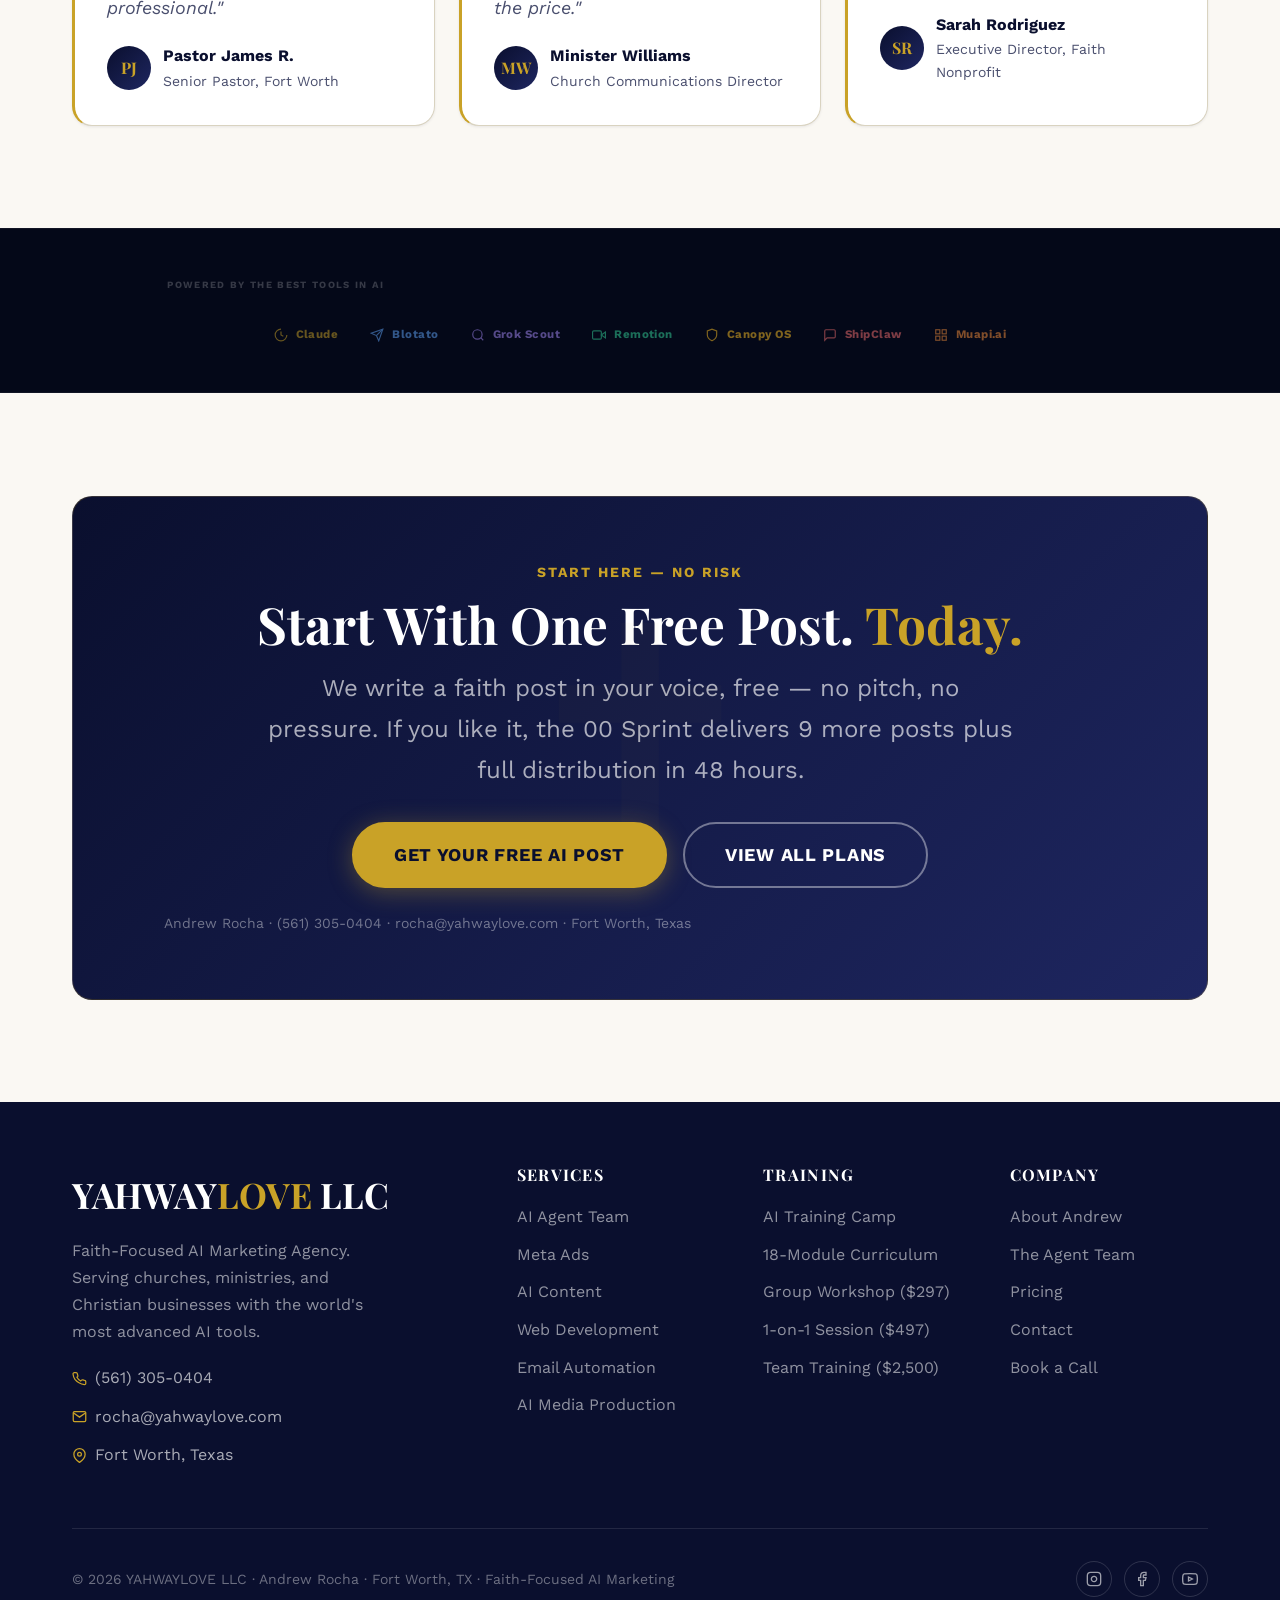
==== commit b48435dc: "feat: better tools integration — Blotato, Grok SCOUT, Remotion, Canopy OS, ShipClaw - SYSTEM.md + co" ====
--- a/index.html
+++ b/index.html
@@ -1312,6 +1312,43 @@
   </div>
 </section>
 
+<!-- ====== TOOLS LOGO BAR ====== -->
+<section style="padding:var(--space-12) 0;background:#040818;border-top:1px solid rgba(255,255,255,0.05);border-bottom:1px solid rgba(255,255,255,0.05);">
+  <div class="container">
+    <p style="text-align:center;font-size:0.6rem;font-weight:700;letter-spacing:0.14em;text-transform:uppercase;color:rgba(255,255,255,0.2);margin-bottom:var(--space-8);">Powered by the best tools in AI</p>
+    <div style="display:flex;flex-wrap:wrap;align-items:center;justify-content:center;gap:var(--space-8);">
+      <div style="display:flex;align-items:center;gap:var(--space-2);opacity:0.5;">
+        <svg width="14" height="14" viewBox="0 0 24 24" fill="none" stroke="#c9a227" stroke-width="2"><path d="M12 2a10 10 0 1 0 10 10"/><path d="M12 6v6l4 2"/></svg>
+        <span style="font-size:0.72rem;font-weight:700;color:#c9a227;letter-spacing:0.04em;">Claude</span>
+      </div>
+      <div style="display:flex;align-items:center;gap:var(--space-2);opacity:0.5;">
+        <svg width="14" height="14" viewBox="0 0 24 24" fill="none" stroke="#60a5fa" stroke-width="2"><path d="M22 2 11 13"/><path d="M22 2 15 22 11 13 2 9l20-7z"/></svg>
+        <span style="font-size:0.72rem;font-weight:700;color:#60a5fa;letter-spacing:0.04em;">Blotato</span>
+      </div>
+      <div style="display:flex;align-items:center;gap:var(--space-2);opacity:0.5;">
+        <svg width="14" height="14" viewBox="0 0 24 24" fill="none" stroke="#a78bfa" stroke-width="2"><circle cx="11" cy="11" r="8"/><path d="m21 21-4.35-4.35"/></svg>
+        <span style="font-size:0.72rem;font-weight:700;color:#a78bfa;letter-spacing:0.04em;">Grok Scout</span>
+      </div>
+      <div style="display:flex;align-items:center;gap:var(--space-2);opacity:0.5;">
+        <svg width="14" height="14" viewBox="0 0 24 24" fill="none" stroke="#34d399" stroke-width="2"><polygon points="23 7 16 12 23 17 23 7"/><rect x="1" y="5" width="15" height="14" rx="2"/></svg>
+        <span style="font-size:0.72rem;font-weight:700;color:#34d399;letter-spacing:0.04em;">Remotion</span>
+      </div>
+      <div style="display:flex;align-items:center;gap:var(--space-2);opacity:0.5;">
+        <svg width="14" height="14" viewBox="0 0 24 24" fill="none" stroke="#fbbf24" stroke-width="2"><path d="M12 22s8-4 8-10V5l-8-3-8 3v7c0 6 8 10 8 10z"/></svg>
+        <span style="font-size:0.72rem;font-weight:700;color:#fbbf24;letter-spacing:0.04em;">Canopy OS</span>
+      </div>
+      <div style="display:flex;align-items:center;gap:var(--space-2);opacity:0.5;">
+        <svg width="14" height="14" viewBox="0 0 24 24" fill="none" stroke="#f87171" stroke-width="2"><path d="M21 15a2 2 0 0 1-2 2H7l-4 4V5a2 2 0 0 1 2-2h14a2 2 0 0 1 2 2z"/></svg>
+        <span style="font-size:0.72rem;font-weight:700;color:#f87171;letter-spacing:0.04em;">ShipClaw</span>
+      </div>
+      <div style="display:flex;align-items:center;gap:var(--space-2);opacity:0.5;">
+        <svg width="14" height="14" viewBox="0 0 24 24" fill="none" stroke="#fb923c" stroke-width="2"><rect x="3" y="3" width="7" height="7"/><rect x="14" y="3" width="7" height="7"/><rect x="14" y="14" width="7" height="7"/><rect x="3" y="14" width="7" height="7"/></svg>
+        <span style="font-size:0.72rem;font-weight:700;color:#fb923c;letter-spacing:0.04em;">Muapi.ai</span>
+      </div>
+    </div>
+  </div>
+</section>
+
 <!-- ====== CTA BAND ====== -->
 <section>
   <div class="container">
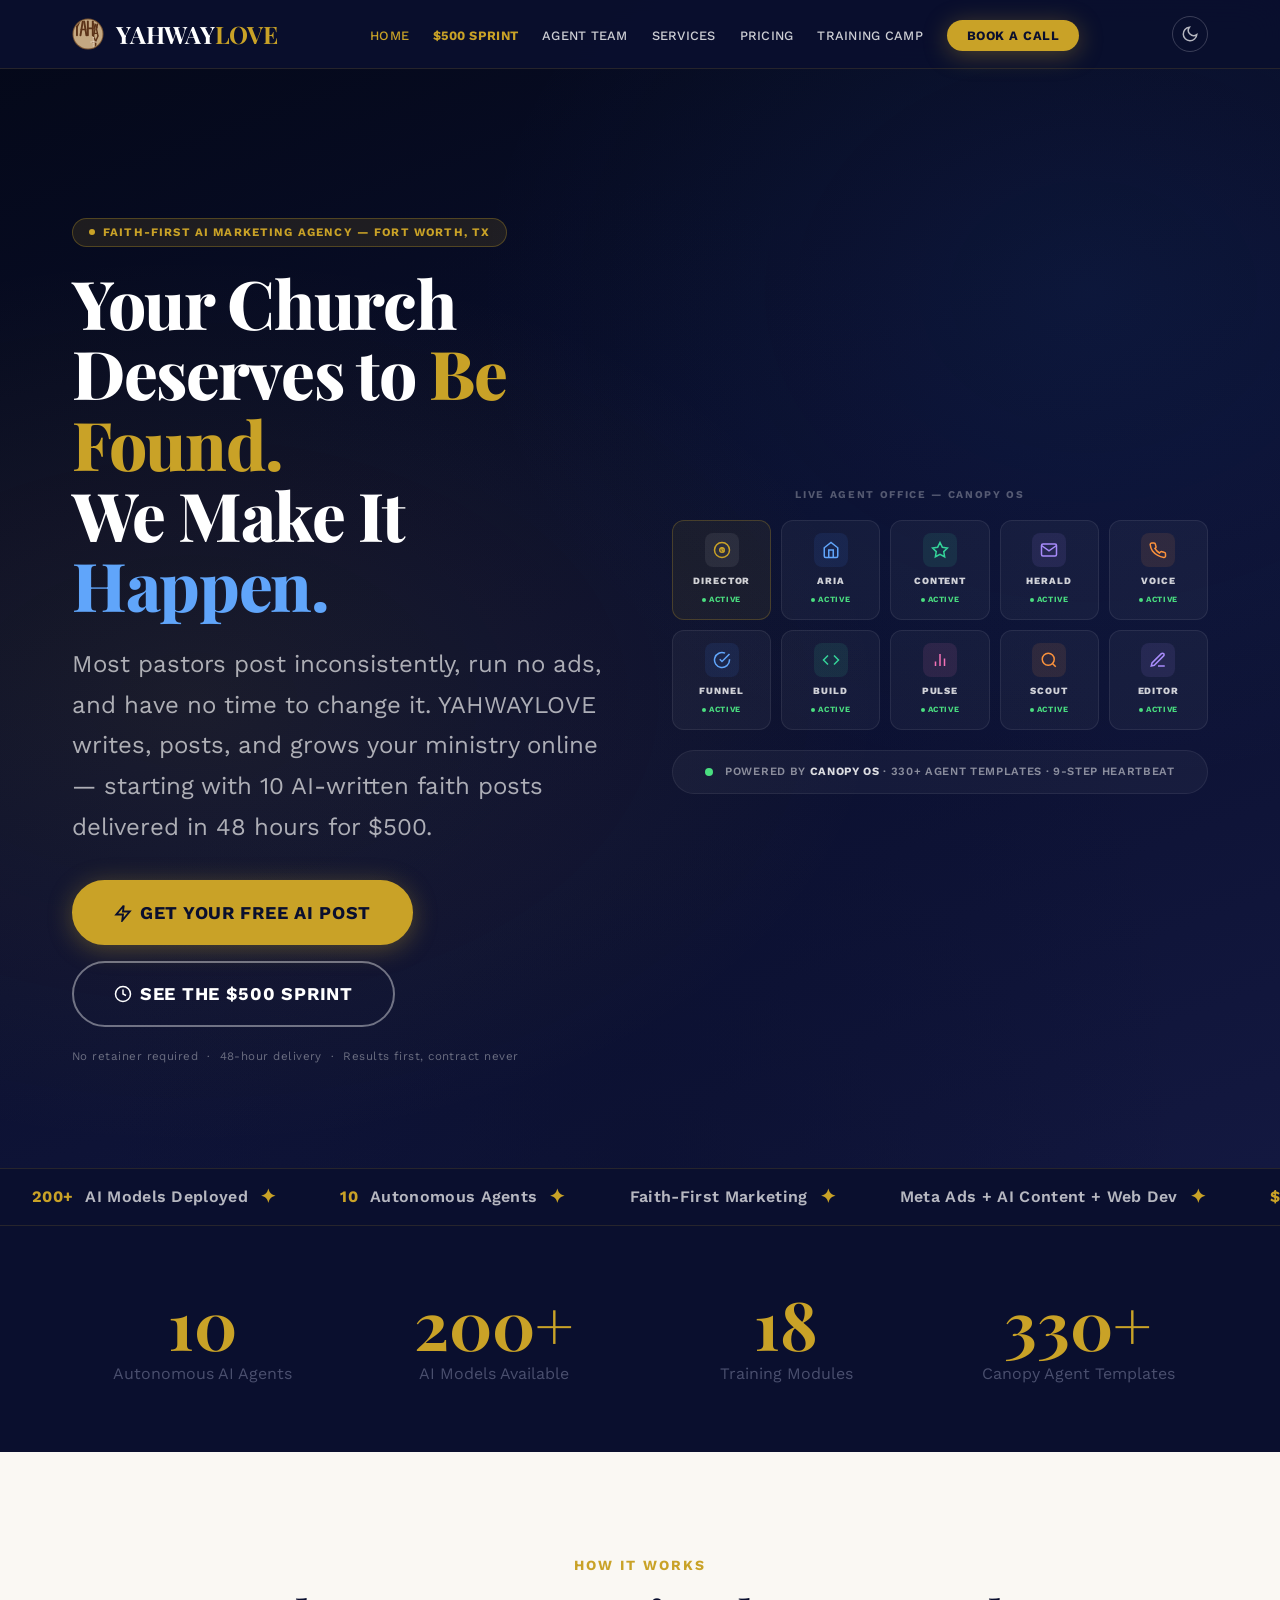
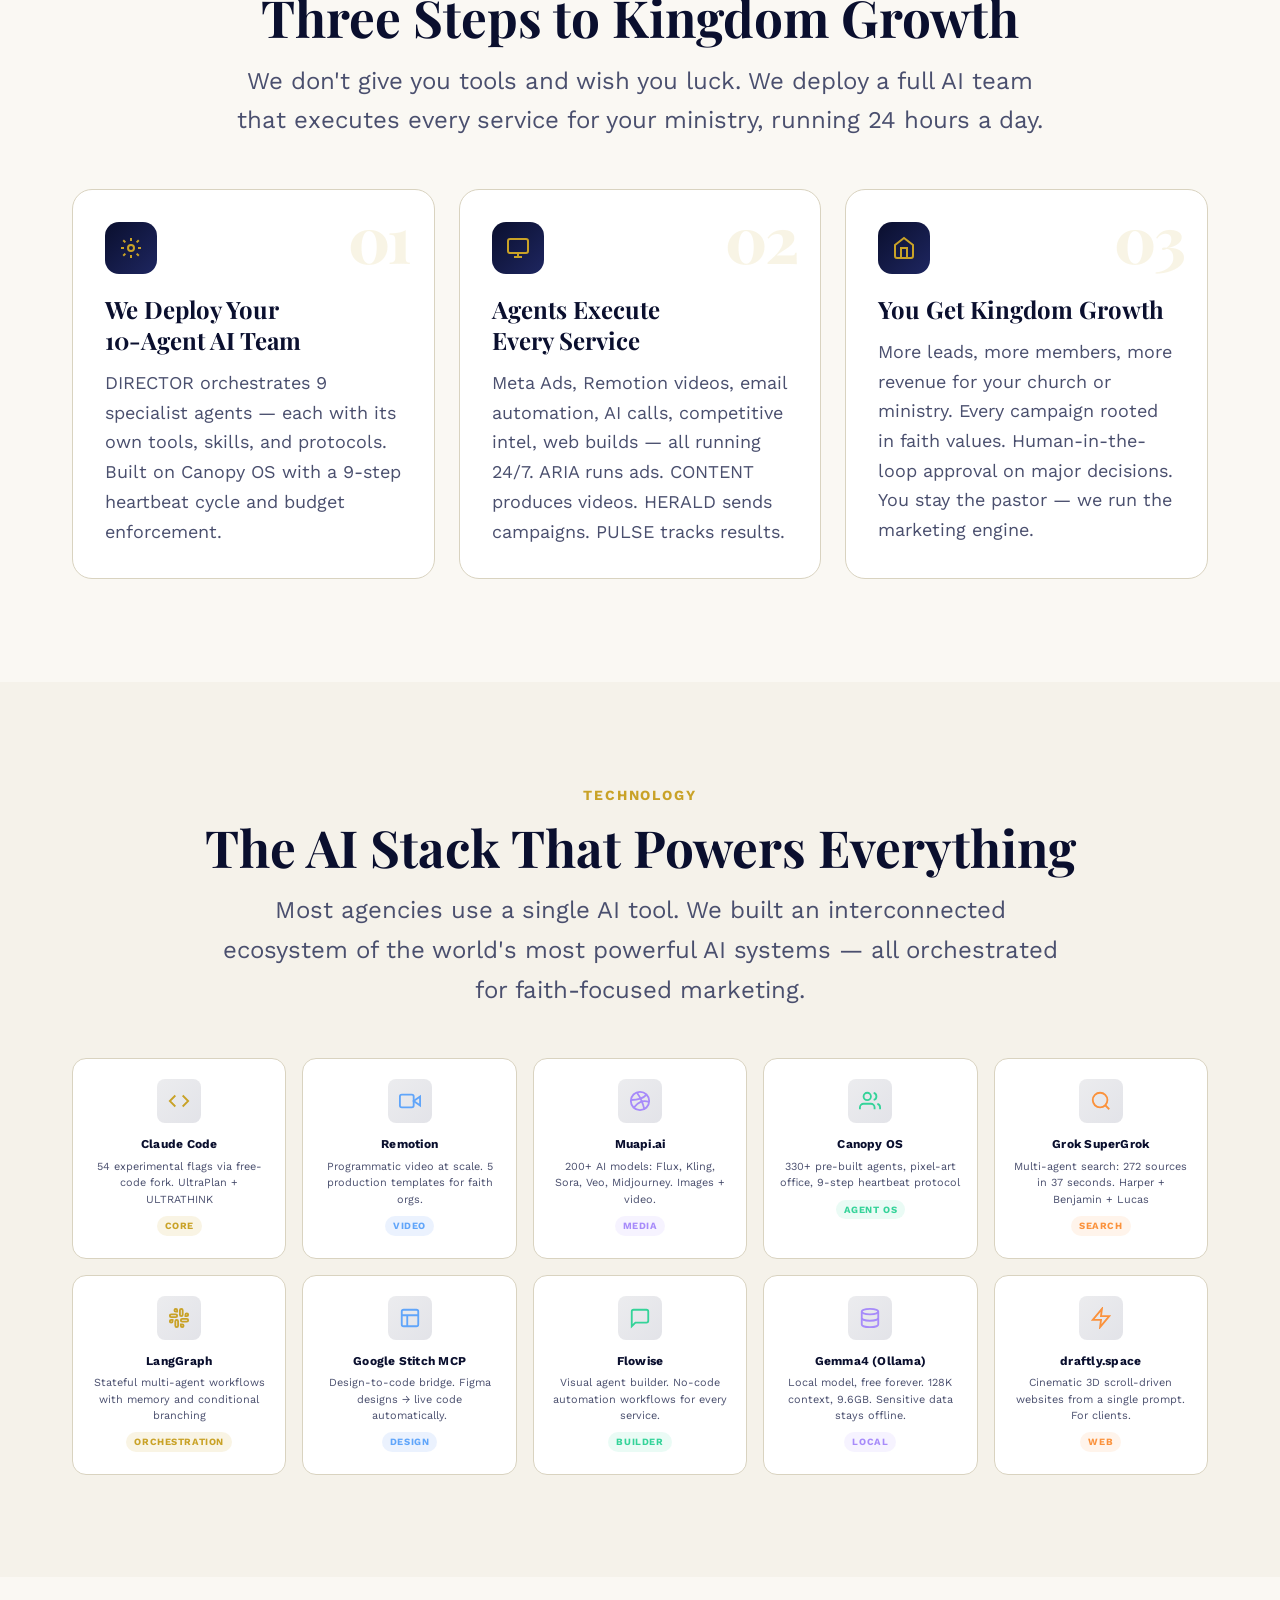
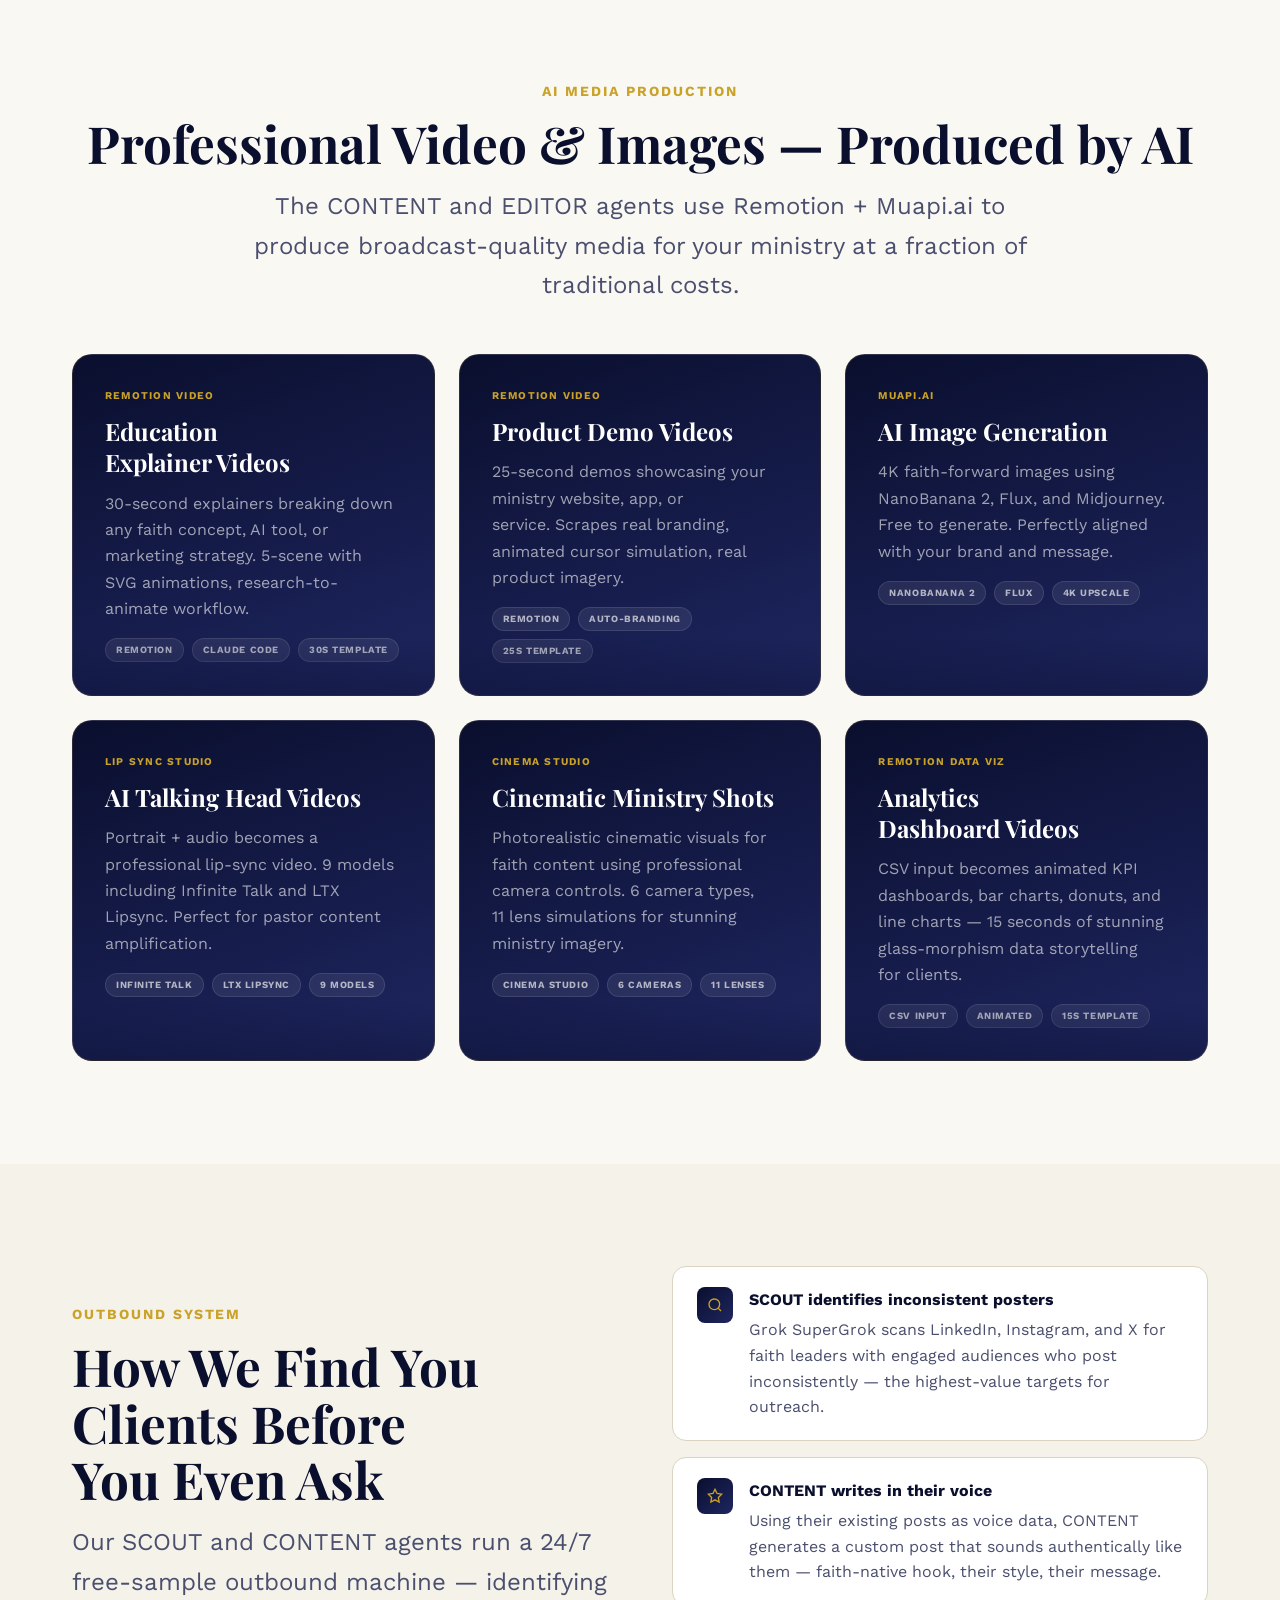
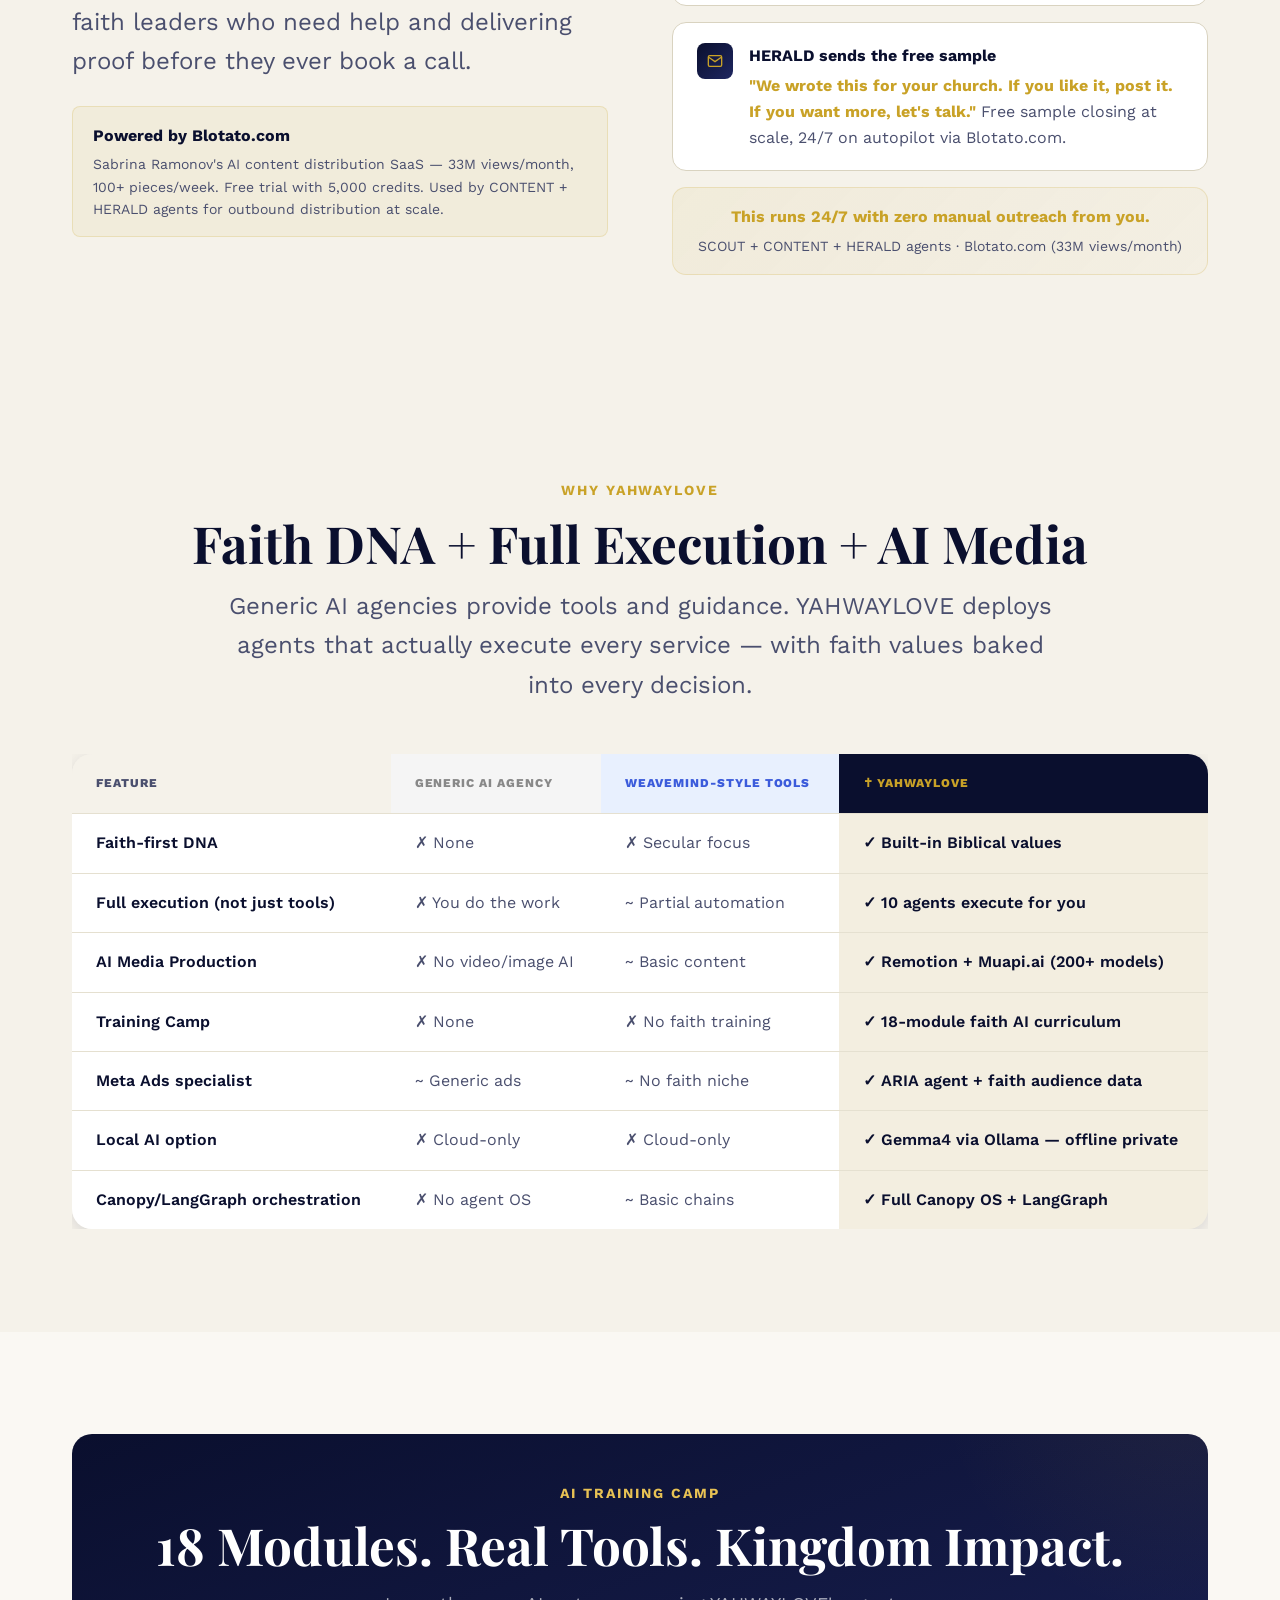
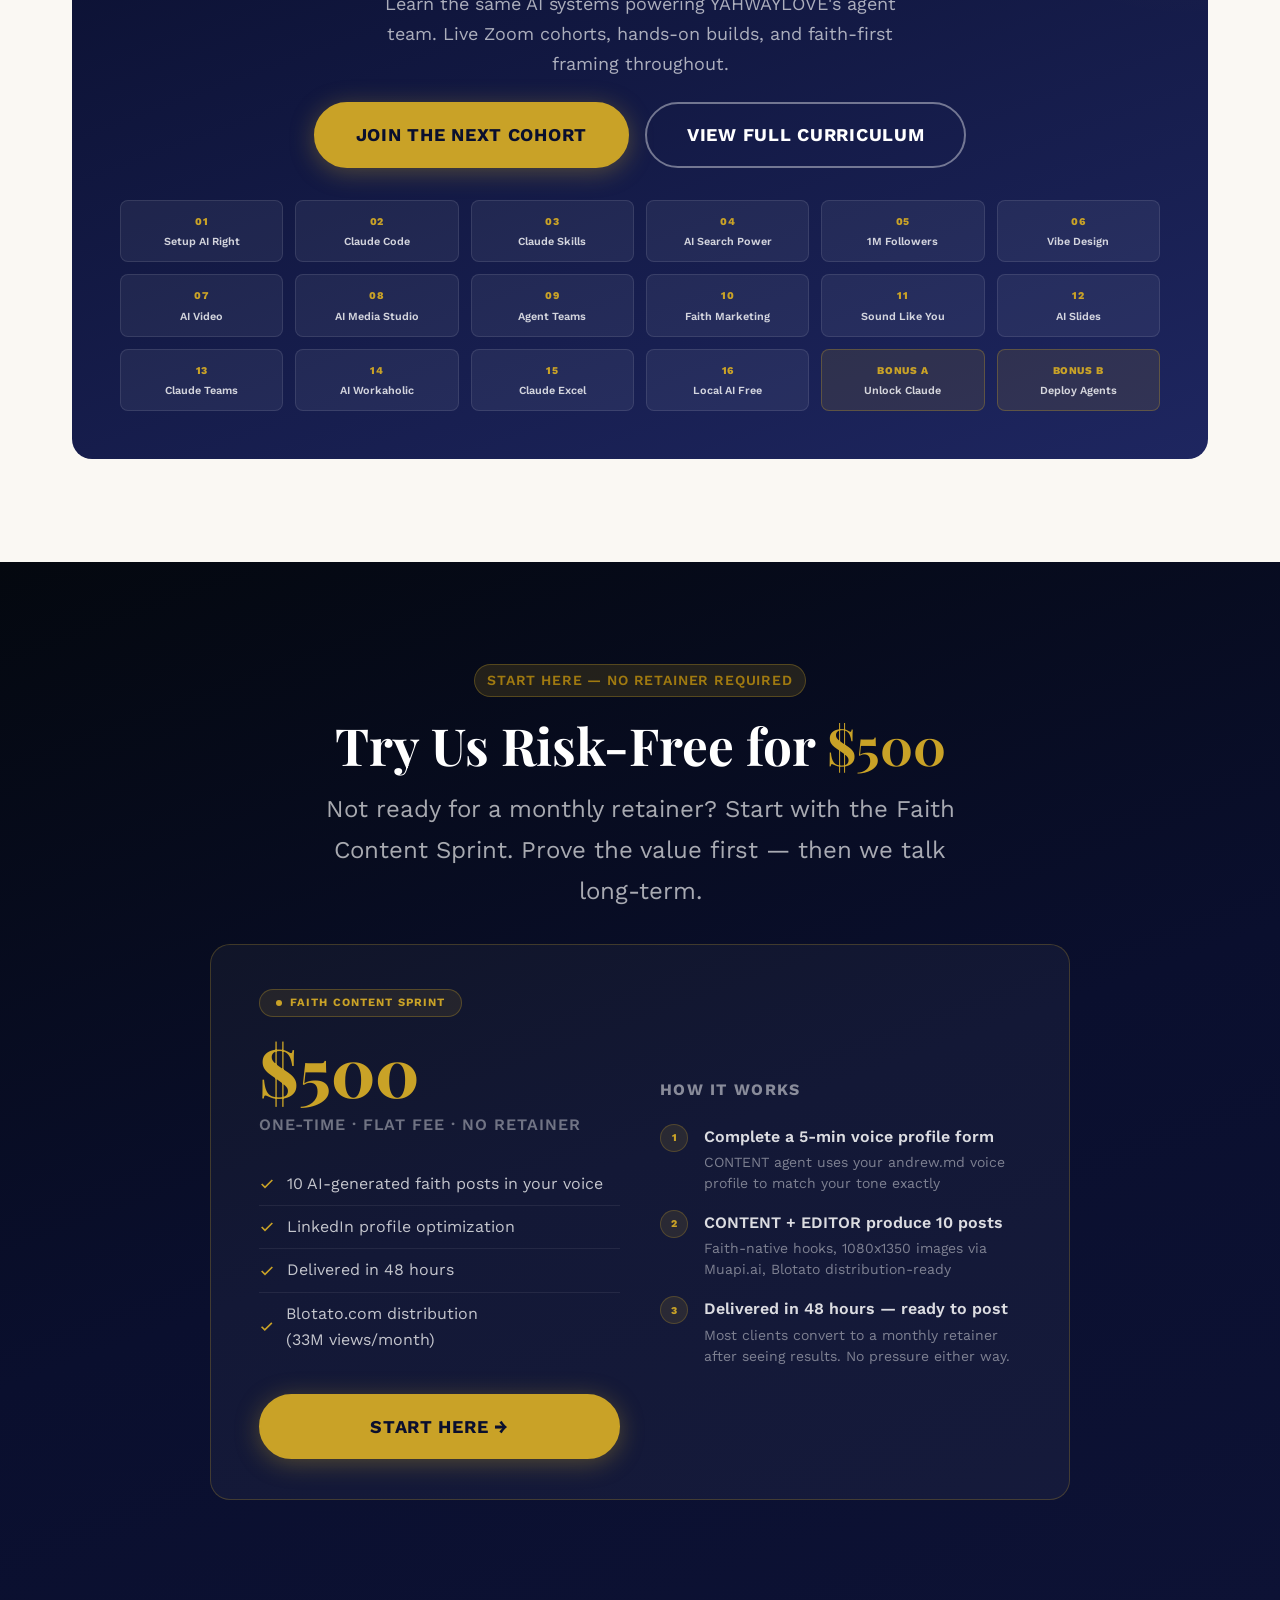
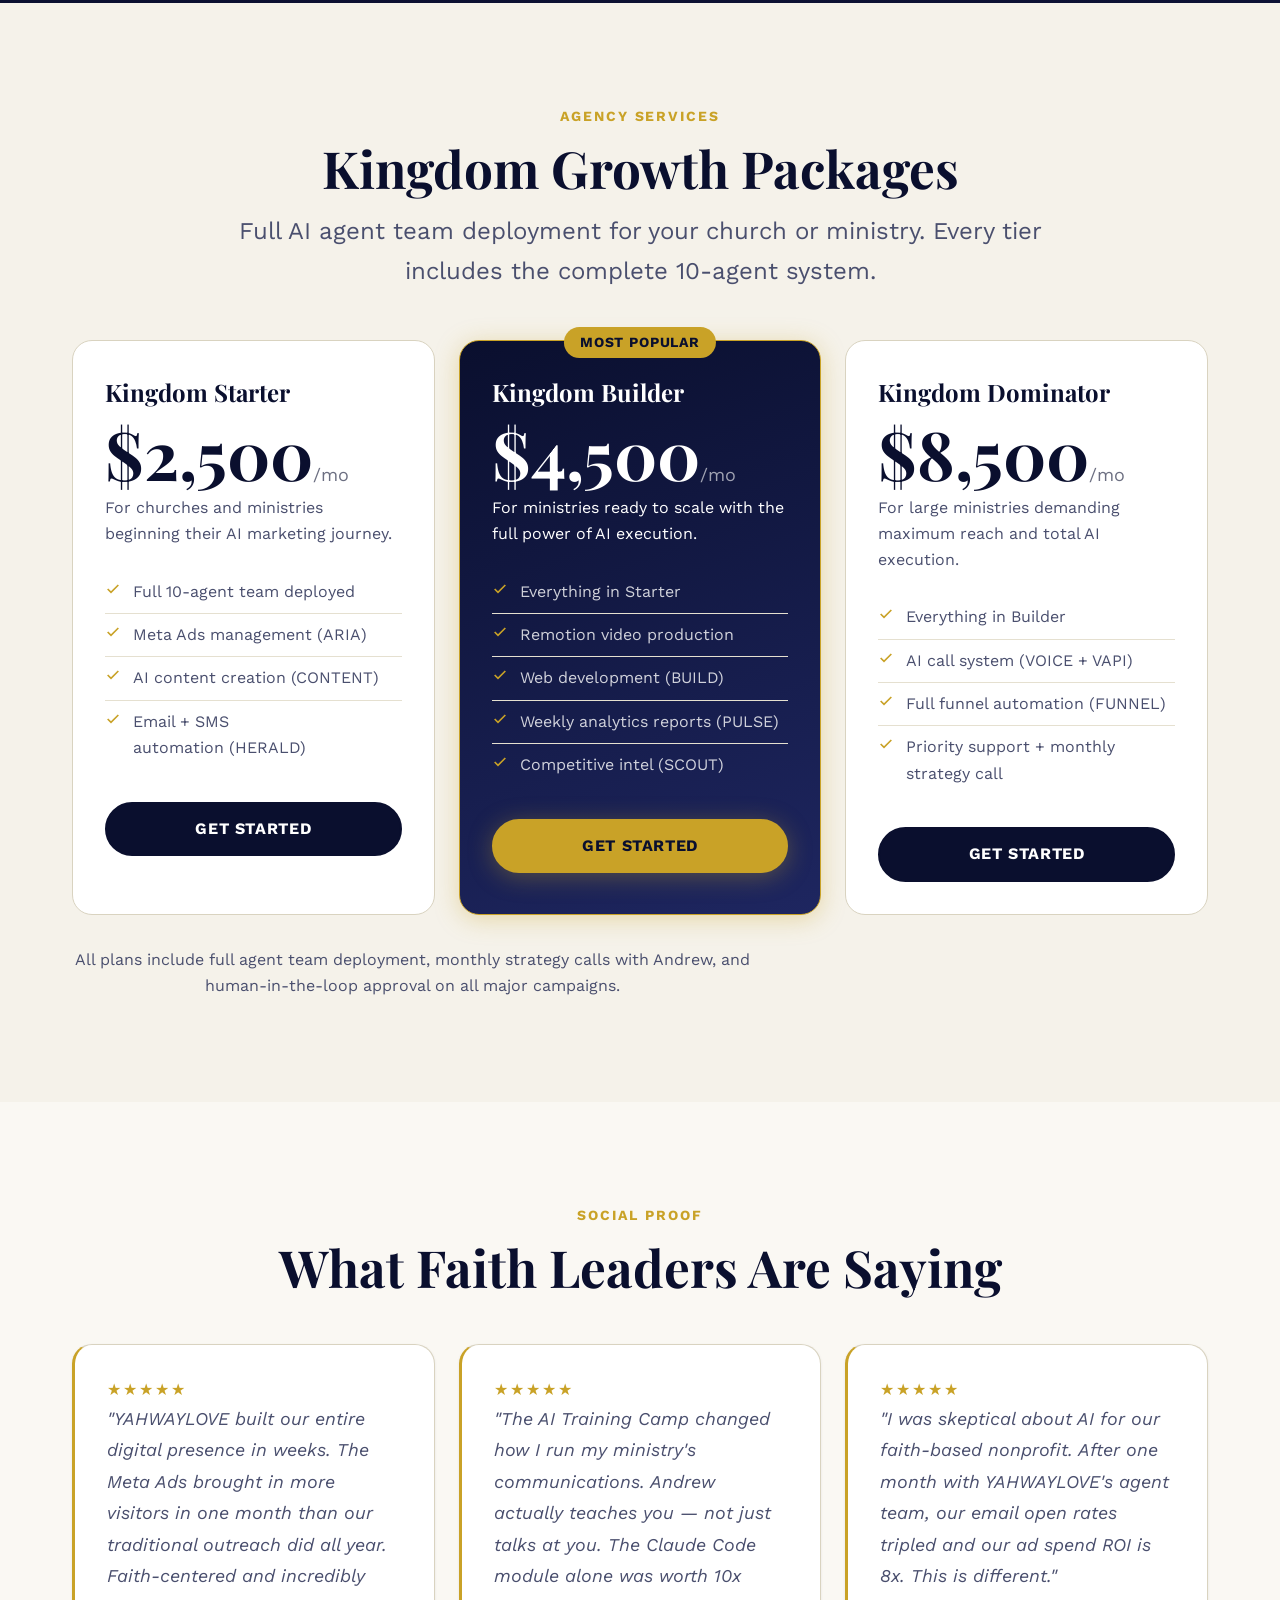
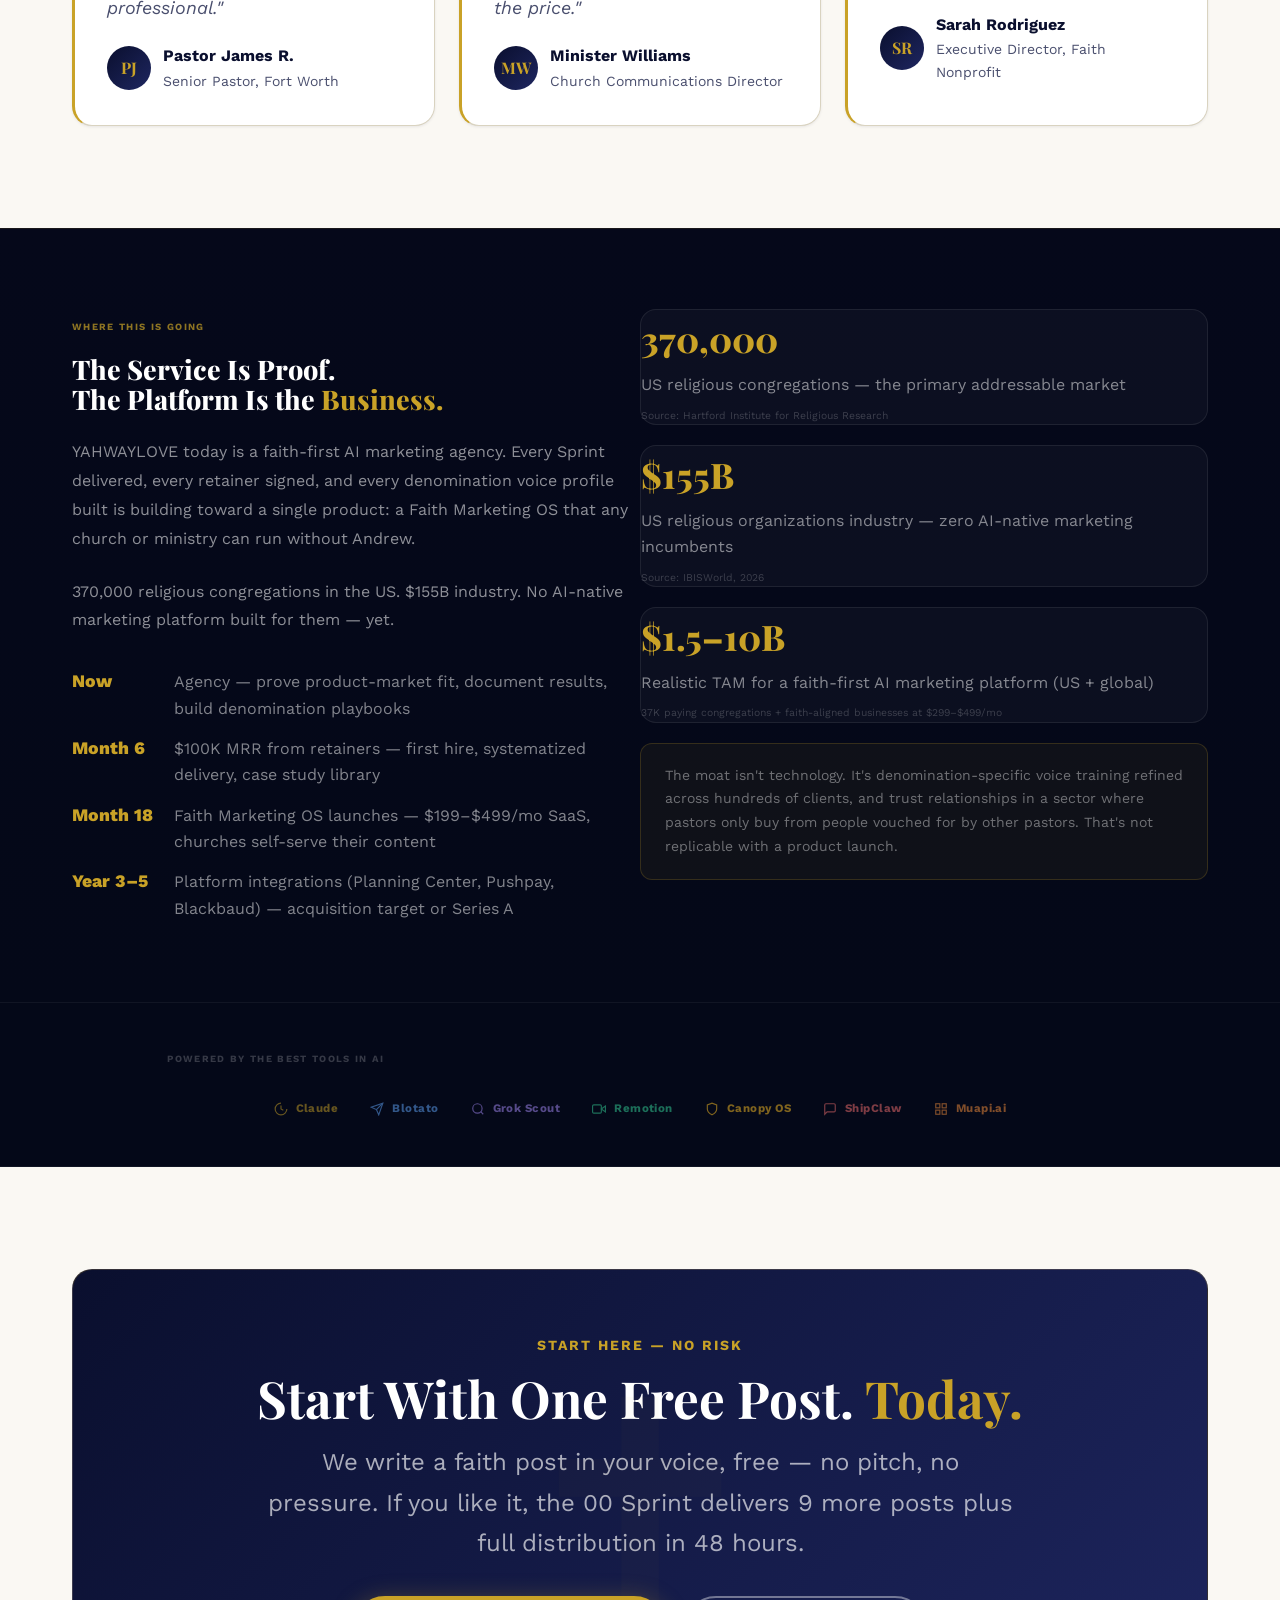
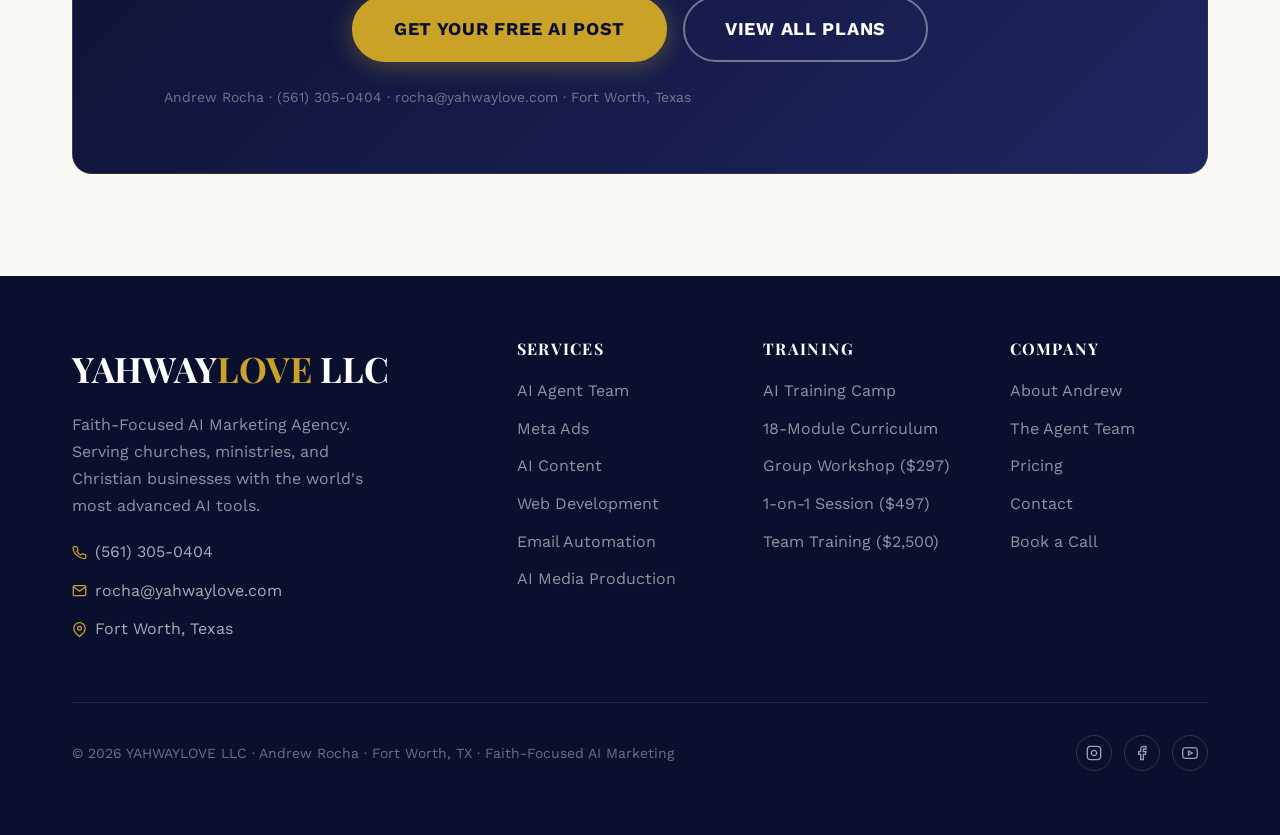
==== commit 9bf1c65f: "feat: real logo SVG + business model audit fixes Logo: - logo.svg: faithful recreation of YAHWAYLOVE" ====
--- a/index.html
+++ b/index.html
@@ -585,12 +585,75 @@
 <nav class="nav" aria-label="Main navigation">
   <div class="nav-inner">
     <a href="index.html" class="nav-logo" aria-label="YAHWAYLOVE home">
-      <svg width="32" height="32" viewBox="0 0 32 32" fill="none" aria-hidden="true">
-        <rect width="32" height="32" rx="8" fill="#c9a227"/>
-        <path d="M16 6 L26 24 L16 20 L6 24 Z" fill="#0a0f2e"/>
-        <path d="M16 11 L22 23 L16 20 L10 23 Z" fill="#c9a227" opacity="0.4"/>
-        <rect x="14.5" y="8" width="3" height="16" rx="1.5" fill="#0a0f2e"/>
-      </svg>
+      <svg width="32" height="32" viewBox="0 0 200 200" fill="none" xmlns="http://www.w3.org/2000/svg" aria-label="YAHWAYLOVE"><defs>
+    <clipPath id="bc">
+      <circle cx="100" cy="100" r="89"/>
+    </clipPath>
+  </defs>
+
+  <!-- Badge -->
+  <circle cx="100" cy="100" r="97" fill="#7a5533"/>
+  <circle cx="100" cy="100" r="91" fill="#c4a882"/>
+
+  <g clip-path="url(#bc)">
+
+    <!-- ══ YAH — left column (x: 14–130) ══ -->
+
+    <!-- Y -->
+    <line x1="16" y1="22" x2="31" y2="55" stroke="#5c3318" stroke-width="12" stroke-linecap="round"/>
+    <line x1="46" y1="22" x2="31" y2="55" stroke="#5c3318" stroke-width="12" stroke-linecap="round"/>
+    <line x1="31" y1="55" x2="31" y2="108" stroke="#5c3318" stroke-width="12" stroke-linecap="round"/>
+
+    <!-- A -->
+    <line x1="53" y1="108" x2="67" y2="22" stroke="#5c3318" stroke-width="12" stroke-linecap="round"/>
+    <line x1="90" y1="108" x2="76" y2="22" stroke="#5c3318" stroke-width="12" stroke-linecap="round"/>
+    <line x1="58" y1="72" x2="85" y2="72" stroke="#5c3318" stroke-width="10" stroke-linecap="round"/>
+
+    <!-- H -->
+    <line x1="99" y1="22" x2="99" y2="108" stroke="#5c3318" stroke-width="12" stroke-linecap="round"/>
+    <line x1="130" y1="22" x2="130" y2="108" stroke="#5c3318" stroke-width="12" stroke-linecap="round"/>
+    <line x1="99" y1="65" x2="130" y2="65" stroke="#5c3318" stroke-width="10" stroke-linecap="round"/>
+
+    <!-- ══ WAY — right column (x: 138–172)
+         Circle at y=35: max x = 100+sqrt(89²-65²) = 100+sqrt(7921-4225) = 100+60.8 = 160.8
+         Circle at y=50: max x = 100+sqrt(89²-50²) = 100+sqrt(7921-2500) = 100+73.6 = 173.6
+         So W can start at y=38, safe x up to ~158
+    ══ -->
+
+    <!-- W (y: 36–66, x: 136–162) -->
+    <line x1="136" y1="36" x2="141" y2="62" stroke="#5c3318" stroke-width="9" stroke-linecap="round"/>
+    <line x1="141" y1="62" x2="148" y2="40" stroke="#5c3318" stroke-width="9" stroke-linecap="round"/>
+    <line x1="148" y1="40" x2="155" y2="62" stroke="#5c3318" stroke-width="9" stroke-linecap="round"/>
+    <line x1="155" y1="62" x2="160" y2="36" stroke="#5c3318" stroke-width="9" stroke-linecap="round"/>
+
+    <!-- A (y: 68–110, x: 135–162) -->
+    <line x1="135" y1="110" x2="144" y2="68" stroke="#5c3318" stroke-width="9" stroke-linecap="round"/>
+    <line x1="162" y1="110" x2="153" y2="68" stroke="#5c3318" stroke-width="9" stroke-linecap="round"/>
+    <line x1="138" y1="96" x2="159" y2="96" stroke="#5c3318" stroke-width="8" stroke-linecap="round"/>
+
+    <!-- Y (y: 114–178, x: 135–162) -->
+    <line x1="135" y1="114" x2="148" y2="145" stroke="#5c3318" stroke-width="9" stroke-linecap="round"/>
+    <line x1="162" y1="114" x2="148" y2="145" stroke="#5c3318" stroke-width="9" stroke-linecap="round"/>
+    <line x1="148" y1="145" x2="148" y2="183" stroke="#5c3318" stroke-width="9" stroke-linecap="round"/>
+
+    <!-- ══ CROSS (cream) ══ -->
+    <line x1="134" y1="120" x2="134" y2="185" stroke="#e8d4bc" stroke-width="7" stroke-linecap="round"/>
+    <line x1="118" y1="150" x2="152" y2="150" stroke="#e8d4bc" stroke-width="7" stroke-linecap="round"/>
+
+    <!-- JESUS -->
+    <text x="134" y="153.5" font-family="Georgia,serif" font-size="6" fill="#6b4220" text-anchor="middle" font-weight="bold" letter-spacing="0.6">JESUS</text>
+
+    <!-- ANDREW -->
+    <g transform="rotate(-90 134 133)">
+      <text x="134" y="136" font-family="Georgia,serif" font-size="5" fill="#6b4220" text-anchor="middle" letter-spacing="0.3">ANDREW</text>
+    </g>
+
+    <!-- HAILEY -->
+    <g transform="rotate(-90 134 168)">
+      <text x="134" y="171" font-family="Georgia,serif" font-size="5" fill="#6b4220" text-anchor="middle" letter-spacing="0.3">HAILEY</text>
+    </g>
+
+  </g></svg>
       <span class="nav-logo-text">YAHWAY<span>LOVE</span></span>
     </a>
     <ul class="nav-links">
@@ -1312,6 +1375,63 @@
   </div>
 </section>
 
+<!-- ====== PLATFORM VISION (for competition judges / investors) ====== -->
+<section style="padding:var(--space-20) 0;background:linear-gradient(180deg,#05081a 0%,#040818 100%);border-top:1px solid rgba(201,162,39,0.1);">
+  <div class="container">
+    <div style="display:grid;grid-template-columns:repeat(auto-fit,minmax(300px,1fr));gap:var(--space-14);align-items:start;" data-animate>
+
+      <!-- Left: Services = Proof of Concept -->
+      <div>
+        <span style="font-size:0.6rem;font-weight:700;letter-spacing:0.14em;text-transform:uppercase;color:rgba(201,162,39,0.7);">Where This Is Going</span>
+        <h2 style="font-family:var(--font-display);font-size:clamp(1.8rem,1rem+2.5vw,2.8rem);font-weight:800;color:var(--brand-white);line-height:1.1;margin:var(--space-4) 0 var(--space-6);">The Service Is Proof.<br/>The Platform Is the <span style="color:var(--brand-gold);">Business.</span></h2>
+        <p style="font-size:var(--text-sm);color:rgba(255,255,255,0.55);line-height:1.8;margin-bottom:var(--space-6);">YAHWAYLOVE today is a faith-first AI marketing agency. Every Sprint delivered, every retainer signed, and every denomination voice profile built is building toward a single product: a Faith Marketing OS that any church or ministry can run without Andrew.</p>
+        <p style="font-size:var(--text-sm);color:rgba(255,255,255,0.55);line-height:1.8;margin-bottom:var(--space-8);">370,000 religious congregations in the US. $155B industry. No AI-native marketing platform built for them — yet.</p>
+        <div style="display:flex;flex-direction:column;gap:var(--space-3);">
+          <div style="display:flex;gap:var(--space-3);align-items:baseline;">
+            <span style="font-size:1.1rem;font-weight:800;color:var(--brand-gold);min-width:90px;">Now</span>
+            <span style="font-size:var(--text-sm);color:rgba(255,255,255,0.5);">Agency — prove product-market fit, document results, build denomination playbooks</span>
+          </div>
+          <div style="display:flex;gap:var(--space-3);align-items:baseline;">
+            <span style="font-size:1.1rem;font-weight:800;color:var(--brand-gold);min-width:90px;">Month 6</span>
+            <span style="font-size:var(--text-sm);color:rgba(255,255,255,0.5);">$100K MRR from retainers — first hire, systematized delivery, case study library</span>
+          </div>
+          <div style="display:flex;gap:var(--space-3);align-items:baseline;">
+            <span style="font-size:1.1rem;font-weight:800;color:var(--brand-gold);min-width:90px;">Month 18</span>
+            <span style="font-size:var(--text-sm);color:rgba(255,255,255,0.5);">Faith Marketing OS launches — $199–$499/mo SaaS, churches self-serve their content</span>
+          </div>
+          <div style="display:flex;gap:var(--space-3);align-items:baseline;">
+            <span style="font-size:1.1rem;font-weight:800;color:var(--brand-gold);min-width:90px;">Year 3–5</span>
+            <span style="font-size:var(--text-sm);color:rgba(255,255,255,0.5);">Platform integrations (Planning Center, Pushpay, Blackbaud) — acquisition target or Series A</span>
+          </div>
+        </div>
+      </div>
+
+      <!-- Right: TAM / Numbers -->
+      <div style="display:flex;flex-direction:column;gap:var(--space-5);">
+        <div style="background:rgba(255,255,255,0.03);border:1px solid rgba(255,255,255,0.08);border-radius:16px;padding:var(--space-7);">
+          <div style="font-size:2.2rem;font-weight:800;color:var(--brand-gold);font-family:var(--font-display);">370,000</div>
+          <div style="font-size:var(--text-sm);color:rgba(255,255,255,0.5);margin-top:var(--space-1);">US religious congregations — the primary addressable market</div>
+          <div style="font-size:0.65rem;color:rgba(255,255,255,0.2);margin-top:var(--space-2);">Source: Hartford Institute for Religious Research</div>
+        </div>
+        <div style="background:rgba(255,255,255,0.03);border:1px solid rgba(255,255,255,0.08);border-radius:16px;padding:var(--space-7);">
+          <div style="font-size:2.2rem;font-weight:800;color:var(--brand-gold);font-family:var(--font-display);">$155B</div>
+          <div style="font-size:var(--text-sm);color:rgba(255,255,255,0.5);margin-top:var(--space-1);">US religious organizations industry — zero AI-native marketing incumbents</div>
+          <div style="font-size:0.65rem;color:rgba(255,255,255,0.2);margin-top:var(--space-2);">Source: IBISWorld, 2026</div>
+        </div>
+        <div style="background:rgba(255,255,255,0.03);border:1px solid rgba(255,255,255,0.08);border-radius:16px;padding:var(--space-7);">
+          <div style="font-size:2.2rem;font-weight:800;color:var(--brand-gold);font-family:var(--font-display);">$1.5–10B</div>
+          <div style="font-size:var(--text-sm);color:rgba(255,255,255,0.5);margin-top:var(--space-1);">Realistic TAM for a faith-first AI marketing platform (US + global)</div>
+          <div style="font-size:0.65rem;color:rgba(255,255,255,0.2);margin-top:var(--space-2);">37K paying congregations + faith-aligned businesses at $299–$499/mo</div>
+        </div>
+        <div style="padding:var(--space-5) var(--space-6);background:rgba(201,162,39,0.06);border:1px solid rgba(201,162,39,0.2);border-radius:12px;">
+          <div style="font-size:var(--text-xs);color:rgba(255,255,255,0.4);line-height:1.7;">The moat isn't technology. It's denomination-specific voice training refined across hundreds of clients, and trust relationships in a sector where pastors only buy from people vouched for by other pastors. That's not replicable with a product launch.</div>
+        </div>
+      </div>
+
+    </div>
+  </div>
+</section>
+
 <!-- ====== TOOLS LOGO BAR ====== -->
 <section style="padding:var(--space-12) 0;background:#040818;border-top:1px solid rgba(255,255,255,0.05);border-bottom:1px solid rgba(255,255,255,0.05);">
   <div class="container">
